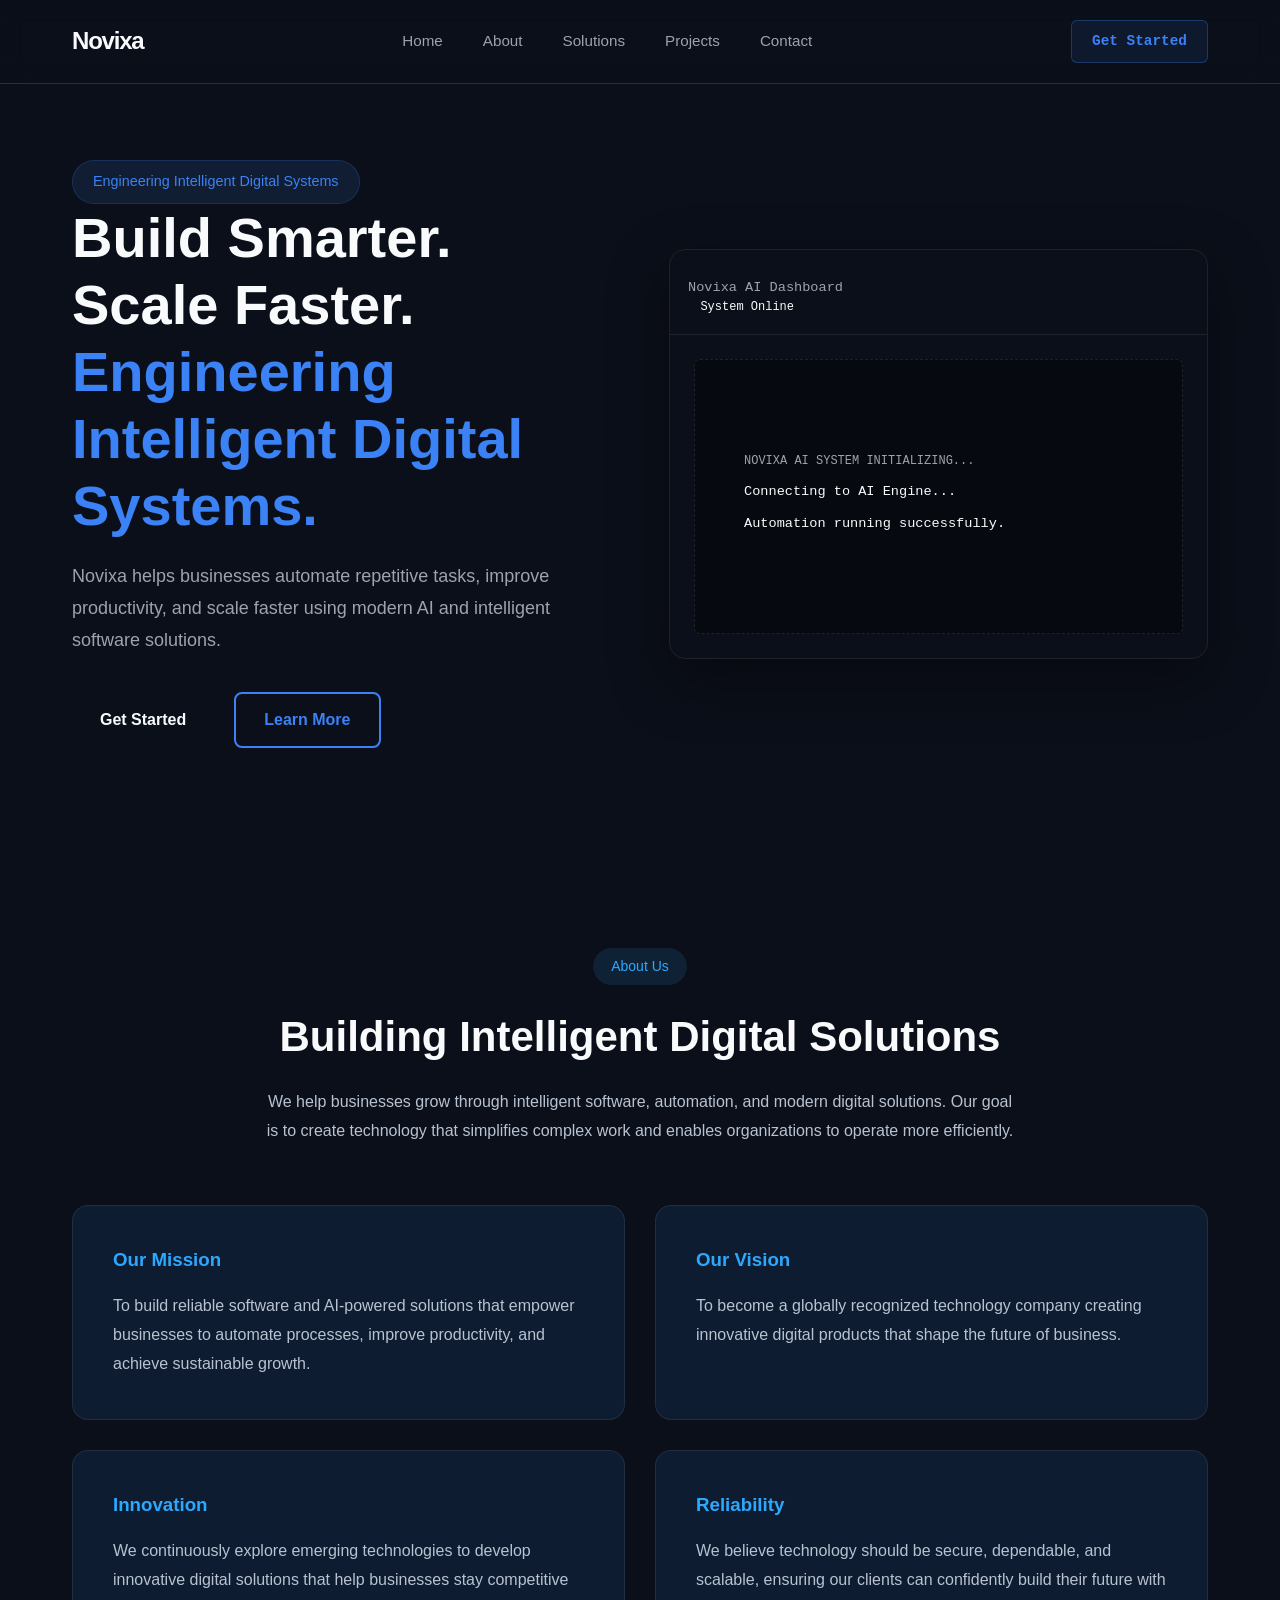
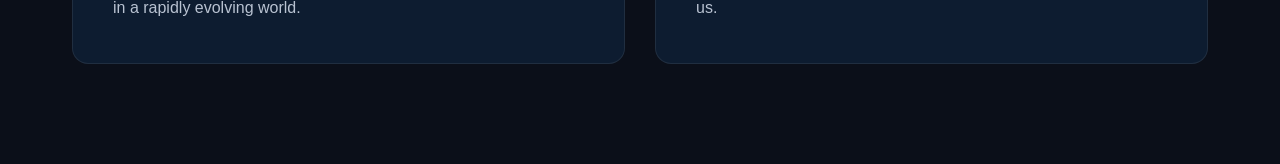
==== index.html @ 36a4cc33 "Add About section" ====
<!DOCTYPE html>
<html lang="en">

<head>
    <!-- Character Encoding -->
    <meta charset="UTF-8">

    <!-- Responsive Website -->
    <meta name="viewport" content="width=device-width, initial-scale=1.0">

    <!-- Website Title -->
    <title>Novixa | Engineering Intelligent Digital Systems</title>

    <!-- Main CSS -->
    <link rel="stylesheet" href="css/style.css">
</head>

<body>

    <!-- =========================
         HEADER
    ========================== -->

    <header class="navbar">

    <div class="container">

        <a href="index.html" class="logo">
        Novixa
        </a>


        <nav class="main-nav" aria-label="Main navigation">

            <ul class="nav-links">

                <li><a href="#">Home</a></li>
                <li><a href="#about">About</a></li>
                <li><a href="#solutions">Solutions</a></li>
                <li><a href="#projects">Projects</a></li>
                <li><a href="#contact">Contact</a></li>

            </ul>

        </nav>


        <a href="#" class="nav-button">
            Get Started
        </a>

    </div>

    </header>
    <!-- =========================
        MAIN HERO SECTION
    ========================== -->
    <main>
        <section class="hero-section">
            <div class="container hero-grid">
                
                <!-- Enterprise Value Proposition -->
                <div class="hero-content">
                    <div class="badge">Engineering Intelligent Digital Systems</div>
                    <h1 class="hero-title">
                    Build Smarter.
                    <br>Scale Faster.
                    <br>
                    <span class="highlight">Engineering Intelligent Digital Systems. </span>
                    </h1>
                    <p class="hero-subtitle">
                    Novixa helps businesses automate repetitive tasks, improve productivity, and scale faster using modern AI and intelligent software solutions.</p>
                    <div class="hero-actions">
                        <a href="#solutions" class="btn btn-primary">Get Started</a>
                        <a href="#about" class="btn btn-secondary">Learn More</a>
                    </div>
                </div>

                <!-- Proprietary Core Engine Asset Demo -->
                <div class="hero-demo-card">
                    <div class="card-header">
                        <div class="window-dots">
                            <span class="dot red"></span>
                            <span class="dot yellow"></span>
                            <span class="dot green"></span>
                        </div>
                        <div class="window-title">Novixa AI Dashboard</div>
                        <div class="status-indicator">
                            <span class="pulse-dot"></span> System Online
                        </div>
                    </div>
                    <div class="card-body">
                        <!-- High-converting production loop video/GIF container -->
                        <div class="video-container">
                            <div class="video-placeholder">
                                <div class="terminal-header">NOVIXA AI SYSTEM INITIALIZING...</div>
                                <code class="terminal-text">Connecting to AI Engine...</code>
                                <code class="terminal-text success">Automation running successfully.</code>
                            </div>
                        </div>
                    </div>
                </div>

            </div>
        </section>
        <!-- =========================
          ABOUT SECTION
         ========================= -->

<section class="about-section" id="about">

    <div class="container">

        <div class="section-heading">

            <span class="section-tag">
                About Us
            </span>

            <h2 class="section-title">
                Building Intelligent Digital Solutions
            </h2>

            <p class="section-description">
                We help businesses grow through intelligent software, automation,
                and modern digital solutions. Our goal is to create technology that
                simplifies complex work and enables organizations to operate more
                efficiently.
            </p>

        </div>

        <div class="about-grid">

            <article class="about-card">

                <h3>Our Mission</h3>

                <p>
                    To build reliable software and AI-powered solutions that
                    empower businesses to automate processes, improve productivity,
                    and achieve sustainable growth.
                </p>

            </article>

            <article class="about-card">

                <h3>Our Vision</h3>

                <p>
                    To become a globally recognized technology company creating
                    innovative digital products that shape the future of business.
                </p>

            </article>
            <article class="about-card">

    <h3>Innovation</h3>

    <p>
        We continuously explore emerging technologies to develop innovative
        digital solutions that help businesses stay competitive in a rapidly
        evolving world.
    </p>

</article>

<article class="about-card">

    <h3>Reliability</h3>

    <p>
        We believe technology should be secure, dependable, and scalable,
        ensuring our clients can confidently build their future with us.
    </p>

</article>

        </div>

    </div>

    </section>
    </main>
</body>


</html>
---- css/style.css ----
@import url('variables.css');

/* --- Reset & Global Defaults --- */
* {
    margin: 0;
    padding: 0;
    box-sizing: border-box;
}

body {
    background-color: var(--bg-dark);
    color: var(--text-main);
    font-family: var(--font-sans);
    line-height: 1.5;
    overflow-x: hidden;
}

a {
    text-decoration: none;
    color: inherit;
    transition: all 0.2s ease-in-out;
}

/* --- Shared Structure Container --- */
.container {
    max-width: 1200px;
    margin: 0 auto;
    padding: 0 2rem;
    width: 100%;
}

/* ==========================================
   NAVIGATION BAR STYLES
   ========================================== */
.navbar {
    position: fixed;
    top: 0;
    left: 0;
    width: 100%;
    z-index: 1000;
    background-color: rgba(11, 15, 25, 0.8);
    backdrop-filter: blur(12px);
    border-bottom: 1px solid var(--border-color);
}

/* Flex layout targeting your child container */
.navbar .container {
    padding: 1.25rem 2rem;
    display: flex;
    justify-content: space-between;
    align-items: center;
}

.logo {
    font-size: 1.5rem;
    font-weight: 700;
    letter-spacing: -0.05em;
    color: var(--text-main);
}

.main-nav {
    display: flex;
}

.nav-links {
    display: flex;
    list-style: none;
    gap: 2.5rem;
    align-items: center;
}

.nav-links a {
    font-size: 0.95rem;
    font-weight: 500;
    color: var(--text-muted);
}

.nav-links a:hover {
    color: var(--text-main);
}

.nav-button {
    background-color: rgba(59, 130, 246, 0.1);
    color: var(--accent-primary);
    border: 1px solid rgba(59, 130, 246, 0.3);
    padding: 0.6rem 1.25rem;
    border-radius: 6px;
    font-weight: 600;
    font-size: 0.9rem;
    font-family: var(--font-mono);
}

.nav-button:hover {
    background-color: var(--accent-primary);
    color: #ffffff;
    box-shadow: 0 0 20px var(--accent-glow);
}

/* ==========================================
   HERO LAYER SECTION STYLES
   ========================================== */
/* ==========================
   HERO SECTION
========================== */

.hero-section{
    padding:160px 0 100px;
}

.hero-grid{

    display:flex;

    align-items:center;

    justify-content:space-between;

    gap:60px;

}

/* ==========================
   HERO CONTENT
========================== */

.hero-content{

    flex:1;

}

.badge{

    display:inline-flex;
    align-items:center;

    background:rgba(59,130,246,.12);

    color:var(--accent-primary);

    border:1px solid rgba(59,130,246,.2);

    padding:10px 20px;

    border-radius:999px;

    font-size:.9rem;

    font-weight:500;

}
.hero-title{

    font-size:56px;

    line-height:1.2;

    margin-bottom:20px;

}

.hero-title span{

    color:var(--accent-primary);

}

.hero-subtitle{

    color:var(--text-muted);

    font-size:18px;

    line-height:1.8;

    margin-bottom:35px;

}
/* ==========================
   HERO BUTTONS
========================== */

.hero-actions{

    display:flex;

    gap:20px;

}

/* ========================================
   BUTTON COMPONENT
======================================== */

.btn{

    display:inline-flex;
    align-items:center;
    justify-content:center;

    padding:14px 28px;

    border:none;

    border-radius:var(--radius-sm);

    font-family:var(--font-sans);

    font-size:1rem;

    font-weight:600;

    cursor:pointer;

    transition:all .3s ease;

}

.btn-primary:hover{

    background:var(--accent-hover);

    transform:translateY(-2px);

    box-shadow:0 10px 25px rgba(59,130,246,.35);

}

.btn-primary:hover{

    background:var(--accent-primary-dark);

    box-shadow:
    0 0 25px rgba(45,168,255,0.5);

}

.btn-secondary{

    border:2px solid var(--accent-primary);

    color:var(--accent-primary);

}

.btn-secondary:hover{

    background:var(--accent-primary);

    color:var(--text-main);

}

/* ==========================
   HERO CARD
========================== */

.hero-demo-card{

    flex:1;

    background:var(--card-bg);

    border:1px solid rgba(255,255,255,0.08);

    border-radius:var(--radius-lg);

    overflow:hidden;

    box-shadow:
    0 20px 60px rgba(0,0,0,0.4);


}


.card-header{

    padding:18px;

    border-bottom:1px solid rgba(255,255,255,0.08);

}



.video-placeholder{

    background:var(--card-bg);

    border-radius:10px;

    padding:25px;

}

.terminal-text{

    display:block;

    margin-top:12px;

    color:var(--terminal-text);

}

.success{

    color:var(--success-color);

}





.window-dots {
    display: flex;
    gap: 0.4rem;
}

.dot {
    width: 10px;
    height: 10px;
    border-radius: 50%;
}
.dot.red { background: var(--red); }
.dot.yellow { background: var(--yellow); }
.dot.green { background: var(--green); }

.window-title {
    font-family: var(--font-mono);
    font-size: 0.85rem;
    color: var(--text-muted);
}

.status-indicator {
    font-family: var(--font-mono);
    font-size: 0.75rem;
    color: var(--success-color);
    display: flex;
    align-items: center;
    gap: 0.4rem;
}

.pulse-dot {
    width: 6px;
    height: 6px;
    background-color: var(--success-color);
    border-radius: 50%;
    box-shadow: 0 0 8px var(--success-color);
    animation: pulse 2s infinite;
}

@keyframes pulse {
    0% { transform: scale(0.95); box-shadow: 0 0 0 0 rgba(16, 185, 129, 0.7); }
    70% { transform: scale(1); box-shadow: 0 0 0 6px rgba(16, 185, 129, 0); }
    100% { transform: scale(0.95); box-shadow: 0 0 0 0 rgba(16, 185, 129, 0); }
}

.card-body {
    padding: 1.5rem;
}

.video-container {
    width: 100%;
    aspect-ratio: 16 / 9;
    background: rgba(0, 0, 0, 0.4);
    border-radius: 6px;
    border: 1px dashed rgba(255, 255, 255, 0.1);
    display: flex;
    flex-direction: column;
    justify-content: center;
    padding: 1.5rem;
}

.terminal-header {
    font-family: var(--font-mono);
    font-size: 0.75rem;
    color: var(--text-muted);
    margin-bottom: 0.75rem;
}

.terminal-text {
    display: block;
    font-family: var(--font-mono);
    font-size: 0.85rem;
    margin-bottom: 0.4rem;
}

.terminal-text.success {
    color: var(--success-color);
}

/* --- Responsive Layout Stack --- */
@media (max-width: 968px) {
    .hero-grid {
        grid-template-columns: 1fr;
        gap: 3rem;
        text-align: center;
    }
    .hero-subtitle {
        margin: 0 auto 2.5rem auto;
    }
    .hero-actions {
        justify-content: center;
    }
}
/* ==========================================
   ABOUT SECTION
========================================== */

.about-section {

    padding: 100px 0;

}

.section-heading {

    text-align: center;

    max-width:760px;

    margin: 0 auto 60px;

}

.section-tag {

    display: inline-block;

    padding: 8px 18px;

    background: rgba(45,168,255,.12);

    color: #2da8ff;

    border-radius: 30px;

    font-size: 14px;

    margin-bottom: 20px;

}

.section-title {

    font-size: 42px;

    margin-bottom: 20px;

}

.section-description {

    color: #b8c2d1;

    line-height: 1.8;

}
.about-grid {

    display: grid;

    grid-template-columns: repeat(2,1fr);

    gap: 30px;

}
.about-card {

    background: #0d1c30;

    border: 1px solid rgba(255,255,255,.08);

    border-radius: 16px;

    padding: 40px;

    transition:
    transform .3s ease,
    border-color .3s ease,
    box-shadow .3s ease;

}

.about-card:hover{

    transform:translateY(-8px);

    border-color:#2da8ff;

    box-shadow:0 15px 35px rgba(45,168,255,.15);

}

.about-card h3 {

    margin-bottom: 18px;

    color: #2da8ff;

}

.about-card p {

    color: #b8c2d1;

    line-height: 1.8;

}
/* ==========================================
   ABOUT SECTION RESPONSIVE
========================================== */

@media (max-width: 768px) {

    .about-grid{

        grid-template-columns:1fr;

    }

}
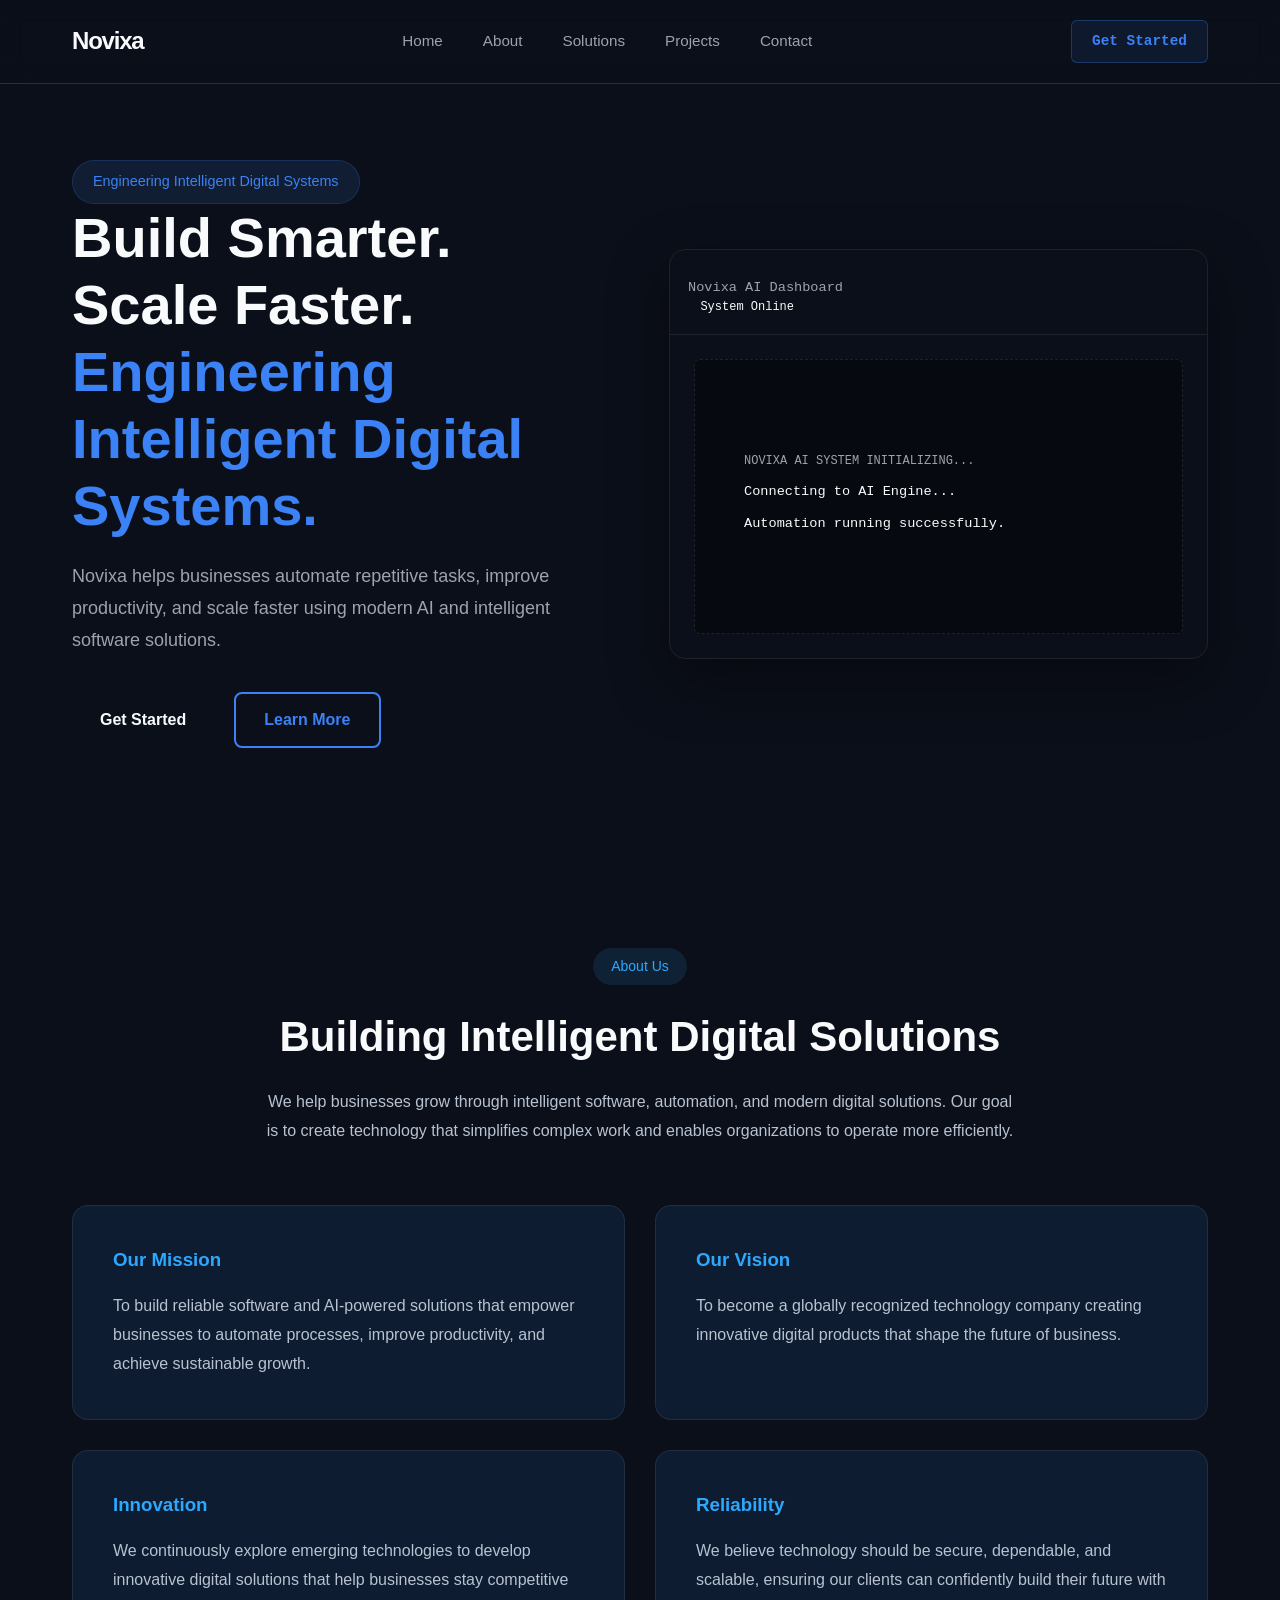
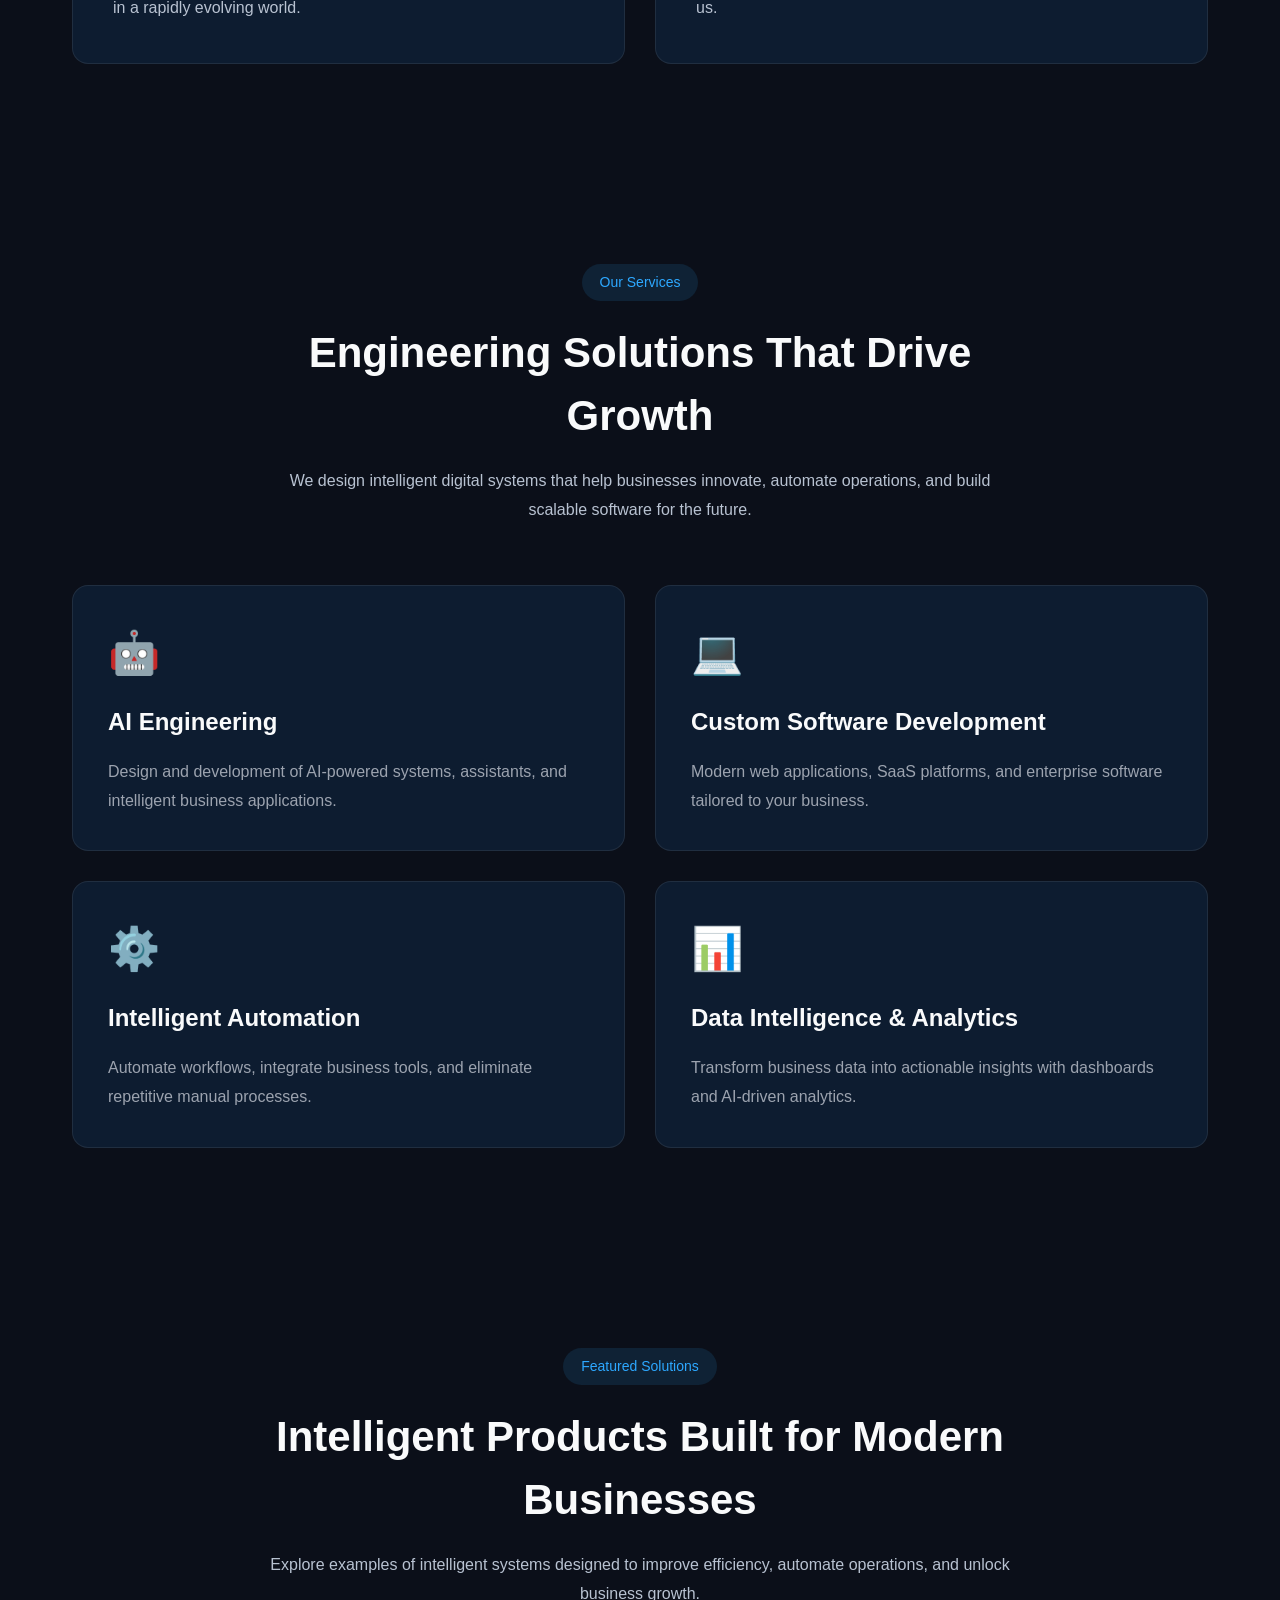
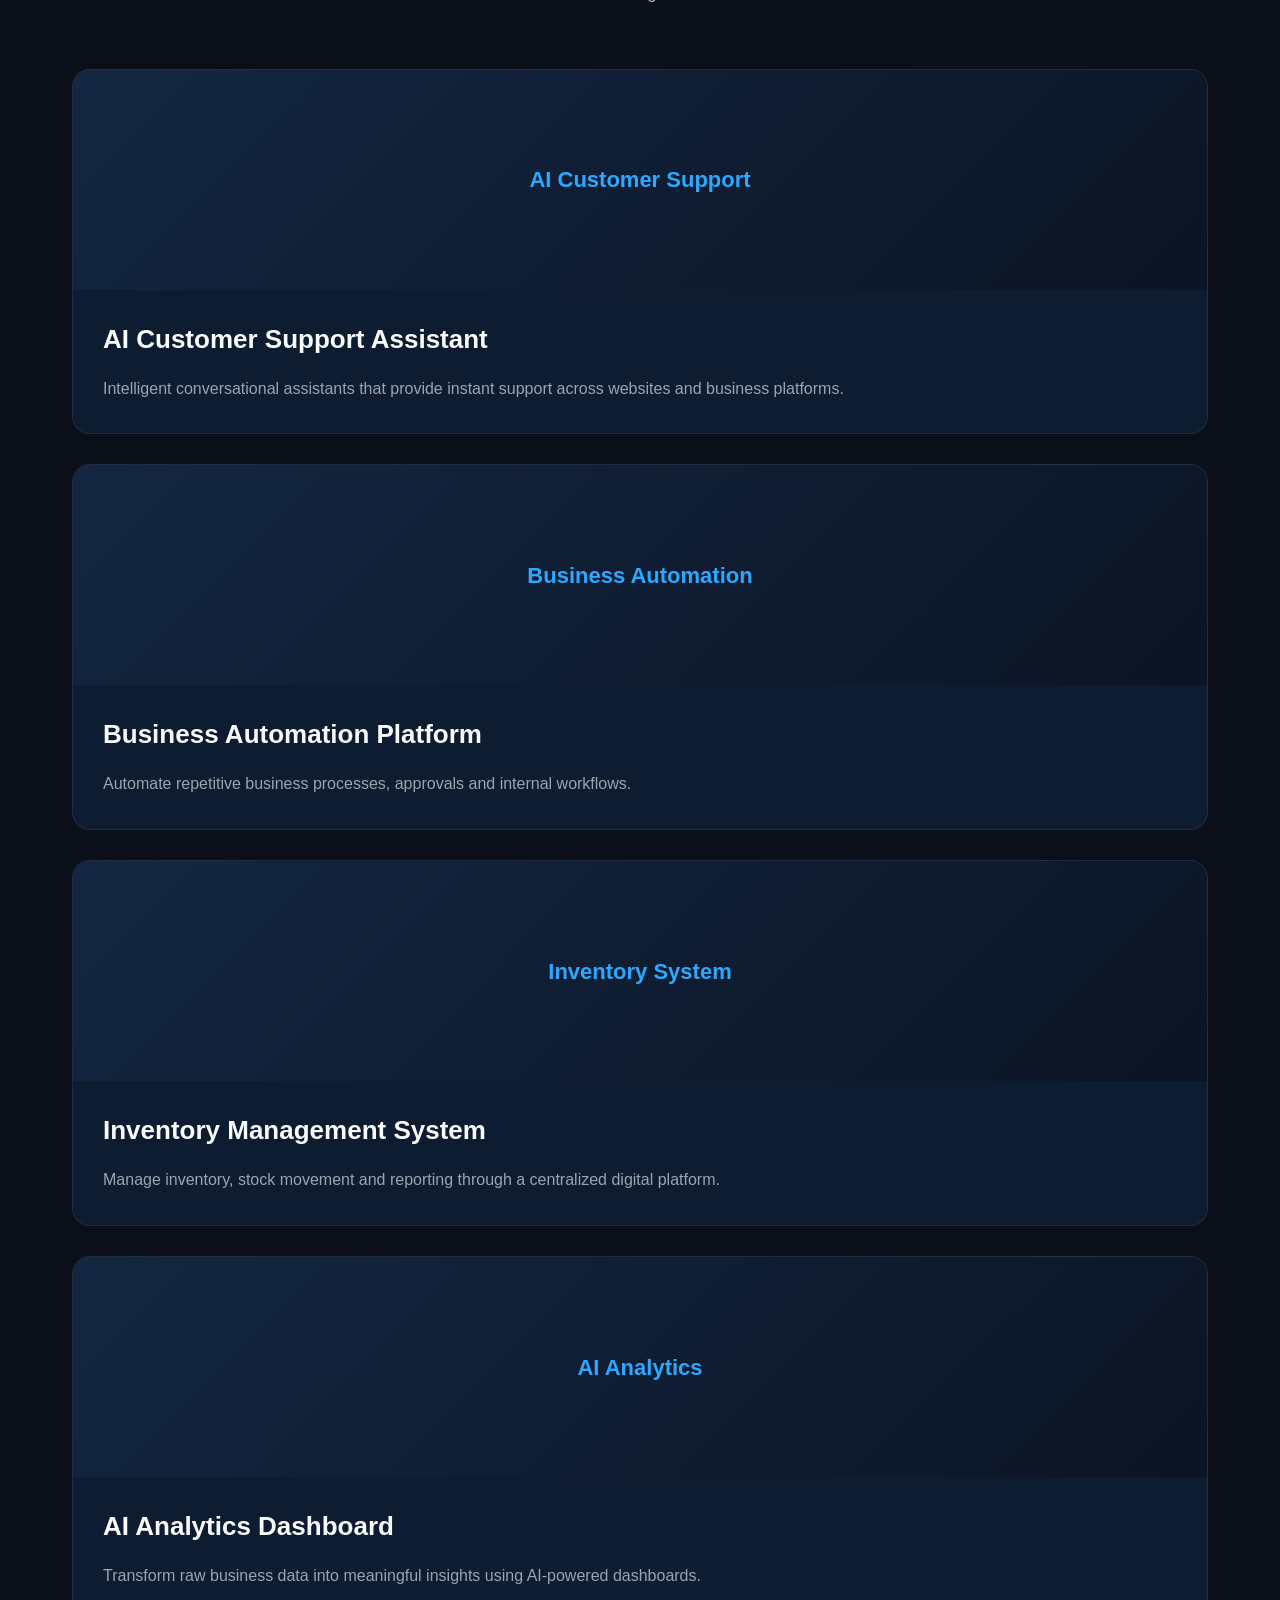
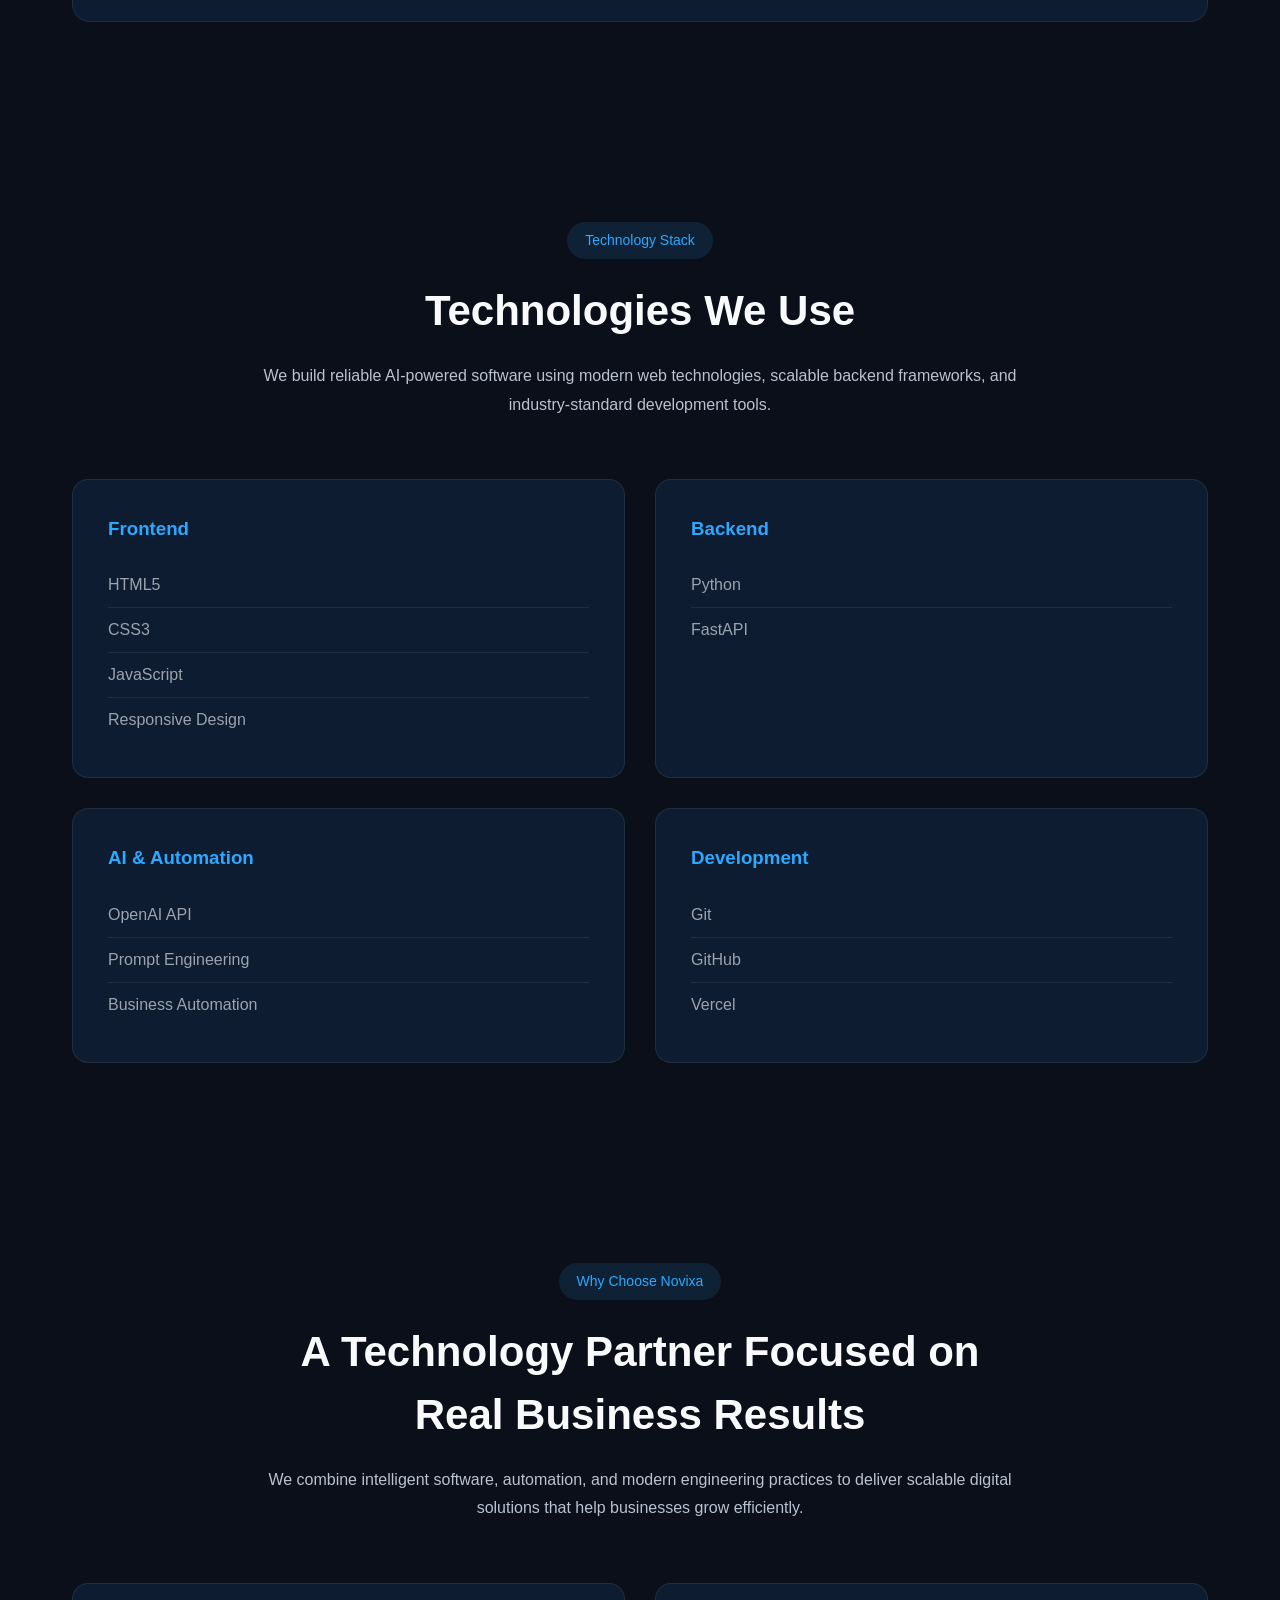
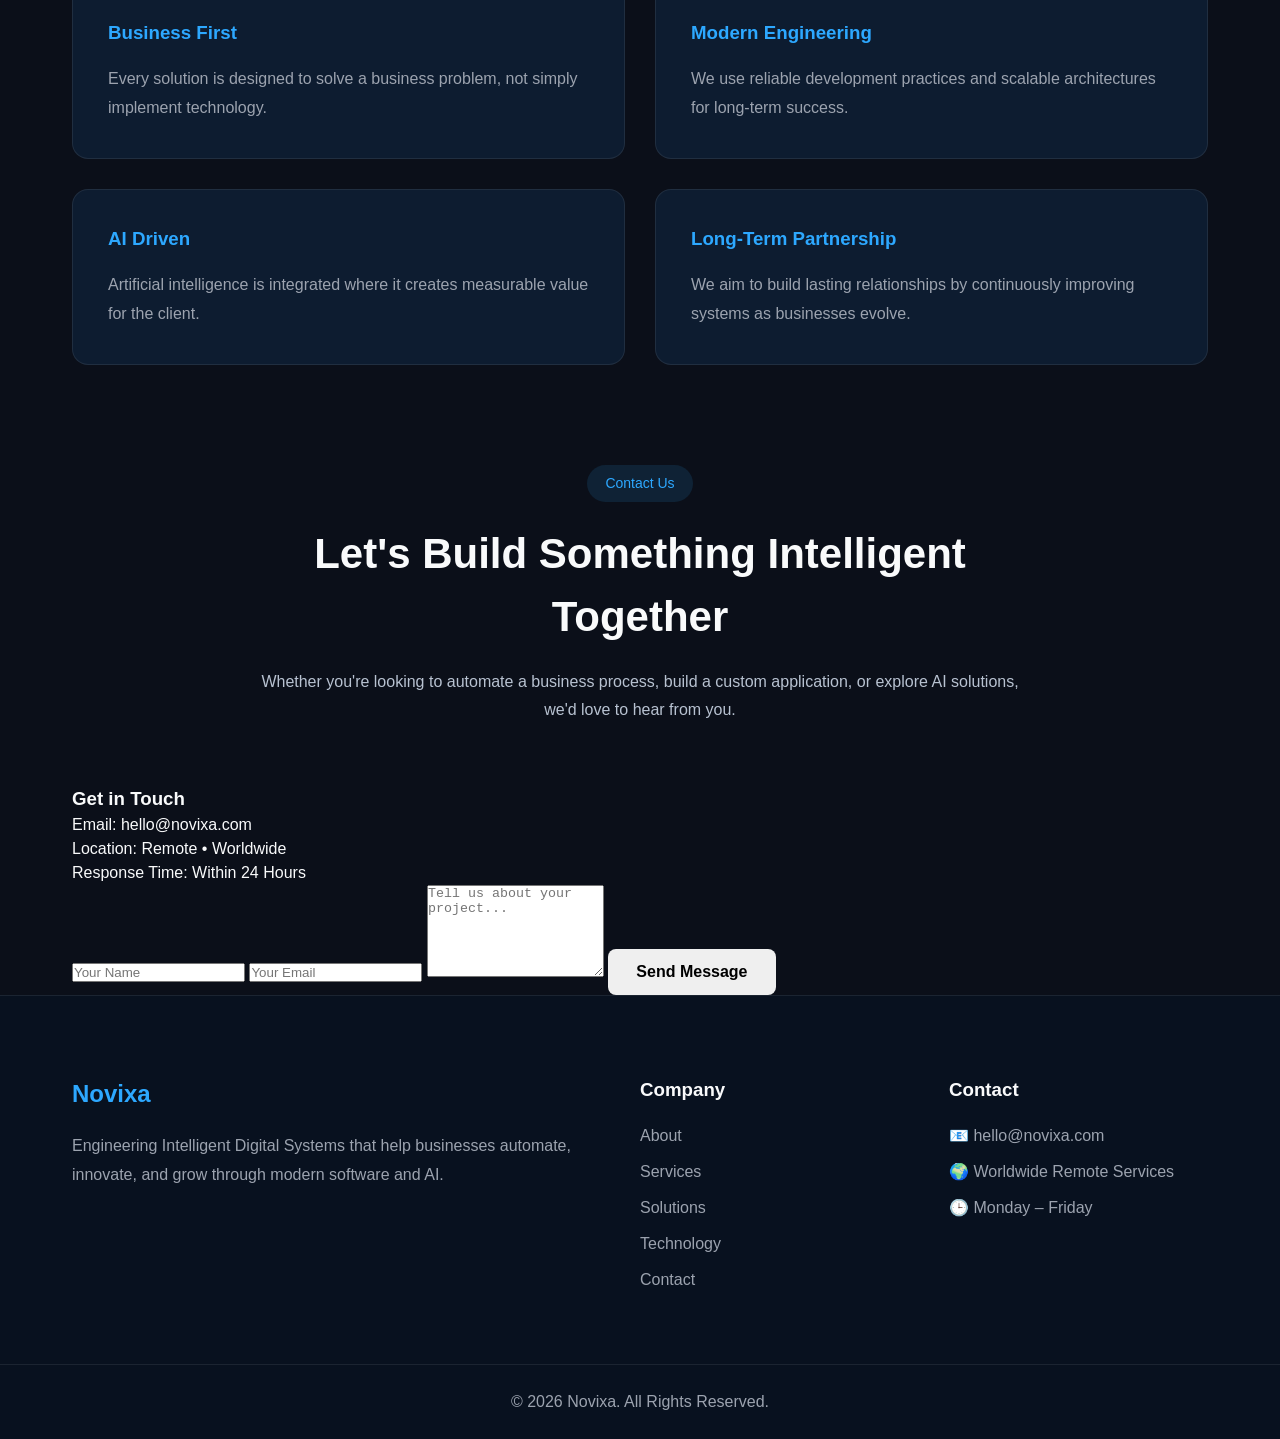
==== commit 5109fa90: "Complete professional homepage layout" ====
--- a/index.html
+++ b/index.html
@@ -34,7 +34,7 @@
 
             <ul class="nav-links">
 
-                <li><a href="#">Home</a></li>
+                <li><a href="#home">Home</a></li>
                 <li><a href="#about">About</a></li>
                 <li><a href="#solutions">Solutions</a></li>
                 <li><a href="#projects">Projects</a></li>
@@ -56,7 +56,7 @@
         MAIN HERO SECTION
     ========================== -->
     <main>
-        <section class="hero-section">
+        <section class="hero-section" id="home">
             <div class="container hero-grid">
                 
                 <!-- Enterprise Value Proposition -->
@@ -182,7 +182,501 @@
     </div>
 
     </section>
+    <!-- =========================
+     SERVICES SECTION
+========================= -->
+
+<section class="services-section" id="services">
+
+    <div class="container">
+
+        <div class="section-heading">
+
+            <span class="section-tag">
+                Our Services
+            </span>
+
+            <h2 class="section-title">
+                Engineering Solutions That Drive Growth
+            </h2>
+
+            <p class="section-description">
+                We design intelligent digital systems that help businesses innovate,
+                automate operations, and build scalable software for the future.
+            </p>
+
+        </div>
+
+        <div class="services-grid">
+
+            <article class="service-card">
+
+                <div class="service-icon">🤖</div>
+
+                <h3>AI Engineering</h3>
+
+                <p>
+                    Design and development of AI-powered systems, assistants,
+                    and intelligent business applications.
+                </p>
+
+            </article>
+
+            <article class="service-card">
+
+                <div class="service-icon">💻</div>
+
+                <h3>Custom Software Development</h3>
+
+                <p>
+                    Modern web applications, SaaS platforms,
+                    and enterprise software tailored to your business.
+                </p>
+
+            </article>
+
+            <article class="service-card">
+
+                <div class="service-icon">⚙️</div>
+
+                <h3>Intelligent Automation</h3>
+
+                <p>
+                    Automate workflows, integrate business tools,
+                    and eliminate repetitive manual processes.
+                </p>
+
+            </article>
+
+            <article class="service-card">
+
+                <div class="service-icon">📊</div>
+
+                <h3>Data Intelligence & Analytics</h3>
+
+                <p>
+                    Transform business data into actionable insights
+                    with dashboards and AI-driven analytics.
+                </p>
+
+            </article>
+
+        </div>
+
+    </div>
+
+</section>
+<!-- =========================
+     FEATURED SOLUTIONS
+========================= -->
+
+<section class="solutions-section" id="projects">
+
+    <div class="container">
+
+        <div class="section-heading">
+
+            <span class="section-tag">
+                Featured Solutions
+            </span>
+
+            <h2 class="section-title">
+                Intelligent Products Built for Modern Businesses
+            </h2>
+
+            <p class="section-description">
+                Explore examples of intelligent systems designed to improve
+                efficiency, automate operations, and unlock business growth.
+            </p>
+
+        </div>
+
+        <div class="solutions-grid">
+
+            <article class="solution-card">
+
+                <div class="solution-image">
+                    AI Customer Support
+                </div>
+
+                <div class="solution-content">
+
+                    <h3>AI Customer Support Assistant</h3>
+
+                    <p>
+                        Intelligent conversational assistants that provide
+                        instant support across websites and business platforms.
+                    </p>
+
+                </div>
+
+            </article>
+
+            <article class="solution-card">
+
+                <div class="solution-image">
+                    Business Automation
+                </div>
+
+                <div class="solution-content">
+
+                    <h3>Business Automation Platform</h3>
+
+                    <p>
+                        Automate repetitive business processes,
+                        approvals and internal workflows.
+                    </p>
+
+                </div>
+
+            </article>
+
+            <article class="solution-card">
+
+                <div class="solution-image">
+                    Inventory System
+                </div>
+
+                <div class="solution-content">
+
+                    <h3>Inventory Management System</h3>
+
+                    <p>
+                        Manage inventory, stock movement and reporting
+                        through a centralized digital platform.
+                    </p>
+
+                </div>
+
+            </article>
+
+            <article class="solution-card">
+
+                <div class="solution-image">
+                    AI Analytics
+                </div>
+
+                <div class="solution-content">
+
+                    <h3>AI Analytics Dashboard</h3>
+
+                    <p>
+                        Transform raw business data into meaningful
+                        insights using AI-powered dashboards.
+                    </p>
+
+                </div>
+
+            </article>
+
+        </div>
+
+    </div>
+
+</section>
+<!-- =========================
+     TECHNOLOGY STACK
+========================= -->
+
+<section class="tech-section" id="technology">
+
+    <div class="container">
+
+        <div class="section-heading">
+
+            <span class="section-tag">
+                Technology Stack
+            </span>
+
+            <h2 class="section-title">
+                Technologies We Use
+            </h2>
+
+            <p class="section-description">
+                We build reliable AI-powered software using modern web technologies,
+                scalable backend frameworks, and industry-standard development tools.
+            </p>
+
+        </div>
+
+        <div class="tech-grid">
+
+            <div class="tech-card">
+
+                <h3>Frontend</h3>
+
+                <ul>
+
+                    <li>HTML5</li>
+                    <li>CSS3</li>
+                    <li>JavaScript</li>
+                    <li>Responsive Design</li>
+
+                </ul>
+
+            </div>
+
+            <div class="tech-card">
+
+                <h3>Backend</h3>
+
+                <ul>
+
+                    <li>Python</li>
+                    <li>FastAPI</li>
+
+                </ul>
+
+            </div>
+
+            <div class="tech-card">
+
+                <h3>AI & Automation</h3>
+
+                <ul>
+
+                    <li>OpenAI API</li>
+                    <li>Prompt Engineering</li>
+                    <li>Business Automation</li>
+
+                </ul>
+
+            </div>
+
+            <div class="tech-card">
+
+                <h3>Development</h3>
+
+                <ul>
+
+                    <li>Git</li>
+                    <li>GitHub</li>
+                    <li>Vercel</li>
+
+                </ul>
+
+            </div>
+
+        </div>
+
+    </div>
+
+</section>
+<!-- =========================
+     WHY CHOOSE NOVIXA
+========================= -->
+
+<section class="why-section">
+
+    <div class="container">
+
+        <div class="section-heading">
+
+            <span class="section-tag">
+                Why Choose Novixa
+            </span>
+
+            <h2 class="section-title">
+                A Technology Partner Focused on Real Business Results
+            </h2>
+
+            <p class="section-description">
+                We combine intelligent software, automation, and modern engineering
+                practices to deliver scalable digital solutions that help businesses
+                grow efficiently.
+            </p>
+
+        </div>
+
+        <div class="why-grid">
+
+            <div class="why-card">
+
+                <h3>Business First</h3>
+
+                <p>
+                    Every solution is designed to solve a business problem,
+                    not simply implement technology.
+                </p>
+
+            </div>
+
+            <div class="why-card">
+
+                <h3>Modern Engineering</h3>
+
+                <p>
+                    We use reliable development practices and scalable
+                    architectures for long-term success.
+                </p>
+
+            </div>
+
+            <div class="why-card">
+
+                <h3>AI Driven</h3>
+
+                <p>
+                    Artificial intelligence is integrated where it creates
+                    measurable value for the client.
+                </p>
+
+            </div>
+
+            <div class="why-card">
+
+                <h3>Long-Term Partnership</h3>
+
+                <p>
+                    We aim to build lasting relationships by continuously
+                    improving systems as businesses evolve.
+                </p>
+
+            </div>
+
+        </div>
+
+    </div>
+
+</section>
+<!-- =========================
+     CONTACT SECTION
+========================= -->
+
+<section class="contact-section" id="contact">
+
+    <div class="container">
+
+        <div class="section-heading">
+
+            <span class="section-tag">
+                Contact Us
+            </span>
+
+            <h2 class="section-title">
+                Let's Build Something Intelligent Together
+            </h2>
+
+            <p class="section-description">
+                Whether you're looking to automate a business process, build a custom application, or explore AI solutions, we'd love to hear from you.
+            </p>
+
+        </div>
+
+        <div class="contact-grid">
+
+            <div class="contact-info">
+
+                <h3>Get in Touch</h3>
+
+                <p>Email: hello@novixa.com</p>
+
+                <p>Location: Remote • Worldwide</p>
+
+                <p>Response Time: Within 24 Hours</p>
+
+            </div>
+
+            <form class="contact-form">
+
+                <input
+                    type="text"
+                    placeholder="Your Name"
+                    required
+                >
+
+                <input
+                    type="email"
+                    placeholder="Your Email"
+                    required
+                >
+
+                <textarea
+                    rows="6"
+                    placeholder="Tell us about your project..."
+                    required
+                ></textarea>
+
+                <button
+                    type="submit"
+                    class="btn btn-primary"
+                >
+                    Send Message
+                </button>
+
+            </form>
+
+        </div>
+
+    </div>
+
+</section>
+
     </main>
+    <!-- =========================
+     FOOTER
+========================= -->
+
+<footer class="footer">
+
+    <div class="container footer-grid">
+
+        <div class="footer-brand">
+
+            <h2>Novixa</h2>
+
+            <p>
+                Engineering Intelligent Digital Systems that help businesses
+                automate, innovate, and grow through modern software and AI.
+            </p>
+
+        </div>
+
+        <div class="footer-links">
+
+            <h3>Company</h3>
+
+            <ul>
+
+                <li><a href="#about">About</a></li>
+
+                <li><a href="#services">Services</a></li>
+
+                <li><a href="#projects">Solutions</a></li>
+
+                <li><a href="#technology">Technology</a></li>
+
+                <li><a href="#contact">Contact</a></li>
+
+            </ul>
+
+        </div>
+
+        <div class="footer-contact">
+
+            <h3>Contact</h3>
+
+            <p>📧 hello@novixa.com</p>
+
+            <p>🌍 Worldwide Remote Services</p>
+
+            <p>🕒 Monday – Friday</p>
+
+        </div>
+
+    </div>
+
+    <div class="footer-bottom">
+
+        <p>
+
+            © 2026 Novixa. All Rights Reserved.
+
+        </p>
+
+    </div>
+
+</footer>
 </body>
 
 
--- a/css/style.css
+++ b/css/style.css
@@ -1,4 +1,10 @@
 @import url('variables.css');
+
+html{
+
+    scroll-behavior:smooth;
+
+}
 
 /* --- Reset & Global Defaults --- */
 * {
@@ -511,10 +517,415 @@
 
 }
 /* ==========================================
-   ABOUT SECTION RESPONSIVE
+   SERVICES SECTION
 ========================================== */
 
-@media (max-width: 768px) {
+.services-section{
+    padding:100px 0;
+}
+.services-grid{
+
+    display:grid;
+
+    grid-template-columns:repeat(2,1fr);
+
+    gap:30px;
+
+    margin-top:60px;
+
+}
+.service-card{
+
+    background:#0d1c30;
+
+    border:1px solid rgba(255,255,255,0.08);
+
+    border-radius:16px;
+
+    padding:35px;
+
+    transition:0.3s ease;
+
+}
+.service-card:hover{
+
+    transform:translateY(-10px);
+
+    border-color:#2da8ff;
+
+    box-shadow:0 15px 35px rgba(45,168,255,.15);
+
+}
+.service-icon{
+
+    font-size:42px;
+
+    margin-bottom:20px;
+
+}
+
+.service-card h3{
+
+    font-size:24px;
+
+    margin-bottom:18px;
+
+    color:var(--text-main);
+
+}
+.service-card p{
+
+    color:var(--text-muted);
+
+    line-height:1.8;
+
+}
+
+/* ==========================================
+   FEATURED SOLUTIONS
+========================================== */
+
+.solutions-section{
+
+    padding:100px 0;
+
+}
+.solutions-grid{
+
+    display:grid;
+
+    grid-template-columns:repeat(2,1fr);
+
+    gap:30px;
+
+    margin-top:60px;
+
+}
+.solution-card{
+
+    background:#0d1c30;
+
+    border:1px solid rgba(255,255,255,.08);
+
+    border-radius:18px;
+
+    overflow:hidden;
+
+    transition:
+        transform .3s ease,
+        box-shadow .3s ease,
+        border-color .3s ease;
+
+}
+.solution-card:hover{
+
+    transform:translateY(-8px);
+
+    border-color:#2da8ff;
+
+    box-shadow:0 15px 35px rgba(45,168,255,.18);
+
+}
+.solution-image{
+
+    height:220px;
+
+    display:flex;
+
+    align-items:center;
+
+    justify-content:center;
+
+    background:linear-gradient(
+        135deg,
+        #142742,
+        #0b1424
+    );
+
+    color:#2da8ff;
+
+    font-size:22px;
+
+    font-weight:600;
+
+}
+.solution-content{
+
+    padding:30px;
+
+}
+.solution-content h3{
+
+    font-size:26px;
+
+    margin-bottom:16px;
+
+}
+.solution-content p{
+
+    color:var(--text-muted);
+
+    line-height:1.8;
+
+}
+.solutions-grid{
+
+    grid-template-columns:1fr;
+
+}
+/* ==========================================
+   TECHNOLOGY STACK
+========================================== */
+
+.tech-section{
+
+    padding:100px 0;
+
+}
+
+.tech-grid{
+
+    display:grid;
+
+    grid-template-columns:repeat(2,1fr);
+
+    gap:30px;
+
+    margin-top:60px;
+
+}
+
+.tech-card{
+
+    background:#0d1c30;
+
+    border:1px solid rgba(255,255,255,.08);
+
+    border-radius:16px;
+
+    padding:35px;
+
+    transition:.3s ease;
+
+}
+
+.tech-card:hover{
+
+    transform:translateY(-8px);
+
+    border-color:#2da8ff;
+
+    box-shadow:0 15px 35px rgba(45,168,255,.15);
+
+}
+
+.tech-card h3{
+
+    color:#2da8ff;
+
+    margin-bottom:20px;
+
+}
+
+.tech-card ul{
+
+    list-style:none;
+
+    padding:0;
+
+}
+
+.tech-card li{
+
+    padding:10px 0;
+
+    border-bottom:1px solid rgba(255,255,255,.08);
+
+    color:var(--text-muted);
+
+}
+
+.tech-card li:last-child{
+
+    border-bottom:none;
+
+}
+/* ==========================================
+   WHY CHOOSE NOVIXA
+========================================== */
+
+.why-section{
+
+    padding:100px 0;
+
+}
+
+.why-grid{
+
+    display:grid;
+
+    grid-template-columns:repeat(2,1fr);
+
+    gap:30px;
+
+    margin-top:60px;
+
+}
+
+.why-card{
+
+    background:#0d1c30;
+
+    border:1px solid rgba(255,255,255,.08);
+
+    border-radius:16px;
+
+    padding:35px;
+
+    transition:.3s ease;
+
+}
+
+.why-card:hover{
+
+    transform:translateY(-8px);
+
+    border-color:#2da8ff;
+
+    box-shadow:0 15px 35px rgba(45,168,255,.15);
+
+}
+
+.why-card h3{
+
+    color:#2da8ff;
+
+    margin-bottom:18px;
+
+}
+
+.why-card p{
+
+    color:var(--text-muted);
+
+    line-height:1.8;
+
+}
+/* ==========================================
+   FOOTER
+========================================== */
+
+.footer{
+
+    background:#08111f;
+
+    border-top:1px solid rgba(255,255,255,.08);
+
+    padding-top:80px;
+
+}
+
+.footer-grid{
+
+    display:grid;
+
+    grid-template-columns:2fr 1fr 1fr;
+
+    gap:50px;
+
+    padding-bottom:60px;
+
+}
+
+.footer-brand h2{
+
+    color:#2da8ff;
+
+    margin-bottom:20px;
+
+}
+
+.footer-brand p{
+
+    color:var(--text-muted);
+
+    line-height:1.8;
+
+}
+
+.footer-links h3,
+.footer-contact h3{
+
+    margin-bottom:20px;
+
+    color:var(--text-main);
+
+}
+
+.footer-links ul{
+
+    list-style:none;
+
+    padding:0;
+
+}
+
+.footer-links li{
+
+    margin-bottom:12px;
+
+}
+
+.footer-links a{
+
+    color:var(--text-muted);
+
+    text-decoration:none;
+
+    transition:.3s;
+
+}
+
+.footer-links a:hover{
+
+    color:#2da8ff;
+
+}
+
+.footer-contact p{
+
+    color:var(--text-muted);
+
+    margin-bottom:12px;
+
+}
+
+.footer-bottom{
+
+    text-align:center;
+
+    padding:25px;
+
+    border-top:1px solid rgba(255,255,255,.08);
+
+    color:var(--text-muted);
+
+}
+@media (max-width:968px){
+
+    .hero-grid{
+
+        flex-direction:column;
+
+        text-align:center;
+
+    }
+
+    .hero-actions{
+
+        justify-content:center;
+
+    }
 
     .about-grid{
 
@@ -522,4 +933,33 @@
 
     }
 
-}+    .services-grid{
+
+        grid-template-columns:1fr;
+
+    }
+
+    .solutions-grid{
+
+        grid-template-columns:1fr;
+
+    }
+    .tech-grid{
+
+        grid-template-columns:1fr;
+
+    }
+    .why-grid{
+
+       grid-template-columns:1fr;
+
+    }
+    .footer-grid{
+
+    grid-template-columns:1fr;
+
+    text-align:center;
+
+    }
+
+}
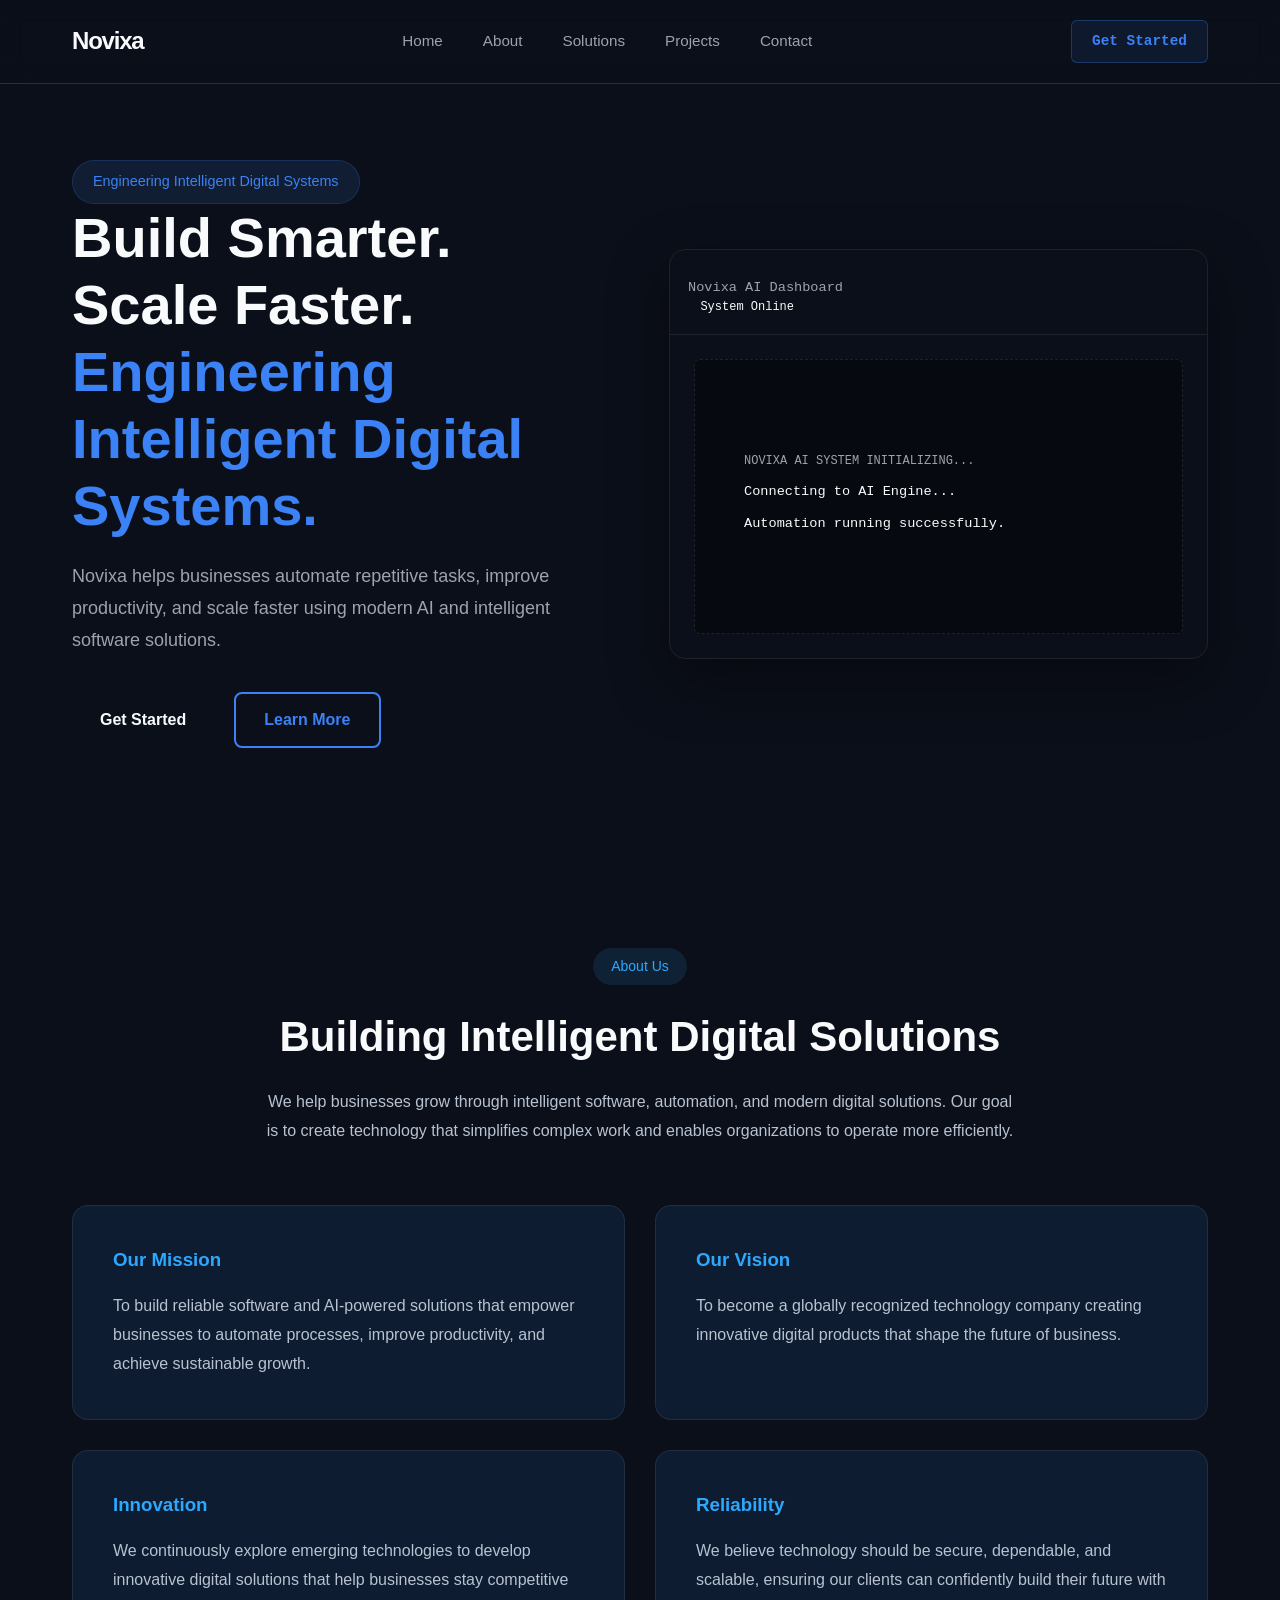
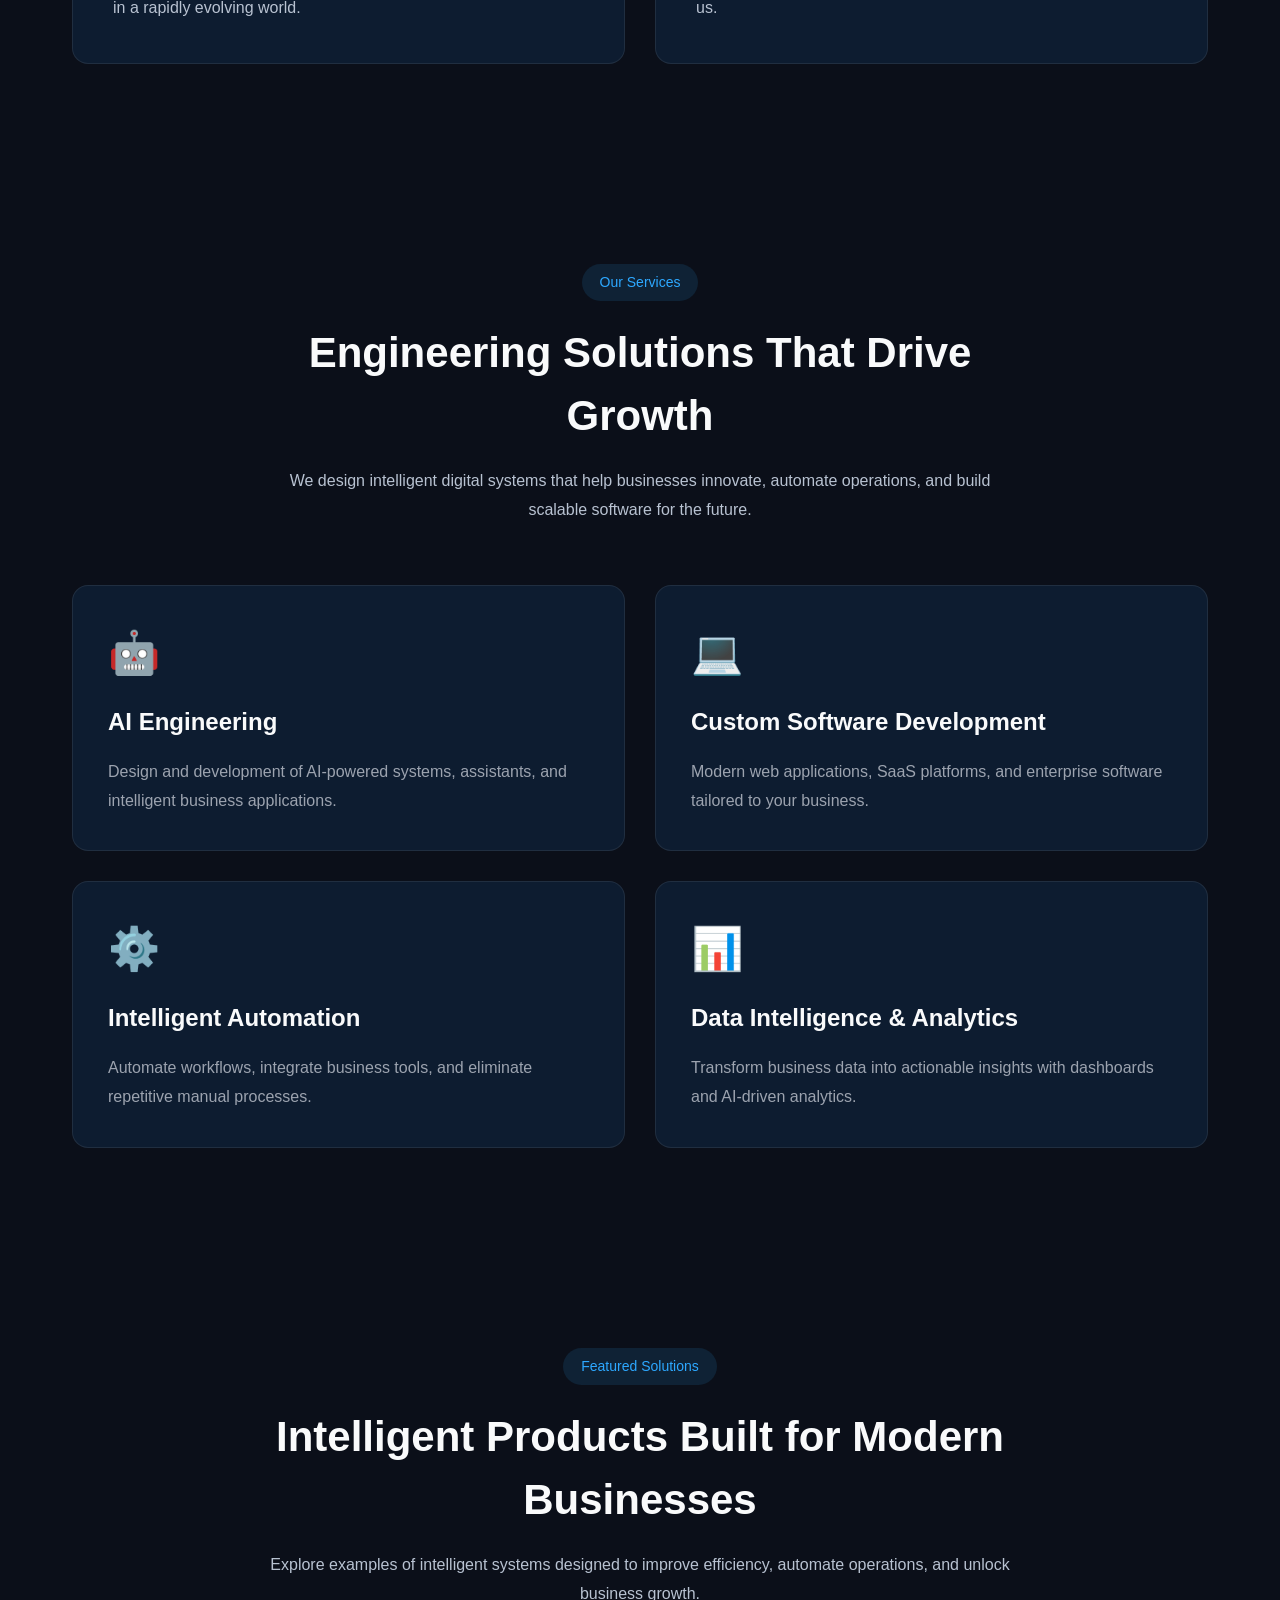
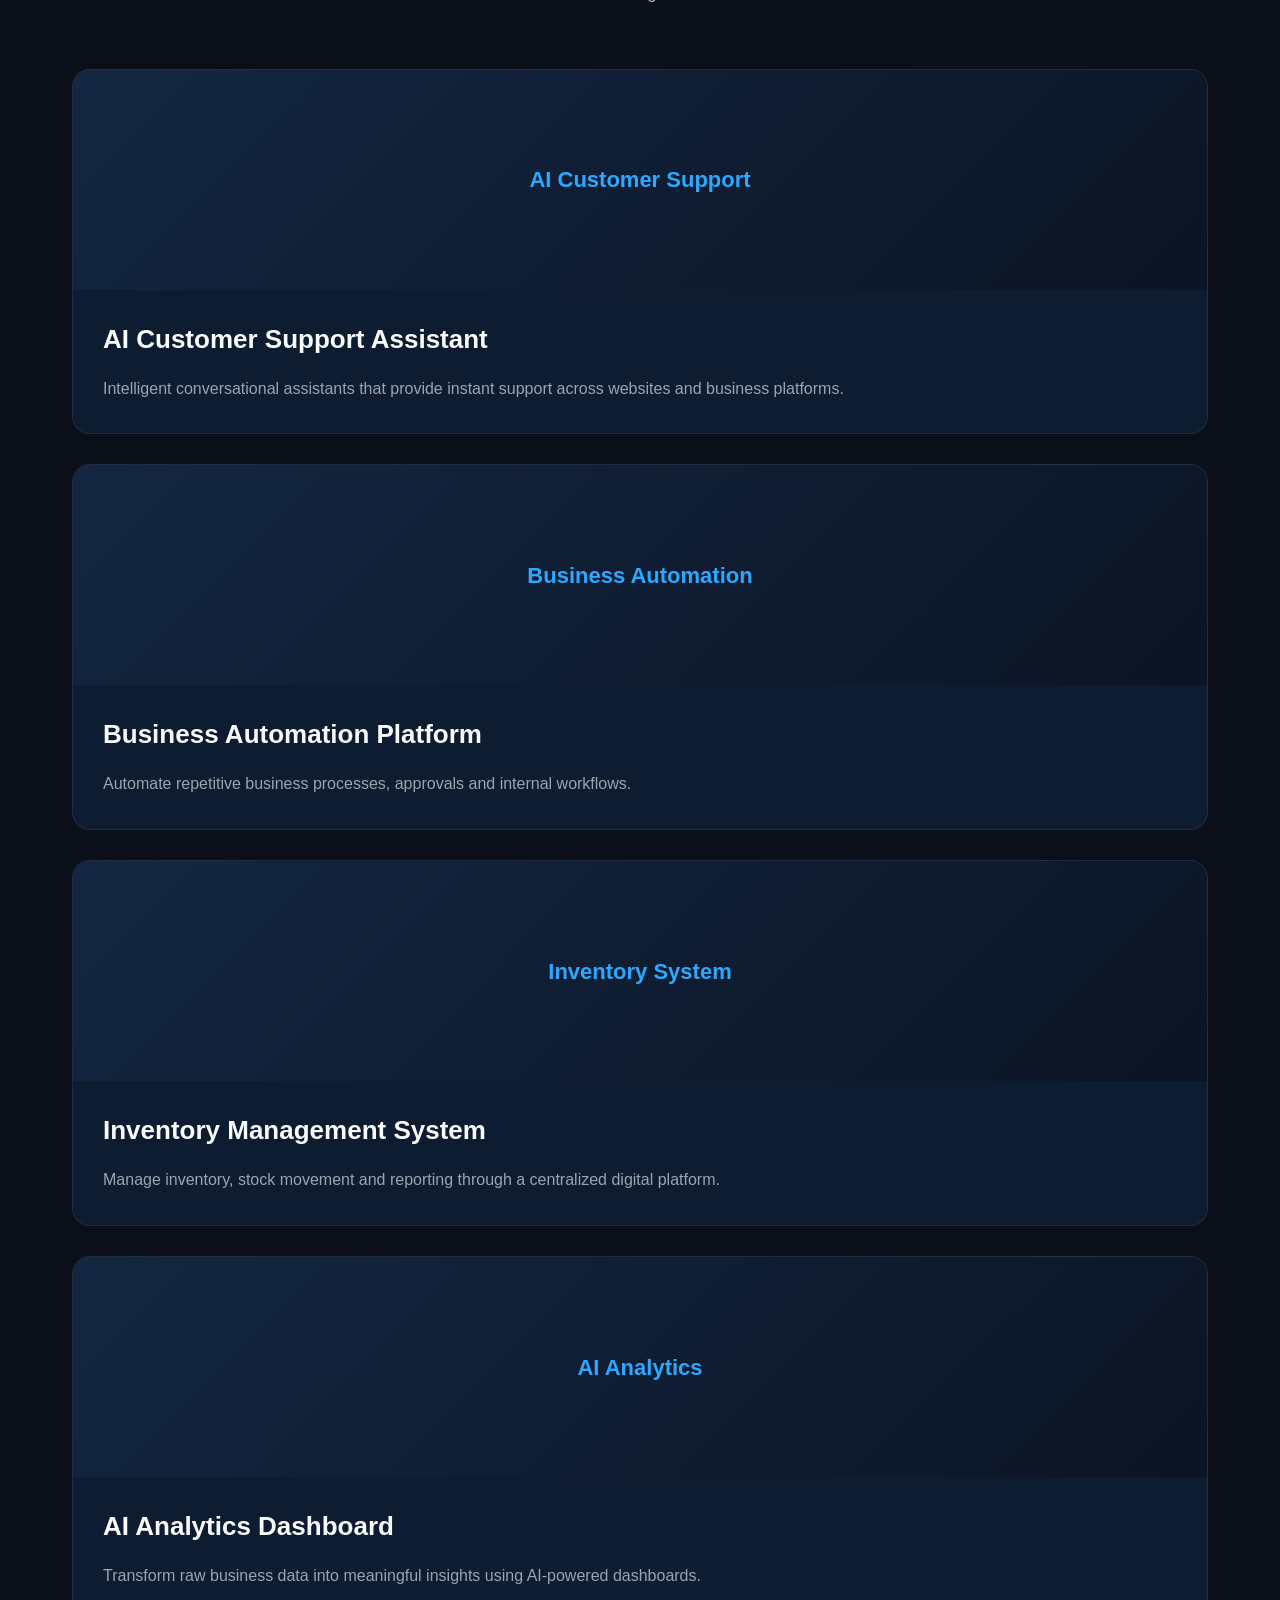
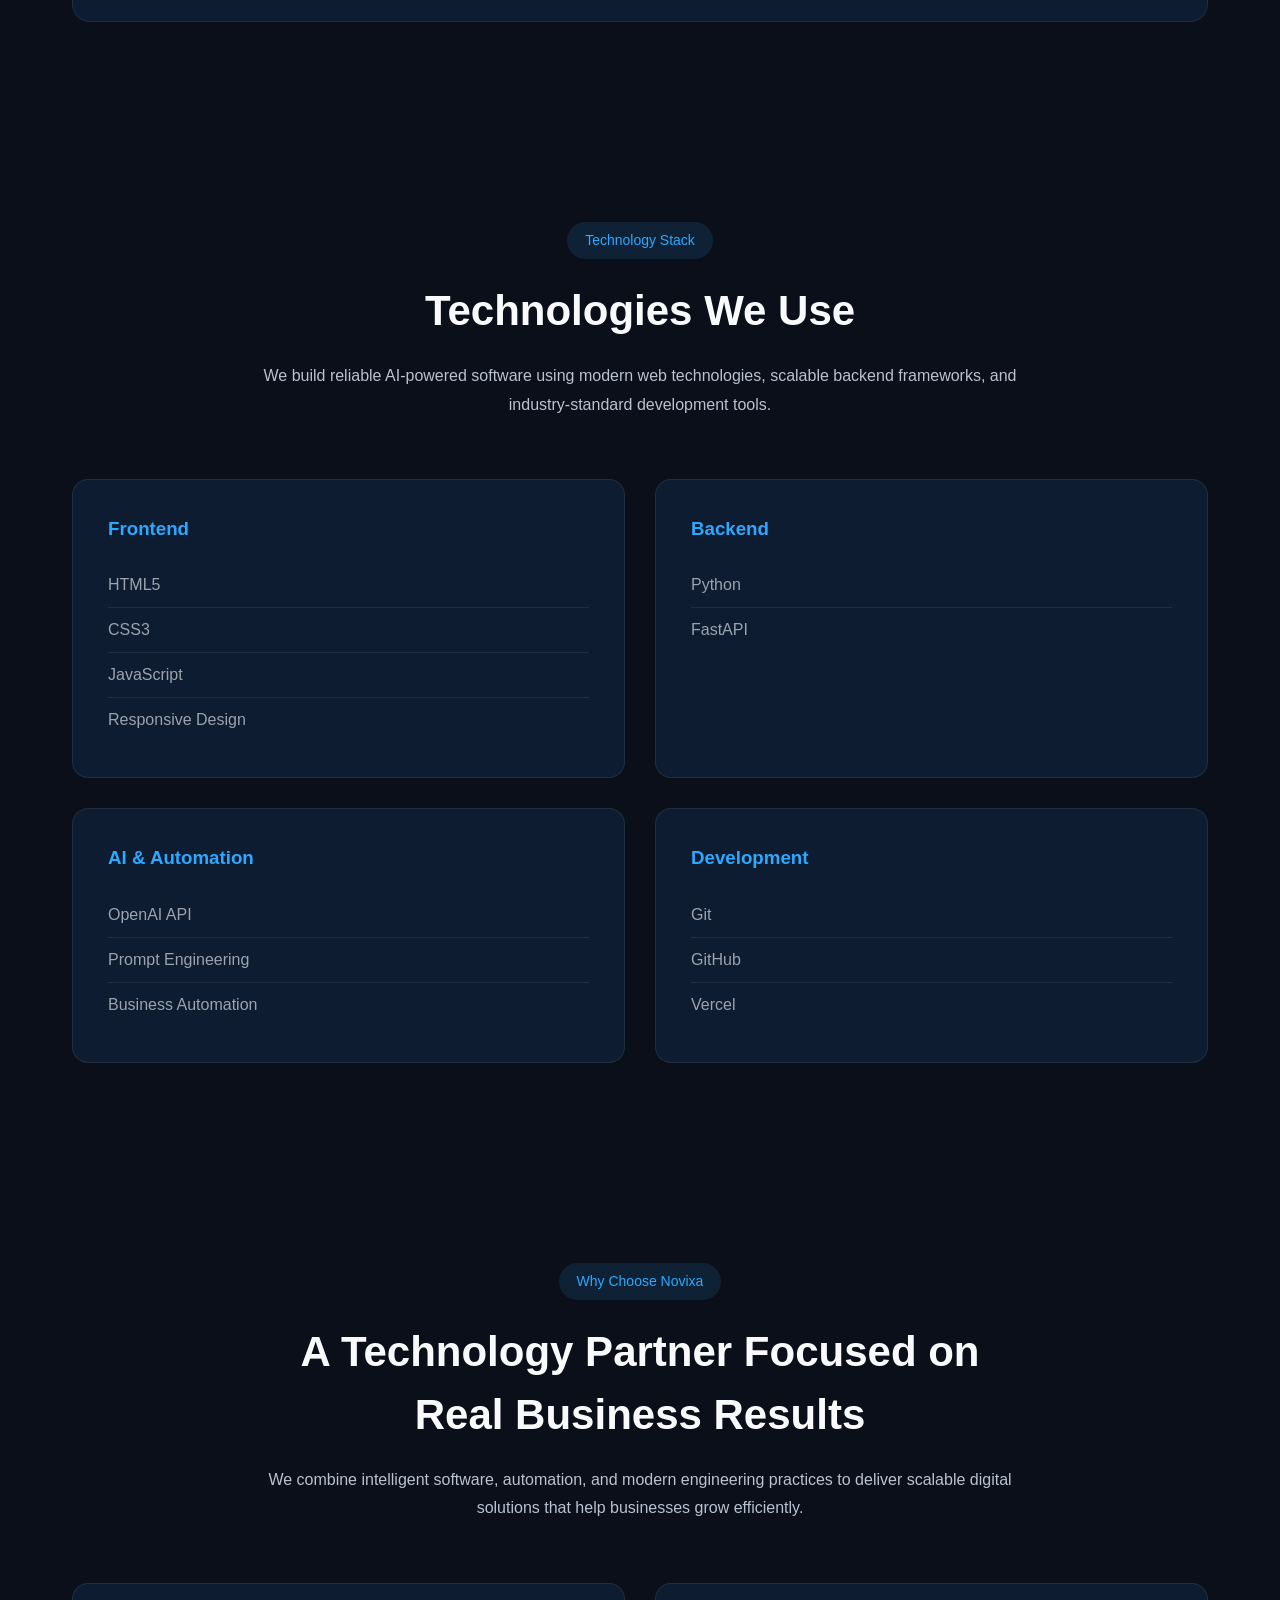
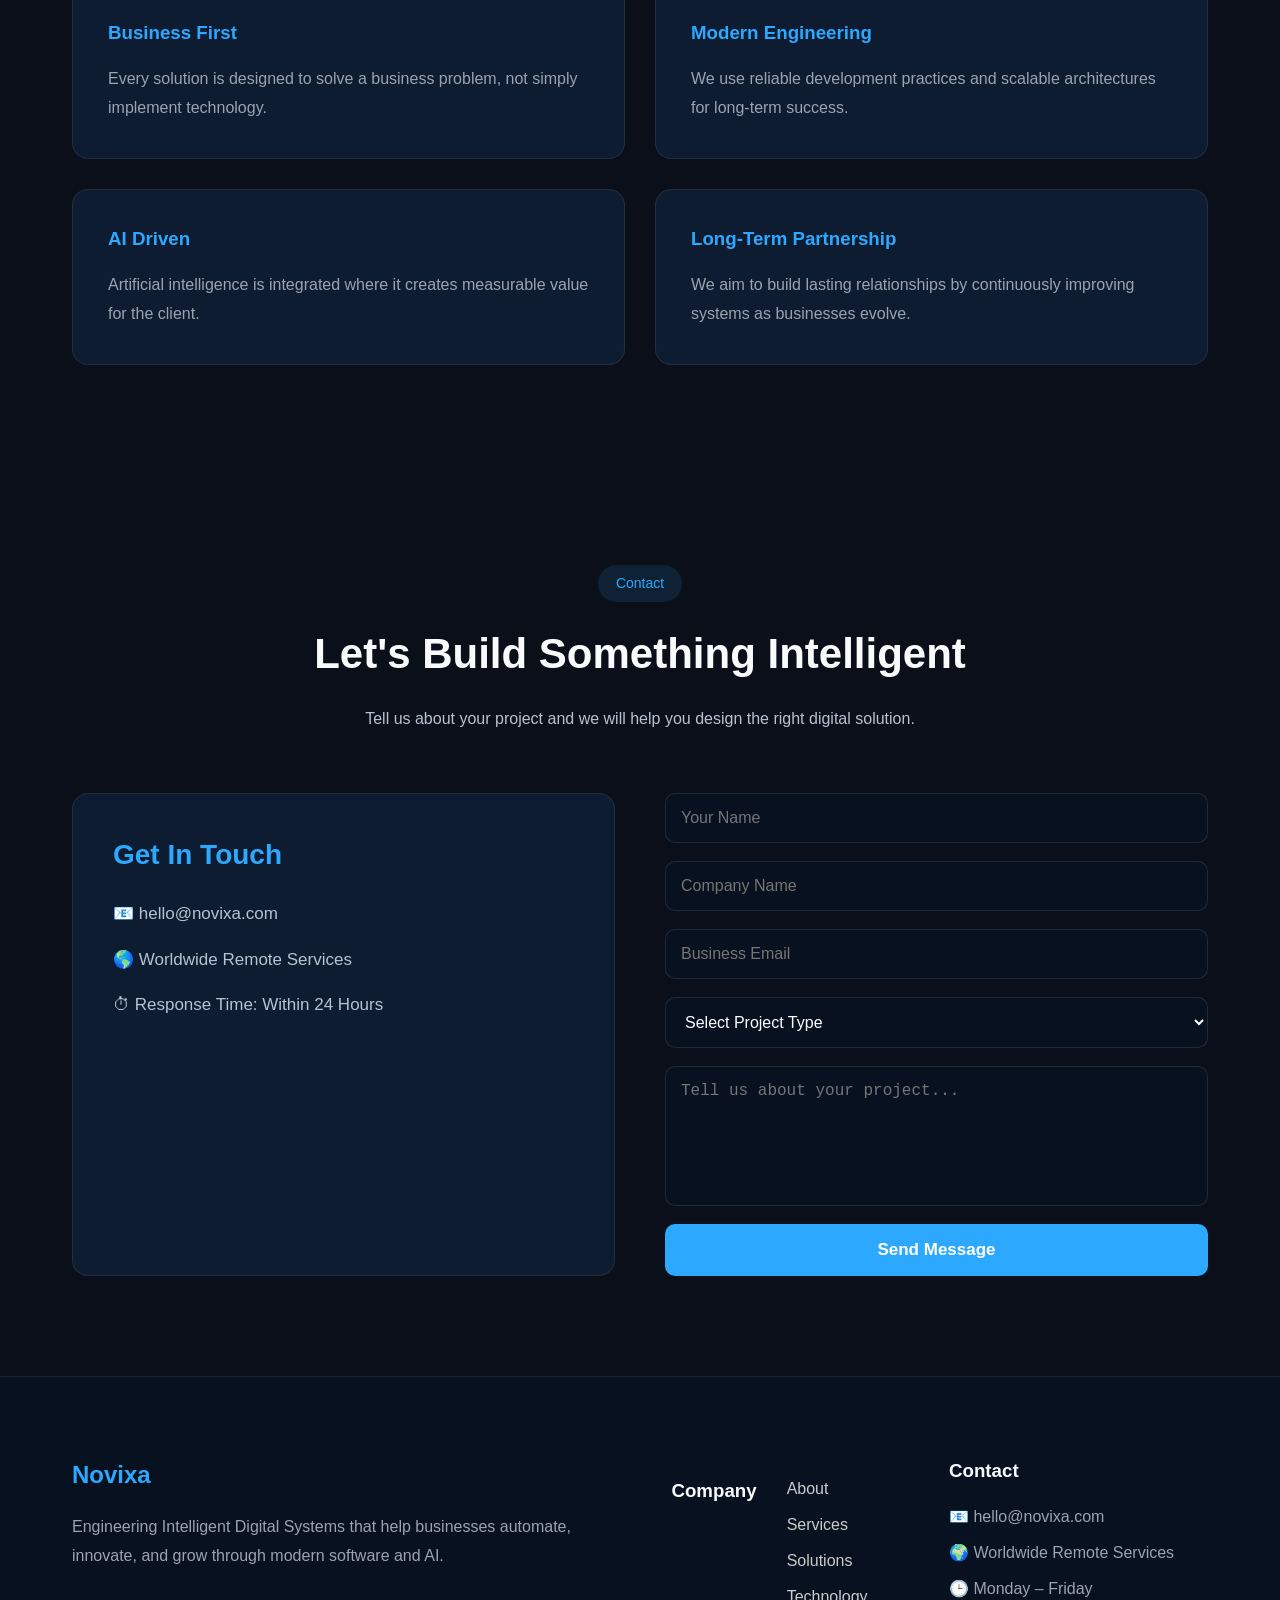
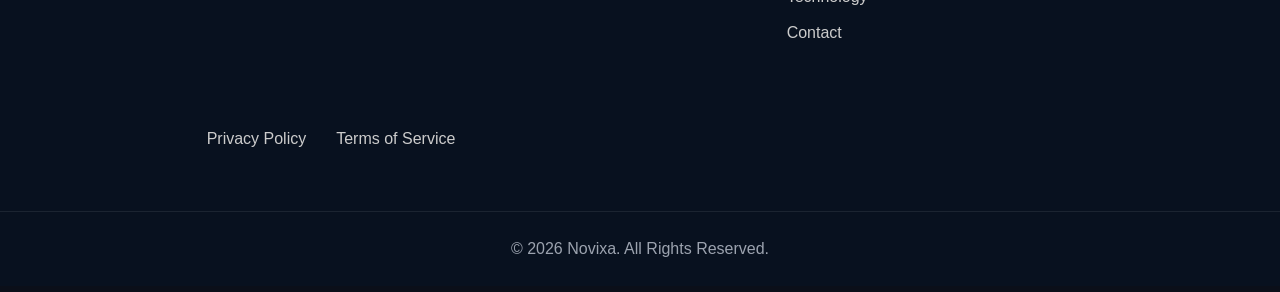
==== commit 89f7317d: "Complete Day 7 Morning - Website polish and legal pages" ====
--- a/index.html
+++ b/index.html
@@ -545,70 +545,135 @@
 
 <section class="contact-section" id="contact">
 
-    <div class="container">
-
-        <div class="section-heading">
-
-            <span class="section-tag">
-                Contact Us
-            </span>
-
-            <h2 class="section-title">
-                Let's Build Something Intelligent Together
-            </h2>
-
-            <p class="section-description">
-                Whether you're looking to automate a business process, build a custom application, or explore AI solutions, we'd love to hear from you.
-            </p>
-
-        </div>
-
-        <div class="contact-grid">
-
-            <div class="contact-info">
-
-                <h3>Get in Touch</h3>
-
-                <p>Email: hello@novixa.com</p>
-
-                <p>Location: Remote • Worldwide</p>
-
-                <p>Response Time: Within 24 Hours</p>
-
-            </div>
-
-            <form class="contact-form">
-
-                <input
-                    type="text"
-                    placeholder="Your Name"
-                    required
-                >
-
-                <input
-                    type="email"
-                    placeholder="Your Email"
-                    required
-                >
-
-                <textarea
-                    rows="6"
-                    placeholder="Tell us about your project..."
-                    required
-                ></textarea>
-
-                <button
-                    type="submit"
-                    class="btn btn-primary"
-                >
-                    Send Message
-                </button>
-
-            </form>
-
-        </div>
-
-    </div>
+<div class="container">
+
+<div class="section-heading">
+
+<span class="section-tag">
+Contact
+</span>
+
+<h2 class="section-title">
+Let's Build Something Intelligent
+</h2>
+
+<p class="section-description">
+Tell us about your project and we will help you design the right digital solution.
+</p>
+
+</div>
+
+
+<div class="contact-grid">
+
+
+<div class="contact-info">
+
+
+<h3>
+Get In Touch
+</h3>
+
+
+<p>
+📧 hello@novixa.com
+</p>
+
+
+<p>
+🌎 Worldwide Remote Services
+</p>
+
+
+<p>
+⏱ Response Time: Within 24 Hours
+</p>
+
+
+</div>
+
+
+
+<div class="contact-form-card">
+
+
+<form id="contact-form">
+
+
+<input 
+id="name"
+type="text"
+placeholder="Your Name"
+required
+>
+
+
+<input
+id="company"
+type="text"
+placeholder="Company Name"
+>
+
+
+<input
+id="email"
+type="email"
+placeholder="Business Email"
+required
+>
+
+
+<select id="project">
+
+<option>
+Select Project Type
+</option>
+
+<option>
+AI Engineering
+</option>
+
+<option>
+Business Automation
+</option>
+
+<option>
+Custom Software
+</option>
+
+<option>
+AI Consultation
+</option>
+
+</select>
+
+
+<textarea
+id="message"
+rows="6"
+placeholder="Tell us about your project..."
+required>
+</textarea>
+
+
+
+<button class="btn btn-primary">
+
+Send Message
+
+</button>
+
+
+</form>
+
+
+</div>
+
+
+</div>
+
+
+</div>
 
 </section>
 
@@ -663,6 +728,13 @@
             <p>🕒 Monday – Friday</p>
 
         </div>
+        <div class="footer-links">
+
+        <a href="privacy.html">Privacy Policy</a>
+
+        <a href="terms.html">Terms of Service</a>
+
+        </div>
 
     </div>
 
@@ -675,8 +747,13 @@
         </p>
 
     </div>
+    
 
 </footer>
+<script src="js/navigation.js"></script>
+<script src="js/animation.js"></script>
+<script src="js/app.js"></script>
+
 </body>
 
 
--- a/css/style.css
+++ b/css/style.css
@@ -963,3 +963,223 @@
     }
 
 }
+/* ================================
+CONTACT SECTION
+================================ */
+
+
+.contact-section{
+
+padding:100px 0;
+
+}
+
+
+.contact-grid{
+
+display:grid;
+
+grid-template-columns:1fr 1fr;
+
+gap:50px;
+
+margin-top:60px;
+
+}
+
+
+
+.contact-info{
+
+background:#0d1c30;
+
+padding:40px;
+
+border-radius:16px;
+
+border:1px solid rgba(255,255,255,.08);
+
+}
+
+
+
+.contact-info h3{
+
+font-size:28px;
+
+margin-bottom:25px;
+
+color:#2da8ff;
+
+}
+
+
+.contact-info p{
+
+color:#b8c2d1;
+
+margin-bottom:20px;
+
+font-size:17px;
+
+}
+
+
+
+
+.contact-form-card .btn-primary{
+
+background:#2da8ff;
+
+color:white;
+
+border:none;
+
+padding:16px;
+
+border-radius:10px;
+
+font-size:17px;
+
+cursor:pointer;
+
+}
+
+
+.contact-form-card .btn-primary:hover{
+
+background:#1688dd;
+
+}
+
+
+
+#contact-form{
+
+display:flex;
+
+flex-direction:column;
+
+gap:18px;
+
+}
+
+
+
+#contact-form input,
+#contact-form select,
+#contact-form textarea{
+
+
+background:#08111f;
+
+border:1px solid rgba(255,255,255,.1);
+
+padding:15px;
+
+border-radius:10px;
+
+color:white;
+
+font-size:16px;
+
+}
+
+
+
+#contact-form textarea{
+
+resize:none;
+
+}
+
+
+
+#contact-form input:focus,
+#contact-form select:focus,
+#contact-form textarea:focus{
+
+
+outline:none;
+
+border-color:#2da8ff;
+
+}
+
+
+
+
+
+
+@media(max-width:768px){
+
+
+.contact-grid{
+
+grid-template-columns:1fr;
+
+}
+
+
+}
+.legal-page{
+
+    padding:120px 10%;
+    min-height:100vh;
+
+}
+
+.legal-page h1{
+
+    font-size:3rem;
+    margin-bottom:30px;
+
+}
+
+.legal-page h2{
+
+    margin-top:35px;
+    margin-bottom:15px;
+
+}
+
+.legal-page p,
+.legal-page li{
+
+    line-height:1.8;
+    color:#cfcfcf;
+
+}
+
+.legal-page ul{
+
+    margin-left:20px;
+
+}
+.footer-links{
+
+    margin-top:20px;
+
+    display:flex;
+
+    justify-content:center;
+
+    gap:30px;
+
+}
+
+.footer-links a{
+
+    color:#cccccc;
+
+    text-decoration:none;
+
+    transition:0.3s;
+
+}
+
+.footer-links a:hover{
+
+    color:#00d4ff;
+
+}
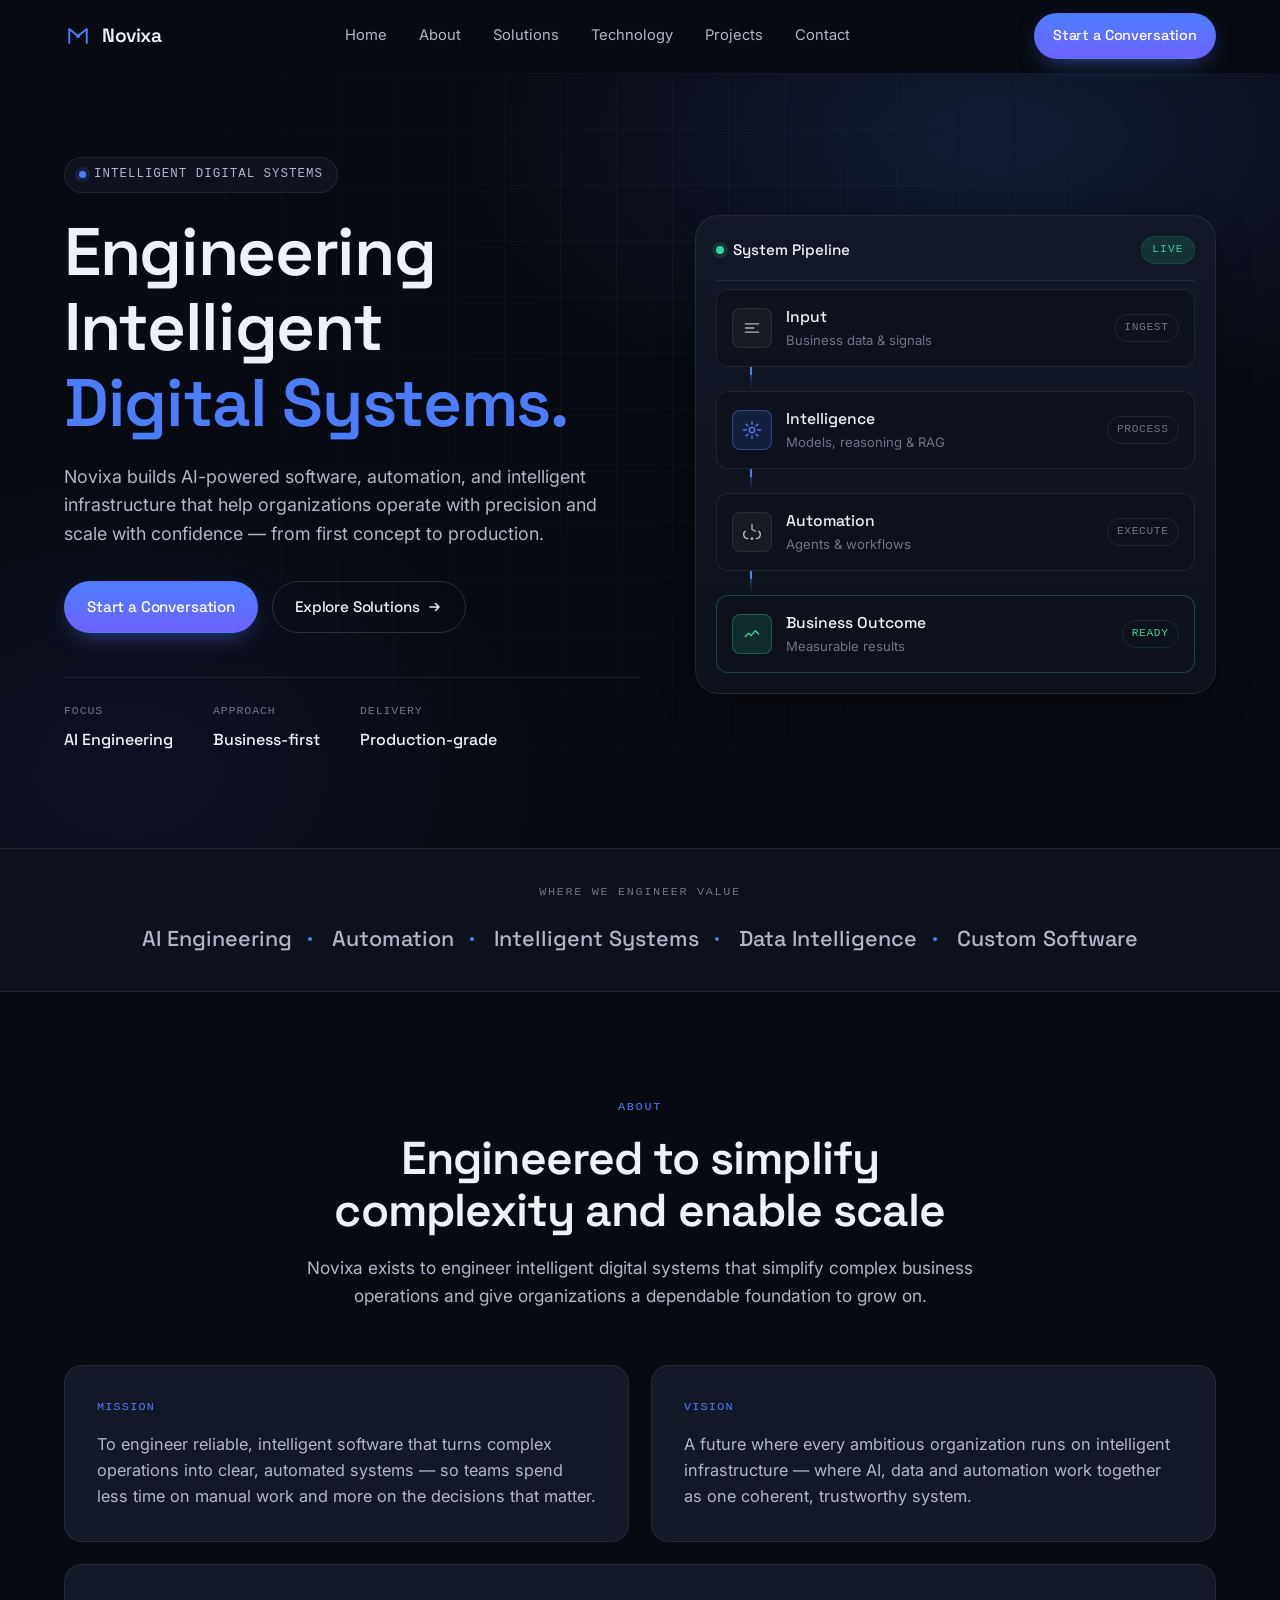
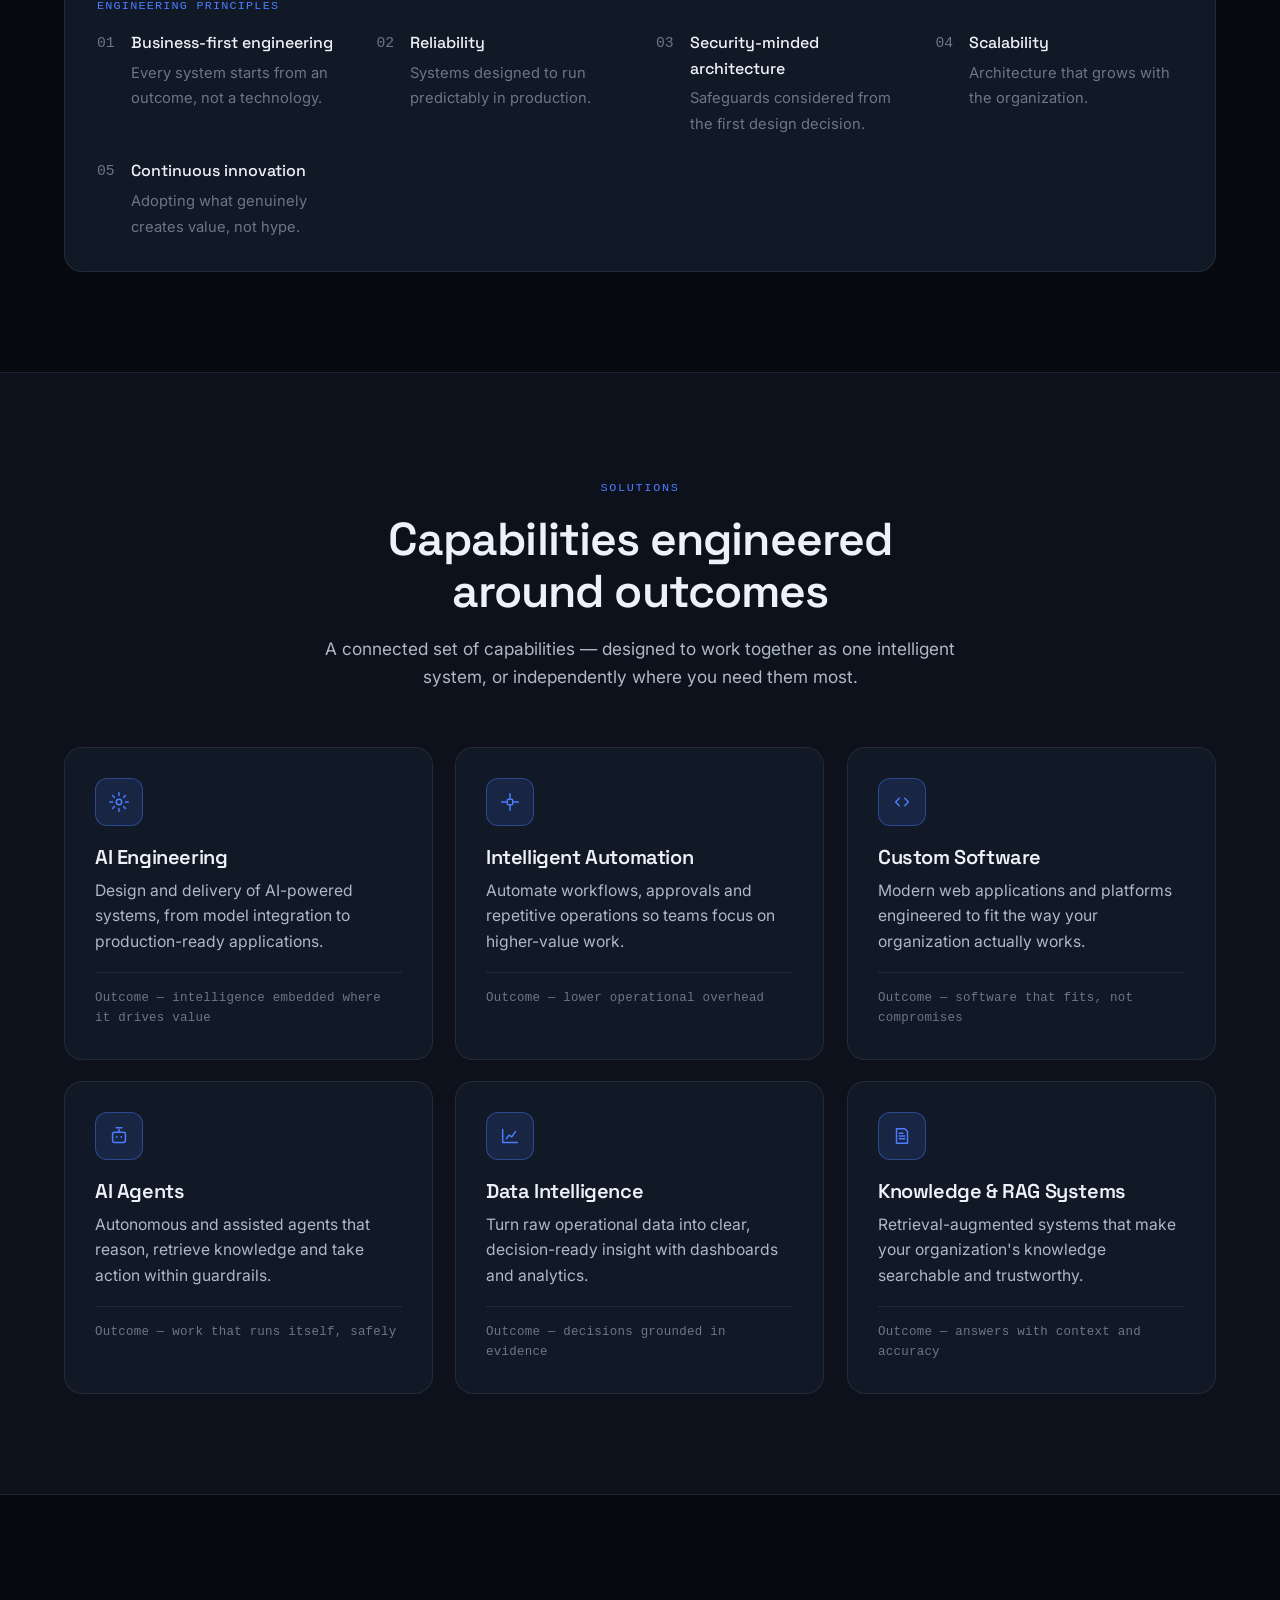
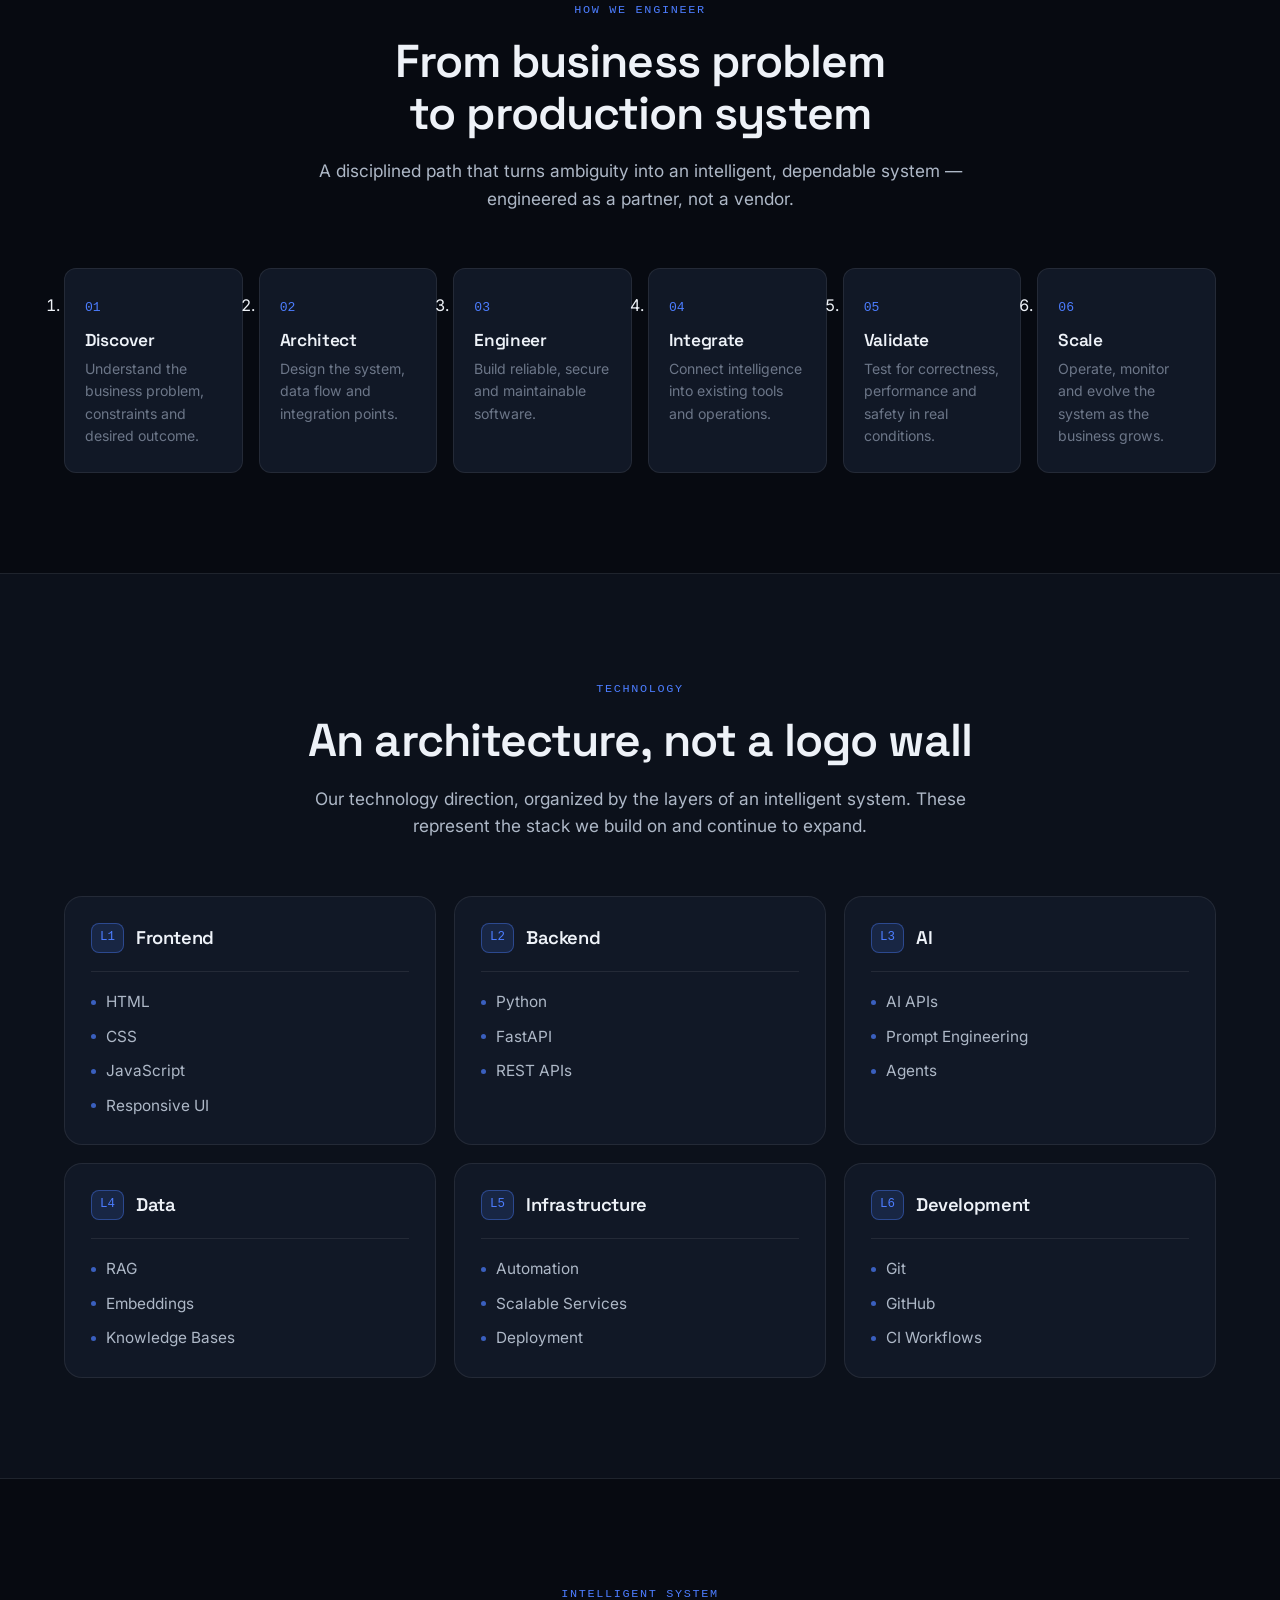
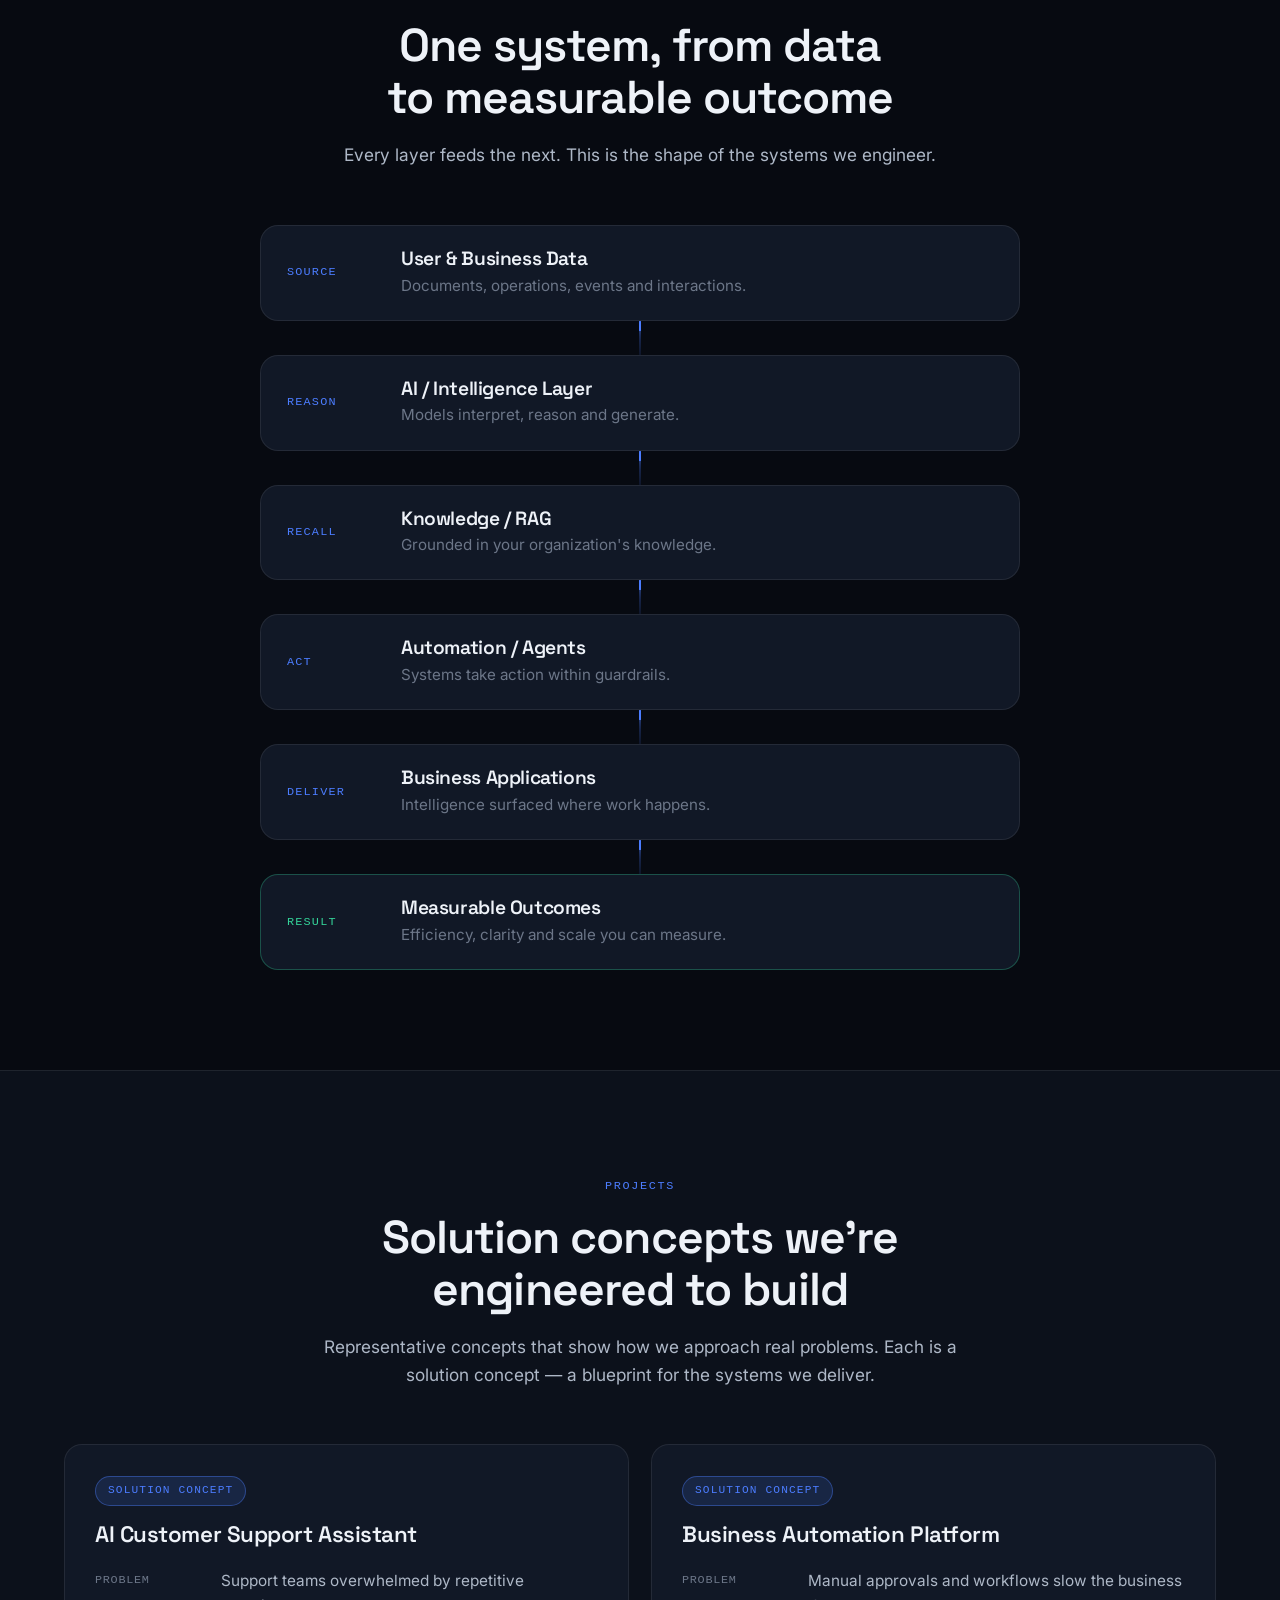
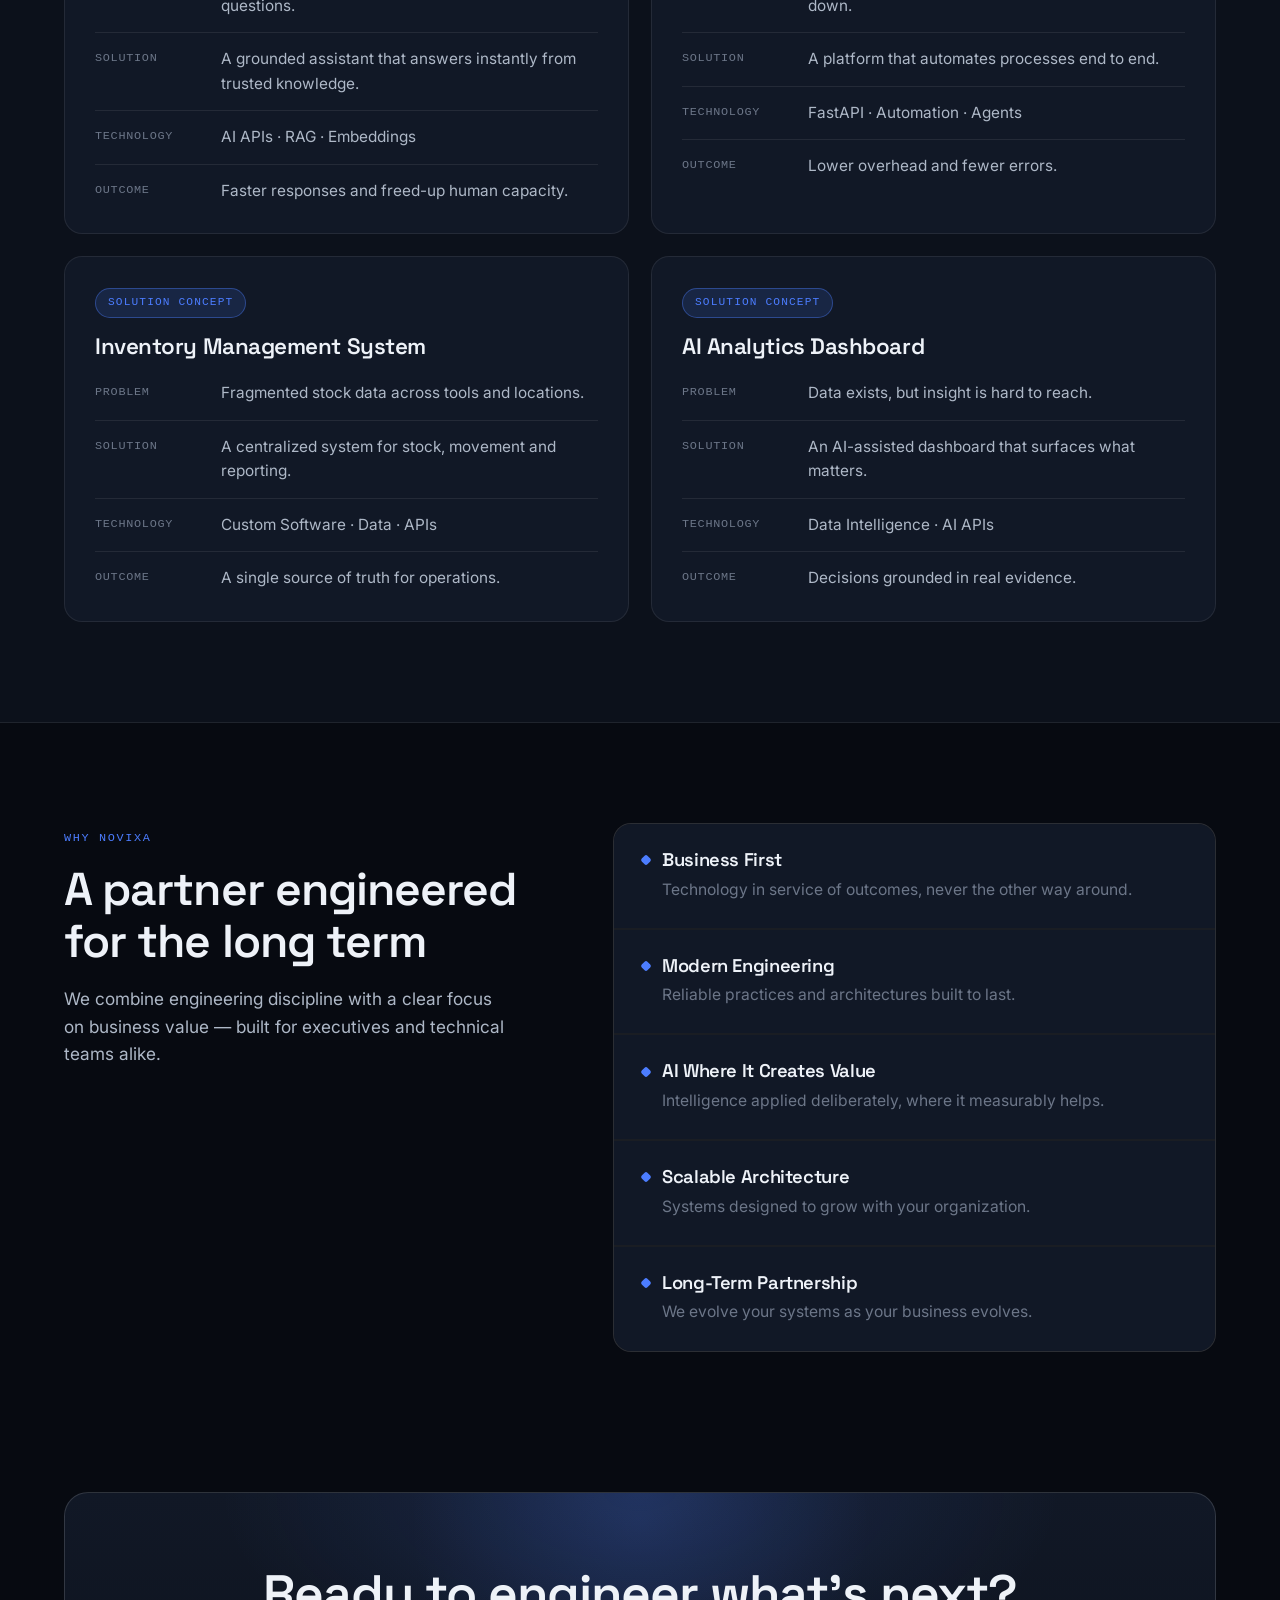
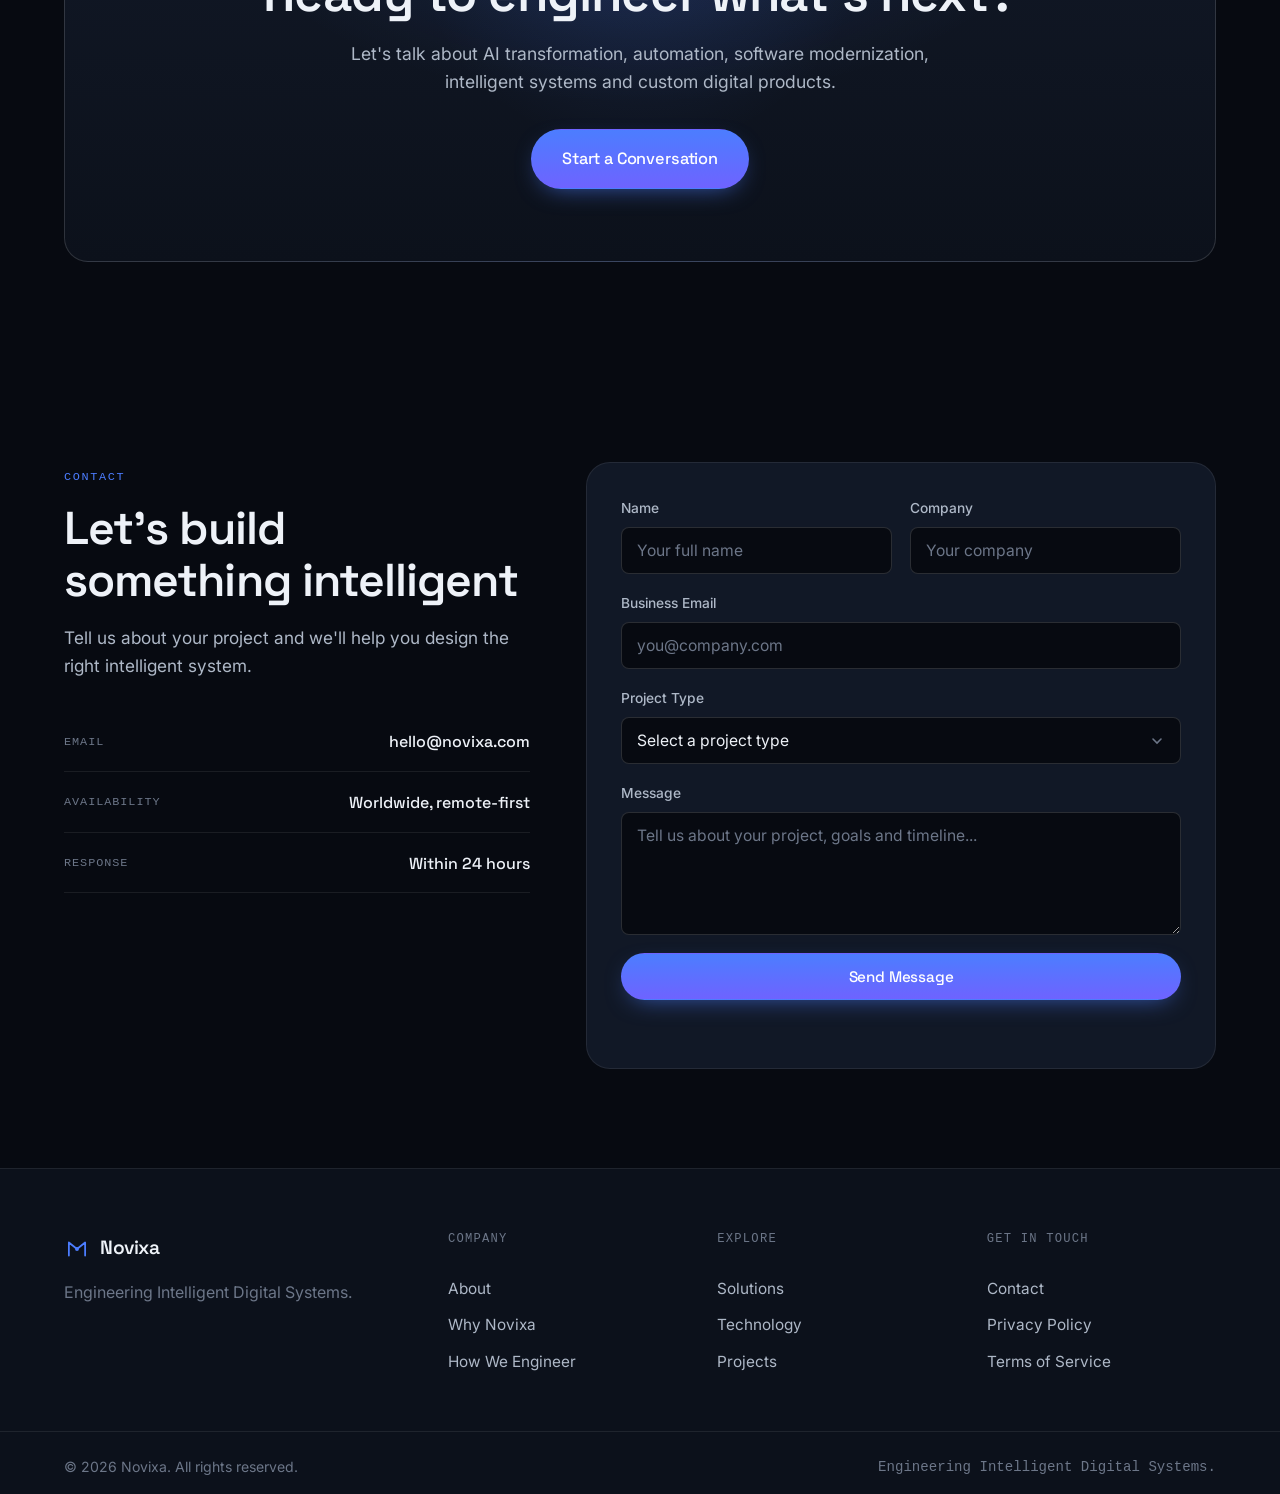
==== commit 59642d56: "refactor: update scroll reveal animations and reduce motion settings Co-authored-by: enviromation17-" ====
--- a/index.html
+++ b/index.html
@@ -2,759 +2,846 @@
 <html lang="en">
 
 <head>
-    <!-- Character Encoding -->
     <meta charset="UTF-8">
-
-    <!-- Responsive Website -->
     <meta name="viewport" content="width=device-width, initial-scale=1.0">
-
-    <!-- Website Title -->
+    <meta name="theme-color" content="#070A11">
+    <meta name="description"
+        content="Novixa engineers intelligent digital systems — AI engineering, automation, custom software, agents, data intelligence and RAG knowledge systems that help organizations operate and scale.">
+
     <title>Novixa | Engineering Intelligent Digital Systems</title>
 
-    <!-- Main CSS -->
+    <!-- Fonts -->
+    <link rel="preconnect" href="https://fonts.googleapis.com">
+    <link rel="preconnect" href="https://fonts.gstatic.com" crossorigin>
+    <link
+        href="https://fonts.googleapis.com/css2?family=Inter:wght@400;500;600&family=Space+Grotesk:wght@400;500;600;700&display=swap"
+        rel="stylesheet">
+
+    <!-- Styles -->
+    <link rel="stylesheet" href="css/variables.css">
     <link rel="stylesheet" href="css/style.css">
+    <link rel="stylesheet" href="css/animations.css">
+
+    <link rel="icon" href="favicon.ico">
 </head>
 
 <body>
 
-    <!-- =========================
-         HEADER
-    ========================== -->
-
-    <header class="navbar">
-
-    <div class="container">
-
-        <a href="index.html" class="logo">
-        Novixa
-        </a>
-
-
-        <nav class="main-nav" aria-label="Main navigation">
-
-            <ul class="nav-links">
-
-                <li><a href="#home">Home</a></li>
-                <li><a href="#about">About</a></li>
-                <li><a href="#solutions">Solutions</a></li>
-                <li><a href="#projects">Projects</a></li>
-                <li><a href="#contact">Contact</a></li>
-
-            </ul>
-
-        </nav>
-
-
-        <a href="#" class="nav-button">
-            Get Started
-        </a>
-
-    </div>
-
+    <a href="#main" class="skip-link">Skip to content</a>
+
+    <!-- ============================================================
+         HEADER / NAVIGATION
+         ============================================================ -->
+    <header class="site-header" id="site-header" data-nav>
+        <div class="container header-inner">
+
+            <a href="#home" class="brand" aria-label="Novixa home">
+                <span class="brand-mark" aria-hidden="true">
+                    <svg viewBox="0 0 32 32" width="28" height="28" fill="none">
+                        <path d="M6 24V8l10 8 10-8v16" stroke="currentColor" stroke-width="2.2"
+                            stroke-linecap="round" stroke-linejoin="round" />
+                        <circle cx="16" cy="16" r="2.4" fill="currentColor" />
+                    </svg>
+                </span>
+                <span class="brand-name">Novixa</span>
+            </a>
+
+            <nav class="primary-nav" aria-label="Primary">
+                <ul>
+                    <li><a href="#home">Home</a></li>
+                    <li><a href="#about">About</a></li>
+                    <li><a href="#solutions">Solutions</a></li>
+                    <li><a href="#technology">Technology</a></li>
+                    <li><a href="#projects">Projects</a></li>
+                    <li><a href="#contact">Contact</a></li>
+                </ul>
+            </nav>
+
+            <div class="header-actions">
+                <a href="#contact" class="btn btn-primary btn-sm">Start a Conversation</a>
+                <button class="nav-toggle" id="nav-toggle" aria-label="Open menu" aria-expanded="false"
+                    aria-controls="mobile-nav">
+                    <span></span><span></span><span></span>
+                </button>
+            </div>
+        </div>
+
+        <!-- Mobile drawer -->
+        <div class="mobile-nav" id="mobile-nav" aria-hidden="true">
+            <nav aria-label="Mobile">
+                <a href="#home">Home</a>
+                <a href="#about">About</a>
+                <a href="#solutions">Solutions</a>
+                <a href="#technology">Technology</a>
+                <a href="#projects">Projects</a>
+                <a href="#contact">Contact</a>
+                <a href="#contact" class="btn btn-primary">Start a Conversation</a>
+            </nav>
+        </div>
     </header>
-    <!-- =========================
-        MAIN HERO SECTION
-    ========================== -->
-    <main>
-        <section class="hero-section" id="home">
-            <div class="container hero-grid">
-                
-                <!-- Enterprise Value Proposition -->
-                <div class="hero-content">
-                    <div class="badge">Engineering Intelligent Digital Systems</div>
-                    <h1 class="hero-title">
-                    Build Smarter.
-                    <br>Scale Faster.
-                    <br>
-                    <span class="highlight">Engineering Intelligent Digital Systems. </span>
+
+    <main id="main">
+
+        <!-- ============================================================
+             HERO
+             ============================================================ -->
+        <section class="hero" id="home">
+            <div class="hero-bg" aria-hidden="true"></div>
+            <div class="container hero-inner">
+
+                <div class="hero-copy reveal">
+                    <span class="eyebrow">
+                        <span class="eyebrow-dot"></span> Intelligent Digital Systems
+                    </span>
+
+                    <h1 class="hero-title text-balance">
+                        Engineering Intelligent<br>
+                        <span class="accent-text">Digital Systems.</span>
                     </h1>
-                    <p class="hero-subtitle">
-                    Novixa helps businesses automate repetitive tasks, improve productivity, and scale faster using modern AI and intelligent software solutions.</p>
-                    <div class="hero-actions">
-                        <a href="#solutions" class="btn btn-primary">Get Started</a>
-                        <a href="#about" class="btn btn-secondary">Learn More</a>
-                    </div>
-                </div>
-
-                <!-- Proprietary Core Engine Asset Demo -->
-                <div class="hero-demo-card">
-                    <div class="card-header">
-                        <div class="window-dots">
-                            <span class="dot red"></span>
-                            <span class="dot yellow"></span>
-                            <span class="dot green"></span>
-                        </div>
-                        <div class="window-title">Novixa AI Dashboard</div>
-                        <div class="status-indicator">
-                            <span class="pulse-dot"></span> System Online
-                        </div>
-                    </div>
-                    <div class="card-body">
-                        <!-- High-converting production loop video/GIF container -->
-                        <div class="video-container">
-                            <div class="video-placeholder">
-                                <div class="terminal-header">NOVIXA AI SYSTEM INITIALIZING...</div>
-                                <code class="terminal-text">Connecting to AI Engine...</code>
-                                <code class="terminal-text success">Automation running successfully.</code>
-                            </div>
-                        </div>
-                    </div>
-                </div>
-
-            </div>
-        </section>
-        <!-- =========================
-          ABOUT SECTION
-         ========================= -->
-
-<section class="about-section" id="about">
-
-    <div class="container">
-
-        <div class="section-heading">
-
-            <span class="section-tag">
-                About Us
-            </span>
-
-            <h2 class="section-title">
-                Building Intelligent Digital Solutions
-            </h2>
-
-            <p class="section-description">
-                We help businesses grow through intelligent software, automation,
-                and modern digital solutions. Our goal is to create technology that
-                simplifies complex work and enables organizations to operate more
-                efficiently.
-            </p>
-
+
+                    <p class="hero-lead text-pretty">
+                        Novixa builds AI-powered software, automation, and intelligent
+                        infrastructure that help organizations operate with precision
+                        and scale with confidence — from first concept to production.
+                    </p>
+
+                    <div class="hero-cta">
+                        <a href="#contact" class="btn btn-primary">Start a Conversation</a>
+                        <a href="#solutions" class="btn btn-ghost">
+                            Explore Solutions
+                            <svg width="16" height="16" viewBox="0 0 16 16" fill="none" aria-hidden="true">
+                                <path d="M3 8h9m0 0-3.5-3.5M12 8l-3.5 3.5" stroke="currentColor"
+                                    stroke-width="1.5" stroke-linecap="round" stroke-linejoin="round" />
+                            </svg>
+                        </a>
+                    </div>
+
+                    <dl class="hero-meta">
+                        <div><dt>Focus</dt><dd>AI Engineering</dd></div>
+                        <div><dt>Approach</dt><dd>Business-first</dd></div>
+                        <div><dt>Delivery</dt><dd>Production-grade</dd></div>
+                    </dl>
+                </div>
+
+                <!-- System visualization -->
+                <div class="hero-panel reveal" aria-label="Intelligent system pipeline visualization">
+                    <div class="panel-topbar">
+                        <div class="panel-title">
+                            <span class="live-dot"></span>
+                            System Pipeline
+                        </div>
+                        <span class="panel-tag">live</span>
+                    </div>
+
+                    <div class="pipeline">
+                        <div class="pipeline-node" data-stage="1">
+                            <div class="node-icon">
+                                <svg viewBox="0 0 24 24" width="20" height="20" fill="none">
+                                    <path d="M4 7h16M4 12h10M4 17h16" stroke="currentColor" stroke-width="1.6"
+                                        stroke-linecap="round" />
+                                </svg>
+                            </div>
+                            <div class="node-body">
+                                <span class="node-label">Input</span>
+                                <span class="node-desc">Business data & signals</span>
+                            </div>
+                            <span class="node-metric">ingest</span>
+                        </div>
+
+                        <div class="pipeline-flow" aria-hidden="true"><span></span></div>
+
+                        <div class="pipeline-node" data-stage="2">
+                            <div class="node-icon accent">
+                                <svg viewBox="0 0 24 24" width="20" height="20" fill="none">
+                                    <circle cx="12" cy="12" r="3.2" stroke="currentColor" stroke-width="1.6" />
+                                    <path d="M12 2v3M12 19v3M2 12h3M19 12h3M5 5l2 2M17 17l2 2M19 5l-2 2M7 17l-2 2"
+                                        stroke="currentColor" stroke-width="1.6" stroke-linecap="round" />
+                                </svg>
+                            </div>
+                            <div class="node-body">
+                                <span class="node-label">Intelligence</span>
+                                <span class="node-desc">Models, reasoning & RAG</span>
+                            </div>
+                            <span class="node-metric">process</span>
+                        </div>
+
+                        <div class="pipeline-flow" aria-hidden="true"><span></span></div>
+
+                        <div class="pipeline-node" data-stage="3">
+                            <div class="node-icon">
+                                <svg viewBox="0 0 24 24" width="20" height="20" fill="none">
+                                    <path d="M12 3v6l4 2M7 20a5 5 0 0 1-3-9M17 20a5 5 0 0 0 3-9" stroke="currentColor"
+                                        stroke-width="1.6" stroke-linecap="round" stroke-linejoin="round" />
+                                    <circle cx="12" cy="20" r="1.6" fill="currentColor" />
+                                </svg>
+                            </div>
+                            <div class="node-body">
+                                <span class="node-label">Automation</span>
+                                <span class="node-desc">Agents & workflows</span>
+                            </div>
+                            <span class="node-metric">execute</span>
+                        </div>
+
+                        <div class="pipeline-flow" aria-hidden="true"><span></span></div>
+
+                        <div class="pipeline-node outcome" data-stage="4">
+                            <div class="node-icon success">
+                                <svg viewBox="0 0 24 24" width="20" height="20" fill="none">
+                                    <path d="M4 15l4-4 3 3 5-6 4 4" stroke="currentColor" stroke-width="1.6"
+                                        stroke-linecap="round" stroke-linejoin="round" />
+                                </svg>
+                            </div>
+                            <div class="node-body">
+                                <span class="node-label">Business Outcome</span>
+                                <span class="node-desc">Measurable results</span>
+                            </div>
+                            <span class="node-metric success-metric">ready</span>
+                        </div>
+                    </div>
+                </div>
+
+            </div>
+        </section>
+
+        <!-- ============================================================
+             TRUST / POSITIONING STRIP
+             ============================================================ -->
+        <section class="trust" aria-label="What we focus on">
+            <div class="container">
+                <p class="trust-label">Where we engineer value</p>
+                <ul class="trust-list">
+                    <li>AI Engineering</li>
+                    <li>Automation</li>
+                    <li>Intelligent Systems</li>
+                    <li>Data Intelligence</li>
+                    <li>Custom Software</li>
+                </ul>
+            </div>
+        </section>
+
+        <!-- ============================================================
+             ABOUT
+             ============================================================ -->
+        <section class="section" id="about">
+            <div class="container">
+                <div class="section-head reveal">
+                    <span class="section-tag">About</span>
+                    <h2 class="section-title text-balance">Engineered to simplify complexity and enable scale</h2>
+                    <p class="section-desc text-pretty">
+                        Novixa exists to engineer intelligent digital systems that simplify
+                        complex business operations and give organizations a dependable
+                        foundation to grow on.
+                    </p>
+                </div>
+
+                <div class="about-grid">
+                    <article class="about-card feature reveal">
+                        <span class="card-kicker">Mission</span>
+                        <p>
+                            To engineer reliable, intelligent software that turns complex
+                            operations into clear, automated systems — so teams spend less
+                            time on manual work and more on the decisions that matter.
+                        </p>
+                    </article>
+
+                    <article class="about-card feature reveal">
+                        <span class="card-kicker">Vision</span>
+                        <p>
+                            A future where every ambitious organization runs on intelligent
+                            infrastructure — where AI, data and automation work together as
+                            one coherent, trustworthy system.
+                        </p>
+                    </article>
+
+                    <div class="principles reveal">
+                        <span class="card-kicker">Engineering Principles</span>
+                        <ul class="principle-list">
+                            <li>
+                                <span class="principle-index">01</span>
+                                <div>
+                                    <strong>Business-first engineering</strong>
+                                    <span>Every system starts from an outcome, not a technology.</span>
+                                </div>
+                            </li>
+                            <li>
+                                <span class="principle-index">02</span>
+                                <div>
+                                    <strong>Reliability</strong>
+                                    <span>Systems designed to run predictably in production.</span>
+                                </div>
+                            </li>
+                            <li>
+                                <span class="principle-index">03</span>
+                                <div>
+                                    <strong>Security-minded architecture</strong>
+                                    <span>Safeguards considered from the first design decision.</span>
+                                </div>
+                            </li>
+                            <li>
+                                <span class="principle-index">04</span>
+                                <div>
+                                    <strong>Scalability</strong>
+                                    <span>Architecture that grows with the organization.</span>
+                                </div>
+                            </li>
+                            <li>
+                                <span class="principle-index">05</span>
+                                <div>
+                                    <strong>Continuous innovation</strong>
+                                    <span>Adopting what genuinely creates value, not hype.</span>
+                                </div>
+                            </li>
+                        </ul>
+                    </div>
+                </div>
+            </div>
+        </section>
+
+        <!-- ============================================================
+             SOLUTIONS
+             ============================================================ -->
+        <section class="section section-alt" id="solutions">
+            <div class="container">
+                <div class="section-head reveal">
+                    <span class="section-tag">Solutions</span>
+                    <h2 class="section-title text-balance">Capabilities engineered around outcomes</h2>
+                    <p class="section-desc text-pretty">
+                        A connected set of capabilities — designed to work together as one
+                        intelligent system, or independently where you need them most.
+                    </p>
+                </div>
+
+                <div class="solutions-grid">
+
+                    <article class="solution-card reveal">
+                        <div class="solution-icon">
+                            <svg viewBox="0 0 24 24" width="22" height="22" fill="none">
+                                <circle cx="12" cy="12" r="3" stroke="currentColor" stroke-width="1.6" />
+                                <path d="M12 2v3M12 19v3M2 12h3M19 12h3M5 5l2 2M17 17l2 2M19 5l-2 2M7 17l-2 2"
+                                    stroke="currentColor" stroke-width="1.6" stroke-linecap="round" />
+                            </svg>
+                        </div>
+                        <h3>AI Engineering</h3>
+                        <p>Design and delivery of AI-powered systems, from model integration to production-ready applications.</p>
+                        <span class="solution-outcome">Outcome — intelligence embedded where it drives value</span>
+                    </article>
+
+                    <article class="solution-card reveal">
+                        <div class="solution-icon">
+                            <svg viewBox="0 0 24 24" width="22" height="22" fill="none">
+                                <path d="M12 3v5M12 16v5M3 12h5M16 12h5" stroke="currentColor" stroke-width="1.6"
+                                    stroke-linecap="round" />
+                                <rect x="9" y="9" width="6" height="6" rx="1.4" stroke="currentColor"
+                                    stroke-width="1.6" />
+                            </svg>
+                        </div>
+                        <h3>Intelligent Automation</h3>
+                        <p>Automate workflows, approvals and repetitive operations so teams focus on higher-value work.</p>
+                        <span class="solution-outcome">Outcome — lower operational overhead</span>
+                    </article>
+
+                    <article class="solution-card reveal">
+                        <div class="solution-icon">
+                            <svg viewBox="0 0 24 24" width="22" height="22" fill="none">
+                                <path d="M9 8l-4 4 4 4M15 8l4 4-4 4" stroke="currentColor" stroke-width="1.6"
+                                    stroke-linecap="round" stroke-linejoin="round" />
+                            </svg>
+                        </div>
+                        <h3>Custom Software</h3>
+                        <p>Modern web applications and platforms engineered to fit the way your organization actually works.</p>
+                        <span class="solution-outcome">Outcome — software that fits, not compromises</span>
+                    </article>
+
+                    <article class="solution-card reveal">
+                        <div class="solution-icon">
+                            <svg viewBox="0 0 24 24" width="22" height="22" fill="none">
+                                <rect x="5" y="8" width="14" height="11" rx="2" stroke="currentColor"
+                                    stroke-width="1.6" />
+                                <path d="M12 8V5M9 3h6" stroke="currentColor" stroke-width="1.6"
+                                    stroke-linecap="round" />
+                                <circle cx="9.5" cy="13" r="1" fill="currentColor" />
+                                <circle cx="14.5" cy="13" r="1" fill="currentColor" />
+                            </svg>
+                        </div>
+                        <h3>AI Agents</h3>
+                        <p>Autonomous and assisted agents that reason, retrieve knowledge and take action within guardrails.</p>
+                        <span class="solution-outcome">Outcome — work that runs itself, safely</span>
+                    </article>
+
+                    <article class="solution-card reveal">
+                        <div class="solution-icon">
+                            <svg viewBox="0 0 24 24" width="22" height="22" fill="none">
+                                <path d="M4 19V5M4 19h16M8 15l3-4 3 2 4-6" stroke="currentColor" stroke-width="1.6"
+                                    stroke-linecap="round" stroke-linejoin="round" />
+                            </svg>
+                        </div>
+                        <h3>Data Intelligence</h3>
+                        <p>Turn raw operational data into clear, decision-ready insight with dashboards and analytics.</p>
+                        <span class="solution-outcome">Outcome — decisions grounded in evidence</span>
+                    </article>
+
+                    <article class="solution-card reveal">
+                        <div class="solution-icon">
+                            <svg viewBox="0 0 24 24" width="22" height="22" fill="none">
+                                <path d="M6 4h9l3 3v13H6z" stroke="currentColor" stroke-width="1.6"
+                                    stroke-linejoin="round" />
+                                <path d="M9 9h4M9 12h6M9 15h6" stroke="currentColor" stroke-width="1.6"
+                                    stroke-linecap="round" />
+                            </svg>
+                        </div>
+                        <h3>Knowledge &amp; RAG Systems</h3>
+                        <p>Retrieval-augmented systems that make your organization's knowledge searchable and trustworthy.</p>
+                        <span class="solution-outcome">Outcome — answers with context and accuracy</span>
+                    </article>
+
+                </div>
+            </div>
+        </section>
+
+        <!-- ============================================================
+             HOW WE ENGINEER
+             ============================================================ -->
+        <section class="section" id="process">
+            <div class="container">
+                <div class="section-head reveal">
+                    <span class="section-tag">How We Engineer</span>
+                    <h2 class="section-title text-balance">From business problem to production system</h2>
+                    <p class="section-desc text-pretty">
+                        A disciplined path that turns ambiguity into an intelligent,
+                        dependable system — engineered as a partner, not a vendor.
+                    </p>
+                </div>
+
+                <ol class="process-track reveal">
+                    <li class="process-step">
+                        <span class="step-num">01</span>
+                        <h3>Discover</h3>
+                        <p>Understand the business problem, constraints and desired outcome.</p>
+                    </li>
+                    <li class="process-step">
+                        <span class="step-num">02</span>
+                        <h3>Architect</h3>
+                        <p>Design the system, data flow and integration points.</p>
+                    </li>
+                    <li class="process-step">
+                        <span class="step-num">03</span>
+                        <h3>Engineer</h3>
+                        <p>Build reliable, secure and maintainable software.</p>
+                    </li>
+                    <li class="process-step">
+                        <span class="step-num">04</span>
+                        <h3>Integrate</h3>
+                        <p>Connect intelligence into existing tools and operations.</p>
+                    </li>
+                    <li class="process-step">
+                        <span class="step-num">05</span>
+                        <h3>Validate</h3>
+                        <p>Test for correctness, performance and safety in real conditions.</p>
+                    </li>
+                    <li class="process-step">
+                        <span class="step-num">06</span>
+                        <h3>Scale</h3>
+                        <p>Operate, monitor and evolve the system as the business grows.</p>
+                    </li>
+                </ol>
+            </div>
+        </section>
+
+        <!-- ============================================================
+             TECHNOLOGY
+             ============================================================ -->
+        <section class="section section-alt" id="technology">
+            <div class="container">
+                <div class="section-head reveal">
+                    <span class="section-tag">Technology</span>
+                    <h2 class="section-title text-balance">An architecture, not a logo wall</h2>
+                    <p class="section-desc text-pretty">
+                        Our technology direction, organized by the layers of an intelligent
+                        system. These represent the stack we build on and continue to expand.
+                    </p>
+                </div>
+
+                <div class="tech-grid">
+                    <article class="tech-layer reveal">
+                        <header><span class="layer-index">L1</span><h3>Frontend</h3></header>
+                        <ul>
+                            <li>HTML</li><li>CSS</li><li>JavaScript</li><li>Responsive UI</li>
+                        </ul>
+                    </article>
+                    <article class="tech-layer reveal">
+                        <header><span class="layer-index">L2</span><h3>Backend</h3></header>
+                        <ul>
+                            <li>Python</li><li>FastAPI</li><li>REST APIs</li>
+                        </ul>
+                    </article>
+                    <article class="tech-layer reveal">
+                        <header><span class="layer-index">L3</span><h3>AI</h3></header>
+                        <ul>
+                            <li>AI APIs</li><li>Prompt Engineering</li><li>Agents</li>
+                        </ul>
+                    </article>
+                    <article class="tech-layer reveal">
+                        <header><span class="layer-index">L4</span><h3>Data</h3></header>
+                        <ul>
+                            <li>RAG</li><li>Embeddings</li><li>Knowledge Bases</li>
+                        </ul>
+                    </article>
+                    <article class="tech-layer reveal">
+                        <header><span class="layer-index">L5</span><h3>Infrastructure</h3></header>
+                        <ul>
+                            <li>Automation</li><li>Scalable Services</li><li>Deployment</li>
+                        </ul>
+                    </article>
+                    <article class="tech-layer reveal">
+                        <header><span class="layer-index">L6</span><h3>Development</h3></header>
+                        <ul>
+                            <li>Git</li><li>GitHub</li><li>CI Workflows</li>
+                        </ul>
+                    </article>
+                </div>
+            </div>
+        </section>
+
+        <!-- ============================================================
+             INTELLIGENT SYSTEM VISUALIZATION (signature)
+             ============================================================ -->
+        <section class="section system-section" aria-label="How an intelligent system flows">
+            <div class="container">
+                <div class="section-head reveal">
+                    <span class="section-tag">Intelligent System</span>
+                    <h2 class="section-title text-balance">One system, from data to measurable outcome</h2>
+                    <p class="section-desc text-pretty">
+                        Every layer feeds the next. This is the shape of the systems we engineer.
+                    </p>
+                </div>
+
+                <div class="system-flow reveal">
+                    <div class="system-layer" data-layer="1">
+                        <div class="layer-tag">Source</div>
+                        <div class="layer-content">
+                            <h3>User &amp; Business Data</h3>
+                            <p>Documents, operations, events and interactions.</p>
+                        </div>
+                    </div>
+                    <div class="system-connector" aria-hidden="true"></div>
+
+                    <div class="system-layer" data-layer="2">
+                        <div class="layer-tag">Reason</div>
+                        <div class="layer-content">
+                            <h3>AI / Intelligence Layer</h3>
+                            <p>Models interpret, reason and generate.</p>
+                        </div>
+                    </div>
+                    <div class="system-connector" aria-hidden="true"></div>
+
+                    <div class="system-layer" data-layer="3">
+                        <div class="layer-tag">Recall</div>
+                        <div class="layer-content">
+                            <h3>Knowledge / RAG</h3>
+                            <p>Grounded in your organization's knowledge.</p>
+                        </div>
+                    </div>
+                    <div class="system-connector" aria-hidden="true"></div>
+
+                    <div class="system-layer" data-layer="4">
+                        <div class="layer-tag">Act</div>
+                        <div class="layer-content">
+                            <h3>Automation / Agents</h3>
+                            <p>Systems take action within guardrails.</p>
+                        </div>
+                    </div>
+                    <div class="system-connector" aria-hidden="true"></div>
+
+                    <div class="system-layer" data-layer="5">
+                        <div class="layer-tag">Deliver</div>
+                        <div class="layer-content">
+                            <h3>Business Applications</h3>
+                            <p>Intelligence surfaced where work happens.</p>
+                        </div>
+                    </div>
+                    <div class="system-connector" aria-hidden="true"></div>
+
+                    <div class="system-layer outcome-layer" data-layer="6">
+                        <div class="layer-tag">Result</div>
+                        <div class="layer-content">
+                            <h3>Measurable Outcomes</h3>
+                            <p>Efficiency, clarity and scale you can measure.</p>
+                        </div>
+                    </div>
+                </div>
+            </div>
+        </section>
+
+        <!-- ============================================================
+             PROJECTS / SOLUTION CONCEPTS
+             ============================================================ -->
+        <section class="section section-alt" id="projects">
+            <div class="container">
+                <div class="section-head reveal">
+                    <span class="section-tag">Projects</span>
+                    <h2 class="section-title text-balance">Solution concepts we're engineered to build</h2>
+                    <p class="section-desc text-pretty">
+                        Representative concepts that show how we approach real problems.
+                        Each is a solution concept — a blueprint for the systems we deliver.
+                    </p>
+                </div>
+
+                <div class="projects-grid">
+
+                    <article class="project-card reveal">
+                        <div class="project-head">
+                            <span class="project-label">Solution Concept</span>
+                            <h3>AI Customer Support Assistant</h3>
+                        </div>
+                        <dl class="project-detail">
+                            <div><dt>Problem</dt><dd>Support teams overwhelmed by repetitive questions.</dd></div>
+                            <div><dt>Solution</dt><dd>A grounded assistant that answers instantly from trusted knowledge.</dd></div>
+                            <div><dt>Technology</dt><dd>AI APIs · RAG · Embeddings</dd></div>
+                            <div><dt>Outcome</dt><dd>Faster responses and freed-up human capacity.</dd></div>
+                        </dl>
+                    </article>
+
+                    <article class="project-card reveal">
+                        <div class="project-head">
+                            <span class="project-label">Solution Concept</span>
+                            <h3>Business Automation Platform</h3>
+                        </div>
+                        <dl class="project-detail">
+                            <div><dt>Problem</dt><dd>Manual approvals and workflows slow the business down.</dd></div>
+                            <div><dt>Solution</dt><dd>A platform that automates processes end to end.</dd></div>
+                            <div><dt>Technology</dt><dd>FastAPI · Automation · Agents</dd></div>
+                            <div><dt>Outcome</dt><dd>Lower overhead and fewer errors.</dd></div>
+                        </dl>
+                    </article>
+
+                    <article class="project-card reveal">
+                        <div class="project-head">
+                            <span class="project-label">Solution Concept</span>
+                            <h3>Inventory Management System</h3>
+                        </div>
+                        <dl class="project-detail">
+                            <div><dt>Problem</dt><dd>Fragmented stock data across tools and locations.</dd></div>
+                            <div><dt>Solution</dt><dd>A centralized system for stock, movement and reporting.</dd></div>
+                            <div><dt>Technology</dt><dd>Custom Software · Data · APIs</dd></div>
+                            <div><dt>Outcome</dt><dd>A single source of truth for operations.</dd></div>
+                        </dl>
+                    </article>
+
+                    <article class="project-card reveal">
+                        <div class="project-head">
+                            <span class="project-label">Solution Concept</span>
+                            <h3>AI Analytics Dashboard</h3>
+                        </div>
+                        <dl class="project-detail">
+                            <div><dt>Problem</dt><dd>Data exists, but insight is hard to reach.</dd></div>
+                            <div><dt>Solution</dt><dd>An AI-assisted dashboard that surfaces what matters.</dd></div>
+                            <div><dt>Technology</dt><dd>Data Intelligence · AI APIs</dd></div>
+                            <div><dt>Outcome</dt><dd>Decisions grounded in real evidence.</dd></div>
+                        </dl>
+                    </article>
+
+                </div>
+            </div>
+        </section>
+
+        <!-- ============================================================
+             WHY NOVIXA
+             ============================================================ -->
+        <section class="section" id="why">
+            <div class="container">
+                <div class="why-layout">
+                    <div class="section-head align-left reveal">
+                        <span class="section-tag">Why Novixa</span>
+                        <h2 class="section-title text-balance">A partner engineered for the long term</h2>
+                        <p class="section-desc text-pretty">
+                            We combine engineering discipline with a clear focus on business
+                            value — built for executives and technical teams alike.
+                        </p>
+                    </div>
+
+                    <ul class="why-list reveal">
+                        <li>
+                            <h3>Business First</h3>
+                            <p>Technology in service of outcomes, never the other way around.</p>
+                        </li>
+                        <li>
+                            <h3>Modern Engineering</h3>
+                            <p>Reliable practices and architectures built to last.</p>
+                        </li>
+                        <li>
+                            <h3>AI Where It Creates Value</h3>
+                            <p>Intelligence applied deliberately, where it measurably helps.</p>
+                        </li>
+                        <li>
+                            <h3>Scalable Architecture</h3>
+                            <p>Systems designed to grow with your organization.</p>
+                        </li>
+                        <li>
+                            <h3>Long-Term Partnership</h3>
+                            <p>We evolve your systems as your business evolves.</p>
+                        </li>
+                    </ul>
+                </div>
+            </div>
+        </section>
+
+        <!-- ============================================================
+             CTA
+             ============================================================ -->
+        <section class="cta-section">
+            <div class="container">
+                <div class="cta-card reveal">
+                    <div class="cta-glow" aria-hidden="true"></div>
+                    <h2 class="text-balance">Ready to engineer what&apos;s next?</h2>
+                    <p class="text-pretty">
+                        Let&apos;s talk about AI transformation, automation, software
+                        modernization, intelligent systems and custom digital products.
+                    </p>
+                    <a href="#contact" class="btn btn-primary btn-lg">Start a Conversation</a>
+                </div>
+            </div>
+        </section>
+
+        <!-- ============================================================
+             CONTACT
+             ============================================================ -->
+        <section class="section" id="contact">
+            <div class="container">
+                <div class="contact-layout">
+
+                    <div class="contact-intro reveal">
+                        <span class="section-tag">Contact</span>
+                        <h2 class="section-title align-left text-balance">Let&apos;s build something intelligent</h2>
+                        <p class="section-desc align-left text-pretty">
+                            Tell us about your project and we&apos;ll help you design the
+                            right intelligent system.
+                        </p>
+
+                        <ul class="contact-points">
+                            <li>
+                                <span class="contact-point-label">Email</span>
+                                <span class="contact-point-value">hello@novixa.com</span>
+                            </li>
+                            <li>
+                                <span class="contact-point-label">Availability</span>
+                                <span class="contact-point-value">Worldwide, remote-first</span>
+                            </li>
+                            <li>
+                                <span class="contact-point-label">Response</span>
+                                <span class="contact-point-value">Within 24 hours</span>
+                            </li>
+                        </ul>
+                    </div>
+
+                    <div class="contact-card reveal">
+                        <form id="contact-form" novalidate>
+                            <div class="field-row">
+                                <div class="field">
+                                    <label for="name">Name</label>
+                                    <input id="name" name="name" type="text" autocomplete="name"
+                                        placeholder="Your full name" required minlength="2">
+                                </div>
+                                <div class="field">
+                                    <label for="company">Company</label>
+                                    <input id="company" name="company" type="text" autocomplete="organization"
+                                        placeholder="Your company" required minlength="2">
+                                </div>
+                            </div>
+
+                            <div class="field">
+                                <label for="email">Business Email</label>
+                                <input id="email" name="email" type="email" autocomplete="email"
+                                    placeholder="you@company.com" required>
+                            </div>
+
+                            <div class="field">
+                                <label for="project">Project Type</label>
+                                <select id="project" name="project" required>
+                                    <option value="" disabled selected>Select a project type</option>
+                                    <option>AI Engineering</option>
+                                    <option>AI Agents</option>
+                                    <option>Business Automation</option>
+                                    <option>Custom Software</option>
+                                    <option>Data Intelligence</option>
+                                    <option>RAG / Knowledge Systems</option>
+                                    <option>AI Consultation</option>
+                                    <option>Other</option>
+                                </select>
+                            </div>
+
+                            <div class="field">
+                                <label for="message">Message</label>
+                                <textarea id="message" name="message" rows="5"
+                                    placeholder="Tell us about your project, goals and timeline..." required
+                                    minlength="10"></textarea>
+                            </div>
+
+                            <button type="submit" class="btn btn-primary btn-block" id="contact-submit">
+                                Send Message
+                            </button>
+
+                            <p class="form-status" id="form-status" role="status" aria-live="polite"></p>
+                        </form>
+                    </div>
+
+                </div>
+            </div>
+        </section>
+
+    </main>
+
+    <!-- ============================================================
+         FOOTER
+         ============================================================ -->
+    <footer class="site-footer">
+        <div class="container footer-grid">
+            <div class="footer-brand">
+                <a href="#home" class="brand">
+                    <span class="brand-mark" aria-hidden="true">
+                        <svg viewBox="0 0 32 32" width="26" height="26" fill="none">
+                            <path d="M6 24V8l10 8 10-8v16" stroke="currentColor" stroke-width="2.2"
+                                stroke-linecap="round" stroke-linejoin="round" />
+                            <circle cx="16" cy="16" r="2.4" fill="currentColor" />
+                        </svg>
+                    </span>
+                    <span class="brand-name">Novixa</span>
+                </a>
+                <p>Engineering Intelligent Digital Systems.</p>
+            </div>
+
+            <nav class="footer-col" aria-label="Company">
+                <h3>Company</h3>
+                <a href="#about">About</a>
+                <a href="#why">Why Novixa</a>
+                <a href="#process">How We Engineer</a>
+            </nav>
+
+            <nav class="footer-col" aria-label="Explore">
+                <h3>Explore</h3>
+                <a href="#solutions">Solutions</a>
+                <a href="#technology">Technology</a>
+                <a href="#projects">Projects</a>
+            </nav>
+
+            <nav class="footer-col" aria-label="Get in touch">
+                <h3>Get in touch</h3>
+                <a href="#contact">Contact</a>
+                <a href="privacy.html">Privacy Policy</a>
+                <a href="terms.html">Terms of Service</a>
+            </nav>
         </div>
 
-        <div class="about-grid">
-
-            <article class="about-card">
-
-                <h3>Our Mission</h3>
-
-                <p>
-                    To build reliable software and AI-powered solutions that
-                    empower businesses to automate processes, improve productivity,
-                    and achieve sustainable growth.
-                </p>
-
-            </article>
-
-            <article class="about-card">
-
-                <h3>Our Vision</h3>
-
-                <p>
-                    To become a globally recognized technology company creating
-                    innovative digital products that shape the future of business.
-                </p>
-
-            </article>
-            <article class="about-card">
-
-    <h3>Innovation</h3>
-
-    <p>
-        We continuously explore emerging technologies to develop innovative
-        digital solutions that help businesses stay competitive in a rapidly
-        evolving world.
-    </p>
-
-</article>
-
-<article class="about-card">
-
-    <h3>Reliability</h3>
-
-    <p>
-        We believe technology should be secure, dependable, and scalable,
-        ensuring our clients can confidently build their future with us.
-    </p>
-
-</article>
-
+        <div class="footer-bottom">
+            <div class="container">
+                <p>&copy; <span id="year">2026</span> Novixa. All rights reserved.</p>
+                <p class="footer-note">Engineering Intelligent Digital Systems.</p>
+            </div>
         </div>
-
-    </div>
-
-    </section>
-    <!-- =========================
-     SERVICES SECTION
-========================= -->
-
-<section class="services-section" id="services">
-
-    <div class="container">
-
-        <div class="section-heading">
-
-            <span class="section-tag">
-                Our Services
-            </span>
-
-            <h2 class="section-title">
-                Engineering Solutions That Drive Growth
-            </h2>
-
-            <p class="section-description">
-                We design intelligent digital systems that help businesses innovate,
-                automate operations, and build scalable software for the future.
-            </p>
-
-        </div>
-
-        <div class="services-grid">
-
-            <article class="service-card">
-
-                <div class="service-icon">🤖</div>
-
-                <h3>AI Engineering</h3>
-
-                <p>
-                    Design and development of AI-powered systems, assistants,
-                    and intelligent business applications.
-                </p>
-
-            </article>
-
-            <article class="service-card">
-
-                <div class="service-icon">💻</div>
-
-                <h3>Custom Software Development</h3>
-
-                <p>
-                    Modern web applications, SaaS platforms,
-                    and enterprise software tailored to your business.
-                </p>
-
-            </article>
-
-            <article class="service-card">
-
-                <div class="service-icon">⚙️</div>
-
-                <h3>Intelligent Automation</h3>
-
-                <p>
-                    Automate workflows, integrate business tools,
-                    and eliminate repetitive manual processes.
-                </p>
-
-            </article>
-
-            <article class="service-card">
-
-                <div class="service-icon">📊</div>
-
-                <h3>Data Intelligence & Analytics</h3>
-
-                <p>
-                    Transform business data into actionable insights
-                    with dashboards and AI-driven analytics.
-                </p>
-
-            </article>
-
-        </div>
-
-    </div>
-
-</section>
-<!-- =========================
-     FEATURED SOLUTIONS
-========================= -->
-
-<section class="solutions-section" id="projects">
-
-    <div class="container">
-
-        <div class="section-heading">
-
-            <span class="section-tag">
-                Featured Solutions
-            </span>
-
-            <h2 class="section-title">
-                Intelligent Products Built for Modern Businesses
-            </h2>
-
-            <p class="section-description">
-                Explore examples of intelligent systems designed to improve
-                efficiency, automate operations, and unlock business growth.
-            </p>
-
-        </div>
-
-        <div class="solutions-grid">
-
-            <article class="solution-card">
-
-                <div class="solution-image">
-                    AI Customer Support
-                </div>
-
-                <div class="solution-content">
-
-                    <h3>AI Customer Support Assistant</h3>
-
-                    <p>
-                        Intelligent conversational assistants that provide
-                        instant support across websites and business platforms.
-                    </p>
-
-                </div>
-
-            </article>
-
-            <article class="solution-card">
-
-                <div class="solution-image">
-                    Business Automation
-                </div>
-
-                <div class="solution-content">
-
-                    <h3>Business Automation Platform</h3>
-
-                    <p>
-                        Automate repetitive business processes,
-                        approvals and internal workflows.
-                    </p>
-
-                </div>
-
-            </article>
-
-            <article class="solution-card">
-
-                <div class="solution-image">
-                    Inventory System
-                </div>
-
-                <div class="solution-content">
-
-                    <h3>Inventory Management System</h3>
-
-                    <p>
-                        Manage inventory, stock movement and reporting
-                        through a centralized digital platform.
-                    </p>
-
-                </div>
-
-            </article>
-
-            <article class="solution-card">
-
-                <div class="solution-image">
-                    AI Analytics
-                </div>
-
-                <div class="solution-content">
-
-                    <h3>AI Analytics Dashboard</h3>
-
-                    <p>
-                        Transform raw business data into meaningful
-                        insights using AI-powered dashboards.
-                    </p>
-
-                </div>
-
-            </article>
-
-        </div>
-
-    </div>
-
-</section>
-<!-- =========================
-     TECHNOLOGY STACK
-========================= -->
-
-<section class="tech-section" id="technology">
-
-    <div class="container">
-
-        <div class="section-heading">
-
-            <span class="section-tag">
-                Technology Stack
-            </span>
-
-            <h2 class="section-title">
-                Technologies We Use
-            </h2>
-
-            <p class="section-description">
-                We build reliable AI-powered software using modern web technologies,
-                scalable backend frameworks, and industry-standard development tools.
-            </p>
-
-        </div>
-
-        <div class="tech-grid">
-
-            <div class="tech-card">
-
-                <h3>Frontend</h3>
-
-                <ul>
-
-                    <li>HTML5</li>
-                    <li>CSS3</li>
-                    <li>JavaScript</li>
-                    <li>Responsive Design</li>
-
-                </ul>
-
-            </div>
-
-            <div class="tech-card">
-
-                <h3>Backend</h3>
-
-                <ul>
-
-                    <li>Python</li>
-                    <li>FastAPI</li>
-
-                </ul>
-
-            </div>
-
-            <div class="tech-card">
-
-                <h3>AI & Automation</h3>
-
-                <ul>
-
-                    <li>OpenAI API</li>
-                    <li>Prompt Engineering</li>
-                    <li>Business Automation</li>
-
-                </ul>
-
-            </div>
-
-            <div class="tech-card">
-
-                <h3>Development</h3>
-
-                <ul>
-
-                    <li>Git</li>
-                    <li>GitHub</li>
-                    <li>Vercel</li>
-
-                </ul>
-
-            </div>
-
-        </div>
-
-    </div>
-
-</section>
-<!-- =========================
-     WHY CHOOSE NOVIXA
-========================= -->
-
-<section class="why-section">
-
-    <div class="container">
-
-        <div class="section-heading">
-
-            <span class="section-tag">
-                Why Choose Novixa
-            </span>
-
-            <h2 class="section-title">
-                A Technology Partner Focused on Real Business Results
-            </h2>
-
-            <p class="section-description">
-                We combine intelligent software, automation, and modern engineering
-                practices to deliver scalable digital solutions that help businesses
-                grow efficiently.
-            </p>
-
-        </div>
-
-        <div class="why-grid">
-
-            <div class="why-card">
-
-                <h3>Business First</h3>
-
-                <p>
-                    Every solution is designed to solve a business problem,
-                    not simply implement technology.
-                </p>
-
-            </div>
-
-            <div class="why-card">
-
-                <h3>Modern Engineering</h3>
-
-                <p>
-                    We use reliable development practices and scalable
-                    architectures for long-term success.
-                </p>
-
-            </div>
-
-            <div class="why-card">
-
-                <h3>AI Driven</h3>
-
-                <p>
-                    Artificial intelligence is integrated where it creates
-                    measurable value for the client.
-                </p>
-
-            </div>
-
-            <div class="why-card">
-
-                <h3>Long-Term Partnership</h3>
-
-                <p>
-                    We aim to build lasting relationships by continuously
-                    improving systems as businesses evolve.
-                </p>
-
-            </div>
-
-        </div>
-
-    </div>
-
-</section>
-<!-- =========================
-     CONTACT SECTION
-========================= -->
-
-<section class="contact-section" id="contact">
-
-<div class="container">
-
-<div class="section-heading">
-
-<span class="section-tag">
-Contact
-</span>
-
-<h2 class="section-title">
-Let's Build Something Intelligent
-</h2>
-
-<p class="section-description">
-Tell us about your project and we will help you design the right digital solution.
-</p>
-
-</div>
-
-
-<div class="contact-grid">
-
-
-<div class="contact-info">
-
-
-<h3>
-Get In Touch
-</h3>
-
-
-<p>
-📧 hello@novixa.com
-</p>
-
-
-<p>
-🌎 Worldwide Remote Services
-</p>
-
-
-<p>
-⏱ Response Time: Within 24 Hours
-</p>
-
-
-</div>
-
-
-
-<div class="contact-form-card">
-
-
-<form id="contact-form">
-
-
-<input 
-id="name"
-type="text"
-placeholder="Your Name"
-required
->
-
-
-<input
-id="company"
-type="text"
-placeholder="Company Name"
->
-
-
-<input
-id="email"
-type="email"
-placeholder="Business Email"
-required
->
-
-
-<select id="project">
-
-<option>
-Select Project Type
-</option>
-
-<option>
-AI Engineering
-</option>
-
-<option>
-Business Automation
-</option>
-
-<option>
-Custom Software
-</option>
-
-<option>
-AI Consultation
-</option>
-
-</select>
-
-
-<textarea
-id="message"
-rows="6"
-placeholder="Tell us about your project..."
-required>
-</textarea>
-
-
-
-<button class="btn btn-primary">
-
-Send Message
-
-</button>
-
-
-</form>
-
-
-</div>
-
-
-</div>
-
-
-</div>
-
-</section>
-
-    </main>
-    <!-- =========================
-     FOOTER
-========================= -->
-
-<footer class="footer">
-
-    <div class="container footer-grid">
-
-        <div class="footer-brand">
-
-            <h2>Novixa</h2>
-
-            <p>
-                Engineering Intelligent Digital Systems that help businesses
-                automate, innovate, and grow through modern software and AI.
-            </p>
-
-        </div>
-
-        <div class="footer-links">
-
-            <h3>Company</h3>
-
-            <ul>
-
-                <li><a href="#about">About</a></li>
-
-                <li><a href="#services">Services</a></li>
-
-                <li><a href="#projects">Solutions</a></li>
-
-                <li><a href="#technology">Technology</a></li>
-
-                <li><a href="#contact">Contact</a></li>
-
-            </ul>
-
-        </div>
-
-        <div class="footer-contact">
-
-            <h3>Contact</h3>
-
-            <p>📧 hello@novixa.com</p>
-
-            <p>🌍 Worldwide Remote Services</p>
-
-            <p>🕒 Monday – Friday</p>
-
-        </div>
-        <div class="footer-links">
-
-        <a href="privacy.html">Privacy Policy</a>
-
-        <a href="terms.html">Terms of Service</a>
-
-        </div>
-
-    </div>
-
-    <div class="footer-bottom">
-
-        <p>
-
-            © 2026 Novixa. All Rights Reserved.
-
-        </p>
-
-    </div>
-    
-
-</footer>
-<script src="js/navigation.js"></script>
-<script src="js/animation.js"></script>
-<script src="js/app.js"></script>
-
+    </footer>
+
+    <script src="js/navigation.js"></script>
+    <script src="js/animation.js"></script>
+    <script src="js/app.js"></script>
 </body>
 
-
-</html>+</html>
--- a/css/variables.css
+++ b/css/variables.css
@@ -0,0 +1,61 @@
+/* ============================================================
+   NOVIXA DESIGN SYSTEM — DESIGN TOKENS
+   Enterprise dark interface. Restrained blue/indigo accents.
+   Rename-friendly: brand name lives in markup, not tokens.
+   ============================================================ */
+
+:root {
+    /* ---- Surfaces (deep, engineered dark) ---- */
+    --bg: #070A11;
+    --bg-elev-1: #0C111B;
+    --bg-elev-2: #111826;
+    --bg-elev-3: #161F30;
+
+    /* Glass / hairline */
+    --surface-glass: rgba(20, 27, 42, 0.55);
+    --border: rgba(255, 255, 255, 0.08);
+    --border-strong: rgba(255, 255, 255, 0.14);
+    --grid-line: rgba(255, 255, 255, 0.035);
+
+    /* ---- Text ---- */
+    --text: #EEF2F8;
+    --text-secondary: #AEB8C7;
+    --text-muted: #6C7688;
+
+    /* ---- Accent (single restrained blue → indigo) ---- */
+    --accent: #4C7DFF;
+    --accent-strong: #6E63FF;
+    --accent-soft: rgba(76, 125, 255, 0.14);
+    --accent-line: rgba(76, 125, 255, 0.4);
+
+    /* ---- Signal ---- */
+    --success: #34D399;
+    --success-soft: rgba(52, 211, 153, 0.14);
+
+    /* ---- Typography ---- */
+    --font-display: "Space Grotesk", "Inter", system-ui, sans-serif;
+    --font-sans: "Inter", system-ui, -apple-system, sans-serif;
+    --font-mono: ui-monospace, "SF Mono", "JetBrains Mono", Menlo, monospace;
+
+    /* ---- Radius ---- */
+    --radius-sm: 8px;
+    --radius-md: 12px;
+    --radius-lg: 18px;
+    --radius-xl: 24px;
+    --radius-pill: 999px;
+
+    /* ---- Layout ---- */
+    --container: 1200px;
+    --gutter: 24px;
+
+    /* ---- Elevation ---- */
+    --shadow-sm: 0 1px 2px rgba(0, 0, 0, 0.4);
+    --shadow-md: 0 12px 40px -12px rgba(0, 0, 0, 0.6);
+    --shadow-accent: 0 20px 60px -20px rgba(76, 125, 255, 0.45);
+
+    /* ---- Motion ---- */
+    --ease: cubic-bezier(0.22, 1, 0.36, 1);
+    --dur-fast: 160ms;
+    --dur: 320ms;
+    --dur-slow: 560ms;
+}
--- a/css/style.css
+++ b/css/style.css
@@ -1,1185 +1,1098 @@
-@import url('variables.css');
-
-html{
-
-    scroll-behavior:smooth;
-
-}
-
-/* --- Reset & Global Defaults --- */
-* {
+/* ============================================================
+   NOVIXA — CORE STYLES
+   ============================================================ */
+
+*,
+*::before,
+*::after {
+    box-sizing: border-box;
     margin: 0;
     padding: 0;
-    box-sizing: border-box;
+}
+
+html {
+    scroll-behavior: smooth;
+    -webkit-text-size-adjust: 100%;
 }
 
 body {
-    background-color: var(--bg-dark);
-    color: var(--text-main);
+    background-color: var(--bg);
+    color: var(--text);
     font-family: var(--font-sans);
-    line-height: 1.5;
+    font-size: 16px;
+    line-height: 1.6;
+    -webkit-font-smoothing: antialiased;
+    text-rendering: optimizeLegibility;
     overflow-x: hidden;
 }
 
-a {
-    text-decoration: none;
-    color: inherit;
-    transition: all 0.2s ease-in-out;
-}
-
-/* --- Shared Structure Container --- */
+img { max-width: 100%; display: block; }
+ul { list-style: none; }
+a { color: inherit; text-decoration: none; }
+
+h1, h2, h3, h4 {
+    font-family: var(--font-display);
+    font-weight: 600;
+    line-height: 1.12;
+    letter-spacing: -0.02em;
+}
+
+::selection {
+    background: var(--accent-soft);
+    color: var(--text);
+}
+
 .container {
-    max-width: 1200px;
-    margin: 0 auto;
-    padding: 0 2rem;
     width: 100%;
-}
-
-/* ==========================================
-   NAVIGATION BAR STYLES
-   ========================================== */
-.navbar {
-    position: fixed;
+    max-width: var(--container);
+    margin-inline: auto;
+    padding-inline: var(--gutter);
+}
+
+.text-balance { text-wrap: balance; }
+.text-pretty { text-wrap: pretty; }
+.accent-text { color: var(--accent); }
+
+.skip-link {
+    position: absolute;
+    left: 12px;
+    top: -60px;
+    z-index: 200;
+    background: var(--accent);
+    color: #fff;
+    padding: 10px 16px;
+    border-radius: var(--radius-sm);
+    transition: top var(--dur-fast) var(--ease);
+}
+.skip-link:focus { top: 12px; }
+
+/* Global focus visibility */
+a:focus-visible,
+button:focus-visible,
+input:focus-visible,
+select:focus-visible,
+textarea:focus-visible {
+    outline: 2px solid var(--accent);
+    outline-offset: 3px;
+    border-radius: 4px;
+}
+
+/* ============================================================
+   BUTTONS
+   ============================================================ */
+.btn {
+    display: inline-flex;
+    align-items: center;
+    justify-content: center;
+    gap: 8px;
+    font-family: var(--font-display);
+    font-weight: 500;
+    font-size: 0.95rem;
+    letter-spacing: -0.01em;
+    padding: 13px 22px;
+    border-radius: var(--radius-pill);
+    border: 1px solid transparent;
+    cursor: pointer;
+    transition: transform var(--dur-fast) var(--ease),
+        background var(--dur-fast) var(--ease),
+        border-color var(--dur-fast) var(--ease),
+        box-shadow var(--dur) var(--ease);
+    white-space: nowrap;
+}
+.btn:active { transform: translateY(1px); }
+
+.btn-primary {
+    background: linear-gradient(180deg, var(--accent) 0%, var(--accent-strong) 100%);
+    color: #fff;
+    box-shadow: 0 8px 24px -10px rgba(76, 125, 255, 0.7);
+}
+.btn-primary:hover {
+    box-shadow: var(--shadow-accent);
+    transform: translateY(-1px);
+}
+.btn-primary:disabled { opacity: 0.6; cursor: not-allowed; transform: none; }
+
+.btn-ghost {
+    background: transparent;
+    color: var(--text);
+    border-color: var(--border-strong);
+}
+.btn-ghost:hover {
+    border-color: var(--accent-line);
+    background: var(--accent-soft);
+}
+.btn-ghost svg { transition: transform var(--dur) var(--ease); }
+.btn-ghost:hover svg { transform: translateX(3px); }
+
+.btn-sm { padding: 10px 18px; font-size: 0.9rem; }
+.btn-lg { padding: 16px 30px; font-size: 1.02rem; }
+.btn-block { width: 100%; }
+
+/* ============================================================
+   HEADER / NAV
+   ============================================================ */
+.site-header {
+    position: sticky;
     top: 0;
-    left: 0;
-    width: 100%;
-    z-index: 1000;
-    background-color: rgba(11, 15, 25, 0.8);
-    backdrop-filter: blur(12px);
-    border-bottom: 1px solid var(--border-color);
-}
-
-/* Flex layout targeting your child container */
-.navbar .container {
-    padding: 1.25rem 2rem;
-    display: flex;
+    z-index: 100;
+    border-bottom: 1px solid transparent;
+    transition: background var(--dur) var(--ease),
+        border-color var(--dur) var(--ease),
+        backdrop-filter var(--dur) var(--ease);
+}
+.site-header.is-scrolled {
+    background: rgba(7, 10, 17, 0.72);
+    backdrop-filter: blur(16px) saturate(140%);
+    -webkit-backdrop-filter: blur(16px) saturate(140%);
+    border-bottom-color: var(--border);
+}
+
+.header-inner {
+    display: flex;
+    align-items: center;
     justify-content: space-between;
-    align-items: center;
-}
-
-.logo {
-    font-size: 1.5rem;
-    font-weight: 700;
-    letter-spacing: -0.05em;
-    color: var(--text-main);
-}
-
-.main-nav {
-    display: flex;
-}
-
-.nav-links {
-    display: flex;
-    list-style: none;
-    gap: 2.5rem;
-    align-items: center;
-}
-
-.nav-links a {
-    font-size: 0.95rem;
-    font-weight: 500;
-    color: var(--text-muted);
-}
-
-.nav-links a:hover {
-    color: var(--text-main);
-}
-
-.nav-button {
-    background-color: rgba(59, 130, 246, 0.1);
-    color: var(--accent-primary);
-    border: 1px solid rgba(59, 130, 246, 0.3);
-    padding: 0.6rem 1.25rem;
-    border-radius: 6px;
+    height: 72px;
+    gap: 24px;
+}
+
+.brand {
+    display: inline-flex;
+    align-items: center;
+    gap: 10px;
+    font-family: var(--font-display);
     font-weight: 600;
-    font-size: 0.9rem;
-    font-family: var(--font-mono);
-}
-
-.nav-button:hover {
-    background-color: var(--accent-primary);
-    color: #ffffff;
-    box-shadow: 0 0 20px var(--accent-glow);
-}
-
-/* ==========================================
-   HERO LAYER SECTION STYLES
-   ========================================== */
-/* ==========================
-   HERO SECTION
-========================== */
-
-.hero-section{
-    padding:160px 0 100px;
-}
-
-.hero-grid{
-
-    display:flex;
-
-    align-items:center;
-
-    justify-content:space-between;
-
-    gap:60px;
-
-}
-
-/* ==========================
-   HERO CONTENT
-========================== */
-
-.hero-content{
-
-    flex:1;
-
-}
-
-.badge{
-
-    display:inline-flex;
-    align-items:center;
-
-    background:rgba(59,130,246,.12);
-
-    color:var(--accent-primary);
-
-    border:1px solid rgba(59,130,246,.2);
-
-    padding:10px 20px;
-
-    border-radius:999px;
-
-    font-size:.9rem;
-
-    font-weight:500;
-
-}
-.hero-title{
-
-    font-size:56px;
-
-    line-height:1.2;
-
-    margin-bottom:20px;
-
-}
-
-.hero-title span{
-
-    color:var(--accent-primary);
-
-}
-
-.hero-subtitle{
-
-    color:var(--text-muted);
-
-    font-size:18px;
-
-    line-height:1.8;
-
-    margin-bottom:35px;
-
-}
-/* ==========================
-   HERO BUTTONS
-========================== */
-
-.hero-actions{
-
-    display:flex;
-
-    gap:20px;
-
-}
-
-/* ========================================
-   BUTTON COMPONENT
-======================================== */
-
-.btn{
-
-    display:inline-flex;
-    align-items:center;
-    justify-content:center;
-
-    padding:14px 28px;
-
-    border:none;
-
-    border-radius:var(--radius-sm);
-
-    font-family:var(--font-sans);
-
-    font-size:1rem;
-
-    font-weight:600;
-
-    cursor:pointer;
-
-    transition:all .3s ease;
-
-}
-
-.btn-primary:hover{
-
-    background:var(--accent-hover);
-
-    transform:translateY(-2px);
-
-    box-shadow:0 10px 25px rgba(59,130,246,.35);
-
-}
-
-.btn-primary:hover{
-
-    background:var(--accent-primary-dark);
-
-    box-shadow:
-    0 0 25px rgba(45,168,255,0.5);
-
-}
-
-.btn-secondary{
-
-    border:2px solid var(--accent-primary);
-
-    color:var(--accent-primary);
-
-}
-
-.btn-secondary:hover{
-
-    background:var(--accent-primary);
-
-    color:var(--text-main);
-
-}
-
-/* ==========================
-   HERO CARD
-========================== */
-
-.hero-demo-card{
-
-    flex:1;
-
-    background:var(--card-bg);
-
-    border:1px solid rgba(255,255,255,0.08);
-
-    border-radius:var(--radius-lg);
-
-    overflow:hidden;
-
-    box-shadow:
-    0 20px 60px rgba(0,0,0,0.4);
-
-
-}
-
-
-.card-header{
-
-    padding:18px;
-
-    border-bottom:1px solid rgba(255,255,255,0.08);
-
-}
-
-
-
-.video-placeholder{
-
-    background:var(--card-bg);
-
-    border-radius:10px;
-
-    padding:25px;
-
-}
-
-.terminal-text{
-
-    display:block;
-
-    margin-top:12px;
-
-    color:var(--terminal-text);
-
-}
-
-.success{
-
-    color:var(--success-color);
-
-}
-
-
-
-
-
-.window-dots {
-    display: flex;
-    gap: 0.4rem;
-}
-
-.dot {
-    width: 10px;
-    height: 10px;
-    border-radius: 50%;
-}
-.dot.red { background: var(--red); }
-.dot.yellow { background: var(--yellow); }
-.dot.green { background: var(--green); }
-
-.window-title {
-    font-family: var(--font-mono);
-    font-size: 0.85rem;
-    color: var(--text-muted);
-}
-
-.status-indicator {
-    font-family: var(--font-mono);
-    font-size: 0.75rem;
-    color: var(--success-color);
-    display: flex;
-    align-items: center;
-    gap: 0.4rem;
-}
-
-.pulse-dot {
-    width: 6px;
-    height: 6px;
-    background-color: var(--success-color);
-    border-radius: 50%;
-    box-shadow: 0 0 8px var(--success-color);
-    animation: pulse 2s infinite;
-}
-
-@keyframes pulse {
-    0% { transform: scale(0.95); box-shadow: 0 0 0 0 rgba(16, 185, 129, 0.7); }
-    70% { transform: scale(1); box-shadow: 0 0 0 6px rgba(16, 185, 129, 0); }
-    100% { transform: scale(0.95); box-shadow: 0 0 0 0 rgba(16, 185, 129, 0); }
-}
-
-.card-body {
-    padding: 1.5rem;
-}
-
-.video-container {
-    width: 100%;
-    aspect-ratio: 16 / 9;
-    background: rgba(0, 0, 0, 0.4);
-    border-radius: 6px;
-    border: 1px dashed rgba(255, 255, 255, 0.1);
-    display: flex;
+    font-size: 1.2rem;
+    letter-spacing: -0.02em;
+}
+.brand-mark {
+    display: grid;
+    place-items: center;
+    color: var(--accent);
+}
+.brand-name { color: var(--text); }
+
+.primary-nav ul {
+    display: flex;
+    align-items: center;
+    gap: 4px;
+}
+.primary-nav a {
+    display: inline-block;
+    padding: 8px 14px;
+    font-size: 0.92rem;
+    color: var(--text-secondary);
+    border-radius: var(--radius-sm);
+    transition: color var(--dur-fast) var(--ease),
+        background var(--dur-fast) var(--ease);
+}
+.primary-nav a:hover { color: var(--text); background: rgba(255, 255, 255, 0.04); }
+
+.header-actions {
+    display: flex;
+    align-items: center;
+    gap: 12px;
+}
+
+.nav-toggle {
+    display: none;
     flex-direction: column;
     justify-content: center;
-    padding: 1.5rem;
-}
-
-.terminal-header {
-    font-family: var(--font-mono);
-    font-size: 0.75rem;
+    gap: 5px;
+    width: 42px;
+    height: 42px;
+    background: transparent;
+    border: 1px solid var(--border-strong);
+    border-radius: var(--radius-sm);
+    cursor: pointer;
+}
+.nav-toggle span {
+    display: block;
+    width: 18px;
+    height: 1.6px;
+    margin-inline: auto;
+    background: var(--text);
+    transition: transform var(--dur) var(--ease), opacity var(--dur-fast) var(--ease);
+}
+.nav-toggle[aria-expanded="true"] span:nth-child(1) { transform: translateY(6.6px) rotate(45deg); }
+.nav-toggle[aria-expanded="true"] span:nth-child(2) { opacity: 0; }
+.nav-toggle[aria-expanded="true"] span:nth-child(3) { transform: translateY(-6.6px) rotate(-45deg); }
+
+/* Mobile drawer */
+.mobile-nav {
+    display: none;
+    overflow: hidden;
+    max-height: 0;
+    background: rgba(9, 13, 21, 0.96);
+    backdrop-filter: blur(16px);
+    -webkit-backdrop-filter: blur(16px);
+    border-bottom: 1px solid var(--border);
+    transition: max-height var(--dur-slow) var(--ease);
+}
+.mobile-nav.is-open { max-height: 460px; }
+.mobile-nav nav {
+    display: flex;
+    flex-direction: column;
+    gap: 4px;
+    padding: 16px var(--gutter) 26px;
+}
+.mobile-nav a {
+    padding: 13px 12px;
+    font-size: 1.02rem;
+    color: var(--text-secondary);
+    border-radius: var(--radius-sm);
+    border-bottom: 1px solid var(--border);
+}
+.mobile-nav a:last-of-type { border-bottom: none; }
+.mobile-nav a.btn { justify-content: center; margin-top: 10px; color: #fff; }
+
+/* ============================================================
+   HERO
+   ============================================================ */
+.hero {
+    position: relative;
+    padding: 84px 0 96px;
+    overflow: hidden;
+}
+.hero-bg {
+    position: absolute;
+    inset: 0;
+    z-index: 0;
+    background:
+        radial-gradient(900px 480px at 78% 8%, rgba(76, 125, 255, 0.14), transparent 60%),
+        radial-gradient(700px 500px at 10% 90%, rgba(110, 99, 255, 0.08), transparent 60%);
+}
+.hero-bg::after {
+    content: "";
+    position: absolute;
+    inset: 0;
+    background-image:
+        linear-gradient(var(--grid-line) 1px, transparent 1px),
+        linear-gradient(90deg, var(--grid-line) 1px, transparent 1px);
+    background-size: 56px 56px;
+    mask-image: radial-gradient(circle at 50% 30%, #000 0%, transparent 75%);
+    -webkit-mask-image: radial-gradient(circle at 50% 30%, #000 0%, transparent 75%);
+}
+
+.hero-inner {
+    position: relative;
+    z-index: 1;
+    display: grid;
+    grid-template-columns: 1.05fr 0.95fr;
+    gap: 56px;
+    align-items: center;
+}
+
+.eyebrow {
+    display: inline-flex;
+    align-items: center;
+    gap: 8px;
+    font-family: var(--font-mono);
+    font-size: 0.78rem;
+    letter-spacing: 0.08em;
+    text-transform: uppercase;
+    color: var(--text-secondary);
+    padding: 7px 14px;
+    border: 1px solid var(--border);
+    border-radius: var(--radius-pill);
+    background: var(--surface-glass);
+}
+.eyebrow-dot {
+    width: 7px;
+    height: 7px;
+    border-radius: 50%;
+    background: var(--accent);
+    box-shadow: 0 0 0 4px var(--accent-soft);
+}
+
+.hero-title {
+    margin-top: 22px;
+    font-size: clamp(2.6rem, 5.4vw, 4.2rem);
+    font-weight: 600;
+}
+.hero-lead {
+    margin-top: 22px;
+    max-width: 34rem;
+    font-size: 1.12rem;
+    color: var(--text-secondary);
+}
+.hero-cta {
+    margin-top: 32px;
+    display: flex;
+    flex-wrap: wrap;
+    gap: 14px;
+}
+.hero-meta {
+    margin-top: 44px;
+    display: flex;
+    gap: 40px;
+    flex-wrap: wrap;
+    border-top: 1px solid var(--border);
+    padding-top: 24px;
+}
+.hero-meta dt {
+    font-family: var(--font-mono);
+    font-size: 0.72rem;
+    letter-spacing: 0.08em;
+    text-transform: uppercase;
     color: var(--text-muted);
-    margin-bottom: 0.75rem;
-}
-
-.terminal-text {
+}
+.hero-meta dd {
+    margin-top: 6px;
+    font-family: var(--font-display);
+    font-weight: 500;
+    color: var(--text);
+}
+
+/* Hero pipeline panel */
+.hero-panel {
+    background: linear-gradient(180deg, var(--bg-elev-2), var(--bg-elev-1));
+    border: 1px solid var(--border);
+    border-radius: var(--radius-xl);
+    padding: 20px;
+    box-shadow: var(--shadow-md);
+}
+.panel-topbar {
+    display: flex;
+    align-items: center;
+    justify-content: space-between;
+    padding-bottom: 16px;
+    border-bottom: 1px solid var(--border);
+}
+.panel-title {
+    display: inline-flex;
+    align-items: center;
+    gap: 9px;
+    font-family: var(--font-display);
+    font-weight: 500;
+    font-size: 0.95rem;
+}
+.live-dot {
+    width: 8px;
+    height: 8px;
+    border-radius: 50%;
+    background: var(--success);
+    box-shadow: 0 0 0 4px var(--success-soft);
+    animation: live-pulse 2.4s ease-in-out infinite;
+}
+.panel-tag {
+    font-family: var(--font-mono);
+    font-size: 0.7rem;
+    letter-spacing: 0.1em;
+    text-transform: uppercase;
+    color: var(--success);
+    padding: 4px 10px;
+    border: 1px solid var(--success-soft);
+    border-radius: var(--radius-pill);
+    background: var(--success-soft);
+}
+
+.pipeline { padding-top: 8px; }
+.pipeline-node {
+    display: flex;
+    align-items: center;
+    gap: 14px;
+    padding: 15px;
+    background: var(--bg-elev-1);
+    border: 1px solid var(--border);
+    border-radius: var(--radius-md);
+    transition: border-color var(--dur) var(--ease), transform var(--dur) var(--ease);
+}
+.pipeline-node:hover { border-color: var(--accent-line); transform: translateX(4px); }
+.pipeline-node.outcome { border-color: rgba(52, 211, 153, 0.28); }
+
+.node-icon {
+    display: grid;
+    place-items: center;
+    width: 40px;
+    height: 40px;
+    flex-shrink: 0;
+    border-radius: var(--radius-sm);
+    background: rgba(255, 255, 255, 0.04);
+    border: 1px solid var(--border);
+    color: var(--text-secondary);
+}
+.node-icon.accent { color: var(--accent); border-color: var(--accent-line); background: var(--accent-soft); }
+.node-icon.success { color: var(--success); border-color: rgba(52, 211, 153, 0.3); background: var(--success-soft); }
+
+.node-body { display: flex; flex-direction: column; flex: 1; }
+.node-label { font-family: var(--font-display); font-weight: 500; font-size: 0.98rem; }
+.node-desc { font-size: 0.82rem; color: var(--text-muted); }
+.node-metric {
+    font-family: var(--font-mono);
+    font-size: 0.7rem;
+    letter-spacing: 0.06em;
+    text-transform: uppercase;
+    color: var(--text-muted);
+    padding: 4px 9px;
+    border: 1px solid var(--border);
+    border-radius: var(--radius-pill);
+}
+.node-metric.success-metric { color: var(--success); border-color: var(--success-soft); }
+
+.pipeline-flow {
+    height: 24px;
+    margin-left: 34px;
+    position: relative;
+}
+.pipeline-flow span {
+    position: absolute;
+    left: 0;
+    top: 0;
+    bottom: 0;
+    width: 2px;
+    background: linear-gradient(180deg, var(--accent-line), transparent);
+    overflow: hidden;
+}
+.pipeline-flow span::after {
+    content: "";
+    position: absolute;
+    left: -1px;
+    width: 4px;
+    height: 8px;
+    border-radius: 4px;
+    background: var(--accent);
+    box-shadow: 0 0 8px var(--accent);
+    animation: flow-down 2.2s linear infinite;
+}
+
+/* ============================================================
+   TRUST STRIP
+   ============================================================ */
+.trust {
+    border-top: 1px solid var(--border);
+    border-bottom: 1px solid var(--border);
+    padding: 34px 0;
+    background: var(--bg-elev-1);
+}
+.trust-label {
+    text-align: center;
+    font-family: var(--font-mono);
+    font-size: 0.74rem;
+    letter-spacing: 0.14em;
+    text-transform: uppercase;
+    color: var(--text-muted);
+    margin-bottom: 20px;
+}
+.trust-list {
+    display: flex;
+    flex-wrap: wrap;
+    justify-content: center;
+    align-items: center;
+    gap: 14px 40px;
+}
+.trust-list li {
+    font-family: var(--font-display);
+    font-weight: 500;
+    font-size: clamp(1rem, 2vw, 1.35rem);
+    color: var(--text-secondary);
+    position: relative;
+    transition: color var(--dur) var(--ease);
+}
+.trust-list li:hover { color: var(--text); }
+.trust-list li:not(:last-child)::after {
+    content: "";
+    position: absolute;
+    right: -20px;
+    top: 50%;
+    width: 4px;
+    height: 4px;
+    border-radius: 50%;
+    background: var(--accent);
+    transform: translateY(-50%);
+}
+
+/* ============================================================
+   SECTION SCAFFOLD
+   ============================================================ */
+.section { padding: 100px 0; }
+.section-alt { background: var(--bg-elev-1); border-block: 1px solid var(--border); }
+
+.section-head {
+    max-width: 680px;
+    margin: 0 auto 56px;
+    text-align: center;
+}
+.section-head.align-left { margin-inline: 0; text-align: left; }
+.section-tag {
+    display: inline-block;
+    font-family: var(--font-mono);
+    font-size: 0.74rem;
+    letter-spacing: 0.14em;
+    text-transform: uppercase;
+    color: var(--accent);
+    margin-bottom: 16px;
+}
+.section-title {
+    font-size: clamp(1.9rem, 3.6vw, 2.9rem);
+    font-weight: 600;
+}
+.section-title.align-left { text-align: left; }
+.section-desc {
+    margin-top: 18px;
+    font-size: 1.08rem;
+    color: var(--text-secondary);
+}
+.section-desc.align-left { text-align: left; }
+
+.card-kicker {
     display: block;
     font-family: var(--font-mono);
+    font-size: 0.74rem;
+    letter-spacing: 0.1em;
+    text-transform: uppercase;
+    color: var(--accent);
+    margin-bottom: 14px;
+}
+
+/* ============================================================
+   ABOUT
+   ============================================================ */
+.about-grid {
+    display: grid;
+    grid-template-columns: repeat(2, 1fr);
+    gap: 22px;
+}
+.about-card {
+    background: var(--bg-elev-2);
+    border: 1px solid var(--border);
+    border-radius: var(--radius-lg);
+    padding: 32px;
+    transition: border-color var(--dur) var(--ease), transform var(--dur) var(--ease);
+}
+.about-card:hover { border-color: var(--border-strong); transform: translateY(-3px); }
+.about-card p { color: var(--text-secondary); font-size: 1.02rem; }
+.principles {
+    grid-column: span 2;
+    background: var(--bg-elev-2);
+    border: 1px solid var(--border);
+    border-radius: var(--radius-lg);
+    padding: 32px;
+}
+.principle-list {
+    display: grid;
+    grid-template-columns: repeat(auto-fit, minmax(240px, 1fr));
+    gap: 22px 32px;
+    margin-top: 6px;
+}
+.principle-list li { display: flex; gap: 16px; }
+.principle-index {
+    font-family: var(--font-mono);
     font-size: 0.85rem;
-    margin-bottom: 0.4rem;
-}
-
-.terminal-text.success {
-    color: var(--success-color);
-}
-
-/* --- Responsive Layout Stack --- */
-@media (max-width: 968px) {
-    .hero-grid {
-        grid-template-columns: 1fr;
-        gap: 3rem;
-        text-align: center;
-    }
-    .hero-subtitle {
-        margin: 0 auto 2.5rem auto;
-    }
-    .hero-actions {
-        justify-content: center;
-    }
-}
-/* ==========================================
-   ABOUT SECTION
-========================================== */
-
-.about-section {
-
-    padding: 100px 0;
-
-}
-
-.section-heading {
-
+    color: var(--accent);
+    padding-top: 2px;
+}
+.principle-list strong {
+    display: block;
+    font-family: var(--font-display);
+    font-weight: 500;
+    margin-bottom: 4px;
+}
+.principle-list span { color: var(--text-muted); font-size: 0.92rem; }
+
+/* ============================================================
+   SOLUTIONS
+   ============================================================ */
+.solutions-grid {
+    display: grid;
+    grid-template-columns: repeat(3, 1fr);
+    gap: 22px;
+}
+.solution-card {
+    position: relative;
+    background: var(--bg-elev-2);
+    border: 1px solid var(--border);
+    border-radius: var(--radius-lg);
+    padding: 30px;
+    overflow: hidden;
+    transition: border-color var(--dur) var(--ease), transform var(--dur) var(--ease);
+}
+.solution-card::before {
+    content: "";
+    position: absolute;
+    inset: 0 0 auto 0;
+    height: 1px;
+    background: linear-gradient(90deg, transparent, var(--accent-line), transparent);
+    opacity: 0;
+    transition: opacity var(--dur) var(--ease);
+}
+.solution-card:hover { border-color: var(--accent-line); transform: translateY(-4px); }
+.solution-card:hover::before { opacity: 1; }
+.solution-icon {
+    display: grid;
+    place-items: center;
+    width: 48px;
+    height: 48px;
+    border-radius: var(--radius-md);
+    background: var(--accent-soft);
+    border: 1px solid var(--accent-line);
+    color: var(--accent);
+    margin-bottom: 20px;
+}
+.solution-card h3 { font-size: 1.25rem; font-weight: 600; margin-bottom: 10px; }
+.solution-card p { color: var(--text-secondary); font-size: 0.98rem; }
+.solution-outcome {
+    display: block;
+    margin-top: 18px;
+    padding-top: 16px;
+    border-top: 1px solid var(--border);
+    font-family: var(--font-mono);
+    font-size: 0.78rem;
+    letter-spacing: 0.02em;
+    color: var(--text-muted);
+}
+
+/* ============================================================
+   PROCESS
+   ============================================================ */
+.process-track {
+    display: grid;
+    grid-template-columns: repeat(6, 1fr);
+    gap: 16px;
+}
+.process-step {
+    position: relative;
+    padding: 24px 20px;
+    background: var(--bg-elev-2);
+    border: 1px solid var(--border);
+    border-radius: var(--radius-md);
+    transition: border-color var(--dur) var(--ease), transform var(--dur) var(--ease);
+}
+.process-step:hover { border-color: var(--accent-line); transform: translateY(-3px); }
+.step-num {
+    font-family: var(--font-mono);
+    font-size: 0.82rem;
+    color: var(--accent);
+}
+.process-step h3 { font-size: 1.08rem; margin: 12px 0 8px; }
+.process-step p { font-size: 0.88rem; color: var(--text-muted); }
+
+/* ============================================================
+   TECHNOLOGY
+   ============================================================ */
+.tech-grid {
+    display: grid;
+    grid-template-columns: repeat(3, 1fr);
+    gap: 18px;
+}
+.tech-layer {
+    background: var(--bg-elev-2);
+    border: 1px solid var(--border);
+    border-radius: var(--radius-lg);
+    padding: 26px;
+    transition: border-color var(--dur) var(--ease);
+}
+.tech-layer:hover { border-color: var(--border-strong); }
+.tech-layer header {
+    display: flex;
+    align-items: center;
+    gap: 12px;
+    padding-bottom: 18px;
+    margin-bottom: 18px;
+    border-bottom: 1px solid var(--border);
+}
+.layer-index {
+    font-family: var(--font-mono);
+    font-size: 0.78rem;
+    color: var(--accent);
+    padding: 4px 8px;
+    border: 1px solid var(--accent-line);
+    border-radius: var(--radius-sm);
+    background: var(--accent-soft);
+}
+.tech-layer h3 { font-size: 1.15rem; }
+.tech-layer ul { display: flex; flex-direction: column; gap: 10px; }
+.tech-layer li {
+    display: flex;
+    align-items: center;
+    gap: 10px;
+    font-size: 0.96rem;
+    color: var(--text-secondary);
+}
+.tech-layer li::before {
+    content: "";
+    width: 5px;
+    height: 5px;
+    border-radius: 50%;
+    background: var(--accent);
+    opacity: 0.7;
+}
+
+/* ============================================================
+   SYSTEM VISUALIZATION (signature)
+   ============================================================ */
+.system-section { position: relative; }
+.system-flow {
+    max-width: 760px;
+    margin: 0 auto;
+    display: flex;
+    flex-direction: column;
+    align-items: center;
+}
+.system-layer {
+    width: 100%;
+    display: flex;
+    align-items: center;
+    gap: 22px;
+    padding: 22px 26px;
+    background: var(--bg-elev-2);
+    border: 1px solid var(--border);
+    border-radius: var(--radius-lg);
+    transition: border-color var(--dur) var(--ease), transform var(--dur) var(--ease), box-shadow var(--dur) var(--ease);
+}
+.system-layer:hover {
+    border-color: var(--accent-line);
+    transform: scale(1.015);
+    box-shadow: var(--shadow-md);
+}
+.system-layer.outcome-layer { border-color: rgba(52, 211, 153, 0.3); }
+.layer-tag {
+    flex-shrink: 0;
+    width: 92px;
+    font-family: var(--font-mono);
+    font-size: 0.74rem;
+    letter-spacing: 0.1em;
+    text-transform: uppercase;
+    color: var(--accent);
+}
+.outcome-layer .layer-tag { color: var(--success); }
+.layer-content h3 { font-size: 1.2rem; margin-bottom: 4px; }
+.layer-content p { font-size: 0.95rem; color: var(--text-muted); }
+
+.system-connector {
+    width: 2px;
+    height: 34px;
+    background: linear-gradient(180deg, var(--accent-line), rgba(76, 125, 255, 0.1));
+    position: relative;
+    overflow: hidden;
+}
+.system-connector::after {
+    content: "";
+    position: absolute;
+    left: -1px;
+    width: 4px;
+    height: 10px;
+    border-radius: 4px;
+    background: var(--accent);
+    box-shadow: 0 0 10px var(--accent);
+    animation: flow-down 2.6s linear infinite;
+}
+
+/* ============================================================
+   PROJECTS
+   ============================================================ */
+.projects-grid {
+    display: grid;
+    grid-template-columns: repeat(2, 1fr);
+    gap: 22px;
+}
+.project-card {
+    background: var(--bg-elev-2);
+    border: 1px solid var(--border);
+    border-radius: var(--radius-lg);
+    padding: 30px;
+    transition: border-color var(--dur) var(--ease), transform var(--dur) var(--ease);
+}
+.project-card:hover { border-color: var(--accent-line); transform: translateY(-3px); }
+.project-head { margin-bottom: 22px; }
+.project-label {
+    display: inline-block;
+    font-family: var(--font-mono);
+    font-size: 0.7rem;
+    letter-spacing: 0.1em;
+    text-transform: uppercase;
+    color: var(--accent);
+    padding: 5px 12px;
+    border: 1px solid var(--accent-line);
+    border-radius: var(--radius-pill);
+    background: var(--accent-soft);
+    margin-bottom: 16px;
+}
+.project-head h3 { font-size: 1.4rem; }
+.project-detail { display: grid; gap: 14px; }
+.project-detail > div {
+    display: grid;
+    grid-template-columns: 110px 1fr;
+    gap: 16px;
+    padding-bottom: 14px;
+    border-bottom: 1px solid var(--border);
+}
+.project-detail > div:last-child { border-bottom: none; padding-bottom: 0; }
+.project-detail dt {
+    font-family: var(--font-mono);
+    font-size: 0.74rem;
+    letter-spacing: 0.06em;
+    text-transform: uppercase;
+    color: var(--text-muted);
+    padding-top: 2px;
+}
+.project-detail dd { color: var(--text-secondary); font-size: 0.96rem; }
+
+/* ============================================================
+   WHY NOVIXA
+   ============================================================ */
+.why-layout {
+    display: grid;
+    grid-template-columns: 0.9fr 1.1fr;
+    gap: 56px;
+    align-items: start;
+}
+.why-list {
+    display: grid;
+    gap: 2px;
+    border: 1px solid var(--border);
+    border-radius: var(--radius-lg);
+    overflow: hidden;
+    background: var(--border);
+}
+.why-list li {
+    padding: 26px 28px;
+    background: var(--bg-elev-2);
+    transition: background var(--dur) var(--ease);
+}
+.why-list li:hover { background: var(--bg-elev-3); }
+.why-list h3 {
+    font-size: 1.15rem;
+    margin-bottom: 6px;
+    display: flex;
+    align-items: center;
+    gap: 12px;
+}
+.why-list h3::before {
+    content: "";
+    width: 8px;
+    height: 8px;
+    border-radius: 2px;
+    background: var(--accent);
+    transform: rotate(45deg);
+    flex-shrink: 0;
+}
+.why-list p { color: var(--text-muted); font-size: 0.98rem; padding-left: 20px; }
+
+/* ============================================================
+   CTA
+   ============================================================ */
+.cta-section { padding: 40px 0 100px; }
+.cta-card {
+    position: relative;
+    overflow: hidden;
     text-align: center;
-
-    max-width:760px;
-
-    margin: 0 auto 60px;
-
-}
-
-.section-tag {
-
-    display: inline-block;
-
-    padding: 8px 18px;
-
-    background: rgba(45,168,255,.12);
-
-    color: #2da8ff;
-
-    border-radius: 30px;
-
-    font-size: 14px;
-
-    margin-bottom: 20px;
-
-}
-
-.section-title {
-
-    font-size: 42px;
-
-    margin-bottom: 20px;
-
-}
-
-.section-description {
-
-    color: #b8c2d1;
-
-    line-height: 1.8;
-
-}
-.about-grid {
-
-    display: grid;
-
-    grid-template-columns: repeat(2,1fr);
-
-    gap: 30px;
-
-}
-.about-card {
-
-    background: #0d1c30;
-
-    border: 1px solid rgba(255,255,255,.08);
-
-    border-radius: 16px;
-
-    padding: 40px;
-
-    transition:
-    transform .3s ease,
-    border-color .3s ease,
-    box-shadow .3s ease;
-
-}
-
-.about-card:hover{
-
-    transform:translateY(-8px);
-
-    border-color:#2da8ff;
-
-    box-shadow:0 15px 35px rgba(45,168,255,.15);
-
-}
-
-.about-card h3 {
-
+    padding: 72px 32px;
+    border: 1px solid var(--border-strong);
+    border-radius: var(--radius-xl);
+    background:
+        radial-gradient(600px 300px at 50% 0%, rgba(76, 125, 255, 0.16), transparent 70%),
+        linear-gradient(180deg, var(--bg-elev-2), var(--bg-elev-1));
+}
+.cta-glow {
+    position: absolute;
+    left: 50%;
+    top: -60%;
+    width: 500px;
+    height: 500px;
+    transform: translateX(-50%);
+    background: radial-gradient(circle, var(--accent-soft), transparent 65%);
+    pointer-events: none;
+}
+.cta-card h2 {
+    position: relative;
+    font-size: clamp(2rem, 4.4vw, 3.2rem);
+}
+.cta-card p {
+    position: relative;
+    max-width: 40rem;
+    margin: 18px auto 32px;
+    color: var(--text-secondary);
+    font-size: 1.1rem;
+}
+.cta-card .btn { position: relative; }
+
+/* ============================================================
+   CONTACT
+   ============================================================ */
+.contact-layout {
+    display: grid;
+    grid-template-columns: 0.85fr 1.15fr;
+    gap: 56px;
+    align-items: start;
+}
+.contact-points { margin-top: 34px; display: grid; gap: 2px; }
+.contact-points li {
+    display: flex;
+    justify-content: space-between;
+    align-items: center;
+    gap: 16px;
+    padding: 16px 0;
+    border-bottom: 1px solid var(--border);
+}
+.contact-point-label {
+    font-family: var(--font-mono);
+    font-size: 0.74rem;
+    letter-spacing: 0.08em;
+    text-transform: uppercase;
+    color: var(--text-muted);
+}
+.contact-point-value { color: var(--text); font-family: var(--font-display); font-weight: 500; }
+
+.contact-card {
+    background: var(--bg-elev-2);
+    border: 1px solid var(--border);
+    border-radius: var(--radius-xl);
+    padding: 34px;
+}
+.field-row {
+    display: grid;
+    grid-template-columns: 1fr 1fr;
+    gap: 18px;
+}
+.field { margin-bottom: 18px; display: flex; flex-direction: column; }
+.field label {
+    font-size: 0.86rem;
+    font-weight: 500;
+    color: var(--text-secondary);
+    margin-bottom: 8px;
+}
+.field input,
+.field select,
+.field textarea {
+    width: 100%;
+    font-family: var(--font-sans);
+    font-size: 0.98rem;
+    color: var(--text);
+    background: var(--bg);
+    border: 1px solid var(--border-strong);
+    border-radius: var(--radius-sm);
+    padding: 13px 15px;
+    transition: border-color var(--dur-fast) var(--ease), box-shadow var(--dur-fast) var(--ease);
+}
+.field textarea { resize: vertical; min-height: 120px; }
+.field input::placeholder,
+.field textarea::placeholder { color: var(--text-muted); }
+.field select { cursor: pointer; appearance: none;
+    background-image: url("data:image/svg+xml,%3Csvg xmlns='http://www.w3.org/2000/svg' width='16' height='16' fill='none' stroke='%236C7688' stroke-width='1.6' stroke-linecap='round'%3E%3Cpath d='M4 6l4 4 4-4'/%3E%3C/svg%3E");
+    background-repeat: no-repeat;
+    background-position: right 15px center;
+    padding-right: 40px;
+}
+.field input:focus,
+.field select:focus,
+.field textarea:focus {
+    outline: none;
+    border-color: var(--accent);
+    box-shadow: 0 0 0 3px var(--accent-soft);
+}
+.field input[aria-invalid="true"],
+.field select[aria-invalid="true"],
+.field textarea[aria-invalid="true"] {
+    border-color: #f87171;
+    box-shadow: 0 0 0 3px rgba(248, 113, 113, 0.12);
+}
+
+.form-status {
+    margin-top: 16px;
+    font-size: 0.92rem;
+    min-height: 1.2em;
+    text-align: center;
+}
+.form-status.is-success { color: var(--success); }
+.form-status.is-error { color: #f87171; }
+
+/* ============================================================
+   FOOTER
+   ============================================================ */
+.site-footer {
+    border-top: 1px solid var(--border);
+    background: var(--bg-elev-1);
+    padding-top: 64px;
+}
+.footer-grid {
+    display: grid;
+    grid-template-columns: 1.5fr repeat(3, 1fr);
+    gap: 40px;
+    padding-bottom: 56px;
+}
+.footer-brand .brand { margin-bottom: 16px; }
+.footer-brand p { color: var(--text-muted); max-width: 20rem; }
+.footer-col h3 {
+    font-family: var(--font-mono);
+    font-size: 0.76rem;
+    letter-spacing: 0.1em;
+    text-transform: uppercase;
+    color: var(--text-muted);
+    font-weight: 500;
     margin-bottom: 18px;
-
-    color: #2da8ff;
-
-}
-
-.about-card p {
-
-    color: #b8c2d1;
-
-    line-height: 1.8;
-
-}
-/* ==========================================
-   SERVICES SECTION
-========================================== */
-
-.services-section{
-    padding:100px 0;
-}
-.services-grid{
-
-    display:grid;
-
-    grid-template-columns:repeat(2,1fr);
-
-    gap:30px;
-
-    margin-top:60px;
-
-}
-.service-card{
-
-    background:#0d1c30;
-
-    border:1px solid rgba(255,255,255,0.08);
-
-    border-radius:16px;
-
-    padding:35px;
-
-    transition:0.3s ease;
-
-}
-.service-card:hover{
-
-    transform:translateY(-10px);
-
-    border-color:#2da8ff;
-
-    box-shadow:0 15px 35px rgba(45,168,255,.15);
-
-}
-.service-icon{
-
-    font-size:42px;
-
-    margin-bottom:20px;
-
-}
-
-.service-card h3{
-
-    font-size:24px;
-
-    margin-bottom:18px;
-
-    color:var(--text-main);
-
-}
-.service-card p{
-
-    color:var(--text-muted);
-
-    line-height:1.8;
-
-}
-
-/* ==========================================
-   FEATURED SOLUTIONS
-========================================== */
-
-.solutions-section{
-
-    padding:100px 0;
-
-}
-.solutions-grid{
-
-    display:grid;
-
-    grid-template-columns:repeat(2,1fr);
-
-    gap:30px;
-
-    margin-top:60px;
-
-}
-.solution-card{
-
-    background:#0d1c30;
-
-    border:1px solid rgba(255,255,255,.08);
-
-    border-radius:18px;
-
-    overflow:hidden;
-
-    transition:
-        transform .3s ease,
-        box-shadow .3s ease,
-        border-color .3s ease;
-
-}
-.solution-card:hover{
-
-    transform:translateY(-8px);
-
-    border-color:#2da8ff;
-
-    box-shadow:0 15px 35px rgba(45,168,255,.18);
-
-}
-.solution-image{
-
-    height:220px;
-
-    display:flex;
-
-    align-items:center;
-
-    justify-content:center;
-
-    background:linear-gradient(
-        135deg,
-        #142742,
-        #0b1424
-    );
-
-    color:#2da8ff;
-
-    font-size:22px;
-
-    font-weight:600;
-
-}
-.solution-content{
-
-    padding:30px;
-
-}
-.solution-content h3{
-
-    font-size:26px;
-
-    margin-bottom:16px;
-
-}
-.solution-content p{
-
-    color:var(--text-muted);
-
-    line-height:1.8;
-
-}
-.solutions-grid{
-
-    grid-template-columns:1fr;
-
-}
-/* ==========================================
-   TECHNOLOGY STACK
-========================================== */
-
-.tech-section{
-
-    padding:100px 0;
-
-}
-
-.tech-grid{
-
-    display:grid;
-
-    grid-template-columns:repeat(2,1fr);
-
-    gap:30px;
-
-    margin-top:60px;
-
-}
-
-.tech-card{
-
-    background:#0d1c30;
-
-    border:1px solid rgba(255,255,255,.08);
-
-    border-radius:16px;
-
-    padding:35px;
-
-    transition:.3s ease;
-
-}
-
-.tech-card:hover{
-
-    transform:translateY(-8px);
-
-    border-color:#2da8ff;
-
-    box-shadow:0 15px 35px rgba(45,168,255,.15);
-
-}
-
-.tech-card h3{
-
-    color:#2da8ff;
-
-    margin-bottom:20px;
-
-}
-
-.tech-card ul{
-
-    list-style:none;
-
-    padding:0;
-
-}
-
-.tech-card li{
-
-    padding:10px 0;
-
-    border-bottom:1px solid rgba(255,255,255,.08);
-
-    color:var(--text-muted);
-
-}
-
-.tech-card li:last-child{
-
-    border-bottom:none;
-
-}
-/* ==========================================
-   WHY CHOOSE NOVIXA
-========================================== */
-
-.why-section{
-
-    padding:100px 0;
-
-}
-
-.why-grid{
-
-    display:grid;
-
-    grid-template-columns:repeat(2,1fr);
-
-    gap:30px;
-
-    margin-top:60px;
-
-}
-
-.why-card{
-
-    background:#0d1c30;
-
-    border:1px solid rgba(255,255,255,.08);
-
-    border-radius:16px;
-
-    padding:35px;
-
-    transition:.3s ease;
-
-}
-
-.why-card:hover{
-
-    transform:translateY(-8px);
-
-    border-color:#2da8ff;
-
-    box-shadow:0 15px 35px rgba(45,168,255,.15);
-
-}
-
-.why-card h3{
-
-    color:#2da8ff;
-
-    margin-bottom:18px;
-
-}
-
-.why-card p{
-
-    color:var(--text-muted);
-
-    line-height:1.8;
-
-}
-/* ==========================================
-   FOOTER
-========================================== */
-
-.footer{
-
-    background:#08111f;
-
-    border-top:1px solid rgba(255,255,255,.08);
-
-    padding-top:80px;
-
-}
-
-.footer-grid{
-
-    display:grid;
-
-    grid-template-columns:2fr 1fr 1fr;
-
-    gap:50px;
-
-    padding-bottom:60px;
-
-}
-
-.footer-brand h2{
-
-    color:#2da8ff;
-
-    margin-bottom:20px;
-
-}
-
-.footer-brand p{
-
-    color:var(--text-muted);
-
-    line-height:1.8;
-
-}
-
-.footer-links h3,
-.footer-contact h3{
-
-    margin-bottom:20px;
-
-    color:var(--text-main);
-
-}
-
-.footer-links ul{
-
-    list-style:none;
-
-    padding:0;
-
-}
-
-.footer-links li{
-
-    margin-bottom:12px;
-
-}
-
-.footer-links a{
-
-    color:var(--text-muted);
-
-    text-decoration:none;
-
-    transition:.3s;
-
-}
-
-.footer-links a:hover{
-
-    color:#2da8ff;
-
-}
-
-.footer-contact p{
-
-    color:var(--text-muted);
-
-    margin-bottom:12px;
-
-}
-
-.footer-bottom{
-
-    text-align:center;
-
-    padding:25px;
-
-    border-top:1px solid rgba(255,255,255,.08);
-
-    color:var(--text-muted);
-
-}
-@media (max-width:968px){
-
-    .hero-grid{
-
-        flex-direction:column;
-
-        text-align:center;
-
-    }
-
-    .hero-actions{
-
-        justify-content:center;
-
-    }
-
-    .about-grid{
-
-        grid-template-columns:1fr;
-
-    }
-
-    .services-grid{
-
-        grid-template-columns:1fr;
-
-    }
-
-    .solutions-grid{
-
-        grid-template-columns:1fr;
-
-    }
-    .tech-grid{
-
-        grid-template-columns:1fr;
-
-    }
-    .why-grid{
-
-       grid-template-columns:1fr;
-
-    }
-    .footer-grid{
-
-    grid-template-columns:1fr;
-
-    text-align:center;
-
-    }
-
-}
-/* ================================
-CONTACT SECTION
-================================ */
-
-
-.contact-section{
-
-padding:100px 0;
-
-}
-
-
-.contact-grid{
-
-display:grid;
-
-grid-template-columns:1fr 1fr;
-
-gap:50px;
-
-margin-top:60px;
-
-}
-
-
-
-.contact-info{
-
-background:#0d1c30;
-
-padding:40px;
-
-border-radius:16px;
-
-border:1px solid rgba(255,255,255,.08);
-
-}
-
-
-
-.contact-info h3{
-
-font-size:28px;
-
-margin-bottom:25px;
-
-color:#2da8ff;
-
-}
-
-
-.contact-info p{
-
-color:#b8c2d1;
-
-margin-bottom:20px;
-
-font-size:17px;
-
-}
-
-
-
-
-.contact-form-card .btn-primary{
-
-background:#2da8ff;
-
-color:white;
-
-border:none;
-
-padding:16px;
-
-border-radius:10px;
-
-font-size:17px;
-
-cursor:pointer;
-
-}
-
-
-.contact-form-card .btn-primary:hover{
-
-background:#1688dd;
-
-}
-
-
-
-#contact-form{
-
-display:flex;
-
-flex-direction:column;
-
-gap:18px;
-
-}
-
-
-
-#contact-form input,
-#contact-form select,
-#contact-form textarea{
-
-
-background:#08111f;
-
-border:1px solid rgba(255,255,255,.1);
-
-padding:15px;
-
-border-radius:10px;
-
-color:white;
-
-font-size:16px;
-
-}
-
-
-
-#contact-form textarea{
-
-resize:none;
-
-}
-
-
-
-#contact-form input:focus,
-#contact-form select:focus,
-#contact-form textarea:focus{
-
-
-outline:none;
-
-border-color:#2da8ff;
-
-}
-
-
-
-
-
-
-@media(max-width:768px){
-
-
-.contact-grid{
-
-grid-template-columns:1fr;
-
-}
-
-
-}
-.legal-page{
-
-    padding:120px 10%;
-    min-height:100vh;
-
-}
-
-.legal-page h1{
-
-    font-size:3rem;
-    margin-bottom:30px;
-
-}
-
-.legal-page h2{
-
-    margin-top:35px;
-    margin-bottom:15px;
-
-}
-
+}
+.footer-col { display: flex; flex-direction: column; gap: 12px; }
+.footer-col a {
+    color: var(--text-secondary);
+    font-size: 0.96rem;
+    width: fit-content;
+    transition: color var(--dur-fast) var(--ease);
+}
+.footer-col a:hover { color: var(--accent); }
+.footer-bottom { border-top: 1px solid var(--border); padding: 24px 0; }
+.footer-bottom .container {
+    display: flex;
+    justify-content: space-between;
+    align-items: center;
+    flex-wrap: wrap;
+    gap: 10px;
+}
+.footer-bottom p { color: var(--text-muted); font-size: 0.88rem; }
+.footer-note { font-family: var(--font-mono); }
+
+/* ============================================================
+   LEGAL PAGES (privacy.html / terms.html)
+   ============================================================ */
+.legal-page {
+    max-width: 820px;
+    margin-inline: auto;
+    padding: 120px var(--gutter) 96px;
+    min-height: 100vh;
+}
+.legal-page h1 { font-size: clamp(2.2rem, 5vw, 3rem); margin-bottom: 28px; }
+.legal-page h2 { margin-top: 36px; margin-bottom: 14px; font-size: 1.35rem; }
 .legal-page p,
-.legal-page li{
-
-    line-height:1.8;
-    color:#cfcfcf;
-
-}
-
-.legal-page ul{
-
-    margin-left:20px;
-
-}
-.footer-links{
-
-    margin-top:20px;
-
-    display:flex;
-
-    justify-content:center;
-
-    gap:30px;
-
-}
-
-.footer-links a{
-
-    color:#cccccc;
-
-    text-decoration:none;
-
-    transition:0.3s;
-
-}
-
-.footer-links a:hover{
-
-    color:#00d4ff;
-
-}+.legal-page li { line-height: 1.8; color: var(--text-secondary); }
+.legal-page ul { margin-left: 22px; margin-top: 10px; list-style: disc; }
+.legal-page a { color: var(--accent); }
+
+/* ============================================================
+   RESPONSIVE
+   ============================================================ */
+@media (max-width: 1024px) {
+    .hero-inner { grid-template-columns: 1fr; gap: 48px; }
+    .hero-panel { max-width: 560px; }
+    .solutions-grid, .tech-grid { grid-template-columns: repeat(2, 1fr); }
+    .process-track { grid-template-columns: repeat(3, 1fr); }
+    .why-layout { grid-template-columns: 1fr; gap: 36px; }
+}
+
+@media (max-width: 860px) {
+    .primary-nav { display: none; }
+    .header-actions .btn { display: none; }
+    .nav-toggle { display: flex; }
+    .mobile-nav { display: block; }
+    .contact-layout { grid-template-columns: 1fr; gap: 40px; }
+    .footer-grid { grid-template-columns: 1fr 1fr; gap: 32px; }
+    .footer-brand { grid-column: span 2; }
+}
+
+@media (max-width: 640px) {
+    .section { padding: 72px 0; }
+    .hero { padding: 56px 0 72px; }
+    .about-grid { grid-template-columns: 1fr; }
+    .principles { grid-column: span 1; }
+    .solutions-grid, .tech-grid, .projects-grid { grid-template-columns: 1fr; }
+    .process-track { grid-template-columns: 1fr 1fr; }
+    .field-row { grid-template-columns: 1fr; gap: 0; }
+    .hero-meta { gap: 24px; }
+    .cta-card { padding: 48px 22px; }
+    .footer-grid { grid-template-columns: 1fr; }
+    .footer-brand { grid-column: span 1; }
+    .system-layer { flex-direction: column; align-items: flex-start; gap: 10px; text-align: left; }
+    .layer-tag { width: auto; }
+}
+
+@media (max-width: 400px) {
+    .process-track { grid-template-columns: 1fr; }
+}
--- a/css/animations.css
+++ b/css/animations.css
@@ -0,0 +1,58 @@
+/* ============================================================
+   NOVIXA — MOTION SYSTEM
+   Subtle, purposeful, performant. Respects reduced-motion.
+   ============================================================ */
+
+/* ---- Scroll reveal ---- */
+.reveal {
+    opacity: 0;
+    transform: translateY(22px);
+    transition:
+        opacity var(--dur-slow) var(--ease),
+        transform var(--dur-slow) var(--ease);
+    will-change: opacity, transform;
+}
+.reveal.is-visible {
+    opacity: 1;
+    transform: none;
+}
+
+/* Staggered children */
+.reveal.stagger-1 { transition-delay: 60ms; }
+.reveal.stagger-2 { transition-delay: 120ms; }
+.reveal.stagger-3 { transition-delay: 180ms; }
+.reveal.stagger-4 { transition-delay: 240ms; }
+
+/* ---- Keyframes ---- */
+@keyframes live-pulse {
+    0%, 100% { box-shadow: 0 0 0 4px var(--success-soft); }
+    50% { box-shadow: 0 0 0 7px rgba(52, 211, 153, 0.05); }
+}
+
+@keyframes flow-down {
+    0% { top: -10px; opacity: 0; }
+    20% { opacity: 1; }
+    80% { opacity: 1; }
+    100% { top: 100%; opacity: 0; }
+}
+
+/* ============================================================
+   REDUCED MOTION
+   ============================================================ */
+@media (prefers-reduced-motion: reduce) {
+    * {
+        animation-duration: 0.001ms !important;
+        animation-iteration-count: 1 !important;
+        transition-duration: 0.001ms !important;
+        scroll-behavior: auto !important;
+    }
+    .reveal {
+        opacity: 1;
+        transform: none;
+    }
+    .pipeline-flow span::after,
+    .system-connector::after,
+    .live-dot {
+        animation: none !important;
+    }
+}
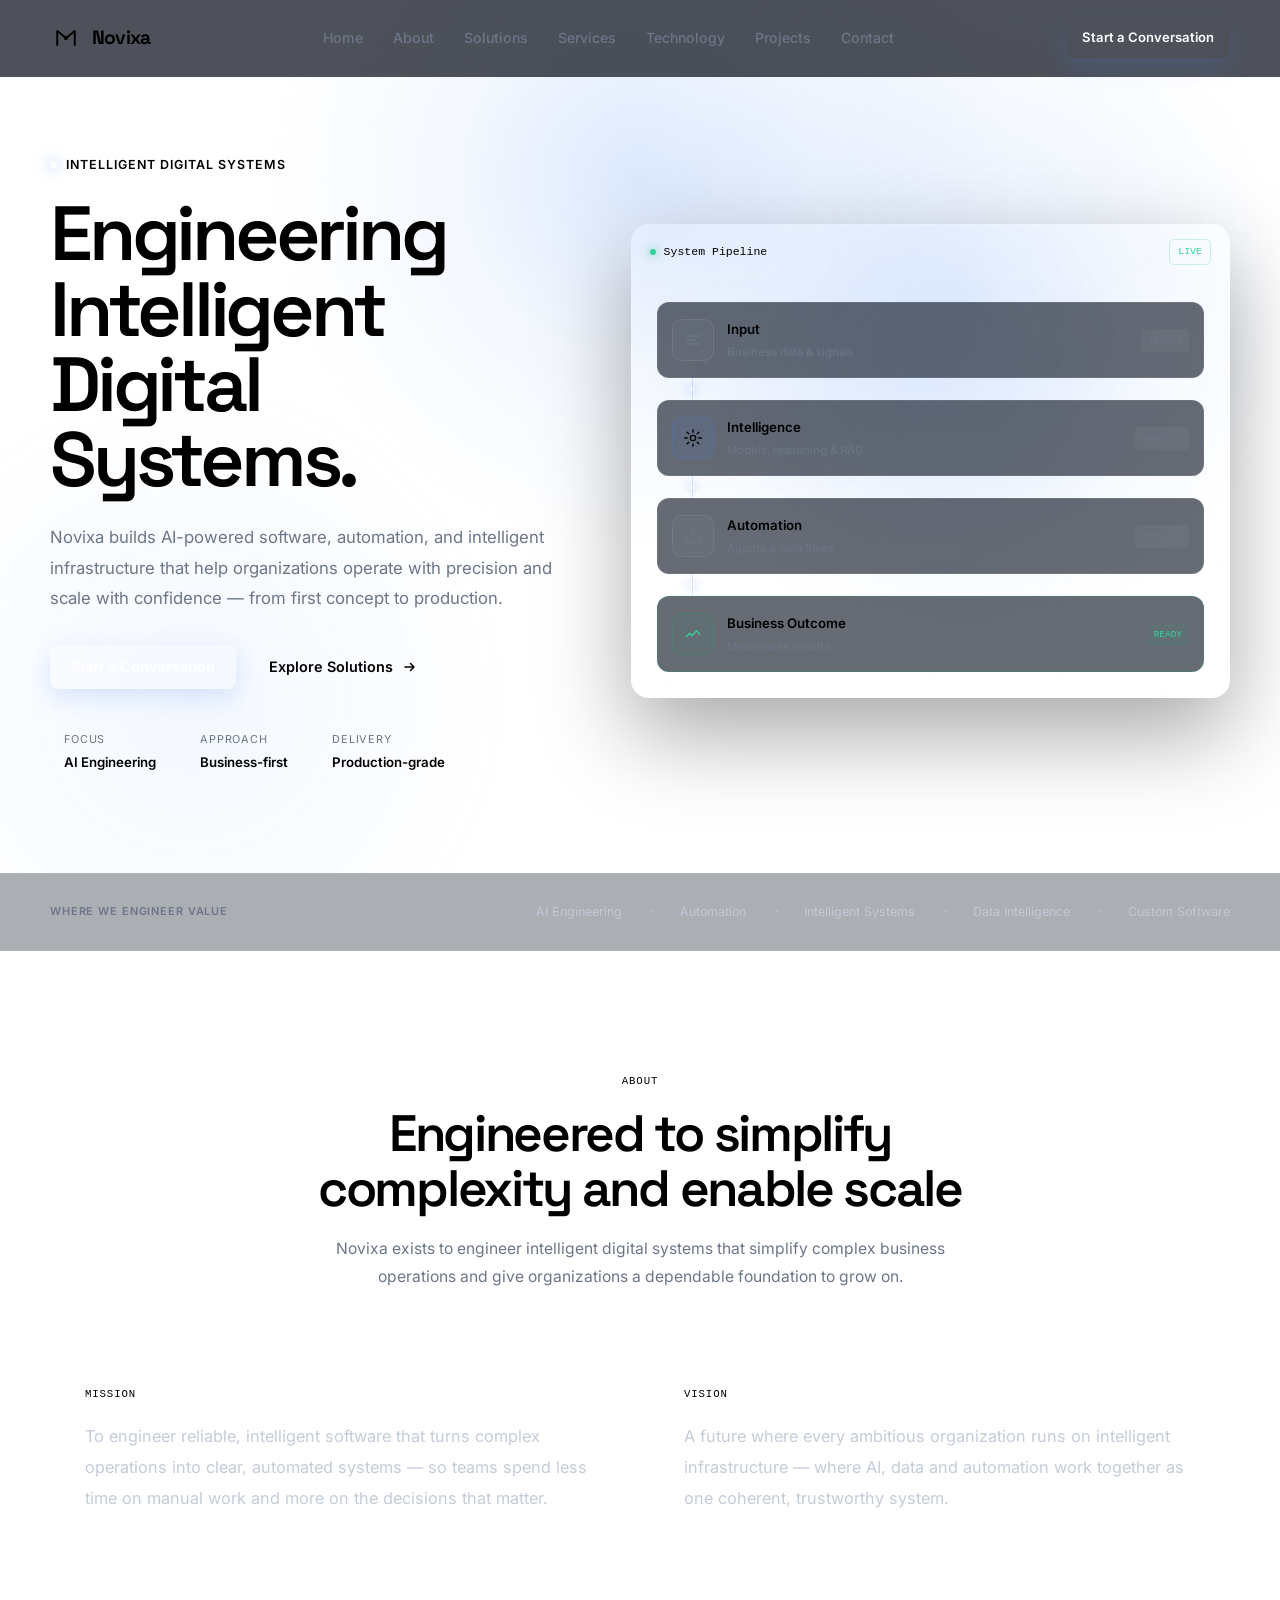
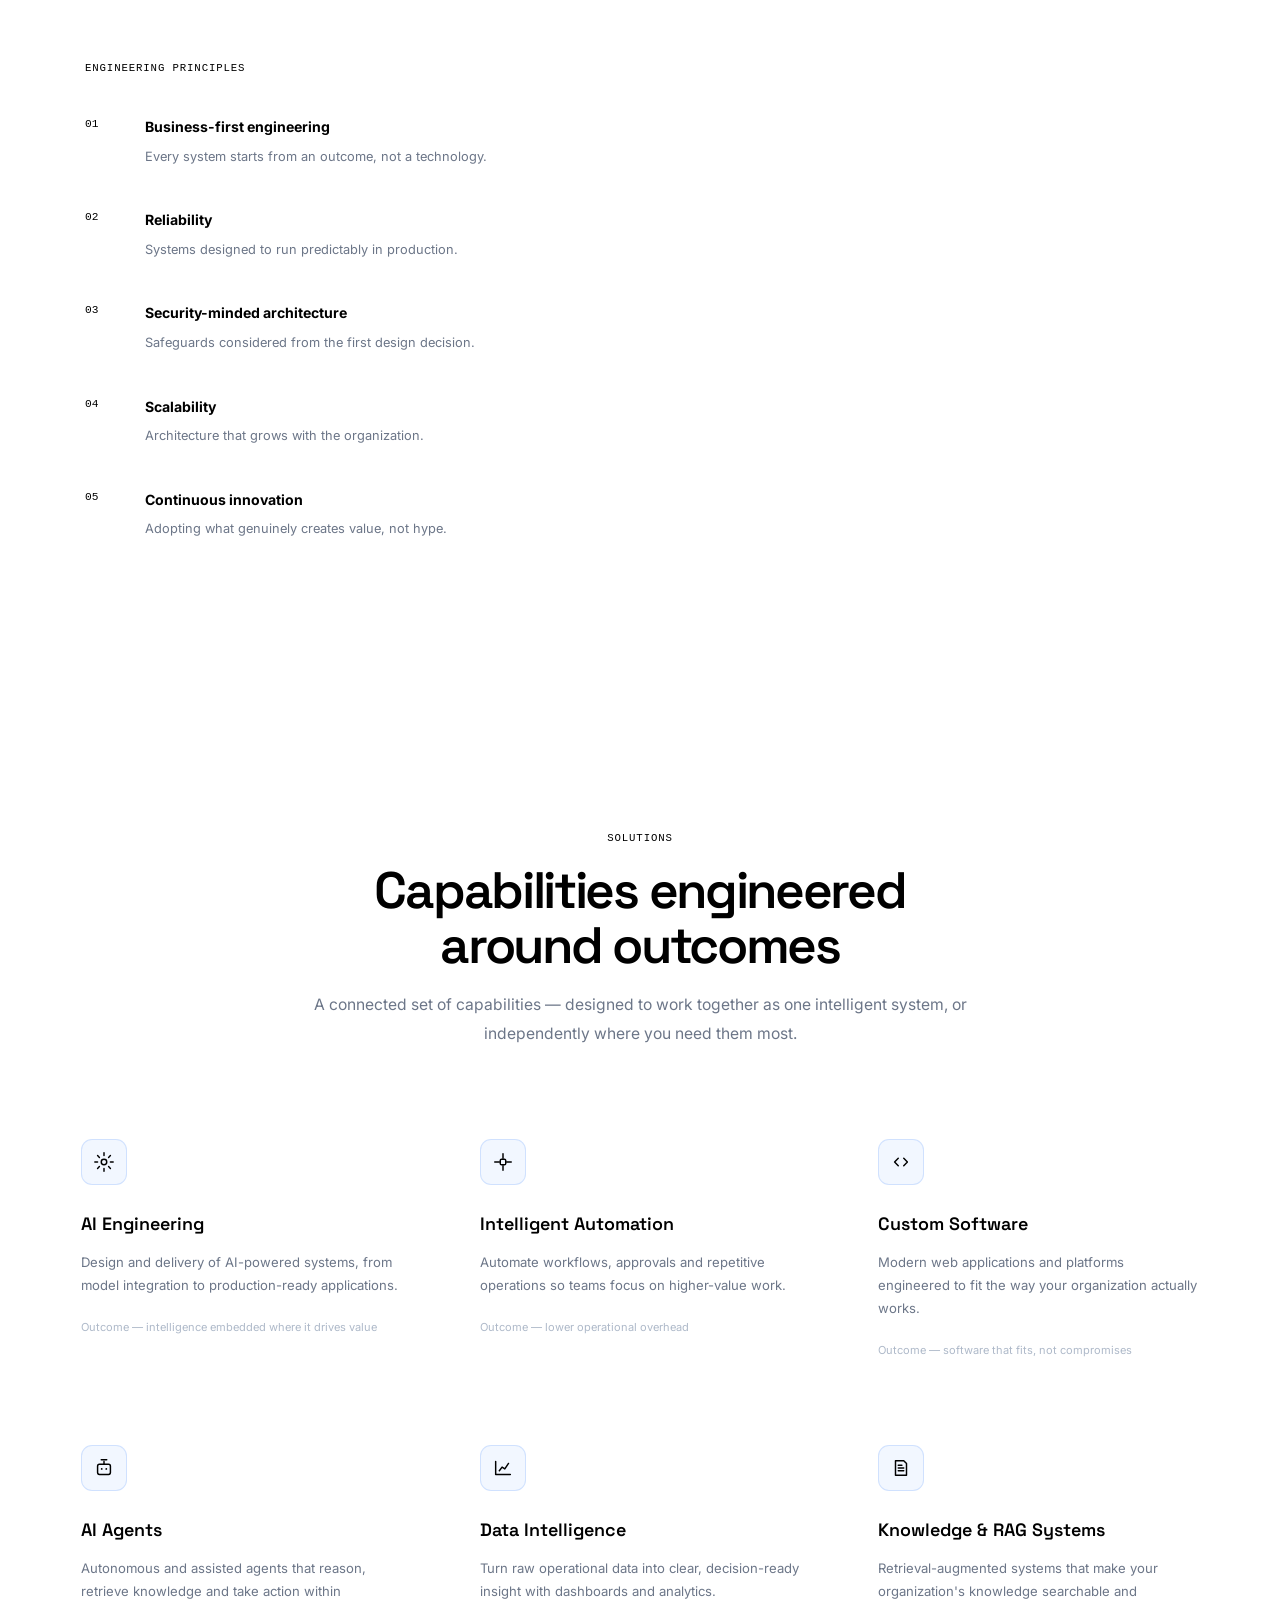
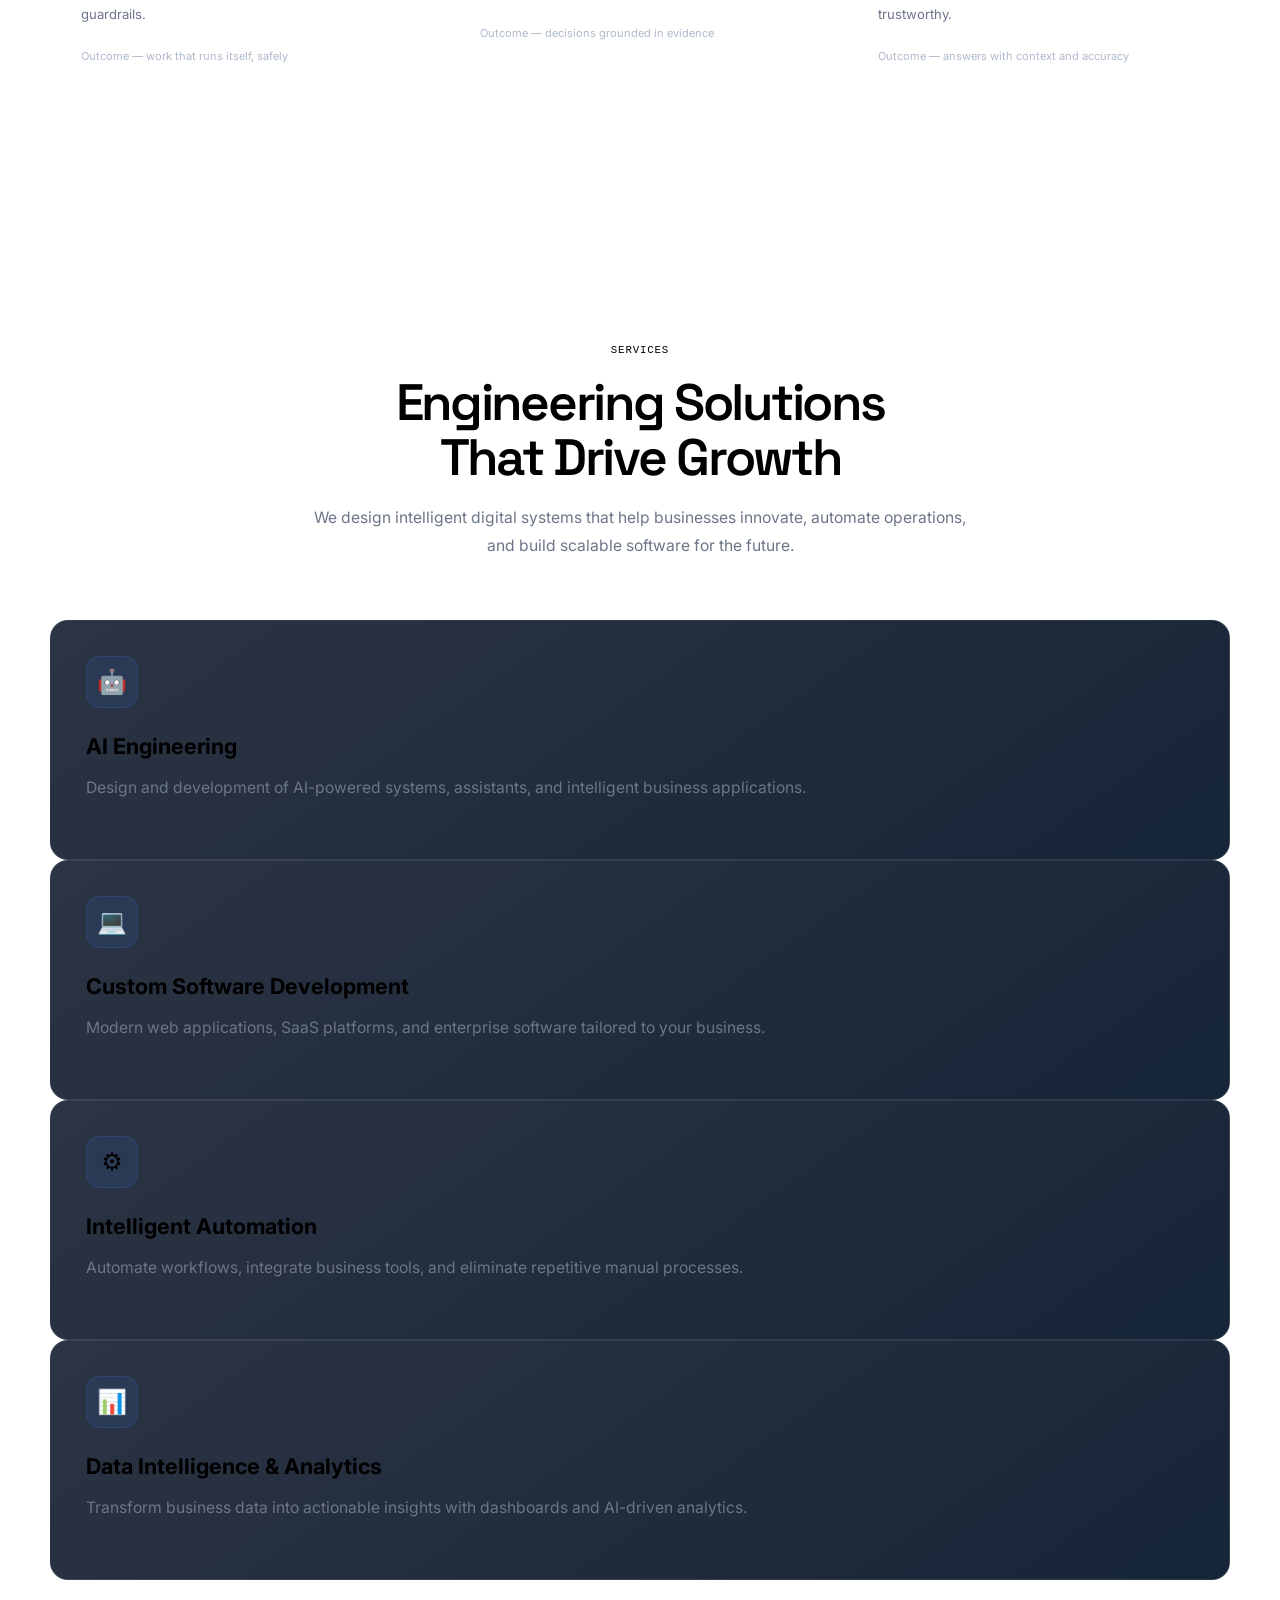
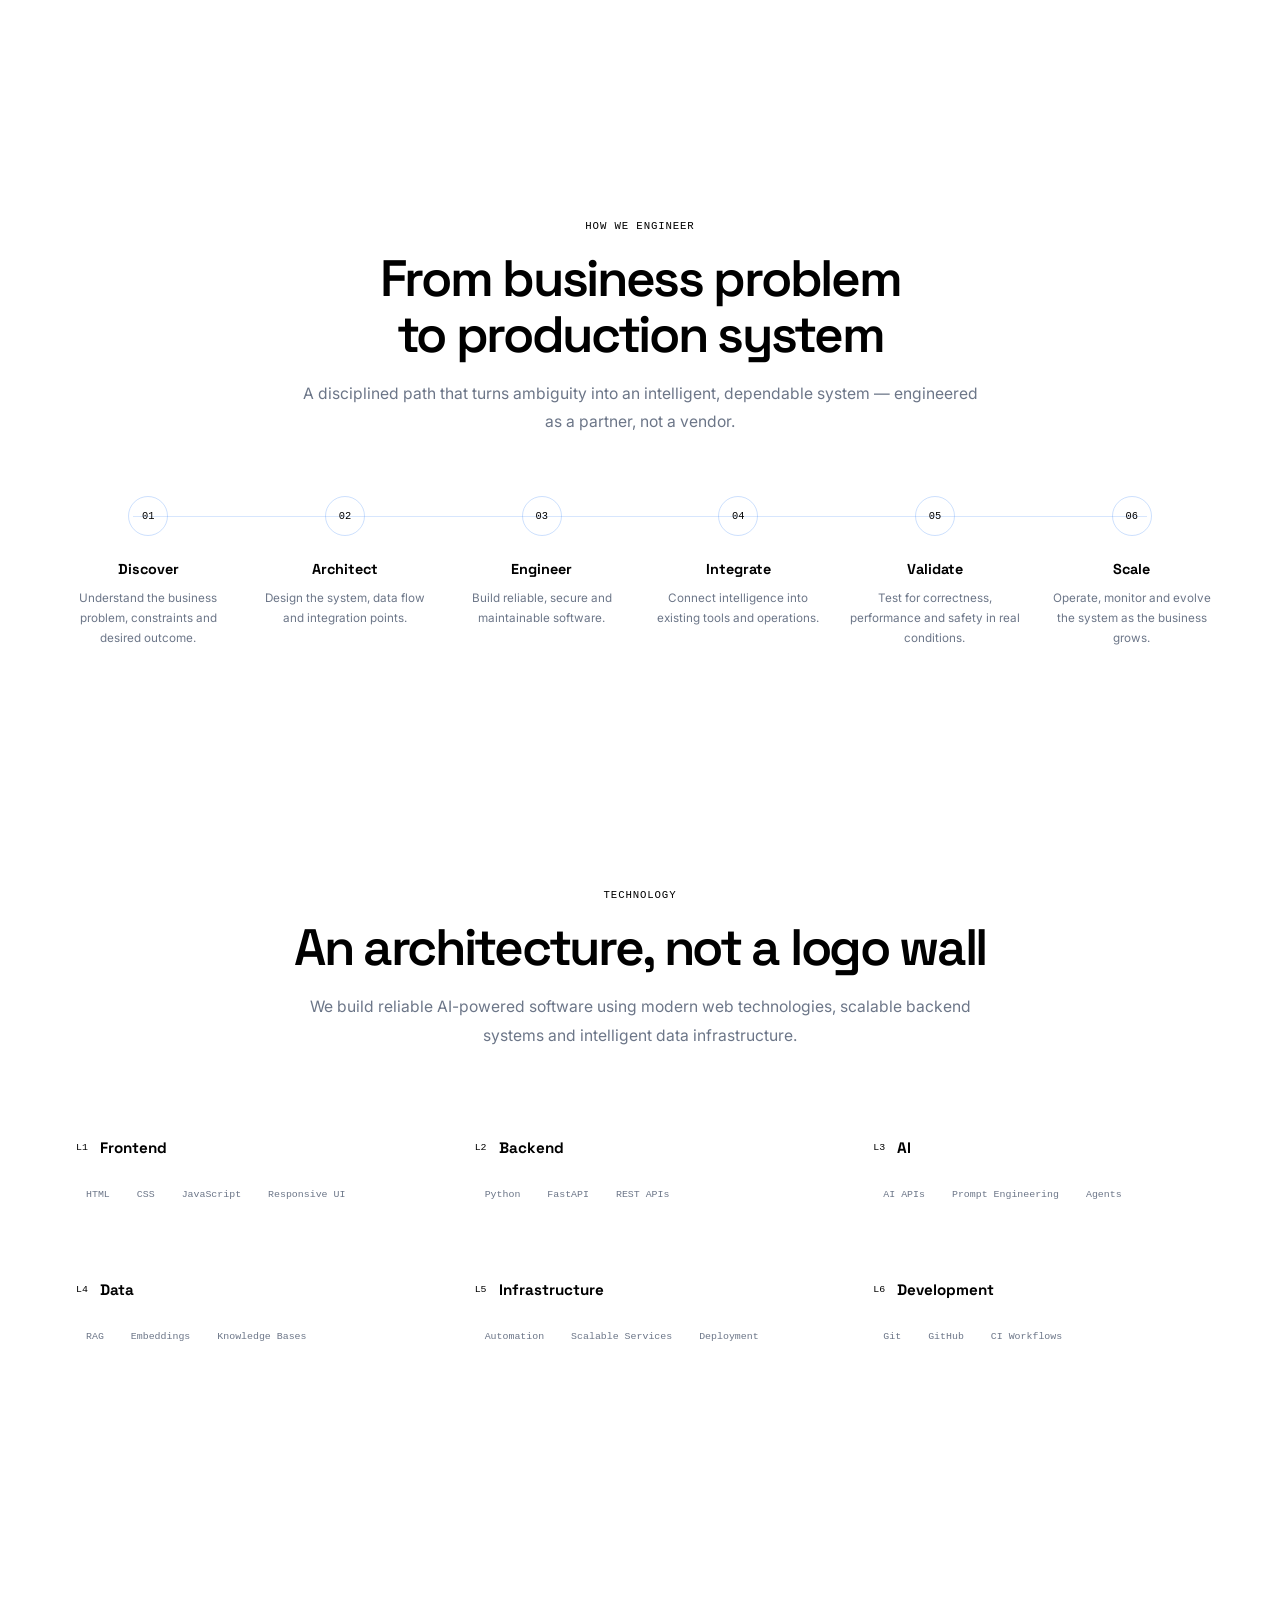
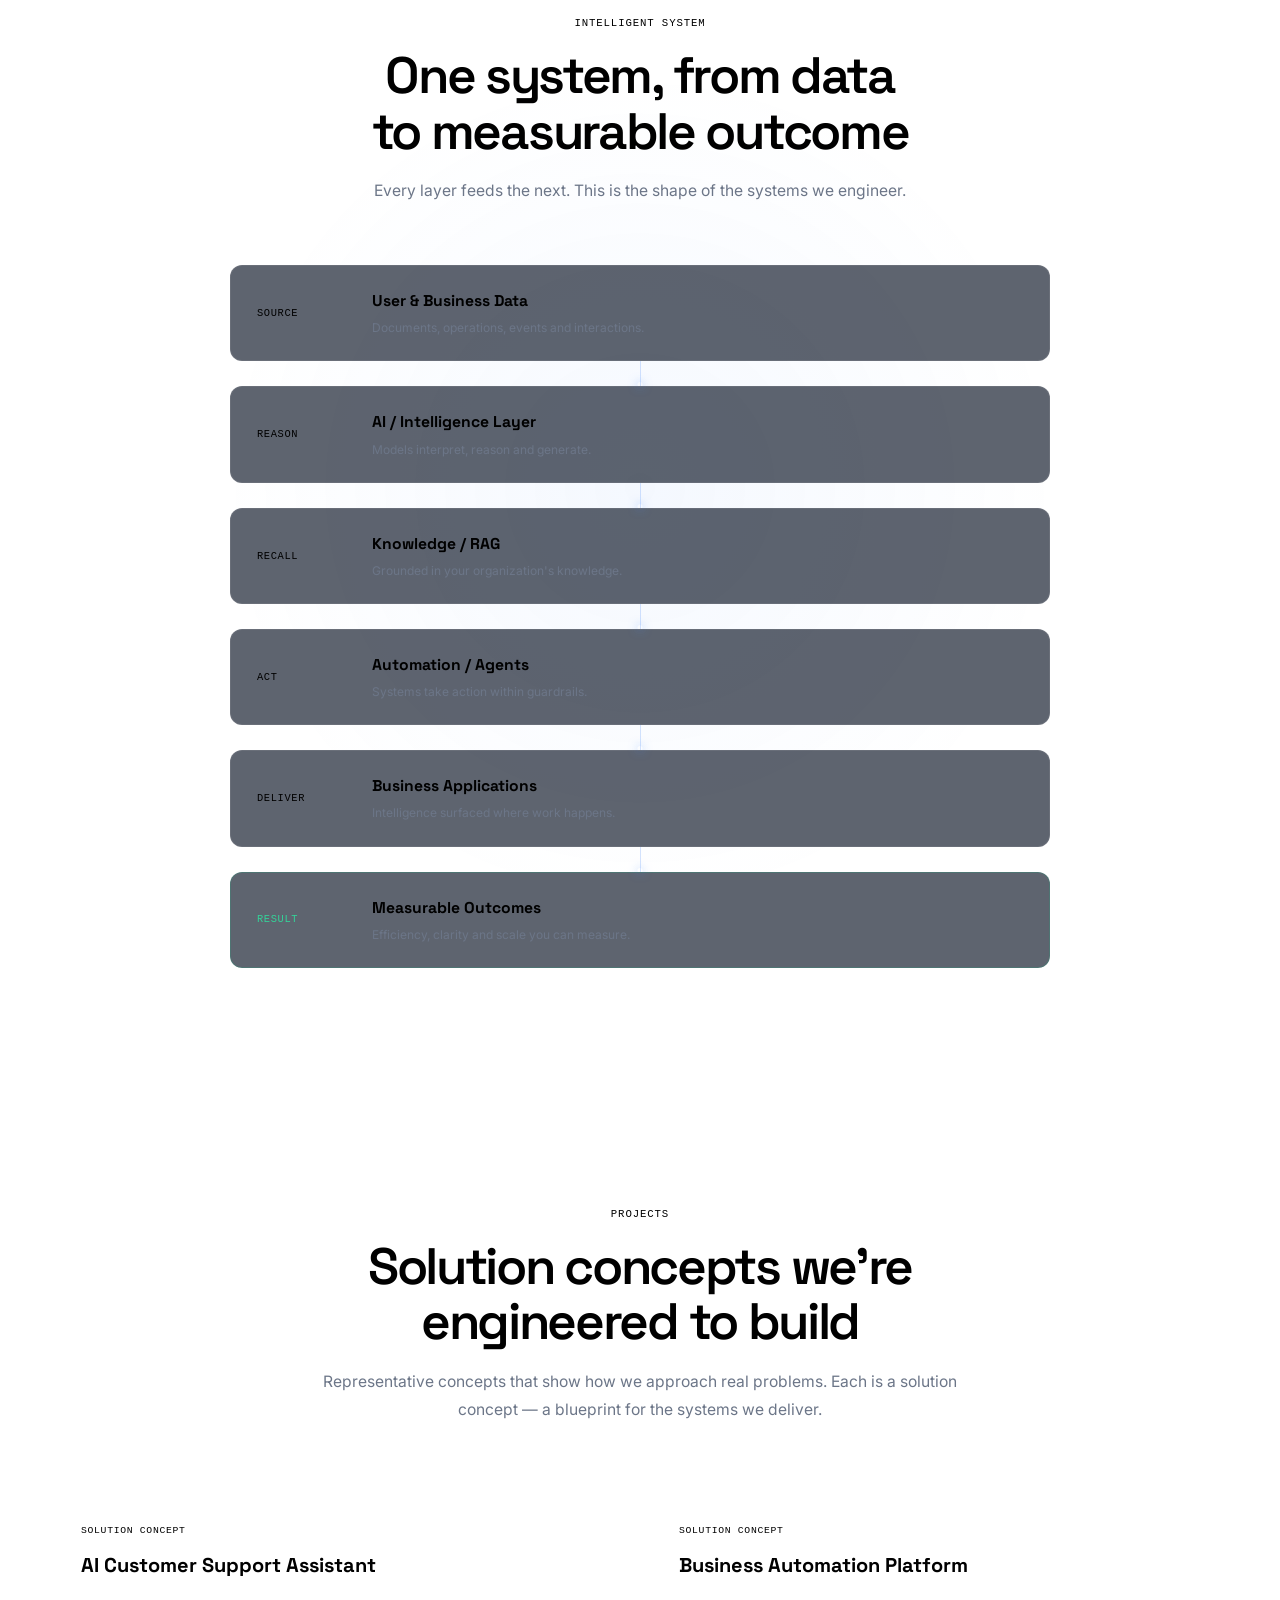
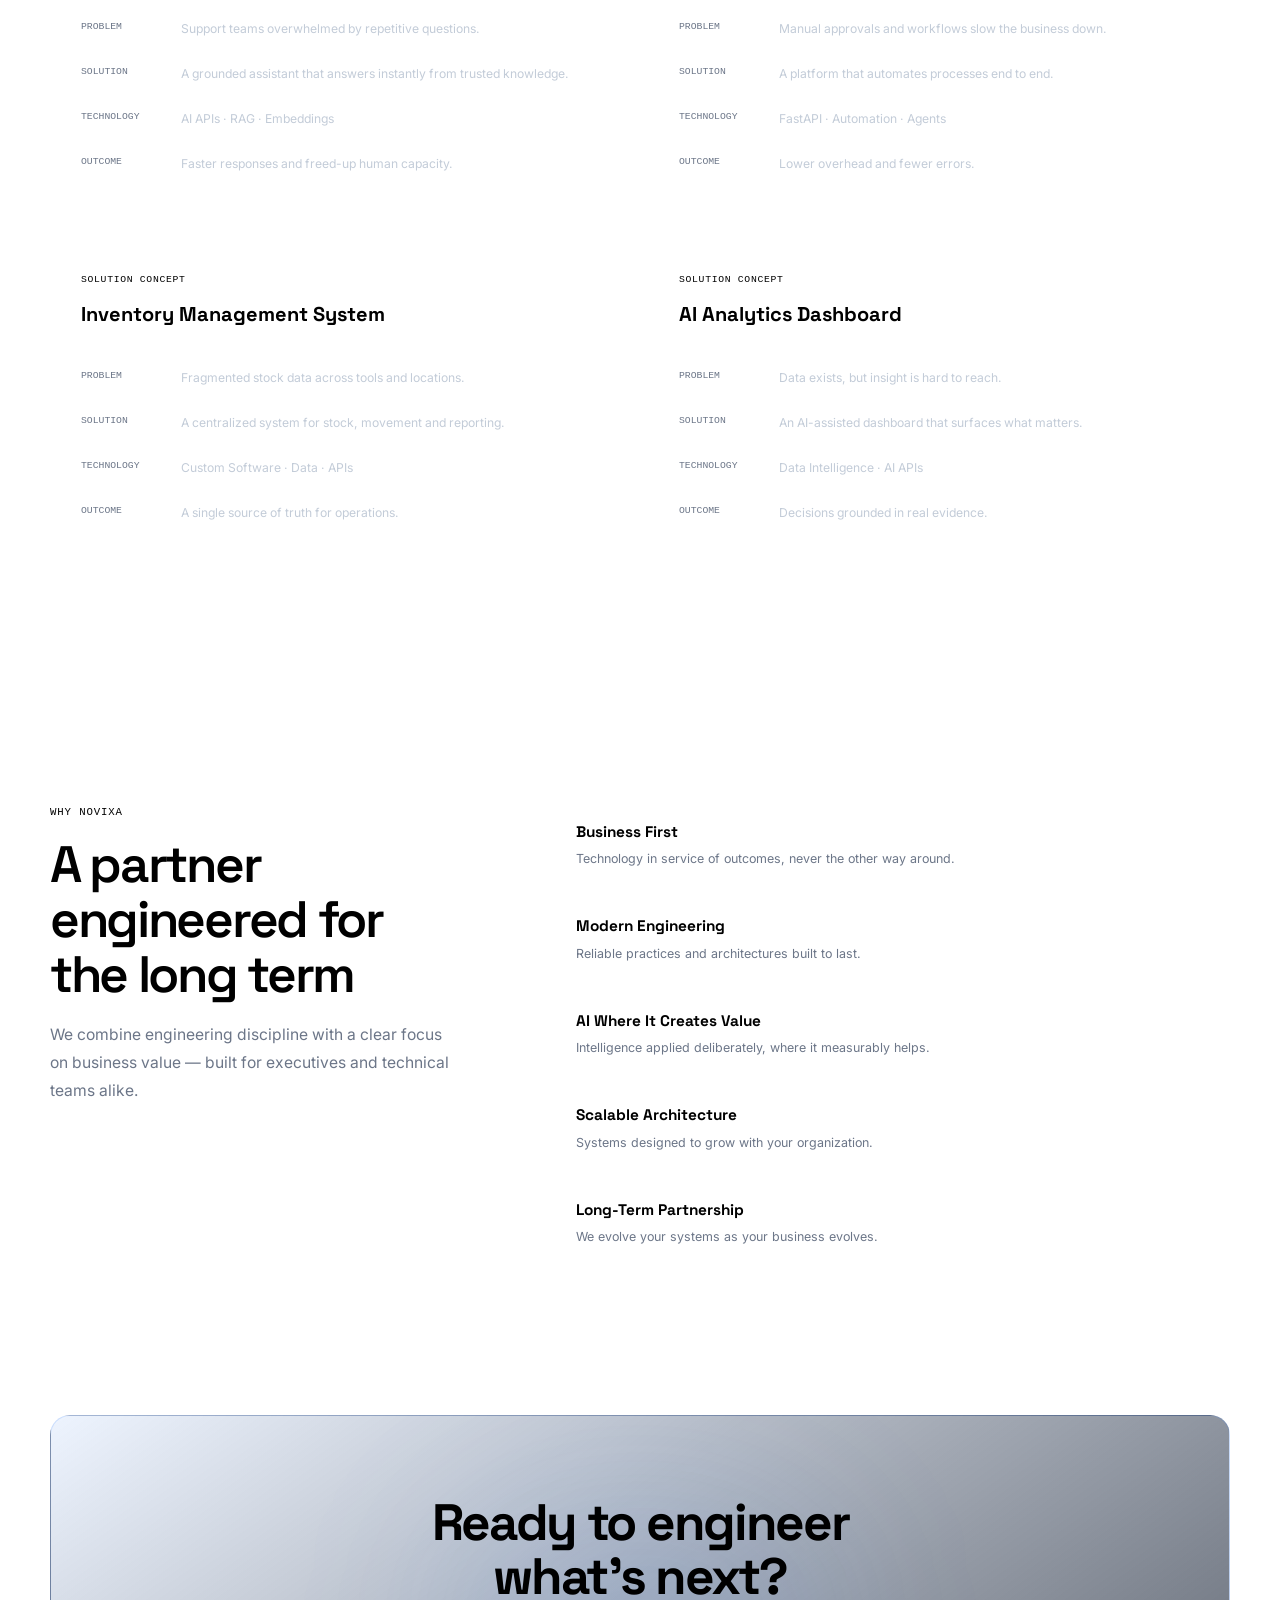
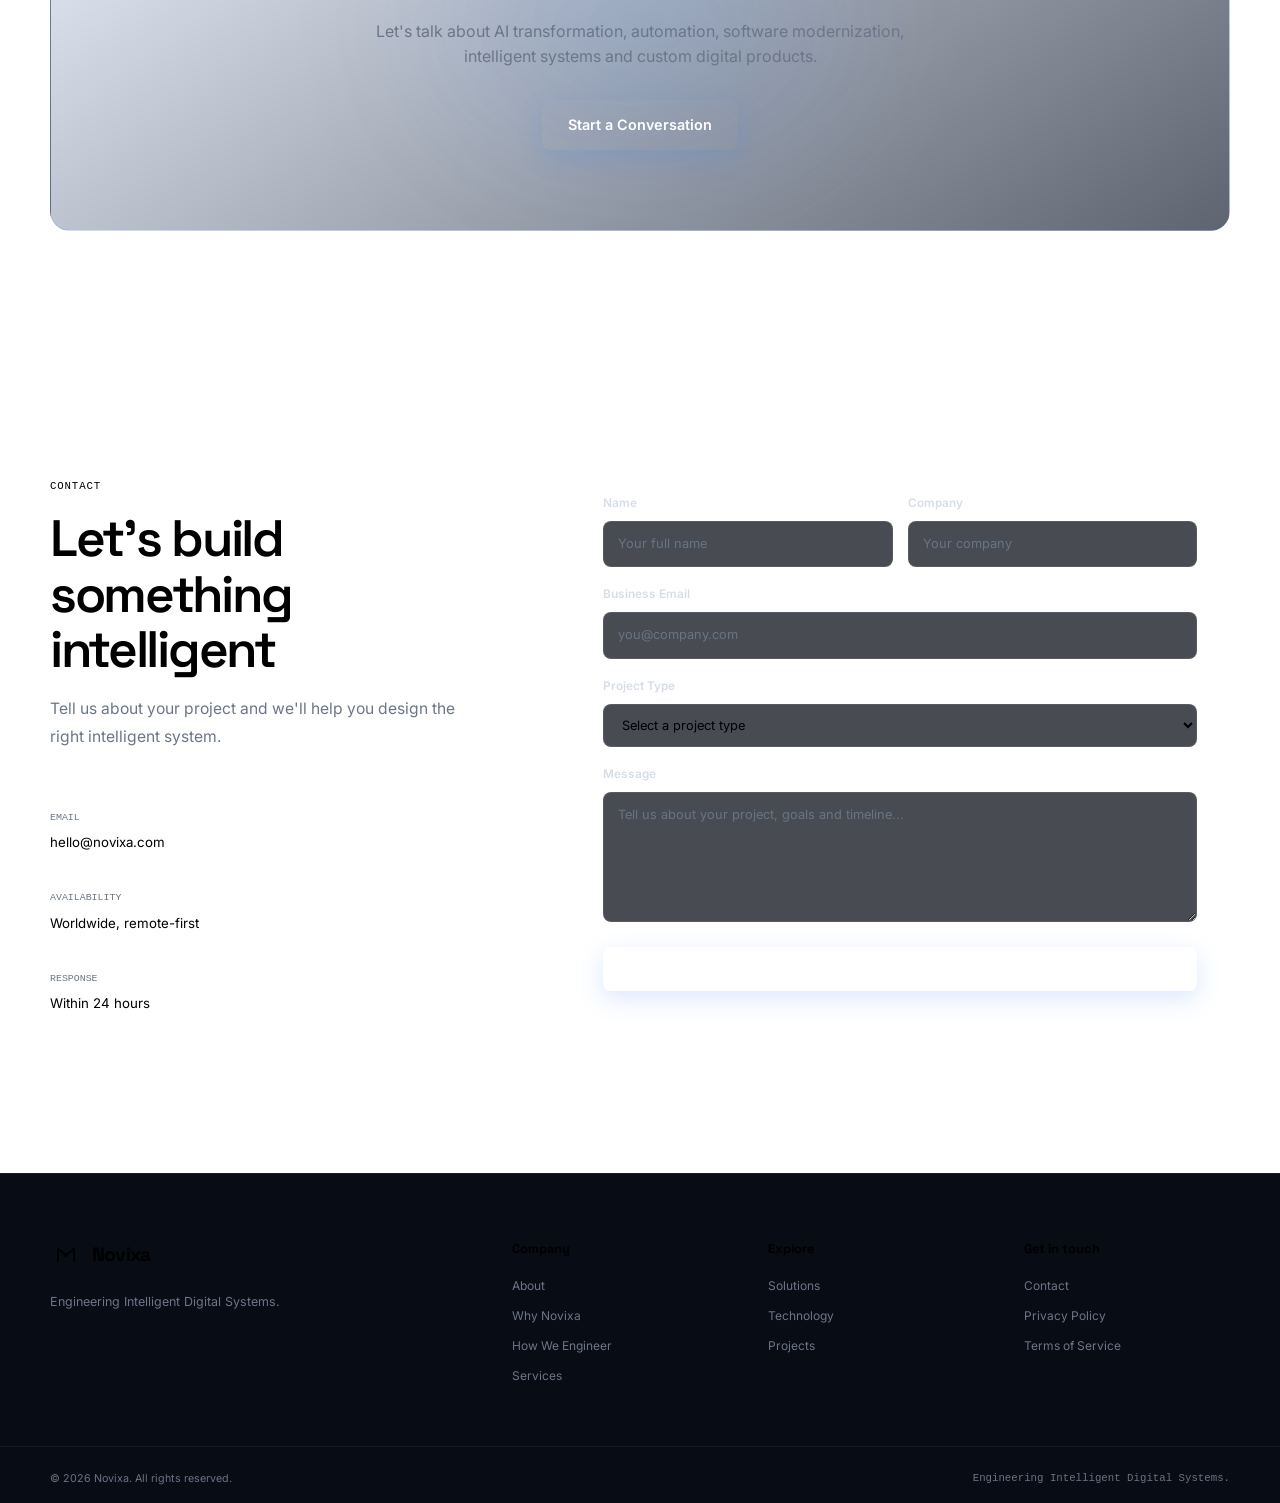
==== commit aa8b1319: "feat: complete admin dashboard and lead management" ====
--- a/index.html
+++ b/index.html
@@ -4,20 +4,32 @@
 <head>
     <meta charset="UTF-8">
     <meta name="viewport" content="width=device-width, initial-scale=1.0">
+
     <meta name="theme-color" content="#070A11">
-    <meta name="description"
-        content="Novixa engineers intelligent digital systems — AI engineering, automation, custom software, agents, data intelligence and RAG knowledge systems that help organizations operate and scale.">
+
+    <meta
+        name="description"
+        content="Novixa engineers intelligent digital systems — AI engineering, automation, custom software, AI agents, data intelligence and knowledge systems that help organizations operate and scale."
+    >
 
     <title>Novixa | Engineering Intelligent Digital Systems</title>
 
-    <!-- Fonts -->
+    <!-- ============================================================
+         FONTS
+         ============================================================ -->
+
     <link rel="preconnect" href="https://fonts.googleapis.com">
     <link rel="preconnect" href="https://fonts.gstatic.com" crossorigin>
+
     <link
         href="https://fonts.googleapis.com/css2?family=Inter:wght@400;500;600&family=Space+Grotesk:wght@400;500;600;700&display=swap"
-        rel="stylesheet">
-
-    <!-- Styles -->
+        rel="stylesheet"
+    >
+
+    <!-- ============================================================
+         STYLES
+         ============================================================ -->
+
     <link rel="stylesheet" href="css/variables.css">
     <link rel="stylesheet" href="css/style.css">
     <link rel="stylesheet" href="css/animations.css">
@@ -25,823 +37,2922 @@
     <link rel="icon" href="favicon.ico">
 </head>
 
+
 <body>
 
-    <a href="#main" class="skip-link">Skip to content</a>
+    <!-- ============================================================
+         ACCESSIBILITY
+         ============================================================ -->
+
+    <a href="#main" class="skip-link">
+        Skip to content
+    </a>
+
 
     <!-- ============================================================
          HEADER / NAVIGATION
          ============================================================ -->
-    <header class="site-header" id="site-header" data-nav>
+
+    <header
+        class="site-header"
+        id="site-header"
+        data-nav
+    >
+
         <div class="container header-inner">
 
-            <a href="#home" class="brand" aria-label="Novixa home">
-                <span class="brand-mark" aria-hidden="true">
-                    <svg viewBox="0 0 32 32" width="28" height="28" fill="none">
-                        <path d="M6 24V8l10 8 10-8v16" stroke="currentColor" stroke-width="2.2"
-                            stroke-linecap="round" stroke-linejoin="round" />
-                        <circle cx="16" cy="16" r="2.4" fill="currentColor" />
+            <!-- Brand -->
+
+            <a
+                href="#home"
+                class="brand"
+                aria-label="Novixa home"
+            >
+
+                <span
+                    class="brand-mark"
+                    aria-hidden="true"
+                >
+
+                    <svg
+                        viewBox="0 0 32 32"
+                        width="28"
+                        height="28"
+                        fill="none"
+                    >
+
+                        <path
+                            d="M6 24V8l10 8 10-8v16"
+                            stroke="currentColor"
+                            stroke-width="2.2"
+                            stroke-linecap="round"
+                            stroke-linejoin="round"
+                        />
+
+                        <circle
+                            cx="16"
+                            cy="16"
+                            r="2.4"
+                            fill="currentColor"
+                        />
+
                     </svg>
+
                 </span>
-                <span class="brand-name">Novixa</span>
+
+                <span class="brand-name">
+                    Novixa
+                </span>
+
             </a>
 
-            <nav class="primary-nav" aria-label="Primary">
+
+            <!-- Desktop Navigation -->
+
+            <nav
+                class="primary-nav"
+                aria-label="Primary"
+            >
+
                 <ul>
-                    <li><a href="#home">Home</a></li>
-                    <li><a href="#about">About</a></li>
-                    <li><a href="#solutions">Solutions</a></li>
-                    <li><a href="#technology">Technology</a></li>
-                    <li><a href="#projects">Projects</a></li>
-                    <li><a href="#contact">Contact</a></li>
+
+                    <li>
+                        <a href="#home">
+                            Home
+                        </a>
+                    </li>
+
+                    <li>
+                        <a href="#about">
+                            About
+                        </a>
+                    </li>
+
+                    <li>
+                        <a href="#solutions">
+                            Solutions
+                        </a>
+                    </li>
+
+                    <li>
+                        <a href="#services">
+                            Services
+                        </a>
+                    </li>
+
+                    <li>
+                        <a href="#technology">
+                            Technology
+                        </a>
+                    </li>
+
+                    <li>
+                        <a href="#projects">
+                            Projects
+                        </a>
+                    </li>
+
+                    <li>
+                        <a href="#contact">
+                            Contact
+                        </a>
+                    </li>
+
                 </ul>
+
             </nav>
 
+
+            <!-- Header Actions -->
+
             <div class="header-actions">
-                <a href="#contact" class="btn btn-primary btn-sm">Start a Conversation</a>
-                <button class="nav-toggle" id="nav-toggle" aria-label="Open menu" aria-expanded="false"
-                    aria-controls="mobile-nav">
-                    <span></span><span></span><span></span>
+
+                <a
+                    href="#contact"
+                    class="btn btn-primary btn-sm"
+                >
+                    Start a Conversation
+                </a>
+
+
+                <button
+                    class="nav-toggle"
+                    id="nav-toggle"
+                    aria-label="Open menu"
+                    aria-expanded="false"
+                    aria-controls="mobile-nav"
+                    type="button"
+                >
+
+                    <span></span>
+                    <span></span>
+                    <span></span>
+
                 </button>
+
             </div>
+
         </div>
 
-        <!-- Mobile drawer -->
-        <div class="mobile-nav" id="mobile-nav" aria-hidden="true">
+
+        <!-- ========================================================
+             MOBILE NAVIGATION
+             ======================================================== -->
+
+        <div
+            class="mobile-nav"
+            id="mobile-nav"
+            aria-hidden="true"
+        >
+
             <nav aria-label="Mobile">
-                <a href="#home">Home</a>
-                <a href="#about">About</a>
-                <a href="#solutions">Solutions</a>
-                <a href="#technology">Technology</a>
-                <a href="#projects">Projects</a>
-                <a href="#contact">Contact</a>
-                <a href="#contact" class="btn btn-primary">Start a Conversation</a>
+
+                <a href="#home">
+                    Home
+                </a>
+
+                <a href="#about">
+                    About
+                </a>
+
+                <a href="#solutions">
+                    Solutions
+                </a>
+
+                <a href="#services">
+                    Services
+                </a>
+
+                <a href="#technology">
+                    Technology
+                </a>
+
+                <a href="#projects">
+                    Projects
+                </a>
+
+                <a href="#contact">
+                    Contact
+                </a>
+
+                <a
+                    href="#contact"
+                    class="btn btn-primary"
+                >
+                    Start a Conversation
+                </a>
+
             </nav>
+
         </div>
+
     </header>
 
+
+
+    <!-- ============================================================
+         MAIN
+         ============================================================ -->
+
     <main id="main">
 
-        <!-- ============================================================
+
+        <!-- ========================================================
              HERO
-             ============================================================ -->
-        <section class="hero" id="home">
-            <div class="hero-bg" aria-hidden="true"></div>
+             ======================================================== -->
+
+        <section
+            class="hero"
+            id="home"
+        >
+
+            <div
+                class="hero-bg"
+                aria-hidden="true"
+            ></div>
+
+
             <div class="container hero-inner">
 
+
+                <!-- HERO COPY -->
+
                 <div class="hero-copy reveal">
+
                     <span class="eyebrow">
-                        <span class="eyebrow-dot"></span> Intelligent Digital Systems
+
+                        <span
+                            class="eyebrow-dot"
+                            aria-hidden="true"
+                        ></span>
+
+                        Intelligent Digital Systems
+
                     </span>
 
+
                     <h1 class="hero-title text-balance">
+
                         Engineering Intelligent<br>
-                        <span class="accent-text">Digital Systems.</span>
+
+                        <span class="accent-text">
+                            Digital Systems.
+                        </span>
+
                     </h1>
 
+
                     <p class="hero-lead text-pretty">
-                        Novixa builds AI-powered software, automation, and intelligent
-                        infrastructure that help organizations operate with precision
-                        and scale with confidence — from first concept to production.
+
+                        Novixa builds AI-powered software, automation,
+                        and intelligent infrastructure that help
+                        organizations operate with precision and scale
+                        with confidence — from first concept to production.
+
                     </p>
 
+
                     <div class="hero-cta">
-                        <a href="#contact" class="btn btn-primary">Start a Conversation</a>
-                        <a href="#solutions" class="btn btn-ghost">
+
+                        <a
+                            href="#contact"
+                            class="btn btn-primary"
+                        >
+                            Start a Conversation
+                        </a>
+
+
+                        <a
+                            href="#solutions"
+                            class="btn btn-ghost"
+                        >
+
                             Explore Solutions
-                            <svg width="16" height="16" viewBox="0 0 16 16" fill="none" aria-hidden="true">
-                                <path d="M3 8h9m0 0-3.5-3.5M12 8l-3.5 3.5" stroke="currentColor"
-                                    stroke-width="1.5" stroke-linecap="round" stroke-linejoin="round" />
+
+                            <svg
+                                width="16"
+                                height="16"
+                                viewBox="0 0 16 16"
+                                fill="none"
+                                aria-hidden="true"
+                            >
+
+                                <path
+                                    d="M3 8h9m0 0-3.5-3.5M12 8l-3.5 3.5"
+                                    stroke="currentColor"
+                                    stroke-width="1.5"
+                                    stroke-linecap="round"
+                                    stroke-linejoin="round"
+                                />
+
                             </svg>
+
                         </a>
+
                     </div>
 
+
+                    <!-- HERO META -->
+
                     <dl class="hero-meta">
-                        <div><dt>Focus</dt><dd>AI Engineering</dd></div>
-                        <div><dt>Approach</dt><dd>Business-first</dd></div>
-                        <div><dt>Delivery</dt><dd>Production-grade</dd></div>
+
+                        <div>
+
+                            <dt>
+                                Focus
+                            </dt>
+
+                            <dd>
+                                AI Engineering
+                            </dd>
+
+                        </div>
+
+
+                        <div>
+
+                            <dt>
+                                Approach
+                            </dt>
+
+                            <dd>
+                                Business-first
+                            </dd>
+
+                        </div>
+
+
+                        <div>
+
+                            <dt>
+                                Delivery
+                            </dt>
+
+                            <dd>
+                                Production-grade
+                            </dd>
+
+                        </div>
+
                     </dl>
+
                 </div>
 
-                <!-- System visualization -->
-                <div class="hero-panel reveal" aria-label="Intelligent system pipeline visualization">
+
+
+                <!-- =================================================
+                     HERO SYSTEM PIPELINE
+                     ================================================= -->
+
+                <div
+                    class="hero-panel reveal"
+                    aria-label="Intelligent system pipeline visualization"
+                >
+
                     <div class="panel-topbar">
+
                         <div class="panel-title">
+
                             <span class="live-dot"></span>
+
                             System Pipeline
-                        </div>
-                        <span class="panel-tag">live</span>
+
+                        </div>
+
+                        <span class="panel-tag">
+                            live
+                        </span>
+
                     </div>
 
+
                     <div class="pipeline">
-                        <div class="pipeline-node" data-stage="1">
+
+
+                        <!-- INPUT -->
+
+                        <div
+                            class="pipeline-node"
+                            data-stage="1"
+                        >
+
                             <div class="node-icon">
-                                <svg viewBox="0 0 24 24" width="20" height="20" fill="none">
-                                    <path d="M4 7h16M4 12h10M4 17h16" stroke="currentColor" stroke-width="1.6"
-                                        stroke-linecap="round" />
+
+                                <svg
+                                    viewBox="0 0 24 24"
+                                    width="20"
+                                    height="20"
+                                    fill="none"
+                                >
+
+                                    <path
+                                        d="M4 7h16M4 12h10M4 17h16"
+                                        stroke="currentColor"
+                                        stroke-width="1.6"
+                                        stroke-linecap="round"
+                                    />
+
                                 </svg>
+
                             </div>
+
+
                             <div class="node-body">
-                                <span class="node-label">Input</span>
-                                <span class="node-desc">Business data & signals</span>
+
+                                <span class="node-label">
+                                    Input
+                                </span>
+
+                                <span class="node-desc">
+                                    Business data & signals
+                                </span>
+
                             </div>
-                            <span class="node-metric">ingest</span>
-                        </div>
-
-                        <div class="pipeline-flow" aria-hidden="true"><span></span></div>
-
-                        <div class="pipeline-node" data-stage="2">
+
+
+                            <span class="node-metric">
+                                ingest
+                            </span>
+
+                        </div>
+
+
+                        <div
+                            class="pipeline-flow"
+                            aria-hidden="true"
+                        >
+                            <span></span>
+                        </div>
+
+
+                        <!-- INTELLIGENCE -->
+
+                        <div
+                            class="pipeline-node"
+                            data-stage="2"
+                        >
+
                             <div class="node-icon accent">
-                                <svg viewBox="0 0 24 24" width="20" height="20" fill="none">
-                                    <circle cx="12" cy="12" r="3.2" stroke="currentColor" stroke-width="1.6" />
-                                    <path d="M12 2v3M12 19v3M2 12h3M19 12h3M5 5l2 2M17 17l2 2M19 5l-2 2M7 17l-2 2"
-                                        stroke="currentColor" stroke-width="1.6" stroke-linecap="round" />
+
+                                <svg
+                                    viewBox="0 0 24 24"
+                                    width="20"
+                                    height="20"
+                                    fill="none"
+                                >
+
+                                    <circle
+                                        cx="12"
+                                        cy="12"
+                                        r="3.2"
+                                        stroke="currentColor"
+                                        stroke-width="1.6"
+                                    />
+
+                                    <path
+                                        d="M12 2v3M12 19v3M2 12h3M19 12h3M5 5l2 2M17 17l2 2M19 5l-2 2M7 17l-2 2"
+                                        stroke="currentColor"
+                                        stroke-width="1.6"
+                                        stroke-linecap="round"
+                                    />
+
                                 </svg>
+
                             </div>
+
+
                             <div class="node-body">
-                                <span class="node-label">Intelligence</span>
-                                <span class="node-desc">Models, reasoning & RAG</span>
+
+                                <span class="node-label">
+                                    Intelligence
+                                </span>
+
+                                <span class="node-desc">
+                                    Models, reasoning & RAG
+                                </span>
+
                             </div>
-                            <span class="node-metric">process</span>
-                        </div>
-
-                        <div class="pipeline-flow" aria-hidden="true"><span></span></div>
-
-                        <div class="pipeline-node" data-stage="3">
+
+
+                            <span class="node-metric">
+                                process
+                            </span>
+
+                        </div>
+
+
+                        <div
+                            class="pipeline-flow"
+                            aria-hidden="true"
+                        >
+                            <span></span>
+                        </div>
+
+
+                        <!-- AUTOMATION -->
+
+                        <div
+                            class="pipeline-node"
+                            data-stage="3"
+                        >
+
                             <div class="node-icon">
-                                <svg viewBox="0 0 24 24" width="20" height="20" fill="none">
-                                    <path d="M12 3v6l4 2M7 20a5 5 0 0 1-3-9M17 20a5 5 0 0 0 3-9" stroke="currentColor"
-                                        stroke-width="1.6" stroke-linecap="round" stroke-linejoin="round" />
-                                    <circle cx="12" cy="20" r="1.6" fill="currentColor" />
+
+                                <svg
+                                    viewBox="0 0 24 24"
+                                    width="20"
+                                    height="20"
+                                    fill="none"
+                                >
+
+                                    <path
+                                        d="M12 3v6l4 2M7 20a5 5 0 0 1-3-9M17 20a5 5 0 0 0 3-9"
+                                        stroke="currentColor"
+                                        stroke-width="1.6"
+                                        stroke-linecap="round"
+                                        stroke-linejoin="round"
+                                    />
+
+                                    <circle
+                                        cx="12"
+                                        cy="20"
+                                        r="1.6"
+                                        fill="currentColor"
+                                    />
+
                                 </svg>
+
                             </div>
+
+
                             <div class="node-body">
-                                <span class="node-label">Automation</span>
-                                <span class="node-desc">Agents & workflows</span>
+
+                                <span class="node-label">
+                                    Automation
+                                </span>
+
+                                <span class="node-desc">
+                                    Agents & workflows
+                                </span>
+
                             </div>
-                            <span class="node-metric">execute</span>
-                        </div>
-
-                        <div class="pipeline-flow" aria-hidden="true"><span></span></div>
-
-                        <div class="pipeline-node outcome" data-stage="4">
+
+
+                            <span class="node-metric">
+                                execute
+                            </span>
+
+                        </div>
+
+
+                        <div
+                            class="pipeline-flow"
+                            aria-hidden="true"
+                        >
+                            <span></span>
+                        </div>
+
+
+                        <!-- OUTCOME -->
+
+                        <div
+                            class="pipeline-node outcome"
+                            data-stage="4"
+                        >
+
                             <div class="node-icon success">
-                                <svg viewBox="0 0 24 24" width="20" height="20" fill="none">
-                                    <path d="M4 15l4-4 3 3 5-6 4 4" stroke="currentColor" stroke-width="1.6"
-                                        stroke-linecap="round" stroke-linejoin="round" />
+
+                                <svg
+                                    viewBox="0 0 24 24"
+                                    width="20"
+                                    height="20"
+                                    fill="none"
+                                >
+
+                                    <path
+                                        d="M4 15l4-4 3 3 5-6 4 4"
+                                        stroke="currentColor"
+                                        stroke-width="1.6"
+                                        stroke-linecap="round"
+                                        stroke-linejoin="round"
+                                    />
+
                                 </svg>
+
                             </div>
+
+
                             <div class="node-body">
-                                <span class="node-label">Business Outcome</span>
-                                <span class="node-desc">Measurable results</span>
+
+                                <span class="node-label">
+                                    Business Outcome
+                                </span>
+
+                                <span class="node-desc">
+                                    Measurable results
+                                </span>
+
                             </div>
-                            <span class="node-metric success-metric">ready</span>
-                        </div>
+
+
+                            <span class="node-metric success-metric">
+                                ready
+                            </span>
+
+                        </div>
+
                     </div>
+
                 </div>
 
             </div>
+
         </section>
 
-        <!-- ============================================================
-             TRUST / POSITIONING STRIP
-             ============================================================ -->
-        <section class="trust" aria-label="What we focus on">
+
+
+        <!-- ========================================================
+             TRUST STRIP
+             ======================================================== -->
+
+        <section
+            class="trust"
+            aria-label="What we focus on"
+        >
+
             <div class="container">
-                <p class="trust-label">Where we engineer value</p>
+
+                <p class="trust-label">
+                    Where we engineer value
+                </p>
+
+
                 <ul class="trust-list">
-                    <li>AI Engineering</li>
-                    <li>Automation</li>
-                    <li>Intelligent Systems</li>
-                    <li>Data Intelligence</li>
-                    <li>Custom Software</li>
+
+                    <li>
+                        AI Engineering
+                    </li>
+
+                    <li>
+                        Automation
+                    </li>
+
+                    <li>
+                        Intelligent Systems
+                    </li>
+
+                    <li>
+                        Data Intelligence
+                    </li>
+
+                    <li>
+                        Custom Software
+                    </li>
+
                 </ul>
+
             </div>
+
         </section>
 
-        <!-- ============================================================
+
+
+        <!-- ========================================================
              ABOUT
-             ============================================================ -->
-        <section class="section" id="about">
+             ======================================================== -->
+
+        <section
+            class="section"
+            id="about"
+        >
+
             <div class="container">
+
                 <div class="section-head reveal">
-                    <span class="section-tag">About</span>
-                    <h2 class="section-title text-balance">Engineered to simplify complexity and enable scale</h2>
+
+                    <span class="section-tag">
+                        About
+                    </span>
+
+
+                    <h2 class="section-title text-balance">
+                        Engineered to simplify complexity and enable scale
+                    </h2>
+
+
                     <p class="section-desc text-pretty">
-                        Novixa exists to engineer intelligent digital systems that simplify
-                        complex business operations and give organizations a dependable
-                        foundation to grow on.
+
+                        Novixa exists to engineer intelligent digital
+                        systems that simplify complex business operations
+                        and give organizations a dependable foundation
+                        to grow on.
+
                     </p>
+
                 </div>
 
+
                 <div class="about-grid">
+
+
                     <article class="about-card feature reveal">
-                        <span class="card-kicker">Mission</span>
+
+                        <span class="card-kicker">
+                            Mission
+                        </span>
+
                         <p>
-                            To engineer reliable, intelligent software that turns complex
-                            operations into clear, automated systems — so teams spend less
-                            time on manual work and more on the decisions that matter.
+
+                            To engineer reliable, intelligent software
+                            that turns complex operations into clear,
+                            automated systems — so teams spend less time
+                            on manual work and more on the decisions
+                            that matter.
+
                         </p>
+
                     </article>
 
+
                     <article class="about-card feature reveal">
-                        <span class="card-kicker">Vision</span>
+
+                        <span class="card-kicker">
+                            Vision
+                        </span>
+
                         <p>
-                            A future where every ambitious organization runs on intelligent
-                            infrastructure — where AI, data and automation work together as
-                            one coherent, trustworthy system.
+
+                            A future where every ambitious organization
+                            runs on intelligent infrastructure — where
+                            AI, data and automation work together as one
+                            coherent, trustworthy system.
+
                         </p>
+
                     </article>
 
+
                     <div class="principles reveal">
-                        <span class="card-kicker">Engineering Principles</span>
+
+                        <span class="card-kicker">
+                            Engineering Principles
+                        </span>
+
+
                         <ul class="principle-list">
+
+
                             <li>
-                                <span class="principle-index">01</span>
+
+                                <span class="principle-index">
+                                    01
+                                </span>
+
                                 <div>
-                                    <strong>Business-first engineering</strong>
-                                    <span>Every system starts from an outcome, not a technology.</span>
+
+                                    <strong>
+                                        Business-first engineering
+                                    </strong>
+
+                                    <span>
+                                        Every system starts from an outcome,
+                                        not a technology.
+                                    </span>
+
                                 </div>
+
                             </li>
+
+
                             <li>
-                                <span class="principle-index">02</span>
+
+                                <span class="principle-index">
+                                    02
+                                </span>
+
                                 <div>
-                                    <strong>Reliability</strong>
-                                    <span>Systems designed to run predictably in production.</span>
+
+                                    <strong>
+                                        Reliability
+                                    </strong>
+
+                                    <span>
+                                        Systems designed to run predictably
+                                        in production.
+                                    </span>
+
                                 </div>
+
                             </li>
+
+
                             <li>
-                                <span class="principle-index">03</span>
+
+                                <span class="principle-index">
+                                    03
+                                </span>
+
                                 <div>
-                                    <strong>Security-minded architecture</strong>
-                                    <span>Safeguards considered from the first design decision.</span>
+
+                                    <strong>
+                                        Security-minded architecture
+                                    </strong>
+
+                                    <span>
+                                        Safeguards considered from the first
+                                        design decision.
+                                    </span>
+
                                 </div>
+
                             </li>
+
+
                             <li>
-                                <span class="principle-index">04</span>
+
+                                <span class="principle-index">
+                                    04
+                                </span>
+
                                 <div>
-                                    <strong>Scalability</strong>
-                                    <span>Architecture that grows with the organization.</span>
+
+                                    <strong>
+                                        Scalability
+                                    </strong>
+
+                                    <span>
+                                        Architecture that grows with the
+                                        organization.
+                                    </span>
+
                                 </div>
+
                             </li>
+
+
                             <li>
-                                <span class="principle-index">05</span>
+
+                                <span class="principle-index">
+                                    05
+                                </span>
+
                                 <div>
-                                    <strong>Continuous innovation</strong>
-                                    <span>Adopting what genuinely creates value, not hype.</span>
+
+                                    <strong>
+                                        Continuous innovation
+                                    </strong>
+
+                                    <span>
+                                        Adopting what genuinely creates value,
+                                        not hype.
+                                    </span>
+
                                 </div>
+
                             </li>
+
                         </ul>
+
                     </div>
+
                 </div>
+
             </div>
+
         </section>
 
-        <!-- ============================================================
+
+
+        <!-- ========================================================
              SOLUTIONS
-             ============================================================ -->
-        <section class="section section-alt" id="solutions">
+             ======================================================== -->
+
+        <section
+            class="section section-alt"
+            id="solutions"
+        >
+
             <div class="container">
+
                 <div class="section-head reveal">
-                    <span class="section-tag">Solutions</span>
-                    <h2 class="section-title text-balance">Capabilities engineered around outcomes</h2>
+
+                    <span class="section-tag">
+                        Solutions
+                    </span>
+
+
+                    <h2 class="section-title text-balance">
+                        Capabilities engineered around outcomes
+                    </h2>
+
+
                     <p class="section-desc text-pretty">
-                        A connected set of capabilities — designed to work together as one
-                        intelligent system, or independently where you need them most.
+
+                        A connected set of capabilities — designed to
+                        work together as one intelligent system, or
+                        independently where you need them most.
+
                     </p>
+
                 </div>
 
+
                 <div class="solutions-grid">
 
+
+                    <!-- AI ENGINEERING -->
+
                     <article class="solution-card reveal">
+
                         <div class="solution-icon">
-                            <svg viewBox="0 0 24 24" width="22" height="22" fill="none">
-                                <circle cx="12" cy="12" r="3" stroke="currentColor" stroke-width="1.6" />
-                                <path d="M12 2v3M12 19v3M2 12h3M19 12h3M5 5l2 2M17 17l2 2M19 5l-2 2M7 17l-2 2"
-                                    stroke="currentColor" stroke-width="1.6" stroke-linecap="round" />
+
+                            <svg
+                                viewBox="0 0 24 24"
+                                width="22"
+                                height="22"
+                                fill="none"
+                            >
+
+                                <circle
+                                    cx="12"
+                                    cy="12"
+                                    r="3"
+                                    stroke="currentColor"
+                                    stroke-width="1.6"
+                                />
+
+                                <path
+                                    d="M12 2v3M12 19v3M2 12h3M19 12h3M5 5l2 2M17 17l2 2M19 5l-2 2M7 17l-2 2"
+                                    stroke="currentColor"
+                                    stroke-width="1.6"
+                                    stroke-linecap="round"
+                                />
+
                             </svg>
-                        </div>
-                        <h3>AI Engineering</h3>
-                        <p>Design and delivery of AI-powered systems, from model integration to production-ready applications.</p>
-                        <span class="solution-outcome">Outcome — intelligence embedded where it drives value</span>
+
+                        </div>
+
+                        <h3>
+                            AI Engineering
+                        </h3>
+
+                        <p>
+                            Design and delivery of AI-powered systems,
+                            from model integration to production-ready
+                            applications.
+                        </p>
+
+                        <span class="solution-outcome">
+                            Outcome — intelligence embedded where it drives value
+                        </span>
+
                     </article>
 
+
+                    <!-- AUTOMATION -->
+
                     <article class="solution-card reveal">
+
                         <div class="solution-icon">
-                            <svg viewBox="0 0 24 24" width="22" height="22" fill="none">
-                                <path d="M12 3v5M12 16v5M3 12h5M16 12h5" stroke="currentColor" stroke-width="1.6"
-                                    stroke-linecap="round" />
-                                <rect x="9" y="9" width="6" height="6" rx="1.4" stroke="currentColor"
-                                    stroke-width="1.6" />
+
+                            <svg
+                                viewBox="0 0 24 24"
+                                width="22"
+                                height="22"
+                                fill="none"
+                            >
+
+                                <path
+                                    d="M12 3v5M12 16v5M3 12h5M16 12h5"
+                                    stroke="currentColor"
+                                    stroke-width="1.6"
+                                    stroke-linecap="round"
+                                />
+
+                                <rect
+                                    x="9"
+                                    y="9"
+                                    width="6"
+                                    height="6"
+                                    rx="1.4"
+                                    stroke="currentColor"
+                                    stroke-width="1.6"
+                                />
+
                             </svg>
-                        </div>
-                        <h3>Intelligent Automation</h3>
-                        <p>Automate workflows, approvals and repetitive operations so teams focus on higher-value work.</p>
-                        <span class="solution-outcome">Outcome — lower operational overhead</span>
+
+                        </div>
+
+                        <h3>
+                            Intelligent Automation
+                        </h3>
+
+                        <p>
+                            Automate workflows, approvals and repetitive
+                            operations so teams focus on higher-value work.
+                        </p>
+
+                        <span class="solution-outcome">
+                            Outcome — lower operational overhead
+                        </span>
+
                     </article>
 
+
+                    <!-- CUSTOM SOFTWARE -->
+
                     <article class="solution-card reveal">
+
                         <div class="solution-icon">
-                            <svg viewBox="0 0 24 24" width="22" height="22" fill="none">
-                                <path d="M9 8l-4 4 4 4M15 8l4 4-4 4" stroke="currentColor" stroke-width="1.6"
-                                    stroke-linecap="round" stroke-linejoin="round" />
+
+                            <svg
+                                viewBox="0 0 24 24"
+                                width="22"
+                                height="22"
+                                fill="none"
+                            >
+
+                                <path
+                                    d="M9 8l-4 4 4 4M15 8l4 4-4 4"
+                                    stroke="currentColor"
+                                    stroke-width="1.6"
+                                    stroke-linecap="round"
+                                    stroke-linejoin="round"
+                                />
+
                             </svg>
-                        </div>
-                        <h3>Custom Software</h3>
-                        <p>Modern web applications and platforms engineered to fit the way your organization actually works.</p>
-                        <span class="solution-outcome">Outcome — software that fits, not compromises</span>
+
+                        </div>
+
+                        <h3>
+                            Custom Software
+                        </h3>
+
+                        <p>
+                            Modern web applications and platforms
+                            engineered to fit the way your organization
+                            actually works.
+                        </p>
+
+                        <span class="solution-outcome">
+                            Outcome — software that fits, not compromises
+                        </span>
+
                     </article>
 
+
+                    <!-- AI AGENTS -->
+
                     <article class="solution-card reveal">
+
                         <div class="solution-icon">
-                            <svg viewBox="0 0 24 24" width="22" height="22" fill="none">
-                                <rect x="5" y="8" width="14" height="11" rx="2" stroke="currentColor"
-                                    stroke-width="1.6" />
-                                <path d="M12 8V5M9 3h6" stroke="currentColor" stroke-width="1.6"
-                                    stroke-linecap="round" />
-                                <circle cx="9.5" cy="13" r="1" fill="currentColor" />
-                                <circle cx="14.5" cy="13" r="1" fill="currentColor" />
+
+                            <svg
+                                viewBox="0 0 24 24"
+                                width="22"
+                                height="22"
+                                fill="none"
+                            >
+
+                                <rect
+                                    x="5"
+                                    y="8"
+                                    width="14"
+                                    height="11"
+                                    rx="2"
+                                    stroke="currentColor"
+                                    stroke-width="1.6"
+                                />
+
+                                <path
+                                    d="M12 8V5M9 3h6"
+                                    stroke="currentColor"
+                                    stroke-width="1.6"
+                                    stroke-linecap="round"
+                                />
+
+                                <circle
+                                    cx="9.5"
+                                    cy="13"
+                                    r="1"
+                                    fill="currentColor"
+                                />
+
+                                <circle
+                                    cx="14.5"
+                                    cy="13"
+                                    r="1"
+                                    fill="currentColor"
+                                />
+
                             </svg>
-                        </div>
-                        <h3>AI Agents</h3>
-                        <p>Autonomous and assisted agents that reason, retrieve knowledge and take action within guardrails.</p>
-                        <span class="solution-outcome">Outcome — work that runs itself, safely</span>
+
+                        </div>
+
+                        <h3>
+                            AI Agents
+                        </h3>
+
+                        <p>
+                            Autonomous and assisted agents that reason,
+                            retrieve knowledge and take action within
+                            guardrails.
+                        </p>
+
+                        <span class="solution-outcome">
+                            Outcome — work that runs itself, safely
+                        </span>
+
                     </article>
 
+
+                    <!-- DATA -->
+
                     <article class="solution-card reveal">
+
                         <div class="solution-icon">
-                            <svg viewBox="0 0 24 24" width="22" height="22" fill="none">
-                                <path d="M4 19V5M4 19h16M8 15l3-4 3 2 4-6" stroke="currentColor" stroke-width="1.6"
-                                    stroke-linecap="round" stroke-linejoin="round" />
+
+                            <svg
+                                viewBox="0 0 24 24"
+                                width="22"
+                                height="22"
+                                fill="none"
+                            >
+
+                                <path
+                                    d="M4 19V5M4 19h16M8 15l3-4 3 2 4-6"
+                                    stroke="currentColor"
+                                    stroke-width="1.6"
+                                    stroke-linecap="round"
+                                    stroke-linejoin="round"
+                                />
+
                             </svg>
-                        </div>
-                        <h3>Data Intelligence</h3>
-                        <p>Turn raw operational data into clear, decision-ready insight with dashboards and analytics.</p>
-                        <span class="solution-outcome">Outcome — decisions grounded in evidence</span>
+
+                        </div>
+
+                        <h3>
+                            Data Intelligence
+                        </h3>
+
+                        <p>
+                            Turn raw operational data into clear,
+                            decision-ready insight with dashboards
+                            and analytics.
+                        </p>
+
+                        <span class="solution-outcome">
+                            Outcome — decisions grounded in evidence
+                        </span>
+
                     </article>
 
+
+                    <!-- RAG -->
+
                     <article class="solution-card reveal">
+
                         <div class="solution-icon">
-                            <svg viewBox="0 0 24 24" width="22" height="22" fill="none">
-                                <path d="M6 4h9l3 3v13H6z" stroke="currentColor" stroke-width="1.6"
-                                    stroke-linejoin="round" />
-                                <path d="M9 9h4M9 12h6M9 15h6" stroke="currentColor" stroke-width="1.6"
-                                    stroke-linecap="round" />
+
+                            <svg
+                                viewBox="0 0 24 24"
+                                width="22"
+                                height="22"
+                                fill="none"
+                            >
+
+                                <path
+                                    d="M6 4h9l3 3v13H6z"
+                                    stroke="currentColor"
+                                    stroke-width="1.6"
+                                    stroke-linejoin="round"
+                                />
+
+                                <path
+                                    d="M9 9h4M9 12h6M9 15h6"
+                                    stroke="currentColor"
+                                    stroke-width="1.6"
+                                    stroke-linecap="round"
+                                />
+
                             </svg>
-                        </div>
-                        <h3>Knowledge &amp; RAG Systems</h3>
-                        <p>Retrieval-augmented systems that make your organization's knowledge searchable and trustworthy.</p>
-                        <span class="solution-outcome">Outcome — answers with context and accuracy</span>
+
+                        </div>
+
+                        <h3>
+                            Knowledge &amp; RAG Systems
+                        </h3>
+
+                        <p>
+                            Retrieval-augmented systems that make your
+                            organization's knowledge searchable and
+                            trustworthy.
+                        </p>
+
+                        <span class="solution-outcome">
+                            Outcome — answers with context and accuracy
+                        </span>
+
                     </article>
 
                 </div>
+
             </div>
+
         </section>
 
-        <!-- ============================================================
-             HOW WE ENGINEER
-             ============================================================ -->
-        <section class="section" id="process">
+
+
+        <!-- ========================================================
+             SERVICES
+             Original Novixa service offering retained
+             ======================================================== -->
+
+        <section
+            class="section"
+            id="services"
+        >
+
             <div class="container">
+
                 <div class="section-head reveal">
-                    <span class="section-tag">How We Engineer</span>
-                    <h2 class="section-title text-balance">From business problem to production system</h2>
+
+                    <span class="section-tag">
+                        Services
+                    </span>
+
+
+                    <h2 class="section-title text-balance">
+                        Engineering Solutions That Drive Growth
+                    </h2>
+
+
                     <p class="section-desc text-pretty">
-                        A disciplined path that turns ambiguity into an intelligent,
-                        dependable system — engineered as a partner, not a vendor.
+
+                        We design intelligent digital systems that help
+                        businesses innovate, automate operations, and
+                        build scalable software for the future.
+
                     </p>
+
                 </div>
 
+
+                <div class="services-grid">
+
+
+                    <article class="service-card reveal">
+
+                        <div class="service-icon">
+                            🤖
+                        </div>
+
+                        <h3>
+                            AI Engineering
+                        </h3>
+
+                        <p>
+                            Design and development of AI-powered systems,
+                            assistants, and intelligent business applications.
+                        </p>
+
+                    </article>
+
+
+                    <article class="service-card reveal">
+
+                        <div class="service-icon">
+                            💻
+                        </div>
+
+                        <h3>
+                            Custom Software Development
+                        </h3>
+
+                        <p>
+                            Modern web applications, SaaS platforms,
+                            and enterprise software tailored to your business.
+                        </p>
+
+                    </article>
+
+
+                    <article class="service-card reveal">
+
+                        <div class="service-icon">
+                            ⚙️
+                        </div>
+
+                        <h3>
+                            Intelligent Automation
+                        </h3>
+
+                        <p>
+                            Automate workflows, integrate business tools,
+                            and eliminate repetitive manual processes.
+                        </p>
+
+                    </article>
+
+
+                    <article class="service-card reveal">
+
+                        <div class="service-icon">
+                            📊
+                        </div>
+
+                        <h3>
+                            Data Intelligence &amp; Analytics
+                        </h3>
+
+                        <p>
+                            Transform business data into actionable insights
+                            with dashboards and AI-driven analytics.
+                        </p>
+
+                    </article>
+
+                </div>
+
+            </div>
+
+        </section>
+
+
+
+        <!-- ========================================================
+             PROCESS
+             ======================================================== -->
+
+        <section
+            class="section section-alt"
+            id="process"
+        >
+
+            <div class="container">
+
+                <div class="section-head reveal">
+
+                    <span class="section-tag">
+                        How We Engineer
+                    </span>
+
+
+                    <h2 class="section-title text-balance">
+                        From business problem to production system
+                    </h2>
+
+
+                    <p class="section-desc text-pretty">
+
+                        A disciplined path that turns ambiguity into
+                        an intelligent, dependable system — engineered
+                        as a partner, not a vendor.
+
+                    </p>
+
+                </div>
+
+
                 <ol class="process-track reveal">
+
+
                     <li class="process-step">
-                        <span class="step-num">01</span>
-                        <h3>Discover</h3>
-                        <p>Understand the business problem, constraints and desired outcome.</p>
+
+                        <span class="step-num">
+                            01
+                        </span>
+
+                        <h3>
+                            Discover
+                        </h3>
+
+                        <p>
+                            Understand the business problem, constraints
+                            and desired outcome.
+                        </p>
+
                     </li>
+
+
                     <li class="process-step">
-                        <span class="step-num">02</span>
-                        <h3>Architect</h3>
-                        <p>Design the system, data flow and integration points.</p>
+
+                        <span class="step-num">
+                            02
+                        </span>
+
+                        <h3>
+                            Architect
+                        </h3>
+
+                        <p>
+                            Design the system, data flow and integration points.
+                        </p>
+
                     </li>
+
+
                     <li class="process-step">
-                        <span class="step-num">03</span>
-                        <h3>Engineer</h3>
-                        <p>Build reliable, secure and maintainable software.</p>
+
+                        <span class="step-num">
+                            03
+                        </span>
+
+                        <h3>
+                            Engineer
+                        </h3>
+
+                        <p>
+                            Build reliable, secure and maintainable software.
+                        </p>
+
                     </li>
+
+
                     <li class="process-step">
-                        <span class="step-num">04</span>
-                        <h3>Integrate</h3>
-                        <p>Connect intelligence into existing tools and operations.</p>
+
+                        <span class="step-num">
+                            04
+                        </span>
+
+                        <h3>
+                            Integrate
+                        </h3>
+
+                        <p>
+                            Connect intelligence into existing tools
+                            and operations.
+                        </p>
+
                     </li>
+
+
                     <li class="process-step">
-                        <span class="step-num">05</span>
-                        <h3>Validate</h3>
-                        <p>Test for correctness, performance and safety in real conditions.</p>
+
+                        <span class="step-num">
+                            05
+                        </span>
+
+                        <h3>
+                            Validate
+                        </h3>
+
+                        <p>
+                            Test for correctness, performance and safety
+                            in real conditions.
+                        </p>
+
                     </li>
+
+
                     <li class="process-step">
-                        <span class="step-num">06</span>
-                        <h3>Scale</h3>
-                        <p>Operate, monitor and evolve the system as the business grows.</p>
+
+                        <span class="step-num">
+                            06
+                        </span>
+
+                        <h3>
+                            Scale
+                        </h3>
+
+                        <p>
+                            Operate, monitor and evolve the system as
+                            the business grows.
+                        </p>
+
                     </li>
+
                 </ol>
+
             </div>
+
         </section>
 
-        <!-- ============================================================
+
+
+        <!-- ========================================================
              TECHNOLOGY
-             ============================================================ -->
-        <section class="section section-alt" id="technology">
+             ======================================================== -->
+
+        <section
+            class="section"
+            id="technology"
+        >
+
             <div class="container">
+
                 <div class="section-head reveal">
-                    <span class="section-tag">Technology</span>
-                    <h2 class="section-title text-balance">An architecture, not a logo wall</h2>
+
+                    <span class="section-tag">
+                        Technology
+                    </span>
+
+
+                    <h2 class="section-title text-balance">
+                        An architecture, not a logo wall
+                    </h2>
+
+
                     <p class="section-desc text-pretty">
-                        Our technology direction, organized by the layers of an intelligent
-                        system. These represent the stack we build on and continue to expand.
+
+                        We build reliable AI-powered software using modern
+                        web technologies, scalable backend systems and
+                        intelligent data infrastructure.
+
                     </p>
+
                 </div>
 
+
                 <div class="tech-grid">
+
+
                     <article class="tech-layer reveal">
-                        <header><span class="layer-index">L1</span><h3>Frontend</h3></header>
+
+                        <header>
+
+                            <span class="layer-index">
+                                L1
+                            </span>
+
+                            <h3>
+                                Frontend
+                            </h3>
+
+                        </header>
+
                         <ul>
-                            <li>HTML</li><li>CSS</li><li>JavaScript</li><li>Responsive UI</li>
+
+                            <li>
+                                HTML
+                            </li>
+
+                            <li>
+                                CSS
+                            </li>
+
+                            <li>
+                                JavaScript
+                            </li>
+
+                            <li>
+                                Responsive UI
+                            </li>
+
                         </ul>
+
                     </article>
+
+
                     <article class="tech-layer reveal">
-                        <header><span class="layer-index">L2</span><h3>Backend</h3></header>
+
+                        <header>
+
+                            <span class="layer-index">
+                                L2
+                            </span>
+
+                            <h3>
+                                Backend
+                            </h3>
+
+                        </header>
+
                         <ul>
-                            <li>Python</li><li>FastAPI</li><li>REST APIs</li>
+
+                            <li>
+                                Python
+                            </li>
+
+                            <li>
+                                FastAPI
+                            </li>
+
+                            <li>
+                                REST APIs
+                            </li>
+
                         </ul>
+
                     </article>
+
+
                     <article class="tech-layer reveal">
-                        <header><span class="layer-index">L3</span><h3>AI</h3></header>
+
+                        <header>
+
+                            <span class="layer-index">
+                                L3
+                            </span>
+
+                            <h3>
+                                AI
+                            </h3>
+
+                        </header>
+
                         <ul>
-                            <li>AI APIs</li><li>Prompt Engineering</li><li>Agents</li>
+
+                            <li>
+                                AI APIs
+                            </li>
+
+                            <li>
+                                Prompt Engineering
+                            </li>
+
+                            <li>
+                                Agents
+                            </li>
+
                         </ul>
+
                     </article>
+
+
                     <article class="tech-layer reveal">
-                        <header><span class="layer-index">L4</span><h3>Data</h3></header>
+
+                        <header>
+
+                            <span class="layer-index">
+                                L4
+                            </span>
+
+                            <h3>
+                                Data
+                            </h3>
+
+                        </header>
+
                         <ul>
-                            <li>RAG</li><li>Embeddings</li><li>Knowledge Bases</li>
+
+                            <li>
+                                RAG
+                            </li>
+
+                            <li>
+                                Embeddings
+                            </li>
+
+                            <li>
+                                Knowledge Bases
+                            </li>
+
                         </ul>
+
                     </article>
+
+
                     <article class="tech-layer reveal">
-                        <header><span class="layer-index">L5</span><h3>Infrastructure</h3></header>
+
+                        <header>
+
+                            <span class="layer-index">
+                                L5
+                            </span>
+
+                            <h3>
+                                Infrastructure
+                            </h3>
+
+                        </header>
+
                         <ul>
-                            <li>Automation</li><li>Scalable Services</li><li>Deployment</li>
+
+                            <li>
+                                Automation
+                            </li>
+
+                            <li>
+                                Scalable Services
+                            </li>
+
+                            <li>
+                                Deployment
+                            </li>
+
                         </ul>
+
                     </article>
+
+
                     <article class="tech-layer reveal">
-                        <header><span class="layer-index">L6</span><h3>Development</h3></header>
+
+                        <header>
+
+                            <span class="layer-index">
+                                L6
+                            </span>
+
+                            <h3>
+                                Development
+                            </h3>
+
+                        </header>
+
                         <ul>
-                            <li>Git</li><li>GitHub</li><li>CI Workflows</li>
+
+                            <li>
+                                Git
+                            </li>
+
+                            <li>
+                                GitHub
+                            </li>
+
+                            <li>
+                                CI Workflows
+                            </li>
+
                         </ul>
+
                     </article>
+
                 </div>
+
             </div>
+
         </section>
 
-        <!-- ============================================================
-             INTELLIGENT SYSTEM VISUALIZATION (signature)
-             ============================================================ -->
-        <section class="section system-section" aria-label="How an intelligent system flows">
+
+
+        <!-- ========================================================
+             INTELLIGENT SYSTEM
+             ======================================================== -->
+
+        <section
+            class="section system-section"
+            aria-label="How an intelligent system flows"
+        >
+
             <div class="container">
+
                 <div class="section-head reveal">
-                    <span class="section-tag">Intelligent System</span>
-                    <h2 class="section-title text-balance">One system, from data to measurable outcome</h2>
+
+                    <span class="section-tag">
+                        Intelligent System
+                    </span>
+
+
+                    <h2 class="section-title text-balance">
+                        One system, from data to measurable outcome
+                    </h2>
+
+
                     <p class="section-desc text-pretty">
-                        Every layer feeds the next. This is the shape of the systems we engineer.
+
+                        Every layer feeds the next. This is the shape
+                        of the systems we engineer.
+
                     </p>
+
                 </div>
 
+
                 <div class="system-flow reveal">
-                    <div class="system-layer" data-layer="1">
-                        <div class="layer-tag">Source</div>
+
+
+                    <div
+                        class="system-layer"
+                        data-layer="1"
+                    >
+
+                        <div class="layer-tag">
+                            Source
+                        </div>
+
                         <div class="layer-content">
-                            <h3>User &amp; Business Data</h3>
-                            <p>Documents, operations, events and interactions.</p>
-                        </div>
+
+                            <h3>
+                                User &amp; Business Data
+                            </h3>
+
+                            <p>
+                                Documents, operations, events and interactions.
+                            </p>
+
+                        </div>
+
                     </div>
-                    <div class="system-connector" aria-hidden="true"></div>
-
-                    <div class="system-layer" data-layer="2">
-                        <div class="layer-tag">Reason</div>
+
+
+                    <div
+                        class="system-connector"
+                        aria-hidden="true"
+                    ></div>
+
+
+                    <div
+                        class="system-layer"
+                        data-layer="2"
+                    >
+
+                        <div class="layer-tag">
+                            Reason
+                        </div>
+
                         <div class="layer-content">
-                            <h3>AI / Intelligence Layer</h3>
-                            <p>Models interpret, reason and generate.</p>
-                        </div>
+
+                            <h3>
+                                AI / Intelligence Layer
+                            </h3>
+
+                            <p>
+                                Models interpret, reason and generate.
+                            </p>
+
+                        </div>
+
                     </div>
-                    <div class="system-connector" aria-hidden="true"></div>
-
-                    <div class="system-layer" data-layer="3">
-                        <div class="layer-tag">Recall</div>
+
+
+                    <div
+                        class="system-connector"
+                        aria-hidden="true"
+                    ></div>
+
+
+                    <div
+                        class="system-layer"
+                        data-layer="3"
+                    >
+
+                        <div class="layer-tag">
+                            Recall
+                        </div>
+
                         <div class="layer-content">
-                            <h3>Knowledge / RAG</h3>
-                            <p>Grounded in your organization's knowledge.</p>
-                        </div>
+
+                            <h3>
+                                Knowledge / RAG
+                            </h3>
+
+                            <p>
+                                Grounded in your organization's knowledge.
+                            </p>
+
+                        </div>
+
                     </div>
-                    <div class="system-connector" aria-hidden="true"></div>
-
-                    <div class="system-layer" data-layer="4">
-                        <div class="layer-tag">Act</div>
+
+
+                    <div
+                        class="system-connector"
+                        aria-hidden="true"
+                    ></div>
+
+
+                    <div
+                        class="system-layer"
+                        data-layer="4"
+                    >
+
+                        <div class="layer-tag">
+                            Act
+                        </div>
+
                         <div class="layer-content">
-                            <h3>Automation / Agents</h3>
-                            <p>Systems take action within guardrails.</p>
-                        </div>
+
+                            <h3>
+                                Automation / Agents
+                            </h3>
+
+                            <p>
+                                Systems take action within guardrails.
+                            </p>
+
+                        </div>
+
                     </div>
-                    <div class="system-connector" aria-hidden="true"></div>
-
-                    <div class="system-layer" data-layer="5">
-                        <div class="layer-tag">Deliver</div>
+
+
+                    <div
+                        class="system-connector"
+                        aria-hidden="true"
+                    ></div>
+
+
+                    <div
+                        class="system-layer"
+                        data-layer="5"
+                    >
+
+                        <div class="layer-tag">
+                            Deliver
+                        </div>
+
                         <div class="layer-content">
-                            <h3>Business Applications</h3>
-                            <p>Intelligence surfaced where work happens.</p>
-                        </div>
+
+                            <h3>
+                                Business Applications
+                            </h3>
+
+                            <p>
+                                Intelligence surfaced where work happens.
+                            </p>
+
+                        </div>
+
                     </div>
-                    <div class="system-connector" aria-hidden="true"></div>
-
-                    <div class="system-layer outcome-layer" data-layer="6">
-                        <div class="layer-tag">Result</div>
+
+
+                    <div
+                        class="system-connector"
+                        aria-hidden="true"
+                    ></div>
+
+
+                    <div
+                        class="system-layer outcome-layer"
+                        data-layer="6"
+                    >
+
+                        <div class="layer-tag">
+                            Result
+                        </div>
+
                         <div class="layer-content">
-                            <h3>Measurable Outcomes</h3>
-                            <p>Efficiency, clarity and scale you can measure.</p>
-                        </div>
+
+                            <h3>
+                                Measurable Outcomes
+                            </h3>
+
+                            <p>
+                                Efficiency, clarity and scale you can measure.
+                            </p>
+
+                        </div>
+
                     </div>
+
                 </div>
+
             </div>
+
         </section>
 
-        <!-- ============================================================
-             PROJECTS / SOLUTION CONCEPTS
-             ============================================================ -->
-        <section class="section section-alt" id="projects">
+
+
+        <!-- ========================================================
+             PROJECTS
+             ======================================================== -->
+
+        <section
+            class="section section-alt"
+            id="projects"
+        >
+
             <div class="container">
+
                 <div class="section-head reveal">
-                    <span class="section-tag">Projects</span>
-                    <h2 class="section-title text-balance">Solution concepts we're engineered to build</h2>
+
+                    <span class="section-tag">
+                        Projects
+                    </span>
+
+
+                    <h2 class="section-title text-balance">
+                        Solution concepts we're engineered to build
+                    </h2>
+
+
                     <p class="section-desc text-pretty">
-                        Representative concepts that show how we approach real problems.
-                        Each is a solution concept — a blueprint for the systems we deliver.
+
+                        Representative concepts that show how we
+                        approach real problems. Each is a solution
+                        concept — a blueprint for the systems we deliver.
+
                     </p>
+
                 </div>
 
+
                 <div class="projects-grid">
 
+
+                    <!-- PROJECT 1 -->
+
                     <article class="project-card reveal">
+
                         <div class="project-head">
-                            <span class="project-label">Solution Concept</span>
-                            <h3>AI Customer Support Assistant</h3>
-                        </div>
+
+                            <span class="project-label">
+                                Solution Concept
+                            </span>
+
+                            <h3>
+                                AI Customer Support Assistant
+                            </h3>
+
+                        </div>
+
+
                         <dl class="project-detail">
-                            <div><dt>Problem</dt><dd>Support teams overwhelmed by repetitive questions.</dd></div>
-                            <div><dt>Solution</dt><dd>A grounded assistant that answers instantly from trusted knowledge.</dd></div>
-                            <div><dt>Technology</dt><dd>AI APIs · RAG · Embeddings</dd></div>
-                            <div><dt>Outcome</dt><dd>Faster responses and freed-up human capacity.</dd></div>
+
+                            <div>
+
+                                <dt>
+                                    Problem
+                                </dt>
+
+                                <dd>
+                                    Support teams overwhelmed by
+                                    repetitive questions.
+                                </dd>
+
+                            </div>
+
+
+                            <div>
+
+                                <dt>
+                                    Solution
+                                </dt>
+
+                                <dd>
+                                    A grounded assistant that answers
+                                    instantly from trusted knowledge.
+                                </dd>
+
+                            </div>
+
+
+                            <div>
+
+                                <dt>
+                                    Technology
+                                </dt>
+
+                                <dd>
+                                    AI APIs · RAG · Embeddings
+                                </dd>
+
+                            </div>
+
+
+                            <div>
+
+                                <dt>
+                                    Outcome
+                                </dt>
+
+                                <dd>
+                                    Faster responses and freed-up
+                                    human capacity.
+                                </dd>
+
+                            </div>
+
                         </dl>
+
                     </article>
 
+
+                    <!-- PROJECT 2 -->
+
                     <article class="project-card reveal">
+
                         <div class="project-head">
-                            <span class="project-label">Solution Concept</span>
-                            <h3>Business Automation Platform</h3>
-                        </div>
+
+                            <span class="project-label">
+                                Solution Concept
+                            </span>
+
+                            <h3>
+                                Business Automation Platform
+                            </h3>
+
+                        </div>
+
+
                         <dl class="project-detail">
-                            <div><dt>Problem</dt><dd>Manual approvals and workflows slow the business down.</dd></div>
-                            <div><dt>Solution</dt><dd>A platform that automates processes end to end.</dd></div>
-                            <div><dt>Technology</dt><dd>FastAPI · Automation · Agents</dd></div>
-                            <div><dt>Outcome</dt><dd>Lower overhead and fewer errors.</dd></div>
+
+                            <div>
+
+                                <dt>
+                                    Problem
+                                </dt>
+
+                                <dd>
+                                    Manual approvals and workflows
+                                    slow the business down.
+                                </dd>
+
+                            </div>
+
+
+                            <div>
+
+                                <dt>
+                                    Solution
+                                </dt>
+
+                                <dd>
+                                    A platform that automates processes
+                                    end to end.
+                                </dd>
+
+                            </div>
+
+
+                            <div>
+
+                                <dt>
+                                    Technology
+                                </dt>
+
+                                <dd>
+                                    FastAPI · Automation · Agents
+                                </dd>
+
+                            </div>
+
+
+                            <div>
+
+                                <dt>
+                                    Outcome
+                                </dt>
+
+                                <dd>
+                                    Lower overhead and fewer errors.
+                                </dd>
+
+                            </div>
+
                         </dl>
+
                     </article>
 
+
+                    <!-- PROJECT 3 -->
+
                     <article class="project-card reveal">
+
                         <div class="project-head">
-                            <span class="project-label">Solution Concept</span>
-                            <h3>Inventory Management System</h3>
-                        </div>
+
+                            <span class="project-label">
+                                Solution Concept
+                            </span>
+
+                            <h3>
+                                Inventory Management System
+                            </h3>
+
+                        </div>
+
+
                         <dl class="project-detail">
-                            <div><dt>Problem</dt><dd>Fragmented stock data across tools and locations.</dd></div>
-                            <div><dt>Solution</dt><dd>A centralized system for stock, movement and reporting.</dd></div>
-                            <div><dt>Technology</dt><dd>Custom Software · Data · APIs</dd></div>
-                            <div><dt>Outcome</dt><dd>A single source of truth for operations.</dd></div>
+
+                            <div>
+
+                                <dt>
+                                    Problem
+                                </dt>
+
+                                <dd>
+                                    Fragmented stock data across
+                                    tools and locations.
+                                </dd>
+
+                            </div>
+
+
+                            <div>
+
+                                <dt>
+                                    Solution
+                                </dt>
+
+                                <dd>
+                                    A centralized system for stock,
+                                    movement and reporting.
+                                </dd>
+
+                            </div>
+
+
+                            <div>
+
+                                <dt>
+                                    Technology
+                                </dt>
+
+                                <dd>
+                                    Custom Software · Data · APIs
+                                </dd>
+
+                            </div>
+
+
+                            <div>
+
+                                <dt>
+                                    Outcome
+                                </dt>
+
+                                <dd>
+                                    A single source of truth for operations.
+                                </dd>
+
+                            </div>
+
                         </dl>
+
                     </article>
 
+
+                    <!-- PROJECT 4 -->
+
                     <article class="project-card reveal">
+
                         <div class="project-head">
-                            <span class="project-label">Solution Concept</span>
-                            <h3>AI Analytics Dashboard</h3>
-                        </div>
+
+                            <span class="project-label">
+                                Solution Concept
+                            </span>
+
+                            <h3>
+                                AI Analytics Dashboard
+                            </h3>
+
+                        </div>
+
+
                         <dl class="project-detail">
-                            <div><dt>Problem</dt><dd>Data exists, but insight is hard to reach.</dd></div>
-                            <div><dt>Solution</dt><dd>An AI-assisted dashboard that surfaces what matters.</dd></div>
-                            <div><dt>Technology</dt><dd>Data Intelligence · AI APIs</dd></div>
-                            <div><dt>Outcome</dt><dd>Decisions grounded in real evidence.</dd></div>
+
+                            <div>
+
+                                <dt>
+                                    Problem
+                                </dt>
+
+                                <dd>
+                                    Data exists, but insight is hard to reach.
+                                </dd>
+
+                            </div>
+
+
+                            <div>
+
+                                <dt>
+                                    Solution
+                                </dt>
+
+                                <dd>
+                                    An AI-assisted dashboard that surfaces
+                                    what matters.
+                                </dd>
+
+                            </div>
+
+
+                            <div>
+
+                                <dt>
+                                    Technology
+                                </dt>
+
+                                <dd>
+                                    Data Intelligence · AI APIs
+                                </dd>
+
+                            </div>
+
+
+                            <div>
+
+                                <dt>
+                                    Outcome
+                                </dt>
+
+                                <dd>
+                                    Decisions grounded in real evidence.
+                                </dd>
+
+                            </div>
+
                         </dl>
+
                     </article>
 
                 </div>
+
             </div>
+
         </section>
 
-        <!-- ============================================================
+
+
+        <!-- ========================================================
              WHY NOVIXA
-             ============================================================ -->
-        <section class="section" id="why">
+             ======================================================== -->
+
+        <section
+            class="section"
+            id="why"
+        >
+
             <div class="container">
+
                 <div class="why-layout">
+
+
                     <div class="section-head align-left reveal">
-                        <span class="section-tag">Why Novixa</span>
-                        <h2 class="section-title text-balance">A partner engineered for the long term</h2>
+
+                        <span class="section-tag">
+                            Why Novixa
+                        </span>
+
+
+                        <h2 class="section-title text-balance">
+                            A partner engineered for the long term
+                        </h2>
+
+
                         <p class="section-desc text-pretty">
-                            We combine engineering discipline with a clear focus on business
-                            value — built for executives and technical teams alike.
+
+                            We combine engineering discipline with a
+                            clear focus on business value — built for
+                            executives and technical teams alike.
+
                         </p>
+
                     </div>
 
+
                     <ul class="why-list reveal">
+
+
                         <li>
-                            <h3>Business First</h3>
-                            <p>Technology in service of outcomes, never the other way around.</p>
+
+                            <h3>
+                                Business First
+                            </h3>
+
+                            <p>
+                                Technology in service of outcomes,
+                                never the other way around.
+                            </p>
+
                         </li>
+
+
                         <li>
-                            <h3>Modern Engineering</h3>
-                            <p>Reliable practices and architectures built to last.</p>
+
+                            <h3>
+                                Modern Engineering
+                            </h3>
+
+                            <p>
+                                Reliable practices and architectures
+                                built to last.
+                            </p>
+
                         </li>
+
+
                         <li>
-                            <h3>AI Where It Creates Value</h3>
-                            <p>Intelligence applied deliberately, where it measurably helps.</p>
+
+                            <h3>
+                                AI Where It Creates Value
+                            </h3>
+
+                            <p>
+                                Intelligence applied deliberately,
+                                where it measurably helps.
+                            </p>
+
                         </li>
+
+
                         <li>
-                            <h3>Scalable Architecture</h3>
-                            <p>Systems designed to grow with your organization.</p>
+
+                            <h3>
+                                Scalable Architecture
+                            </h3>
+
+                            <p>
+                                Systems designed to grow with
+                                your organization.
+                            </p>
+
                         </li>
+
+
                         <li>
-                            <h3>Long-Term Partnership</h3>
-                            <p>We evolve your systems as your business evolves.</p>
+
+                            <h3>
+                                Long-Term Partnership
+                            </h3>
+
+                            <p>
+                                We evolve your systems as your
+                                business evolves.
+                            </p>
+
                         </li>
+
                     </ul>
+
                 </div>
+
             </div>
+
         </section>
 
-        <!-- ============================================================
+
+
+        <!-- ========================================================
              CTA
-             ============================================================ -->
+             ======================================================== -->
+
         <section class="cta-section">
+
             <div class="container">
+
                 <div class="cta-card reveal">
-                    <div class="cta-glow" aria-hidden="true"></div>
-                    <h2 class="text-balance">Ready to engineer what&apos;s next?</h2>
+
+                    <div
+                        class="cta-glow"
+                        aria-hidden="true"
+                    ></div>
+
+
+                    <h2 class="text-balance">
+                        Ready to engineer what's next?
+                    </h2>
+
+
                     <p class="text-pretty">
-                        Let&apos;s talk about AI transformation, automation, software
-                        modernization, intelligent systems and custom digital products.
+
+                        Let's talk about AI transformation,
+                        automation, software modernization,
+                        intelligent systems and custom digital products.
+
                     </p>
-                    <a href="#contact" class="btn btn-primary btn-lg">Start a Conversation</a>
+
+
+                    <a
+                        href="#contact"
+                        class="btn btn-primary btn-lg"
+                    >
+                        Start a Conversation
+                    </a>
+
                 </div>
+
             </div>
+
         </section>
 
-        <!-- ============================================================
+
+
+        <!-- ========================================================
              CONTACT
-             ============================================================ -->
-        <section class="section" id="contact">
+             ======================================================== -->
+
+        <section
+            class="section"
+            id="contact"
+        >
+
             <div class="container">
+
                 <div class="contact-layout">
 
+
+                    <!-- CONTACT INFORMATION -->
+
                     <div class="contact-intro reveal">
-                        <span class="section-tag">Contact</span>
-                        <h2 class="section-title align-left text-balance">Let&apos;s build something intelligent</h2>
+
+                        <span class="section-tag">
+                            Contact
+                        </span>
+
+
+                        <h2 class="section-title align-left text-balance">
+                            Let's build something intelligent
+                        </h2>
+
+
                         <p class="section-desc align-left text-pretty">
-                            Tell us about your project and we&apos;ll help you design the
-                            right intelligent system.
+
+                            Tell us about your project and we'll help
+                            you design the right intelligent system.
+
                         </p>
 
+
                         <ul class="contact-points">
+
+
                             <li>
-                                <span class="contact-point-label">Email</span>
-                                <span class="contact-point-value">hello@novixa.com</span>
+
+                                <span class="contact-point-label">
+                                    Email
+                                </span>
+
+                                <span class="contact-point-value">
+                                    hello@novixa.com
+                                </span>
+
                             </li>
+
+
                             <li>
-                                <span class="contact-point-label">Availability</span>
-                                <span class="contact-point-value">Worldwide, remote-first</span>
+
+                                <span class="contact-point-label">
+                                    Availability
+                                </span>
+
+                                <span class="contact-point-value">
+                                    Worldwide, remote-first
+                                </span>
+
                             </li>
+
+
                             <li>
-                                <span class="contact-point-label">Response</span>
-                                <span class="contact-point-value">Within 24 hours</span>
+
+                                <span class="contact-point-label">
+                                    Response
+                                </span>
+
+                                <span class="contact-point-value">
+                                    Within 24 hours
+                                </span>
+
                             </li>
+
                         </ul>
+
                     </div>
 
+
+
+                    <!-- CONTACT FORM -->
+
                     <div class="contact-card reveal">
-                        <form id="contact-form" novalidate>
+
+                        <form
+                            id="contact-form"
+                            novalidate
+                        >
+
+
                             <div class="field-row">
+
+
                                 <div class="field">
-                                    <label for="name">Name</label>
-                                    <input id="name" name="name" type="text" autocomplete="name"
-                                        placeholder="Your full name" required minlength="2">
+
+                                    <label for="name">
+                                        Name
+                                    </label>
+
+                                    <input
+                                        id="name"
+                                        name="name"
+                                        type="text"
+                                        autocomplete="name"
+                                        placeholder="Your full name"
+                                        required
+                                        minlength="2"
+                                    >
+
                                 </div>
+
+
                                 <div class="field">
-                                    <label for="company">Company</label>
-                                    <input id="company" name="company" type="text" autocomplete="organization"
-                                        placeholder="Your company" required minlength="2">
+
+                                    <label for="company">
+                                        Company
+                                    </label>
+
+                                    <input
+                                        id="company"
+                                        name="company"
+                                        type="text"
+                                        autocomplete="organization"
+                                        placeholder="Your company"
+                                        required
+                                        minlength="2"
+                                    >
+
                                 </div>
+
                             </div>
 
+
                             <div class="field">
-                                <label for="email">Business Email</label>
-                                <input id="email" name="email" type="email" autocomplete="email"
-                                    placeholder="you@company.com" required>
+
+                                <label for="email">
+                                    Business Email
+                                </label>
+
+                                <input
+                                    id="email"
+                                    name="email"
+                                    type="email"
+                                    autocomplete="email"
+                                    placeholder="you@company.com"
+                                    required
+                                >
+
                             </div>
 
+
                             <div class="field">
-                                <label for="project">Project Type</label>
-                                <select id="project" name="project" required>
-                                    <option value="" disabled selected>Select a project type</option>
-                                    <option>AI Engineering</option>
-                                    <option>AI Agents</option>
-                                    <option>Business Automation</option>
-                                    <option>Custom Software</option>
-                                    <option>Data Intelligence</option>
-                                    <option>RAG / Knowledge Systems</option>
-                                    <option>AI Consultation</option>
-                                    <option>Other</option>
+
+                                <label for="project">
+                                    Project Type
+                                </label>
+
+                                <select
+                                    id="project"
+                                    name="project"
+                                    required
+                                >
+
+                                    <option
+                                        value=""
+                                        disabled
+                                        selected
+                                    >
+                                        Select a project type
+                                    </option>
+
+                                    <option>
+                                        AI Engineering
+                                    </option>
+
+                                    <option>
+                                        AI Agents
+                                    </option>
+
+                                    <option>
+                                        Business Automation
+                                    </option>
+
+                                    <option>
+                                        Custom Software
+                                    </option>
+
+                                    <option>
+                                        Data Intelligence
+                                    </option>
+
+                                    <option>
+                                        RAG / Knowledge Systems
+                                    </option>
+
+                                    <option>
+                                        AI Consultation
+                                    </option>
+
+                                    <option>
+                                        Other
+                                    </option>
+
                                 </select>
+
                             </div>
 
+
                             <div class="field">
-                                <label for="message">Message</label>
-                                <textarea id="message" name="message" rows="5"
-                                    placeholder="Tell us about your project, goals and timeline..." required
-                                    minlength="10"></textarea>
+
+                                <label for="message">
+                                    Message
+                                </label>
+
+                                <textarea
+                                    id="message"
+                                    name="message"
+                                    rows="5"
+                                    placeholder="Tell us about your project, goals and timeline..."
+                                    required
+                                    minlength="10"
+                                ></textarea>
+
                             </div>
 
-                            <button type="submit" class="btn btn-primary btn-block" id="contact-submit">
+
+                            <button
+                                type="submit"
+                                class="btn btn-primary btn-block"
+                                id="contact-submit"
+                            >
                                 Send Message
                             </button>
 
-                            <p class="form-status" id="form-status" role="status" aria-live="polite"></p>
+
+                            <p
+                                class="form-status"
+                                id="form-status"
+                                role="status"
+                                aria-live="polite"
+                            ></p>
+
                         </form>
+
                     </div>
 
                 </div>
+
             </div>
+
         </section>
 
     </main>
+
+
 
     <!-- ============================================================
          FOOTER
          ============================================================ -->
+
     <footer class="site-footer">
+
         <div class="container footer-grid">
+
+
+            <!-- BRAND -->
+
             <div class="footer-brand">
-                <a href="#home" class="brand">
-                    <span class="brand-mark" aria-hidden="true">
-                        <svg viewBox="0 0 32 32" width="26" height="26" fill="none">
-                            <path d="M6 24V8l10 8 10-8v16" stroke="currentColor" stroke-width="2.2"
-                                stroke-linecap="round" stroke-linejoin="round" />
-                            <circle cx="16" cy="16" r="2.4" fill="currentColor" />
+
+                <a
+                    href="#home"
+                    class="brand"
+                >
+
+                    <span
+                        class="brand-mark"
+                        aria-hidden="true"
+                    >
+
+                        <svg
+                            viewBox="0 0 32 32"
+                            width="26"
+                            height="26"
+                            fill="none"
+                        >
+
+                            <path
+                                d="M6 24V8l10 8 10-8v16"
+                                stroke="currentColor"
+                                stroke-width="2.2"
+                                stroke-linecap="round"
+                                stroke-linejoin="round"
+                            />
+
+                            <circle
+                                cx="16"
+                                cy="16"
+                                r="2.4"
+                                fill="currentColor"
+                            />
+
                         </svg>
+
                     </span>
-                    <span class="brand-name">Novixa</span>
+
+
+                    <span class="brand-name">
+                        Novixa
+                    </span>
+
                 </a>
-                <p>Engineering Intelligent Digital Systems.</p>
+
+
+                <p>
+                    Engineering Intelligent Digital Systems.
+                </p>
+
             </div>
 
-            <nav class="footer-col" aria-label="Company">
-                <h3>Company</h3>
-                <a href="#about">About</a>
-                <a href="#why">Why Novixa</a>
-                <a href="#process">How We Engineer</a>
+
+
+            <!-- COMPANY -->
+
+            <nav
+                class="footer-col"
+                aria-label="Company"
+            >
+
+                <h3>
+                    Company
+                </h3>
+
+                <a href="#about">
+                    About
+                </a>
+
+                <a href="#why">
+                    Why Novixa
+                </a>
+
+                <a href="#process">
+                    How We Engineer
+                </a>
+
+                <a href="#services">
+                    Services
+                </a>
+
             </nav>
 
-            <nav class="footer-col" aria-label="Explore">
-                <h3>Explore</h3>
-                <a href="#solutions">Solutions</a>
-                <a href="#technology">Technology</a>
-                <a href="#projects">Projects</a>
+
+
+            <!-- EXPLORE -->
+
+            <nav
+                class="footer-col"
+                aria-label="Explore"
+            >
+
+                <h3>
+                    Explore
+                </h3>
+
+                <a href="#solutions">
+                    Solutions
+                </a>
+
+                <a href="#technology">
+                    Technology
+                </a>
+
+                <a href="#projects">
+                    Projects
+                </a>
+
             </nav>
 
-            <nav class="footer-col" aria-label="Get in touch">
-                <h3>Get in touch</h3>
-                <a href="#contact">Contact</a>
-                <a href="privacy.html">Privacy Policy</a>
-                <a href="terms.html">Terms of Service</a>
+
+
+            <!-- CONTACT -->
+
+            <nav
+                class="footer-col"
+                aria-label="Get in touch"
+            >
+
+                <h3>
+                    Get in touch
+                </h3>
+
+                <a href="#contact">
+                    Contact
+                </a>
+
+                <a href="privacy.html">
+                    Privacy Policy
+                </a>
+
+                <a href="terms.html">
+                    Terms of Service
+                </a>
+
             </nav>
+
         </div>
 
+
+
+        <!-- FOOTER BOTTOM -->
+
         <div class="footer-bottom">
+
             <div class="container">
-                <p>&copy; <span id="year">2026</span> Novixa. All rights reserved.</p>
-                <p class="footer-note">Engineering Intelligent Digital Systems.</p>
+
+                <p>
+                    &copy;
+                    <span id="year">2026</span>
+                    Novixa. All rights reserved.
+                </p>
+
+
+                <p class="footer-note">
+                    Engineering Intelligent Digital Systems.
+                </p>
+
             </div>
+
         </div>
+
     </footer>
+
+
+
+    <!-- ============================================================
+         JAVASCRIPT
+         ============================================================ -->
 
     <script src="js/navigation.js"></script>
     <script src="js/animation.js"></script>
     <script src="js/app.js"></script>
+
 </body>
 
-</html>
+</html>
--- a/css/style.css
+++ b/css/style.css
@@ -1,5 +1,12 @@
-/* ============================================================
-   NOVIXA — CORE STYLES
+@import url("variables.css");
+
+/* ============================================================
+   NOVIXA — MAIN STYLESHEET
+   Matches the current v0 index.html structure.
+   ============================================================ */
+
+/* ============================================================
+   RESET
    ============================================================ */
 
 *,
@@ -12,1087 +19,1828 @@
 
 html {
     scroll-behavior: smooth;
-    -webkit-text-size-adjust: 100%;
+    scroll-padding-top: 90px;
 }
 
 body {
-    background-color: var(--bg);
-    color: var(--text);
+    min-height: 100vh;
+    background: var(--bg-dark);
+    color: var(--text-main);
     font-family: var(--font-sans);
-    font-size: 16px;
     line-height: 1.6;
+    overflow-x: hidden;
     -webkit-font-smoothing: antialiased;
-    text-rendering: optimizeLegibility;
-    overflow-x: hidden;
-}
-
-img { max-width: 100%; display: block; }
-ul { list-style: none; }
-a { color: inherit; text-decoration: none; }
-
-h1, h2, h3, h4 {
-    font-family: var(--font-display);
-    font-weight: 600;
-    line-height: 1.12;
-    letter-spacing: -0.02em;
+}
+
+body,
+button,
+input,
+select,
+textarea {
+    font-family: var(--font-sans);
+}
+
+img,
+svg {
+    display: block;
+    max-width: 100%;
+}
+
+button,
+input,
+select,
+textarea {
+    font: inherit;
+}
+
+button {
+    cursor: pointer;
+}
+
+a {
+    color: inherit;
+    text-decoration: none;
+}
+
+ul,
+ol {
+    list-style: none;
 }
 
 ::selection {
-    background: var(--accent-soft);
-    color: var(--text);
-}
-
-.container {
-    width: 100%;
-    max-width: var(--container);
-    margin-inline: auto;
-    padding-inline: var(--gutter);
-}
-
-.text-balance { text-wrap: balance; }
-.text-pretty { text-wrap: pretty; }
-.accent-text { color: var(--accent); }
+    background: rgba(59, 130, 246, 0.28);
+    color: var(--text-main);
+}
+
+/* ============================================================
+   ACCESSIBILITY
+   ============================================================ */
 
 .skip-link {
-    position: absolute;
-    left: 12px;
-    top: -60px;
-    z-index: 200;
-    background: var(--accent);
-    color: #fff;
+    position: fixed;
+    top: -100px;
+    left: 20px;
+    z-index: 9999;
     padding: 10px 16px;
     border-radius: var(--radius-sm);
-    transition: top var(--dur-fast) var(--ease);
-}
-.skip-link:focus { top: 12px; }
-
-/* Global focus visibility */
-a:focus-visible,
-button:focus-visible,
-input:focus-visible,
-select:focus-visible,
-textarea:focus-visible {
-    outline: 2px solid var(--accent);
+    background: var(--accent-primary);
+    color: #fff;
+    font-weight: 600;
+    transition: top 0.2s ease;
+}
+
+.skip-link:focus {
+    top: 20px;
+}
+
+:focus-visible {
+    outline: 2px solid var(--accent-glow);
     outline-offset: 3px;
-    border-radius: 4px;
+}
+
+/* ============================================================
+   CONTAINER
+   ============================================================ */
+
+.container {
+    width: min(1180px, calc(100% - 48px));
+    margin-inline: auto;
+}
+
+/* ============================================================
+   HEADER
+   ============================================================ */
+
+.site-header {
+    position: fixed;
+    inset: 0 0 auto;
+    z-index: 1000;
+    border-bottom: 1px solid transparent;
+    background: rgba(11, 15, 25, 0.72);
+    backdrop-filter: blur(18px);
+    -webkit-backdrop-filter: blur(18px);
+    transition:
+        background 0.25s ease,
+        border-color 0.25s ease,
+        box-shadow 0.25s ease;
+}
+
+.site-header.scrolled {
+    background: rgba(11, 15, 25, 0.9);
+    border-color: rgba(255, 255, 255, 0.07);
+    box-shadow: 0 10px 40px rgba(0, 0, 0, 0.18);
+}
+
+.header-inner {
+    min-height: 76px;
+    display: flex;
+    align-items: center;
+    justify-content: space-between;
+    gap: 30px;
+}
+
+.brand {
+    display: inline-flex;
+    align-items: center;
+    gap: 10px;
+    flex-shrink: 0;
+}
+
+.brand-mark {
+    display: grid;
+    place-items: center;
+    width: 32px;
+    height: 32px;
+    color: var(--accent-primary);
+}
+
+.brand-name {
+    color: var(--text-main);
+    font-family: "Space Grotesk", var(--font-sans);
+    font-size: 1.2rem;
+    font-weight: 700;
+    letter-spacing: -0.04em;
+}
+
+.primary-nav ul {
+    display: flex;
+    align-items: center;
+    gap: 30px;
+}
+
+.primary-nav a {
+    position: relative;
+    color: var(--text-muted);
+    font-size: 0.88rem;
+    font-weight: 500;
+    transition: color 0.2s ease;
+}
+
+.primary-nav a::after {
+    content: "";
+    position: absolute;
+    left: 0;
+    bottom: -8px;
+    width: 100%;
+    height: 1px;
+    background: var(--accent-primary);
+    transform: scaleX(0);
+    transform-origin: center;
+    transition: transform 0.2s ease;
+}
+
+.primary-nav a:hover,
+.primary-nav a.active {
+    color: var(--text-main);
+}
+
+.primary-nav a:hover::after,
+.primary-nav a.active::after {
+    transform: scaleX(1);
+}
+
+.header-actions {
+    display: flex;
+    align-items: center;
+    gap: 14px;
+}
+
+.nav-toggle {
+    display: none;
+    width: 42px;
+    height: 42px;
+    padding: 9px;
+    border: 1px solid var(--border-color);
+    border-radius: var(--radius-sm);
+    background: rgba(255, 255, 255, 0.03);
+    color: var(--text-main);
+}
+
+.nav-toggle span {
+    display: block;
+    width: 20px;
+    height: 1.5px;
+    margin: 4px auto;
+    background: currentColor;
+    transition:
+        transform 0.25s ease,
+        opacity 0.25s ease;
+}
+
+.nav-toggle.is-open span:nth-child(1) {
+    transform: translateY(5.5px) rotate(45deg);
+}
+
+.nav-toggle.is-open span:nth-child(2) {
+    opacity: 0;
+}
+
+.nav-toggle.is-open span:nth-child(3) {
+    transform: translateY(-5.5px) rotate(-45deg);
+}
+
+.mobile-nav {
+    display: none;
 }
 
 /* ============================================================
    BUTTONS
    ============================================================ */
+
 .btn {
     display: inline-flex;
     align-items: center;
     justify-content: center;
-    gap: 8px;
-    font-family: var(--font-display);
-    font-weight: 500;
-    font-size: 0.95rem;
-    letter-spacing: -0.01em;
-    padding: 13px 22px;
-    border-radius: var(--radius-pill);
+    gap: 9px;
+    min-height: 44px;
+    padding: 11px 20px;
     border: 1px solid transparent;
-    cursor: pointer;
-    transition: transform var(--dur-fast) var(--ease),
-        background var(--dur-fast) var(--ease),
-        border-color var(--dur-fast) var(--ease),
-        box-shadow var(--dur) var(--ease);
+    border-radius: var(--radius-sm);
+    font-size: 0.9rem;
+    font-weight: 600;
+    line-height: 1;
     white-space: nowrap;
-}
-.btn:active { transform: translateY(1px); }
+    transition:
+        transform 0.2s ease,
+        background 0.2s ease,
+        border-color 0.2s ease,
+        box-shadow 0.2s ease,
+        color 0.2s ease;
+}
+
+.btn:hover {
+    transform: translateY(-2px);
+}
 
 .btn-primary {
-    background: linear-gradient(180deg, var(--accent) 0%, var(--accent-strong) 100%);
+    background: var(--accent-primary);
     color: #fff;
-    box-shadow: 0 8px 24px -10px rgba(76, 125, 255, 0.7);
-}
+    box-shadow: 0 8px 25px rgba(59, 130, 246, 0.18);
+}
+
 .btn-primary:hover {
-    box-shadow: var(--shadow-accent);
-    transform: translateY(-1px);
-}
-.btn-primary:disabled { opacity: 0.6; cursor: not-allowed; transform: none; }
+    background: var(--accent-hover);
+    box-shadow: 0 12px 32px rgba(59, 130, 246, 0.28);
+}
 
 .btn-ghost {
-    background: transparent;
-    color: var(--text);
-    border-color: var(--border-strong);
-}
+    border-color: rgba(255, 255, 255, 0.1);
+    background: rgba(255, 255, 255, 0.025);
+    color: var(--text-main);
+}
+
 .btn-ghost:hover {
-    border-color: var(--accent-line);
-    background: var(--accent-soft);
-}
-.btn-ghost svg { transition: transform var(--dur) var(--ease); }
-.btn-ghost:hover svg { transform: translateX(3px); }
-
-.btn-sm { padding: 10px 18px; font-size: 0.9rem; }
-.btn-lg { padding: 16px 30px; font-size: 1.02rem; }
-.btn-block { width: 100%; }
-
-/* ============================================================
-   HEADER / NAV
-   ============================================================ */
-.site-header {
-    position: sticky;
-    top: 0;
-    z-index: 100;
-    border-bottom: 1px solid transparent;
-    transition: background var(--dur) var(--ease),
-        border-color var(--dur) var(--ease),
-        backdrop-filter var(--dur) var(--ease);
-}
-.site-header.is-scrolled {
-    background: rgba(7, 10, 17, 0.72);
-    backdrop-filter: blur(16px) saturate(140%);
-    -webkit-backdrop-filter: blur(16px) saturate(140%);
-    border-bottom-color: var(--border);
-}
-
-.header-inner {
+    border-color: rgba(59, 130, 246, 0.45);
+    background: rgba(59, 130, 246, 0.07);
+}
+
+.btn-sm {
+    min-height: 40px;
+    padding: 9px 15px;
+    font-size: 0.82rem;
+}
+
+.btn-lg {
+    min-height: 50px;
+    padding: 14px 25px;
+}
+
+.btn-block {
+    width: 100%;
+}
+
+/* ============================================================
+   HERO
+   ============================================================ */
+
+.hero {
+    position: relative;
+    min-height: 760px;
     display: flex;
     align-items: center;
-    justify-content: space-between;
-    height: 72px;
-    gap: 24px;
-}
-
-.brand {
-    display: inline-flex;
-    align-items: center;
-    gap: 10px;
-    font-family: var(--font-display);
-    font-weight: 600;
-    font-size: 1.2rem;
-    letter-spacing: -0.02em;
-}
-.brand-mark {
-    display: grid;
-    place-items: center;
-    color: var(--accent);
-}
-.brand-name { color: var(--text); }
-
-.primary-nav ul {
-    display: flex;
-    align-items: center;
-    gap: 4px;
-}
-.primary-nav a {
-    display: inline-block;
-    padding: 8px 14px;
-    font-size: 0.92rem;
-    color: var(--text-secondary);
-    border-radius: var(--radius-sm);
-    transition: color var(--dur-fast) var(--ease),
-        background var(--dur-fast) var(--ease);
-}
-.primary-nav a:hover { color: var(--text); background: rgba(255, 255, 255, 0.04); }
-
-.header-actions {
-    display: flex;
-    align-items: center;
-    gap: 12px;
-}
-
-.nav-toggle {
-    display: none;
-    flex-direction: column;
-    justify-content: center;
-    gap: 5px;
-    width: 42px;
-    height: 42px;
-    background: transparent;
-    border: 1px solid var(--border-strong);
-    border-radius: var(--radius-sm);
-    cursor: pointer;
-}
-.nav-toggle span {
-    display: block;
-    width: 18px;
-    height: 1.6px;
-    margin-inline: auto;
-    background: var(--text);
-    transition: transform var(--dur) var(--ease), opacity var(--dur-fast) var(--ease);
-}
-.nav-toggle[aria-expanded="true"] span:nth-child(1) { transform: translateY(6.6px) rotate(45deg); }
-.nav-toggle[aria-expanded="true"] span:nth-child(2) { opacity: 0; }
-.nav-toggle[aria-expanded="true"] span:nth-child(3) { transform: translateY(-6.6px) rotate(-45deg); }
-
-/* Mobile drawer */
-.mobile-nav {
-    display: none;
+    padding: 150px 0 100px;
     overflow: hidden;
-    max-height: 0;
-    background: rgba(9, 13, 21, 0.96);
-    backdrop-filter: blur(16px);
-    -webkit-backdrop-filter: blur(16px);
-    border-bottom: 1px solid var(--border);
-    transition: max-height var(--dur-slow) var(--ease);
-}
-.mobile-nav.is-open { max-height: 460px; }
-.mobile-nav nav {
-    display: flex;
-    flex-direction: column;
-    gap: 4px;
-    padding: 16px var(--gutter) 26px;
-}
-.mobile-nav a {
-    padding: 13px 12px;
-    font-size: 1.02rem;
-    color: var(--text-secondary);
-    border-radius: var(--radius-sm);
-    border-bottom: 1px solid var(--border);
-}
-.mobile-nav a:last-of-type { border-bottom: none; }
-.mobile-nav a.btn { justify-content: center; margin-top: 10px; color: #fff; }
-
-/* ============================================================
-   HERO
-   ============================================================ */
-.hero {
-    position: relative;
-    padding: 84px 0 96px;
-    overflow: hidden;
-}
+}
+
 .hero-bg {
     position: absolute;
     inset: 0;
-    z-index: 0;
+    pointer-events: none;
     background:
-        radial-gradient(900px 480px at 78% 8%, rgba(76, 125, 255, 0.14), transparent 60%),
-        radial-gradient(700px 500px at 10% 90%, rgba(110, 99, 255, 0.08), transparent 60%);
-}
-.hero-bg::after {
+        radial-gradient(
+            circle at 75% 35%,
+            rgba(59, 130, 246, 0.13),
+            transparent 30%
+        ),
+        radial-gradient(
+            circle at 15% 80%,
+            rgba(59, 130, 246, 0.06),
+            transparent 25%
+        );
+}
+
+.hero-bg::before {
     content: "";
     position: absolute;
     inset: 0;
+    opacity: 0.35;
     background-image:
-        linear-gradient(var(--grid-line) 1px, transparent 1px),
-        linear-gradient(90deg, var(--grid-line) 1px, transparent 1px);
-    background-size: 56px 56px;
-    mask-image: radial-gradient(circle at 50% 30%, #000 0%, transparent 75%);
-    -webkit-mask-image: radial-gradient(circle at 50% 30%, #000 0%, transparent 75%);
+        linear-gradient(
+            rgba(255, 255, 255, 0.025) 1px,
+            transparent 1px
+        ),
+        linear-gradient(
+            90deg,
+            rgba(255, 255, 255, 0.025) 1px,
+            transparent 1px
+        );
+    background-size: 60px 60px;
+    mask-image: linear-gradient(
+        to bottom,
+        black,
+        transparent 80%
+    );
 }
 
 .hero-inner {
     position: relative;
     z-index: 1;
     display: grid;
-    grid-template-columns: 1.05fr 0.95fr;
-    gap: 56px;
+    grid-template-columns: minmax(0, 0.92fr) minmax(460px, 1.08fr);
     align-items: center;
+    gap: 70px;
+}
+
+.hero-copy {
+    max-width: 650px;
 }
 
 .eyebrow {
     display: inline-flex;
     align-items: center;
-    gap: 8px;
-    font-family: var(--font-mono);
+    gap: 9px;
+    margin-bottom: 22px;
+    color: var(--accent-glow);
     font-size: 0.78rem;
+    font-weight: 600;
     letter-spacing: 0.08em;
     text-transform: uppercase;
-    color: var(--text-secondary);
-    padding: 7px 14px;
-    border: 1px solid var(--border);
-    border-radius: var(--radius-pill);
-    background: var(--surface-glass);
-}
+}
+
 .eyebrow-dot {
     width: 7px;
     height: 7px;
     border-radius: 50%;
-    background: var(--accent);
-    box-shadow: 0 0 0 4px var(--accent-soft);
+    background: var(--accent-primary);
+    box-shadow: 0 0 14px rgba(59, 130, 246, 0.7);
 }
 
 .hero-title {
-    margin-top: 22px;
-    font-size: clamp(2.6rem, 5.4vw, 4.2rem);
+    max-width: 700px;
+    margin-bottom: 25px;
+    font-family: "Space Grotesk", var(--font-sans);
+    font-size: clamp(3.2rem, 6vw, 5.5rem);
     font-weight: 600;
-}
+    line-height: 0.98;
+    letter-spacing: -0.055em;
+}
+
+.accent-text {
+    color: var(--accent-glow);
+}
+
 .hero-lead {
-    margin-top: 22px;
-    max-width: 34rem;
-    font-size: 1.12rem;
-    color: var(--text-secondary);
-}
+    max-width: 610px;
+    margin-bottom: 32px;
+    color: var(--text-muted);
+    font-size: 1.05rem;
+    line-height: 1.8;
+}
+
 .hero-cta {
-    margin-top: 32px;
     display: flex;
     flex-wrap: wrap;
-    gap: 14px;
-}
+    gap: 12px;
+}
+
 .hero-meta {
-    margin-top: 44px;
     display: flex;
-    gap: 40px;
     flex-wrap: wrap;
-    border-top: 1px solid var(--border);
-    padding-top: 24px;
-}
+    gap: 30px;
+    margin-top: 42px;
+}
+
+.hero-meta > div {
+    position: relative;
+    padding-left: 14px;
+}
+
+.hero-meta > div::before {
+    content: "";
+    position: absolute;
+    left: 0;
+    top: 4px;
+    bottom: 4px;
+    width: 1px;
+    background: var(--accent-primary);
+}
+
 .hero-meta dt {
-    font-family: var(--font-mono);
-    font-size: 0.72rem;
+    margin-bottom: 3px;
+    color: var(--text-muted);
+    font-size: 0.68rem;
     letter-spacing: 0.08em;
     text-transform: uppercase;
-    color: var(--text-muted);
-}
+}
+
 .hero-meta dd {
-    margin-top: 6px;
-    font-family: var(--font-display);
-    font-weight: 500;
-    color: var(--text);
-}
-
-/* Hero pipeline panel */
+    color: var(--text-main);
+    font-size: 0.83rem;
+    font-weight: 600;
+}
+
+/* ============================================================
+   HERO SYSTEM PANEL
+   ============================================================ */
+
 .hero-panel {
-    background: linear-gradient(180deg, var(--bg-elev-2), var(--bg-elev-1));
-    border: 1px solid var(--border);
-    border-radius: var(--radius-xl);
-    padding: 20px;
-    box-shadow: var(--shadow-md);
-}
+    position: relative;
+    min-width: 0;
+    padding: 1px;
+    border: 1px solid rgba(255, 255, 255, 0.09);
+    border-radius: var(--radius-lg);
+    background:
+        linear-gradient(
+            145deg,
+            rgba(255, 255, 255, 0.055),
+            rgba(255, 255, 255, 0.015)
+        );
+    box-shadow:
+        0 35px 90px rgba(0, 0, 0, 0.35),
+        inset 0 1px rgba(255, 255, 255, 0.03);
+    overflow: hidden;
+}
+
+.hero-panel::before {
+    content: "";
+    position: absolute;
+    inset: 0;
+    pointer-events: none;
+    background:
+        radial-gradient(
+            circle at 50% 30%,
+            rgba(59, 130, 246, 0.08),
+            transparent 48%
+        );
+}
+
 .panel-topbar {
+    position: relative;
+    z-index: 1;
+    min-height: 52px;
     display: flex;
     align-items: center;
     justify-content: space-between;
-    padding-bottom: 16px;
-    border-bottom: 1px solid var(--border);
-}
+    padding: 0 17px;
+    border-bottom: 1px solid rgba(255, 255, 255, 0.07);
+    background: rgba(255, 255, 255, 0.018);
+}
+
 .panel-title {
-    display: inline-flex;
+    display: flex;
     align-items: center;
-    gap: 9px;
-    font-family: var(--font-display);
-    font-weight: 500;
-    font-size: 0.95rem;
-}
+    gap: 8px;
+    color: var(--text-main);
+    font-family: var(--font-mono);
+    font-size: 0.72rem;
+}
+
 .live-dot {
-    width: 8px;
-    height: 8px;
+    width: 6px;
+    height: 6px;
     border-radius: 50%;
     background: var(--success);
-    box-shadow: 0 0 0 4px var(--success-soft);
-    animation: live-pulse 2.4s ease-in-out infinite;
-}
+    box-shadow: 0 0 10px rgba(16, 185, 129, 0.75);
+}
+
 .panel-tag {
+    padding: 4px 8px;
+    border: 1px solid rgba(16, 185, 129, 0.2);
+    border-radius: 5px;
+    color: var(--success);
+    font-family: var(--font-mono);
+    font-size: 0.62rem;
+    text-transform: uppercase;
+}
+
+.pipeline {
+    position: relative;
+    z-index: 1;
+    padding: 24px;
+}
+
+.pipeline-node {
+    display: grid;
+    grid-template-columns: 42px minmax(0, 1fr) auto;
+    align-items: center;
+    gap: 13px;
+    min-height: 76px;
+    padding: 13px 14px;
+    border: 1px solid rgba(255, 255, 255, 0.075);
+    border-radius: var(--radius-md);
+    background: rgba(17, 24, 39, 0.64);
+    transition:
+        border-color 0.25s ease,
+        transform 0.25s ease,
+        background 0.25s ease;
+}
+
+.pipeline-node:hover {
+    transform: translateX(4px);
+    border-color: rgba(59, 130, 246, 0.4);
+    background: rgba(26, 35, 51, 0.8);
+}
+
+.pipeline-node.outcome {
+    border-color: rgba(16, 185, 129, 0.2);
+}
+
+.node-icon {
+    display: grid;
+    place-items: center;
+    width: 42px;
+    height: 42px;
+    border: 1px solid rgba(255, 255, 255, 0.08);
+    border-radius: 10px;
+    color: var(--text-muted);
+    background: rgba(255, 255, 255, 0.025);
+}
+
+.node-icon.accent {
+    color: var(--accent-glow);
+    border-color: rgba(59, 130, 246, 0.22);
+    background: rgba(59, 130, 246, 0.07);
+}
+
+.node-icon.success {
+    color: var(--success);
+    border-color: rgba(16, 185, 129, 0.2);
+    background: rgba(16, 185, 129, 0.06);
+}
+
+.node-body {
+    min-width: 0;
+}
+
+.node-label {
+    display: block;
+    margin-bottom: 3px;
+    color: var(--text-main);
+    font-size: 0.83rem;
+    font-weight: 600;
+}
+
+.node-desc {
+    display: block;
+    overflow: hidden;
+    color: var(--text-muted);
+    font-size: 0.72rem;
+    text-overflow: ellipsis;
+    white-space: nowrap;
+}
+
+.node-metric {
+    padding: 4px 7px;
+    border-radius: 4px;
+    color: var(--text-muted);
+    background: rgba(255, 255, 255, 0.035);
+    font-family: var(--font-mono);
+    font-size: 0.59rem;
+    text-transform: uppercase;
+}
+
+.success-metric {
+    color: var(--success);
+    background: rgba(16, 185, 129, 0.07);
+}
+
+.pipeline-flow {
+    position: relative;
+    height: 22px;
+    width: 1px;
+    margin-left: 35px;
+    background: rgba(59, 130, 246, 0.18);
+}
+
+.pipeline-flow span {
+    position: absolute;
+    left: 50%;
+    top: 50%;
+    width: 5px;
+    height: 5px;
+    border-radius: 50%;
+    background: var(--accent-primary);
+    box-shadow: 0 0 10px rgba(59, 130, 246, 0.65);
+    transform: translate(-50%, -50%);
+}
+
+/* ============================================================
+   TRUST STRIP
+   ============================================================ */
+
+.trust {
+    position: relative;
+    border-top: 1px solid rgba(255, 255, 255, 0.055);
+    border-bottom: 1px solid rgba(255, 255, 255, 0.055);
+    background: rgba(17, 24, 39, 0.35);
+}
+
+.trust .container {
+    min-height: 76px;
+    display: flex;
+    align-items: center;
+    justify-content: space-between;
+    gap: 25px;
+}
+
+.trust-label {
+    color: var(--text-muted);
+    font-size: 0.68rem;
+    font-weight: 600;
+    letter-spacing: 0.08em;
+    text-transform: uppercase;
+}
+
+.trust-list {
+    display: flex;
+    flex-wrap: wrap;
+    justify-content: flex-end;
+    gap: 8px 25px;
+}
+
+.trust-list li {
+    color: #c2cad7;
+    font-size: 0.78rem;
+}
+
+.trust-list li:not(:last-child)::after {
+    content: "·";
+    margin-left: 25px;
+    color: var(--accent-primary);
+}
+
+/* ============================================================
+   SECTIONS
+   ============================================================ */
+
+.section {
+    position: relative;
+    padding: 115px 0;
+}
+
+.section-alt {
+    background: var(--bg-secondary);
+    border-top: 1px solid rgba(255, 255, 255, 0.025);
+    border-bottom: 1px solid rgba(255, 255, 255, 0.025);
+}
+
+.section-head {
+    max-width: 760px;
+    margin: 0 auto 60px;
+    text-align: center;
+}
+
+.section-head.align-left,
+.contact-intro .section-tag {
+    text-align: left;
+}
+
+.section-tag {
+    display: inline-block;
+    margin-bottom: 16px;
+    color: var(--accent-glow);
+    font-family: var(--font-mono);
+    font-size: 0.67rem;
+    font-weight: 500;
+    letter-spacing: 0.08em;
+    text-transform: uppercase;
+}
+
+.section-title {
+    margin-bottom: 18px;
+    font-family: "Space Grotesk", var(--font-sans);
+    font-size: clamp(2rem, 4vw, 3.2rem);
+    font-weight: 600;
+    line-height: 1.08;
+    letter-spacing: -0.045em;
+}
+
+.section-desc {
+    max-width: 680px;
+    margin-inline: auto;
+    color: var(--text-muted);
+    font-size: 0.98rem;
+    line-height: 1.8;
+}
+
+/* ============================================================
+   ABOUT
+   ============================================================ */
+
+.about-grid {
+    display: grid;
+    grid-template-columns: repeat(2, minmax(0, 1fr));
+    gap: 18px;
+}
+
+.about-card,
+.principles {
+    border: 1px solid rgba(255, 255, 255, 0.075);
+    border-radius: var(--radius-lg);
+    background: var(--bg-card);
+}
+
+.about-card {
+    min-height: 260px;
+    padding: 34px;
+    transition:
+        transform 0.25s ease,
+        border-color 0.25s ease,
+        box-shadow 0.25s ease;
+}
+
+.about-card:hover {
+    transform: translateY(-5px);
+    border-color: rgba(59, 130, 246, 0.3);
+    box-shadow: 0 18px 45px rgba(0, 0, 0, 0.18);
+}
+
+.card-kicker {
+    display: block;
+    margin-bottom: 18px;
+    color: var(--accent-glow);
+    font-family: var(--font-mono);
+    font-size: 0.67rem;
+    letter-spacing: 0.08em;
+    text-transform: uppercase;
+}
+
+.about-card p {
+    color: #c4ccd8;
+    font-size: 1.02rem;
+    line-height: 1.9;
+}
+
+.principles {
+    grid-column: 1 / -1;
+    padding: 30px 34px;
+}
+
+.principle-list {
+    border-top: 1px solid rgba(255, 255, 255, 0.07);
+}
+
+.principle-list li {
+    display: grid;
+    grid-template-columns: 45px minmax(0, 1fr);
+    gap: 15px;
+    padding: 20px 0;
+    border-bottom: 1px solid rgba(255, 255, 255, 0.055);
+}
+
+.principle-list li:last-child {
+    border-bottom: 0;
+}
+
+.principle-index {
+    color: var(--accent-primary);
     font-family: var(--font-mono);
     font-size: 0.7rem;
-    letter-spacing: 0.1em;
-    text-transform: uppercase;
-    color: var(--success);
-    padding: 4px 10px;
-    border: 1px solid var(--success-soft);
-    border-radius: var(--radius-pill);
-    background: var(--success-soft);
-}
-
-.pipeline { padding-top: 8px; }
-.pipeline-node {
-    display: flex;
-    align-items: center;
-    gap: 14px;
-    padding: 15px;
-    background: var(--bg-elev-1);
-    border: 1px solid var(--border);
-    border-radius: var(--radius-md);
-    transition: border-color var(--dur) var(--ease), transform var(--dur) var(--ease);
-}
-.pipeline-node:hover { border-color: var(--accent-line); transform: translateX(4px); }
-.pipeline-node.outcome { border-color: rgba(52, 211, 153, 0.28); }
-
-.node-icon {
+}
+
+.principle-list strong {
+    display: block;
+    margin-bottom: 4px;
+    color: var(--text-main);
+    font-size: 0.88rem;
+}
+
+.principle-list div span {
+    color: var(--text-muted);
+    font-size: 0.8rem;
+}
+
+/* ============================================================
+   SOLUTIONS
+   ============================================================ */
+
+.solutions-grid {
+    display: grid;
+    grid-template-columns: repeat(3, minmax(0, 1fr));
+    gap: 16px;
+}
+
+.solution-card {
+    position: relative;
+    min-height: 290px;
+    padding: 30px;
+    border: 1px solid rgba(255, 255, 255, 0.07);
+    border-radius: var(--radius-lg);
+    background: var(--bg-card);
+    overflow: hidden;
+    transition:
+        transform 0.25s ease,
+        border-color 0.25s ease,
+        box-shadow 0.25s ease;
+}
+
+.solution-card::before {
+    content: "";
+    position: absolute;
+    top: 0;
+    left: 0;
+    width: 100%;
+    height: 1px;
+    background: linear-gradient(
+        90deg,
+        transparent,
+        rgba(59, 130, 246, 0.65),
+        transparent
+    );
+    opacity: 0;
+    transition: opacity 0.25s ease;
+}
+
+.solution-card:hover {
+    transform: translateY(-6px);
+    border-color: rgba(59, 130, 246, 0.28);
+    box-shadow: 0 20px 50px rgba(0, 0, 0, 0.2);
+}
+
+.solution-card:hover::before {
+    opacity: 1;
+}
+
+.solution-icon {
+    display: grid;
+    place-items: center;
+    width: 46px;
+    height: 46px;
+    margin-bottom: 25px;
+    border: 1px solid rgba(59, 130, 246, 0.18);
+    border-radius: 11px;
+    color: var(--accent-glow);
+    background: rgba(59, 130, 246, 0.065);
+}
+
+.solution-card h3 {
+    margin-bottom: 12px;
+    font-family: "Space Grotesk", var(--font-sans);
+    font-size: 1.12rem;
+    font-weight: 600;
+}
+
+.solution-card p {
+    margin-bottom: 22px;
+    color: var(--text-muted);
+    font-size: 0.82rem;
+    line-height: 1.75;
+}
+
+.solution-outcome {
+    display: block;
+    color: #aeb9c9;
+    font-size: 0.69rem;
+    line-height: 1.5;
+}
+
+/* ============================================================
+   PROCESS
+   ============================================================ */
+
+.process-track {
+    display: grid;
+    grid-template-columns: repeat(6, minmax(0, 1fr));
+    position: relative;
+}
+
+.process-track::before {
+    content: "";
+    position: absolute;
+    top: 20px;
+    left: 7%;
+    right: 7%;
+    height: 1px;
+    background: rgba(59, 130, 246, 0.2);
+}
+
+.process-step {
+    position: relative;
+    z-index: 1;
+    padding: 0 12px;
+    text-align: center;
+}
+
+.step-num {
     display: grid;
     place-items: center;
     width: 40px;
     height: 40px;
-    flex-shrink: 0;
-    border-radius: var(--radius-sm);
-    background: rgba(255, 255, 255, 0.04);
-    border: 1px solid var(--border);
-    color: var(--text-secondary);
-}
-.node-icon.accent { color: var(--accent); border-color: var(--accent-line); background: var(--accent-soft); }
-.node-icon.success { color: var(--success); border-color: rgba(52, 211, 153, 0.3); background: var(--success-soft); }
-
-.node-body { display: flex; flex-direction: column; flex: 1; }
-.node-label { font-family: var(--font-display); font-weight: 500; font-size: 0.98rem; }
-.node-desc { font-size: 0.82rem; color: var(--text-muted); }
-.node-metric {
+    margin: 0 auto 22px;
+    border: 1px solid rgba(59, 130, 246, 0.25);
+    border-radius: 50%;
+    background: var(--bg-dark);
+    color: var(--accent-glow);
     font-family: var(--font-mono);
-    font-size: 0.7rem;
-    letter-spacing: 0.06em;
-    text-transform: uppercase;
+    font-size: 0.65rem;
+}
+
+.process-step h3 {
+    margin-bottom: 8px;
+    font-family: "Space Grotesk", var(--font-sans);
+    font-size: 0.9rem;
+}
+
+.process-step p {
     color: var(--text-muted);
-    padding: 4px 9px;
-    border: 1px solid var(--border);
-    border-radius: var(--radius-pill);
-}
-.node-metric.success-metric { color: var(--success); border-color: var(--success-soft); }
-
-.pipeline-flow {
-    height: 24px;
-    margin-left: 34px;
-    position: relative;
-}
-.pipeline-flow span {
-    position: absolute;
-    left: 0;
-    top: 0;
-    bottom: 0;
-    width: 2px;
-    background: linear-gradient(180deg, var(--accent-line), transparent);
-    overflow: hidden;
-}
-.pipeline-flow span::after {
-    content: "";
-    position: absolute;
-    left: -1px;
-    width: 4px;
-    height: 8px;
-    border-radius: 4px;
-    background: var(--accent);
-    box-shadow: 0 0 8px var(--accent);
-    animation: flow-down 2.2s linear infinite;
-}
-
-/* ============================================================
-   TRUST STRIP
-   ============================================================ */
-.trust {
-    border-top: 1px solid var(--border);
-    border-bottom: 1px solid var(--border);
-    padding: 34px 0;
-    background: var(--bg-elev-1);
-}
-.trust-label {
-    text-align: center;
-    font-family: var(--font-mono);
-    font-size: 0.74rem;
-    letter-spacing: 0.14em;
-    text-transform: uppercase;
-    color: var(--text-muted);
-    margin-bottom: 20px;
-}
-.trust-list {
-    display: flex;
-    flex-wrap: wrap;
-    justify-content: center;
-    align-items: center;
-    gap: 14px 40px;
-}
-.trust-list li {
-    font-family: var(--font-display);
-    font-weight: 500;
-    font-size: clamp(1rem, 2vw, 1.35rem);
-    color: var(--text-secondary);
-    position: relative;
-    transition: color var(--dur) var(--ease);
-}
-.trust-list li:hover { color: var(--text); }
-.trust-list li:not(:last-child)::after {
-    content: "";
-    position: absolute;
-    right: -20px;
-    top: 50%;
-    width: 4px;
-    height: 4px;
-    border-radius: 50%;
-    background: var(--accent);
-    transform: translateY(-50%);
-}
-
-/* ============================================================
-   SECTION SCAFFOLD
-   ============================================================ */
-.section { padding: 100px 0; }
-.section-alt { background: var(--bg-elev-1); border-block: 1px solid var(--border); }
-
-.section-head {
-    max-width: 680px;
-    margin: 0 auto 56px;
-    text-align: center;
-}
-.section-head.align-left { margin-inline: 0; text-align: left; }
-.section-tag {
-    display: inline-block;
-    font-family: var(--font-mono);
-    font-size: 0.74rem;
-    letter-spacing: 0.14em;
-    text-transform: uppercase;
-    color: var(--accent);
-    margin-bottom: 16px;
-}
-.section-title {
-    font-size: clamp(1.9rem, 3.6vw, 2.9rem);
-    font-weight: 600;
-}
-.section-title.align-left { text-align: left; }
-.section-desc {
-    margin-top: 18px;
-    font-size: 1.08rem;
-    color: var(--text-secondary);
-}
-.section-desc.align-left { text-align: left; }
-
-.card-kicker {
-    display: block;
-    font-family: var(--font-mono);
-    font-size: 0.74rem;
-    letter-spacing: 0.1em;
-    text-transform: uppercase;
-    color: var(--accent);
-    margin-bottom: 14px;
-}
-
-/* ============================================================
-   ABOUT
-   ============================================================ */
-.about-grid {
-    display: grid;
-    grid-template-columns: repeat(2, 1fr);
-    gap: 22px;
-}
-.about-card {
-    background: var(--bg-elev-2);
-    border: 1px solid var(--border);
-    border-radius: var(--radius-lg);
-    padding: 32px;
-    transition: border-color var(--dur) var(--ease), transform var(--dur) var(--ease);
-}
-.about-card:hover { border-color: var(--border-strong); transform: translateY(-3px); }
-.about-card p { color: var(--text-secondary); font-size: 1.02rem; }
-.principles {
-    grid-column: span 2;
-    background: var(--bg-elev-2);
-    border: 1px solid var(--border);
-    border-radius: var(--radius-lg);
-    padding: 32px;
-}
-.principle-list {
-    display: grid;
-    grid-template-columns: repeat(auto-fit, minmax(240px, 1fr));
-    gap: 22px 32px;
-    margin-top: 6px;
-}
-.principle-list li { display: flex; gap: 16px; }
-.principle-index {
-    font-family: var(--font-mono);
-    font-size: 0.85rem;
-    color: var(--accent);
-    padding-top: 2px;
-}
-.principle-list strong {
-    display: block;
-    font-family: var(--font-display);
-    font-weight: 500;
-    margin-bottom: 4px;
-}
-.principle-list span { color: var(--text-muted); font-size: 0.92rem; }
-
-/* ============================================================
-   SOLUTIONS
-   ============================================================ */
-.solutions-grid {
-    display: grid;
-    grid-template-columns: repeat(3, 1fr);
-    gap: 22px;
-}
-.solution-card {
-    position: relative;
-    background: var(--bg-elev-2);
-    border: 1px solid var(--border);
-    border-radius: var(--radius-lg);
-    padding: 30px;
-    overflow: hidden;
-    transition: border-color var(--dur) var(--ease), transform var(--dur) var(--ease);
-}
-.solution-card::before {
-    content: "";
-    position: absolute;
-    inset: 0 0 auto 0;
-    height: 1px;
-    background: linear-gradient(90deg, transparent, var(--accent-line), transparent);
-    opacity: 0;
-    transition: opacity var(--dur) var(--ease);
-}
-.solution-card:hover { border-color: var(--accent-line); transform: translateY(-4px); }
-.solution-card:hover::before { opacity: 1; }
-.solution-icon {
-    display: grid;
-    place-items: center;
-    width: 48px;
-    height: 48px;
-    border-radius: var(--radius-md);
-    background: var(--accent-soft);
-    border: 1px solid var(--accent-line);
-    color: var(--accent);
-    margin-bottom: 20px;
-}
-.solution-card h3 { font-size: 1.25rem; font-weight: 600; margin-bottom: 10px; }
-.solution-card p { color: var(--text-secondary); font-size: 0.98rem; }
-.solution-outcome {
-    display: block;
-    margin-top: 18px;
-    padding-top: 16px;
-    border-top: 1px solid var(--border);
-    font-family: var(--font-mono);
-    font-size: 0.78rem;
-    letter-spacing: 0.02em;
-    color: var(--text-muted);
-}
-
-/* ============================================================
-   PROCESS
-   ============================================================ */
-.process-track {
-    display: grid;
-    grid-template-columns: repeat(6, 1fr);
-    gap: 16px;
-}
-.process-step {
-    position: relative;
-    padding: 24px 20px;
-    background: var(--bg-elev-2);
-    border: 1px solid var(--border);
-    border-radius: var(--radius-md);
-    transition: border-color var(--dur) var(--ease), transform var(--dur) var(--ease);
-}
-.process-step:hover { border-color: var(--accent-line); transform: translateY(-3px); }
-.step-num {
-    font-family: var(--font-mono);
-    font-size: 0.82rem;
-    color: var(--accent);
-}
-.process-step h3 { font-size: 1.08rem; margin: 12px 0 8px; }
-.process-step p { font-size: 0.88rem; color: var(--text-muted); }
+    font-size: 0.73rem;
+    line-height: 1.7;
+}
 
 /* ============================================================
    TECHNOLOGY
    ============================================================ */
+
 .tech-grid {
     display: grid;
-    grid-template-columns: repeat(3, 1fr);
-    gap: 18px;
-}
+    grid-template-columns: repeat(3, minmax(0, 1fr));
+    gap: 16px;
+}
+
 .tech-layer {
-    background: var(--bg-elev-2);
-    border: 1px solid var(--border);
-    border-radius: var(--radius-lg);
-    padding: 26px;
-    transition: border-color var(--dur) var(--ease);
-}
-.tech-layer:hover { border-color: var(--border-strong); }
+    padding: 25px;
+    border: 1px solid rgba(255, 255, 255, 0.07);
+    border-radius: var(--radius-md);
+    background: var(--bg-card);
+    transition:
+        transform 0.25s ease,
+        border-color 0.25s ease;
+}
+
+.tech-layer:hover {
+    transform: translateY(-4px);
+    border-color: rgba(59, 130, 246, 0.28);
+}
+
 .tech-layer header {
     display: flex;
     align-items: center;
     gap: 12px;
-    padding-bottom: 18px;
-    margin-bottom: 18px;
-    border-bottom: 1px solid var(--border);
-}
+    margin-bottom: 20px;
+}
+
 .layer-index {
+    color: var(--accent-primary);
     font-family: var(--font-mono);
-    font-size: 0.78rem;
-    color: var(--accent);
-    padding: 4px 8px;
-    border: 1px solid var(--accent-line);
-    border-radius: var(--radius-sm);
-    background: var(--accent-soft);
-}
-.tech-layer h3 { font-size: 1.15rem; }
-.tech-layer ul { display: flex; flex-direction: column; gap: 10px; }
+    font-size: 0.62rem;
+}
+
+.tech-layer h3 {
+    font-family: "Space Grotesk", var(--font-sans);
+    font-size: 0.95rem;
+}
+
+.tech-layer ul {
+    display: flex;
+    flex-wrap: wrap;
+    gap: 7px;
+}
+
 .tech-layer li {
-    display: flex;
+    padding: 6px 9px;
+    border: 1px solid rgba(255, 255, 255, 0.065);
+    border-radius: 5px;
+    color: var(--text-muted);
+    background: rgba(255, 255, 255, 0.02);
+    font-family: var(--font-mono);
+    font-size: 0.62rem;
+}
+
+/* ============================================================
+   INTELLIGENT SYSTEM
+   ============================================================ */
+
+.system-section {
+    background:
+        radial-gradient(
+            circle at 50% 50%,
+            rgba(59, 130, 246, 0.055),
+            transparent 48%
+        );
+}
+
+.system-flow {
+    max-width: 820px;
+    margin-inline: auto;
+}
+
+.system-layer {
+    display: grid;
+    grid-template-columns: 90px minmax(0, 1fr);
     align-items: center;
-    gap: 10px;
-    font-size: 0.96rem;
-    color: var(--text-secondary);
-}
-.tech-layer li::before {
+    gap: 25px;
+    padding: 23px 26px;
+    border: 1px solid rgba(255, 255, 255, 0.075);
+    border-radius: var(--radius-md);
+    background: rgba(26, 35, 51, 0.7);
+    transition:
+        transform 0.25s ease,
+        border-color 0.25s ease;
+}
+
+.system-layer:hover {
+    transform: translateX(5px);
+    border-color: rgba(59, 130, 246, 0.3);
+}
+
+.layer-tag {
+    color: var(--accent-primary);
+    font-family: var(--font-mono);
+    font-size: 0.65rem;
+    letter-spacing: 0.06em;
+    text-transform: uppercase;
+}
+
+.layer-content h3 {
+    margin-bottom: 4px;
+    font-family: "Space Grotesk", var(--font-sans);
+    font-size: 0.98rem;
+}
+
+.layer-content p {
+    color: var(--text-muted);
+    font-size: 0.75rem;
+}
+
+.system-connector {
+    position: relative;
+    width: 1px;
+    height: 25px;
+    margin: 0 auto;
+    background: rgba(59, 130, 246, 0.22);
+}
+
+.system-connector::after {
     content: "";
+    position: absolute;
+    left: 50%;
+    bottom: -1px;
     width: 5px;
     height: 5px;
     border-radius: 50%;
-    background: var(--accent);
-    opacity: 0.7;
-}
-
-/* ============================================================
-   SYSTEM VISUALIZATION (signature)
-   ============================================================ */
-.system-section { position: relative; }
-.system-flow {
-    max-width: 760px;
-    margin: 0 auto;
-    display: flex;
-    flex-direction: column;
-    align-items: center;
-}
-.system-layer {
-    width: 100%;
-    display: flex;
-    align-items: center;
-    gap: 22px;
-    padding: 22px 26px;
-    background: var(--bg-elev-2);
-    border: 1px solid var(--border);
-    border-radius: var(--radius-lg);
-    transition: border-color var(--dur) var(--ease), transform var(--dur) var(--ease), box-shadow var(--dur) var(--ease);
-}
-.system-layer:hover {
-    border-color: var(--accent-line);
-    transform: scale(1.015);
-    box-shadow: var(--shadow-md);
-}
-.system-layer.outcome-layer { border-color: rgba(52, 211, 153, 0.3); }
-.layer-tag {
-    flex-shrink: 0;
-    width: 92px;
-    font-family: var(--font-mono);
-    font-size: 0.74rem;
-    letter-spacing: 0.1em;
-    text-transform: uppercase;
-    color: var(--accent);
-}
-.outcome-layer .layer-tag { color: var(--success); }
-.layer-content h3 { font-size: 1.2rem; margin-bottom: 4px; }
-.layer-content p { font-size: 0.95rem; color: var(--text-muted); }
-
-.system-connector {
-    width: 2px;
-    height: 34px;
-    background: linear-gradient(180deg, var(--accent-line), rgba(76, 125, 255, 0.1));
-    position: relative;
-    overflow: hidden;
-}
-.system-connector::after {
-    content: "";
-    position: absolute;
-    left: -1px;
-    width: 4px;
-    height: 10px;
-    border-radius: 4px;
-    background: var(--accent);
-    box-shadow: 0 0 10px var(--accent);
-    animation: flow-down 2.6s linear infinite;
+    background: var(--accent-primary);
+    transform: translateX(-50%);
+    box-shadow: 0 0 10px rgba(59, 130, 246, 0.6);
+}
+
+.outcome-layer {
+    border-color: rgba(16, 185, 129, 0.2);
+}
+
+.outcome-layer .layer-tag {
+    color: var(--success);
 }
 
 /* ============================================================
    PROJECTS
    ============================================================ */
+
 .projects-grid {
     display: grid;
-    grid-template-columns: repeat(2, 1fr);
-    gap: 22px;
-}
+    grid-template-columns: repeat(2, minmax(0, 1fr));
+    gap: 16px;
+}
+
 .project-card {
-    background: var(--bg-elev-2);
-    border: 1px solid var(--border);
+    padding: 30px;
+    border: 1px solid rgba(255, 255, 255, 0.07);
     border-radius: var(--radius-lg);
-    padding: 30px;
-    transition: border-color var(--dur) var(--ease), transform var(--dur) var(--ease);
-}
-.project-card:hover { border-color: var(--accent-line); transform: translateY(-3px); }
-.project-head { margin-bottom: 22px; }
+    background: var(--bg-card);
+    transition:
+        transform 0.25s ease,
+        border-color 0.25s ease;
+}
+
+.project-card:hover {
+    transform: translateY(-5px);
+    border-color: rgba(59, 130, 246, 0.28);
+}
+
 .project-label {
     display: inline-block;
+    margin-bottom: 10px;
+    color: var(--accent-primary);
     font-family: var(--font-mono);
-    font-size: 0.7rem;
-    letter-spacing: 0.1em;
+    font-size: 0.61rem;
+    letter-spacing: 0.07em;
     text-transform: uppercase;
-    color: var(--accent);
-    padding: 5px 12px;
-    border: 1px solid var(--accent-line);
-    border-radius: var(--radius-pill);
-    background: var(--accent-soft);
-    margin-bottom: 16px;
-}
-.project-head h3 { font-size: 1.4rem; }
-.project-detail { display: grid; gap: 14px; }
+}
+
+.project-head h3 {
+    margin-bottom: 25px;
+    font-family: "Space Grotesk", var(--font-sans);
+    font-size: 1.25rem;
+}
+
 .project-detail > div {
     display: grid;
-    grid-template-columns: 110px 1fr;
-    gap: 16px;
-    padding-bottom: 14px;
-    border-bottom: 1px solid var(--border);
-}
-.project-detail > div:last-child { border-bottom: none; padding-bottom: 0; }
+    grid-template-columns: 85px minmax(0, 1fr);
+    gap: 15px;
+    padding: 12px 0;
+    border-top: 1px solid rgba(255, 255, 255, 0.055);
+}
+
 .project-detail dt {
+    color: var(--text-muted);
     font-family: var(--font-mono);
-    font-size: 0.74rem;
-    letter-spacing: 0.06em;
+    font-size: 0.61rem;
     text-transform: uppercase;
-    color: var(--text-muted);
-    padding-top: 2px;
-}
-.project-detail dd { color: var(--text-secondary); font-size: 0.96rem; }
+}
+
+.project-detail dd {
+    color: #c3ccd8;
+    font-size: 0.76rem;
+    line-height: 1.65;
+}
 
 /* ============================================================
    WHY NOVIXA
    ============================================================ */
+
 .why-layout {
     display: grid;
-    grid-template-columns: 0.9fr 1.1fr;
-    gap: 56px;
+    grid-template-columns: 0.8fr 1.2fr;
+    gap: 90px;
     align-items: start;
 }
+
+.why-layout .section-head {
+    margin: 0;
+    text-align: left;
+}
+
+.why-layout .section-desc {
+    margin: 0;
+}
+
 .why-list {
-    display: grid;
-    gap: 2px;
-    border: 1px solid var(--border);
-    border-radius: var(--radius-lg);
-    overflow: hidden;
-    background: var(--border);
-}
+    border-top: 1px solid rgba(255, 255, 255, 0.07);
+}
+
 .why-list li {
-    padding: 26px 28px;
-    background: var(--bg-elev-2);
-    transition: background var(--dur) var(--ease);
-}
-.why-list li:hover { background: var(--bg-elev-3); }
+    padding: 22px 0;
+    border-bottom: 1px solid rgba(255, 255, 255, 0.07);
+}
+
 .why-list h3 {
-    font-size: 1.15rem;
-    margin-bottom: 6px;
-    display: flex;
-    align-items: center;
-    gap: 12px;
-}
-.why-list h3::before {
-    content: "";
-    width: 8px;
-    height: 8px;
-    border-radius: 2px;
-    background: var(--accent);
-    transform: rotate(45deg);
-    flex-shrink: 0;
-}
-.why-list p { color: var(--text-muted); font-size: 0.98rem; padding-left: 20px; }
+    margin-bottom: 5px;
+    font-family: "Space Grotesk", var(--font-sans);
+    font-size: 0.96rem;
+}
+
+.why-list p {
+    color: var(--text-muted);
+    font-size: 0.78rem;
+}
 
 /* ============================================================
    CTA
    ============================================================ */
-.cta-section { padding: 40px 0 100px; }
+
+.cta-section {
+    padding: 30px 0 115px;
+}
+
 .cta-card {
     position: relative;
+    isolation: isolate;
+    padding: 80px 30px;
     overflow: hidden;
+    border: 1px solid rgba(59, 130, 246, 0.18);
+    border-radius: 20px;
+    background:
+        linear-gradient(
+            145deg,
+            rgba(59, 130, 246, 0.09),
+            rgba(26, 35, 51, 0.7)
+        );
     text-align: center;
-    padding: 72px 32px;
-    border: 1px solid var(--border-strong);
-    border-radius: var(--radius-xl);
-    background:
-        radial-gradient(600px 300px at 50% 0%, rgba(76, 125, 255, 0.16), transparent 70%),
-        linear-gradient(180deg, var(--bg-elev-2), var(--bg-elev-1));
-}
+}
+
 .cta-glow {
     position: absolute;
+    z-index: -1;
+    top: 50%;
     left: 50%;
-    top: -60%;
-    width: 500px;
-    height: 500px;
-    transform: translateX(-50%);
-    background: radial-gradient(circle, var(--accent-soft), transparent 65%);
-    pointer-events: none;
-}
+    width: 400px;
+    height: 250px;
+    border-radius: 50%;
+    background: rgba(59, 130, 246, 0.12);
+    filter: blur(80px);
+    transform: translate(-50%, -50%);
+}
+
 .cta-card h2 {
-    position: relative;
-    font-size: clamp(2rem, 4.4vw, 3.2rem);
-}
+    max-width: 700px;
+    margin: 0 auto 15px;
+    font-family: "Space Grotesk", var(--font-sans);
+    font-size: clamp(2rem, 4vw, 3.3rem);
+    line-height: 1.05;
+    letter-spacing: -0.045em;
+}
+
 .cta-card p {
-    position: relative;
-    max-width: 40rem;
-    margin: 18px auto 32px;
-    color: var(--text-secondary);
-    font-size: 1.1rem;
-}
-.cta-card .btn { position: relative; }
+    max-width: 600px;
+    margin: 0 auto 30px;
+    color: var(--text-muted);
+}
 
 /* ============================================================
    CONTACT
    ============================================================ */
+
 .contact-layout {
     display: grid;
-    grid-template-columns: 0.85fr 1.15fr;
-    gap: 56px;
+    grid-template-columns: 0.8fr 1.2fr;
+    gap: 80px;
     align-items: start;
 }
-.contact-points { margin-top: 34px; display: grid; gap: 2px; }
+
+.contact-intro {
+    padding-top: 10px;
+}
+
+.contact-intro .section-title {
+    max-width: 500px;
+}
+
+.contact-intro .section-desc {
+    margin: 0;
+}
+
+.contact-points {
+    margin-top: 40px;
+}
+
 .contact-points li {
-    display: flex;
-    justify-content: space-between;
-    align-items: center;
-    gap: 16px;
-    padding: 16px 0;
-    border-bottom: 1px solid var(--border);
-}
+    padding: 17px 0;
+    border-top: 1px solid rgba(255, 255, 255, 0.07);
+}
+
 .contact-point-label {
+    display: block;
+    margin-bottom: 4px;
+    color: var(--text-muted);
     font-family: var(--font-mono);
-    font-size: 0.74rem;
-    letter-spacing: 0.08em;
+    font-size: 0.62rem;
     text-transform: uppercase;
-    color: var(--text-muted);
-}
-.contact-point-value { color: var(--text); font-family: var(--font-display); font-weight: 500; }
+}
+
+.contact-point-value {
+    color: var(--text-main);
+    font-size: 0.83rem;
+}
 
 .contact-card {
-    background: var(--bg-elev-2);
-    border: 1px solid var(--border);
-    border-radius: var(--radius-xl);
-    padding: 34px;
-}
+    padding: 32px;
+    border: 1px solid rgba(255, 255, 255, 0.075);
+    border-radius: var(--radius-lg);
+    background: var(--bg-card);
+}
+
 .field-row {
     display: grid;
-    grid-template-columns: 1fr 1fr;
-    gap: 18px;
-}
-.field { margin-bottom: 18px; display: flex; flex-direction: column; }
+    grid-template-columns: repeat(2, minmax(0, 1fr));
+    gap: 15px;
+}
+
+.field {
+    margin-bottom: 18px;
+}
+
 .field label {
-    font-size: 0.86rem;
-    font-weight: 500;
-    color: var(--text-secondary);
+    display: block;
     margin-bottom: 8px;
-}
+    color: #d7dde7;
+    font-size: 0.74rem;
+    font-weight: 600;
+}
+
 .field input,
 .field select,
 .field textarea {
     width: 100%;
-    font-family: var(--font-sans);
-    font-size: 0.98rem;
-    color: var(--text);
-    background: var(--bg);
-    border: 1px solid var(--border-strong);
+    border: 1px solid rgba(255, 255, 255, 0.09);
     border-radius: var(--radius-sm);
-    padding: 13px 15px;
-    transition: border-color var(--dur-fast) var(--ease), box-shadow var(--dur-fast) var(--ease);
-}
-.field textarea { resize: vertical; min-height: 120px; }
+    outline: none;
+    background: rgba(11, 15, 25, 0.75);
+    color: var(--text-main);
+    padding: 12px 14px;
+    font-size: 0.8rem;
+    transition:
+        border-color 0.2s ease,
+        box-shadow 0.2s ease,
+        background 0.2s ease;
+}
+
 .field input::placeholder,
-.field textarea::placeholder { color: var(--text-muted); }
-.field select { cursor: pointer; appearance: none;
-    background-image: url("data:image/svg+xml,%3Csvg xmlns='http://www.w3.org/2000/svg' width='16' height='16' fill='none' stroke='%236C7688' stroke-width='1.6' stroke-linecap='round'%3E%3Cpath d='M4 6l4 4 4-4'/%3E%3C/svg%3E");
-    background-repeat: no-repeat;
-    background-position: right 15px center;
-    padding-right: 40px;
-}
+.field textarea::placeholder {
+    color: #687486;
+}
+
 .field input:focus,
 .field select:focus,
 .field textarea:focus {
-    outline: none;
-    border-color: var(--accent);
-    box-shadow: 0 0 0 3px var(--accent-soft);
-}
+    border-color: rgba(59, 130, 246, 0.65);
+    background: rgba(11, 15, 25, 0.95);
+    box-shadow: 0 0 0 3px rgba(59, 130, 246, 0.08);
+}
+
+.field textarea {
+    min-height: 130px;
+    resize: vertical;
+}
+
 .field input[aria-invalid="true"],
 .field select[aria-invalid="true"],
 .field textarea[aria-invalid="true"] {
-    border-color: #f87171;
-    box-shadow: 0 0 0 3px rgba(248, 113, 113, 0.12);
+    border-color: var(--danger);
+}
+
+.field select {
+    appearance: auto;
 }
 
 .form-status {
-    margin-top: 16px;
-    font-size: 0.92rem;
-    min-height: 1.2em;
-    text-align: center;
-}
-.form-status.is-success { color: var(--success); }
-.form-status.is-error { color: #f87171; }
+    min-height: 22px;
+    margin-top: 12px;
+    font-size: 0.75rem;
+    line-height: 1.5;
+}
+
+.form-status.is-success {
+    color: var(--success);
+}
+
+.form-status.is-error {
+    color: var(--danger);
+}
+
+#contact-submit:disabled {
+    cursor: wait;
+    opacity: 0.65;
+    transform: none;
+}
 
 /* ============================================================
    FOOTER
    ============================================================ */
+
 .site-footer {
-    border-top: 1px solid var(--border);
-    background: var(--bg-elev-1);
-    padding-top: 64px;
-}
+    border-top: 1px solid rgba(255, 255, 255, 0.07);
+    background: #080c14;
+}
+
 .footer-grid {
     display: grid;
-    grid-template-columns: 1.5fr repeat(3, 1fr);
-    gap: 40px;
-    padding-bottom: 56px;
-}
-.footer-brand .brand { margin-bottom: 16px; }
-.footer-brand p { color: var(--text-muted); max-width: 20rem; }
+    grid-template-columns: 2fr repeat(3, 1fr);
+    gap: 50px;
+    padding-top: 65px;
+    padding-bottom: 60px;
+}
+
+.footer-brand p {
+    max-width: 280px;
+    margin-top: 16px;
+    color: var(--text-muted);
+    font-size: 0.78rem;
+}
+
+.footer-col {
+    display: flex;
+    flex-direction: column;
+    align-items: flex-start;
+    gap: 11px;
+}
+
 .footer-col h3 {
+    margin-bottom: 5px;
+    color: var(--text-main);
+    font-family: "Space Grotesk", var(--font-sans);
+    font-size: 0.8rem;
+}
+
+.footer-col a {
+    color: var(--text-muted);
+    font-size: 0.75rem;
+    transition: color 0.2s ease;
+}
+
+.footer-col a:hover {
+    color: var(--accent-glow);
+}
+
+.footer-bottom {
+    border-top: 1px solid rgba(255, 255, 255, 0.06);
+}
+
+.footer-bottom .container {
+    min-height: 65px;
+    display: flex;
+    align-items: center;
+    justify-content: space-between;
+    gap: 20px;
+}
+
+.footer-bottom p {
+    color: #697486;
+    font-size: 0.67rem;
+}
+
+.footer-note {
     font-family: var(--font-mono);
-    font-size: 0.76rem;
-    letter-spacing: 0.1em;
-    text-transform: uppercase;
-    color: var(--text-muted);
-    font-weight: 500;
-    margin-bottom: 18px;
-}
-.footer-col { display: flex; flex-direction: column; gap: 12px; }
-.footer-col a {
-    color: var(--text-secondary);
-    font-size: 0.96rem;
-    width: fit-content;
-    transition: color var(--dur-fast) var(--ease);
-}
-.footer-col a:hover { color: var(--accent); }
-.footer-bottom { border-top: 1px solid var(--border); padding: 24px 0; }
-.footer-bottom .container {
-    display: flex;
-    justify-content: space-between;
-    align-items: center;
-    flex-wrap: wrap;
-    gap: 10px;
-}
-.footer-bottom p { color: var(--text-muted); font-size: 0.88rem; }
-.footer-note { font-family: var(--font-mono); }
-
-/* ============================================================
-   LEGAL PAGES (privacy.html / terms.html)
-   ============================================================ */
-.legal-page {
-    max-width: 820px;
-    margin-inline: auto;
-    padding: 120px var(--gutter) 96px;
-    min-height: 100vh;
-}
-.legal-page h1 { font-size: clamp(2.2rem, 5vw, 3rem); margin-bottom: 28px; }
-.legal-page h2 { margin-top: 36px; margin-bottom: 14px; font-size: 1.35rem; }
-.legal-page p,
-.legal-page li { line-height: 1.8; color: var(--text-secondary); }
-.legal-page ul { margin-left: 22px; margin-top: 10px; list-style: disc; }
-.legal-page a { color: var(--accent); }
-
-/* ============================================================
-   RESPONSIVE
-   ============================================================ */
-@media (max-width: 1024px) {
-    .hero-inner { grid-template-columns: 1fr; gap: 48px; }
-    .hero-panel { max-width: 560px; }
-    .solutions-grid, .tech-grid { grid-template-columns: repeat(2, 1fr); }
-    .process-track { grid-template-columns: repeat(3, 1fr); }
-    .why-layout { grid-template-columns: 1fr; gap: 36px; }
-}
-
-@media (max-width: 860px) {
-    .primary-nav { display: none; }
-    .header-actions .btn { display: none; }
-    .nav-toggle { display: flex; }
-    .mobile-nav { display: block; }
-    .contact-layout { grid-template-columns: 1fr; gap: 40px; }
-    .footer-grid { grid-template-columns: 1fr 1fr; gap: 32px; }
-    .footer-brand { grid-column: span 2; }
-}
-
-@media (max-width: 640px) {
-    .section { padding: 72px 0; }
-    .hero { padding: 56px 0 72px; }
-    .about-grid { grid-template-columns: 1fr; }
-    .principles { grid-column: span 1; }
-    .solutions-grid, .tech-grid, .projects-grid { grid-template-columns: 1fr; }
-    .process-track { grid-template-columns: 1fr 1fr; }
-    .field-row { grid-template-columns: 1fr; gap: 0; }
-    .hero-meta { gap: 24px; }
-    .cta-card { padding: 48px 22px; }
-    .footer-grid { grid-template-columns: 1fr; }
-    .footer-brand { grid-column: span 1; }
-    .system-layer { flex-direction: column; align-items: flex-start; gap: 10px; text-align: left; }
-    .layer-tag { width: auto; }
-}
-
-@media (max-width: 400px) {
-    .process-track { grid-template-columns: 1fr; }
-}
+}
+
+/* ============================================================
+   TEXT HELPERS
+   ============================================================ */
+
+.text-balance {
+    text-wrap: balance;
+}
+
+.text-pretty {
+    text-wrap: pretty;
+}
+
+/* ============================================================
+   RESPONSIVE — TABLET
+   ============================================================ */
+
+@media (max-width: 1050px) {
+
+    .primary-nav ul {
+        gap: 18px;
+    }
+
+    .hero-inner {
+        grid-template-columns: 1fr;
+        gap: 55px;
+    }
+
+    .hero-copy {
+        max-width: 760px;
+    }
+
+    .hero-panel {
+        max-width: 760px;
+    }
+
+    .solutions-grid {
+        grid-template-columns: repeat(2, minmax(0, 1fr));
+    }
+
+    .process-track {
+        grid-template-columns: repeat(3, minmax(0, 1fr));
+        gap: 35px 10px;
+    }
+
+    .process-track::before {
+        display: none;
+    }
+
+    .tech-grid {
+        grid-template-columns: repeat(2, minmax(0, 1fr));
+    }
+
+    .why-layout,
+    .contact-layout {
+        gap: 50px;
+    }
+}
+
+/* ============================================================
+   RESPONSIVE — MOBILE NAV
+   ============================================================ */
+
+@media (max-width: 850px) {
+
+    .primary-nav,
+    .header-actions > .btn {
+        display: none;
+    }
+
+    .nav-toggle {
+        display: block;
+    }
+
+    .mobile-nav {
+        display: block;
+        max-height: 0;
+        overflow: hidden;
+        border-top: 1px solid transparent;
+        background: rgba(11, 15, 25, 0.97);
+        transition:
+            max-height 0.3s ease,
+            border-color 0.3s ease;
+    }
+
+    .mobile-nav.is-open {
+        max-height: 500px;
+        border-color: rgba(255, 255, 255, 0.07);
+    }
+
+    .mobile-nav nav {
+        display: flex;
+        flex-direction: column;
+        gap: 0;
+        padding: 10px 24px 24px;
+    }
+
+    .mobile-nav nav > a {
+        padding: 13px 0;
+        border-bottom: 1px solid rgba(255, 255, 255, 0.055);
+        color: var(--text-muted);
+        font-size: 0.88rem;
+    }
+
+    .mobile-nav nav > a:hover {
+        color: var(--text-main);
+    }
+
+    .mobile-nav nav > .btn {
+        margin-top: 15px;
+        border-bottom: 0;
+        color: #fff;
+    }
+
+    .why-layout,
+    .contact-layout {
+        grid-template-columns: 1fr;
+    }
+
+    .why-layout {
+        gap: 55px;
+    }
+}
+
+/* ============================================================
+   RESPONSIVE — SMALL TABLET / LARGE PHONE
+   ============================================================ */
+
+@media (max-width: 700px) {
+
+    .container {
+        width: min(100% - 32px, 1180px);
+    }
+
+    .hero {
+        min-height: auto;
+        padding: 125px 0 80px;
+    }
+
+    .hero-title {
+        font-size: clamp(2.8rem, 12vw, 4.2rem);
+    }
+
+    .hero-lead {
+        font-size: 0.92rem;
+    }
+
+    .hero-meta {
+        gap: 18px;
+    }
+
+    .pipeline {
+        padding: 14px;
+    }
+
+    .pipeline-node {
+        grid-template-columns: 38px minmax(0, 1fr);
+    }
+
+    .node-icon {
+        width: 38px;
+        height: 38px;
+    }
+
+    .node-metric {
+        display: none;
+    }
+
+    .trust .container {
+        min-height: auto;
+        padding-top: 20px;
+        padding-bottom: 20px;
+        align-items: flex-start;
+        flex-direction: column;
+    }
+
+    .trust-list {
+        justify-content: flex-start;
+        gap: 7px 15px;
+    }
+
+    .trust-list li:not(:last-child)::after {
+        margin-left: 15px;
+    }
+
+    .section {
+        padding: 85px 0;
+    }
+
+    .section-head {
+        margin-bottom: 42px;
+    }
+
+    .about-grid,
+    .solutions-grid,
+    .projects-grid,
+    .tech-grid {
+        grid-template-columns: 1fr;
+    }
+
+    .about-card {
+        min-height: auto;
+    }
+
+    .principles {
+        padding: 25px;
+    }
+
+    .process-track {
+        grid-template-columns: repeat(2, minmax(0, 1fr));
+        gap: 35px 10px;
+    }
+
+    .system-layer {
+        grid-template-columns: 70px minmax(0, 1fr);
+        gap: 15px;
+        padding: 20px;
+    }
+
+    .cta-section {
+        padding-bottom: 85px;
+    }
+
+    .cta-card {
+        padding: 60px 22px;
+    }
+
+    .contact-card {
+        padding: 22px;
+    }
+
+    .footer-grid {
+        grid-template-columns: repeat(2, 1fr);
+        gap: 40px 25px;
+    }
+
+    .footer-brand {
+        grid-column: 1 / -1;
+    }
+}
+
+/* ============================================================
+   RESPONSIVE — PHONE
+   ============================================================ */
+
+@media (max-width: 500px) {
+
+    .header-inner {
+        min-height: 68px;
+    }
+
+    .brand-name {
+        font-size: 1.08rem;
+    }
+
+    .hero {
+        padding-top: 105px;
+    }
+
+    .hero-title {
+        font-size: clamp(2.55rem, 13vw, 3.5rem);
+    }
+
+    .hero-cta {
+        flex-direction: column;
+        align-items: stretch;
+    }
+
+    .hero-cta .btn {
+        width: 100%;
+    }
+
+    .hero-meta {
+        display: grid;
+        grid-template-columns: 1fr;
+        gap: 15px;
+    }
+
+    .hero-meta > div {
+        padding-left: 12px;
+    }
+
+    .panel-topbar {
+        padding-inline: 13px;
+    }
+
+    .pipeline-node {
+        min-height: 68px;
+        padding: 10px;
+    }
+
+    .node-label {
+        font-size: 0.77rem;
+    }
+
+    .node-desc {
+        font-size: 0.65rem;
+    }
+
+    .process-track {
+        grid-template-columns: 1fr;
+    }
+
+    .process-step {
+        text-align: left;
+        display: grid;
+        grid-template-columns: 40px 1fr;
+        column-gap: 15px;
+    }
+
+    .step-num {
+        grid-row: span 2;
+        margin: 0;
+    }
+
+    .process-step h3 {
+        align-self: end;
+    }
+
+    .process-step p {
+        align-self: start;
+    }
+
+    .system-layer {
+        grid-template-columns: 1fr;
+        gap: 7px;
+    }
+
+    .system-connector {
+        height: 20px;
+    }
+
+    .field-row {
+        grid-template-columns: 1fr;
+        gap: 0;
+    }
+
+    .footer-grid {
+        grid-template-columns: 1fr;
+        text-align: left;
+    }
+
+    .footer-col {
+        align-items: flex-start;
+    }
+
+    .footer-bottom .container {
+        min-height: auto;
+        padding-top: 18px;
+        padding-bottom: 18px;
+        align-items: flex-start;
+        flex-direction: column;
+    }
+}
+
+/* ============================================================
+   REDUCED MOTION
+   ============================================================ */
+
+@media (prefers-reduced-motion: reduce) {
+
+    html {
+        scroll-behavior: auto;
+    }
+
+    *,
+    *::before,
+    *::after {
+        scroll-behavior: auto !important;
+        transition-duration: 0.01ms !important;
+        animation-duration: 0.01ms !important;
+        animation-iteration-count: 1 !important;
+    }
+}
--- a/css/animations.css
+++ b/css/animations.css
@@ -1,58 +1,300 @@
 /* ============================================================
-   NOVIXA — MOTION SYSTEM
-   Subtle, purposeful, performant. Respects reduced-motion.
-   ============================================================ */
-
-/* ---- Scroll reveal ---- */
-.reveal {
+   NOVIXA — SCROLL REVEAL + MOTION SYSTEM
+   ============================================================ */
+
+/*
+   Progressive enhancement.
+
+   The website remains visible if JavaScript fails.
+   JavaScript adds .reveal-ready only when the animation
+   system is available.
+*/
+
+
+/* ============================================================
+   SCROLL REVEAL
+   ============================================================ */
+
+.reveal-ready .reveal {
     opacity: 0;
-    transform: translateY(22px);
+    transform: translateY(28px);
+
     transition:
-        opacity var(--dur-slow) var(--ease),
-        transform var(--dur-slow) var(--ease);
-    will-change: opacity, transform;
-}
-.reveal.is-visible {
+        opacity 0.65s ease,
+        transform 0.65s cubic-bezier(.22, 1, .36, 1);
+}
+
+.reveal-ready .reveal.is-visible {
     opacity: 1;
-    transform: none;
-}
-
-/* Staggered children */
-.reveal.stagger-1 { transition-delay: 60ms; }
-.reveal.stagger-2 { transition-delay: 120ms; }
-.reveal.stagger-3 { transition-delay: 180ms; }
-.reveal.stagger-4 { transition-delay: 240ms; }
-
-/* ---- Keyframes ---- */
-@keyframes live-pulse {
-    0%, 100% { box-shadow: 0 0 0 4px var(--success-soft); }
-    50% { box-shadow: 0 0 0 7px rgba(52, 211, 153, 0.05); }
-}
-
-@keyframes flow-down {
-    0% { top: -10px; opacity: 0; }
-    20% { opacity: 1; }
-    80% { opacity: 1; }
-    100% { top: 100%; opacity: 0; }
-}
-
-/* ============================================================
-   REDUCED MOTION
-   ============================================================ */
+    transform: translateY(0);
+}
+
+
+/* ============================================================
+   STAGGER
+   ============================================================ */
+
+.reveal-ready .reveal-delay-1 {
+    transition-delay: 0.06s;
+}
+
+.reveal-ready .reveal-delay-2 {
+    transition-delay: 0.12s;
+}
+
+.reveal-ready .reveal-delay-3 {
+    transition-delay: 0.18s;
+}
+
+.reveal-ready .reveal-delay-4 {
+    transition-delay: 0.24s;
+}
+
+
+/* ============================================================
+   AMBIENT LIGHT
+   ============================================================ */
+
+body::before {
+    content: "";
+
+    position: fixed;
+    inset: 0;
+
+    pointer-events: none;
+    z-index: -1;
+
+    background:
+        radial-gradient(
+            circle 520px at var(--mouse-x, 50%) var(--mouse-y, 20%),
+            rgba(59, 130, 246, 0.18),
+            rgba(59, 130, 246, 0.06) 35%,
+            transparent 72%
+        );
+}
+
+
+/* ============================================================
+   SECTION DEPTH
+   ============================================================ */
+
+.section {
+    position: relative;
+}
+
+
+/* ============================================================
+   SERVICE CARDS
+   ============================================================ */
+
+.service-card {
+
+    position: relative;
+
+    overflow: hidden;
+
+    background:
+        linear-gradient(
+            145deg,
+            rgba(26, 35, 51, 0.92),
+            rgba(13, 28, 48, 0.96)
+        );
+
+    border:
+        1px solid rgba(255, 255, 255, 0.08);
+
+    border-radius:
+        var(--radius-lg);
+
+    padding:
+        35px;
+
+    min-height:
+        240px;
+
+    transition:
+        transform 0.35s cubic-bezier(.22, 1, .36, 1),
+        border-color 0.35s ease,
+        box-shadow 0.35s ease,
+        background 0.35s ease;
+
+}
+
+
+/*
+   Soft internal light.
+*/
+
+.service-card::before {
+
+    content: "";
+
+    position: absolute;
+
+    width: 220px;
+    height: 220px;
+
+    top: -110px;
+    right: -110px;
+
+    border-radius: 50%;
+
+    background:
+        radial-gradient(
+            circle,
+            rgba(59, 130, 246, 0.14),
+            transparent 70%
+        );
+
+    opacity: 0;
+
+    transition:
+        opacity 0.4s ease;
+
+    pointer-events: none;
+}
+
+
+/*
+   Hover.
+*/
+
+.service-card:hover {
+
+    transform:
+        translateY(-8px);
+
+    border-color:
+        rgba(59, 130, 246, 0.45);
+
+    box-shadow:
+        0 18px 45px rgba(0, 0, 0, 0.28),
+        0 0 30px rgba(59, 130, 246, 0.08);
+
+    background:
+        linear-gradient(
+            145deg,
+            rgba(29, 42, 62, 0.98),
+            rgba(13, 28, 48, 0.98)
+        );
+}
+
+
+.service-card:hover::before {
+    opacity: 1;
+}
+
+
+/* ============================================================
+   SERVICE ICON
+   ============================================================ */
+
+.service-icon {
+
+    display: flex;
+
+    align-items: center;
+    justify-content: center;
+
+    width: 52px;
+    height: 52px;
+
+    margin-bottom: 24px;
+
+    border-radius:
+        14px;
+
+    background:
+        rgba(59, 130, 246, 0.10);
+
+    border:
+        1px solid rgba(59, 130, 246, 0.18);
+
+    font-size:
+        24px;
+
+    transition:
+        transform 0.35s ease,
+        background 0.35s ease,
+        border-color 0.35s ease;
+}
+
+
+.service-card:hover .service-icon {
+
+    transform:
+        translateY(-2px);
+
+    background:
+        rgba(59, 130, 246, 0.16);
+
+    border-color:
+        rgba(59, 130, 246, 0.35);
+}
+
+
+/* ============================================================
+   SERVICE TEXT
+   ============================================================ */
+
+.service-card h3 {
+
+    margin-bottom:
+        14px;
+
+    color:
+        var(--text-main);
+
+    font-size:
+        1.35rem;
+
+    line-height:
+        1.3;
+
+}
+
+
+.service-card p {
+
+    color:
+        var(--text-muted);
+
+    line-height:
+        1.75;
+
+    font-size:
+        0.98rem;
+
+}
+
+
+/* ============================================================
+   ACCESSIBILITY
+   ============================================================ */
+
 @media (prefers-reduced-motion: reduce) {
-    * {
-        animation-duration: 0.001ms !important;
-        animation-iteration-count: 1 !important;
-        transition-duration: 0.001ms !important;
-        scroll-behavior: auto !important;
+
+    .reveal-ready .reveal {
+
+        opacity: 1;
+
+        transform: none;
+
+        transition: none;
     }
-    .reveal {
-        opacity: 1;
-        transform: none;
+
+    .reveal-ready .reveal-delay-1,
+    .reveal-ready .reveal-delay-2,
+    .reveal-ready .reveal-delay-3,
+    .reveal-ready .reveal-delay-4 {
+
+        transition-delay: 0s;
     }
-    .pipeline-flow span::after,
-    .system-connector::after,
-    .live-dot {
-        animation: none !important;
+
+    .service-card,
+    .service-icon {
+
+        transition: none;
     }
-}
+
+}
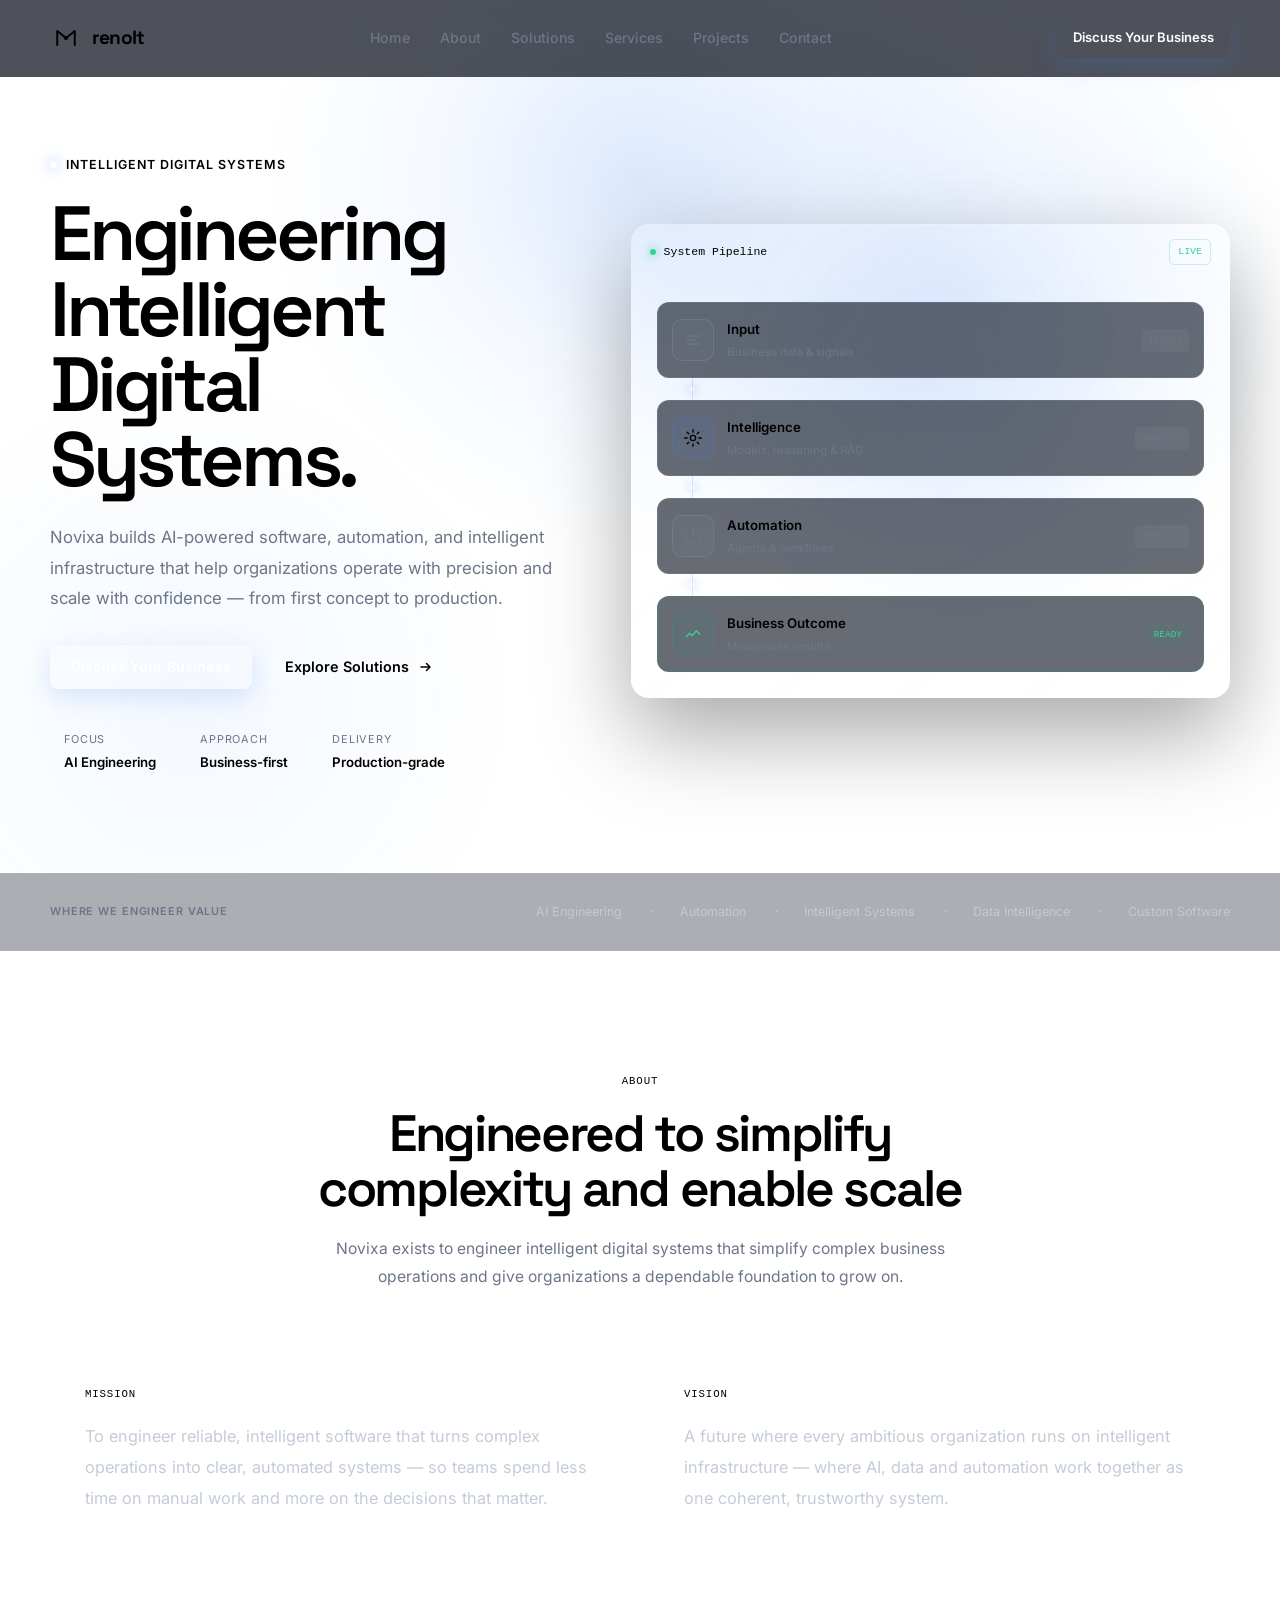
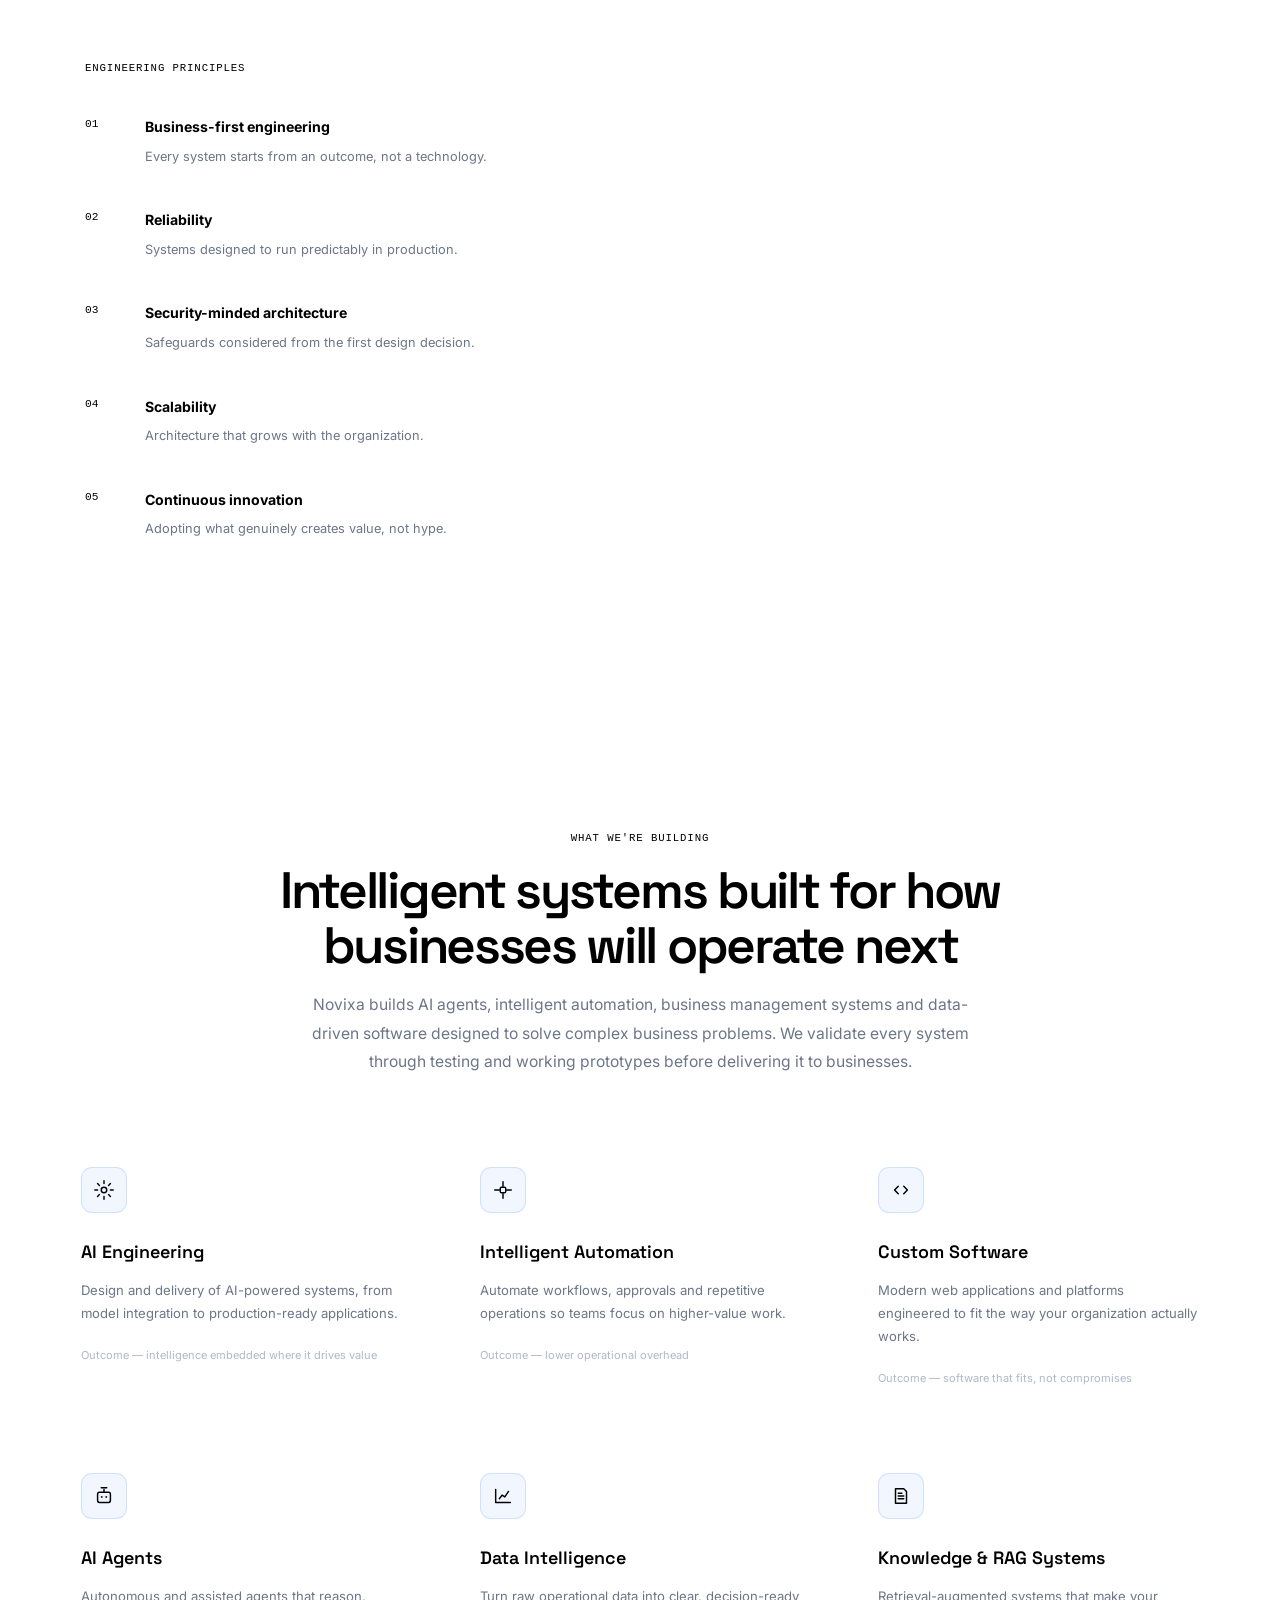
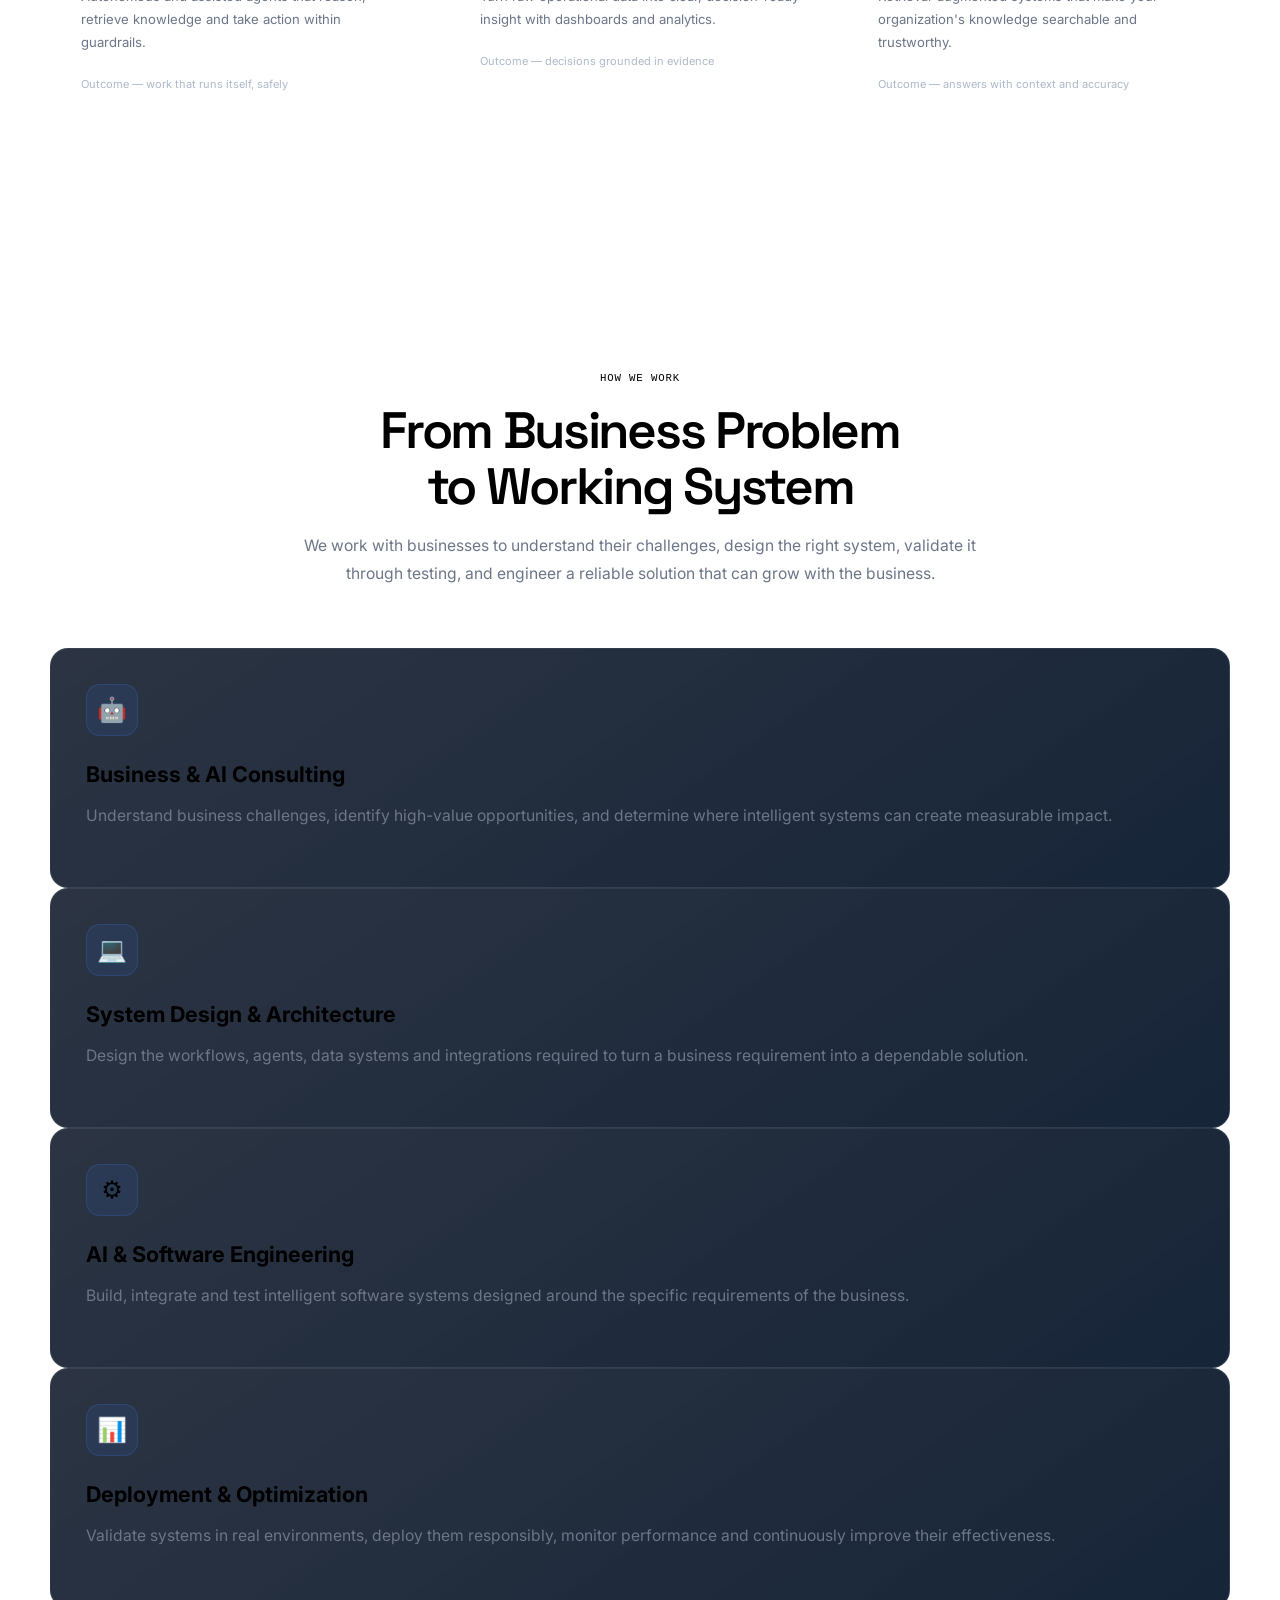
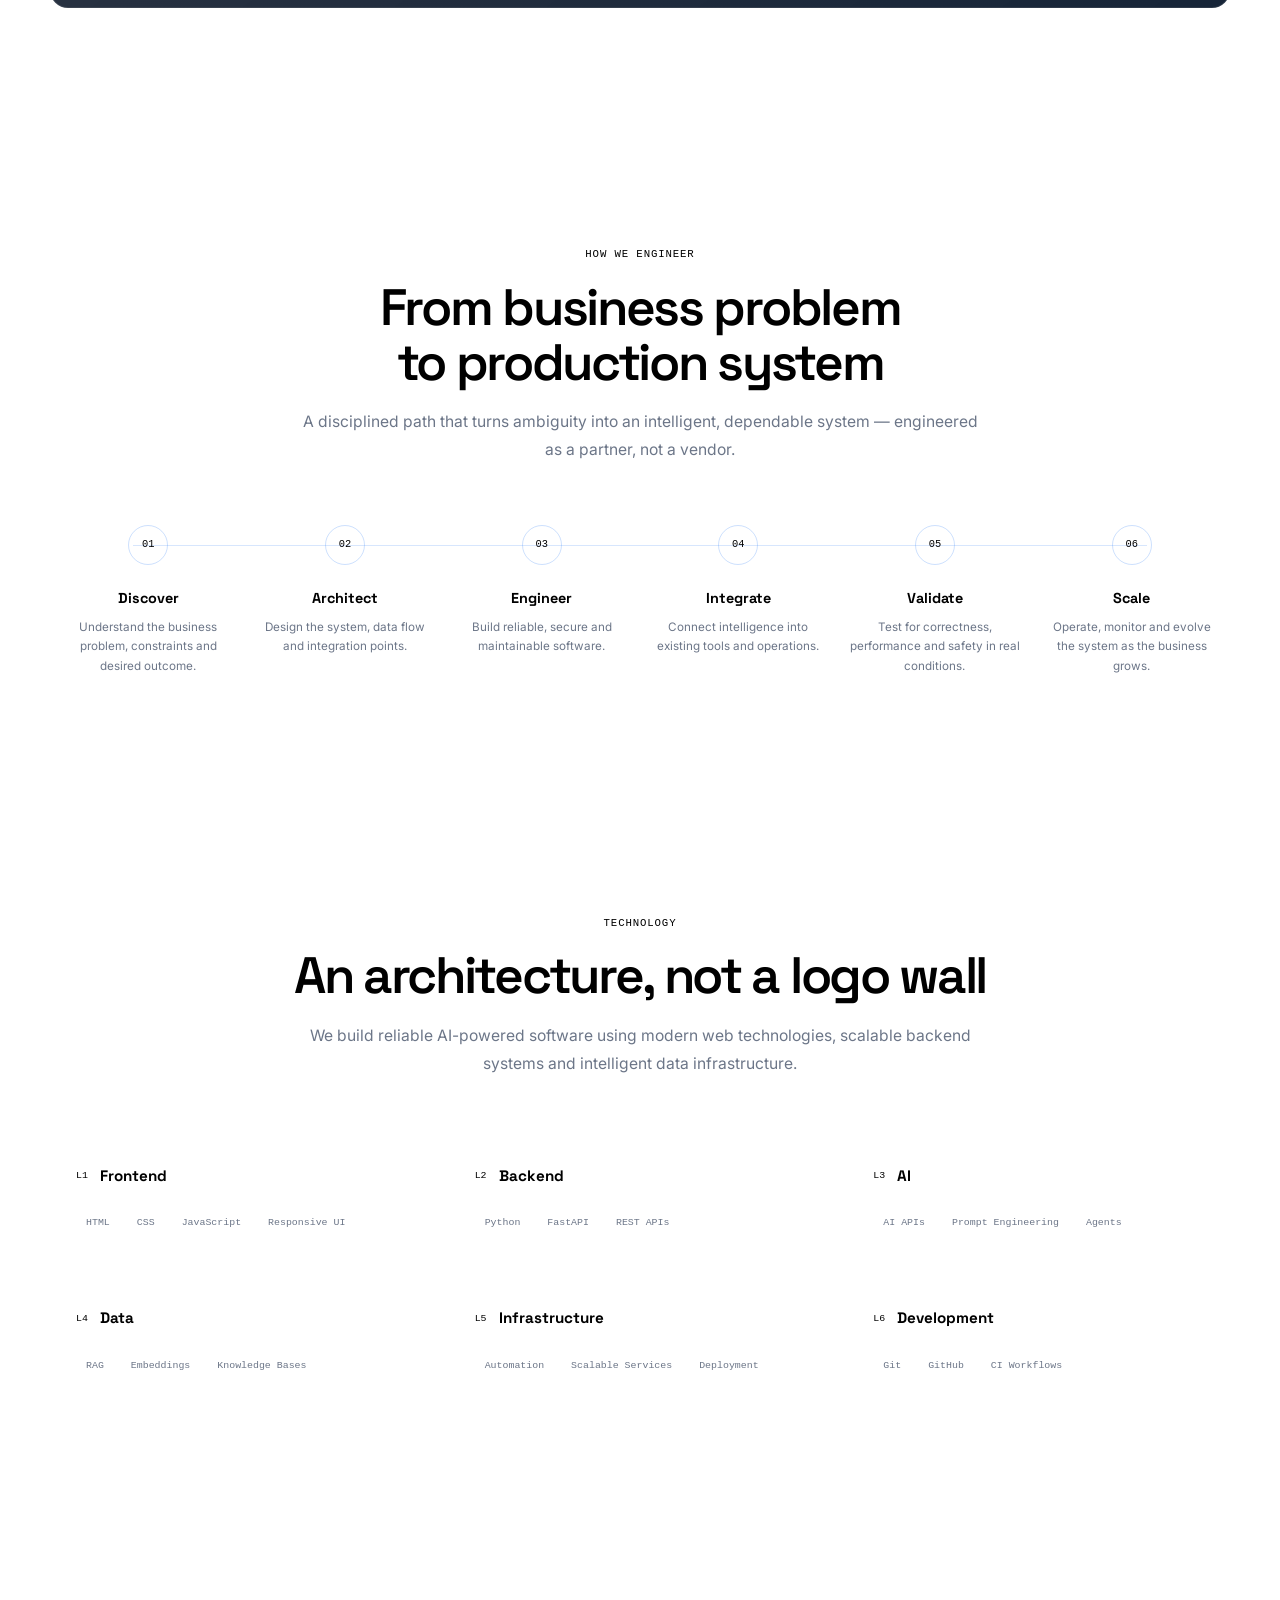
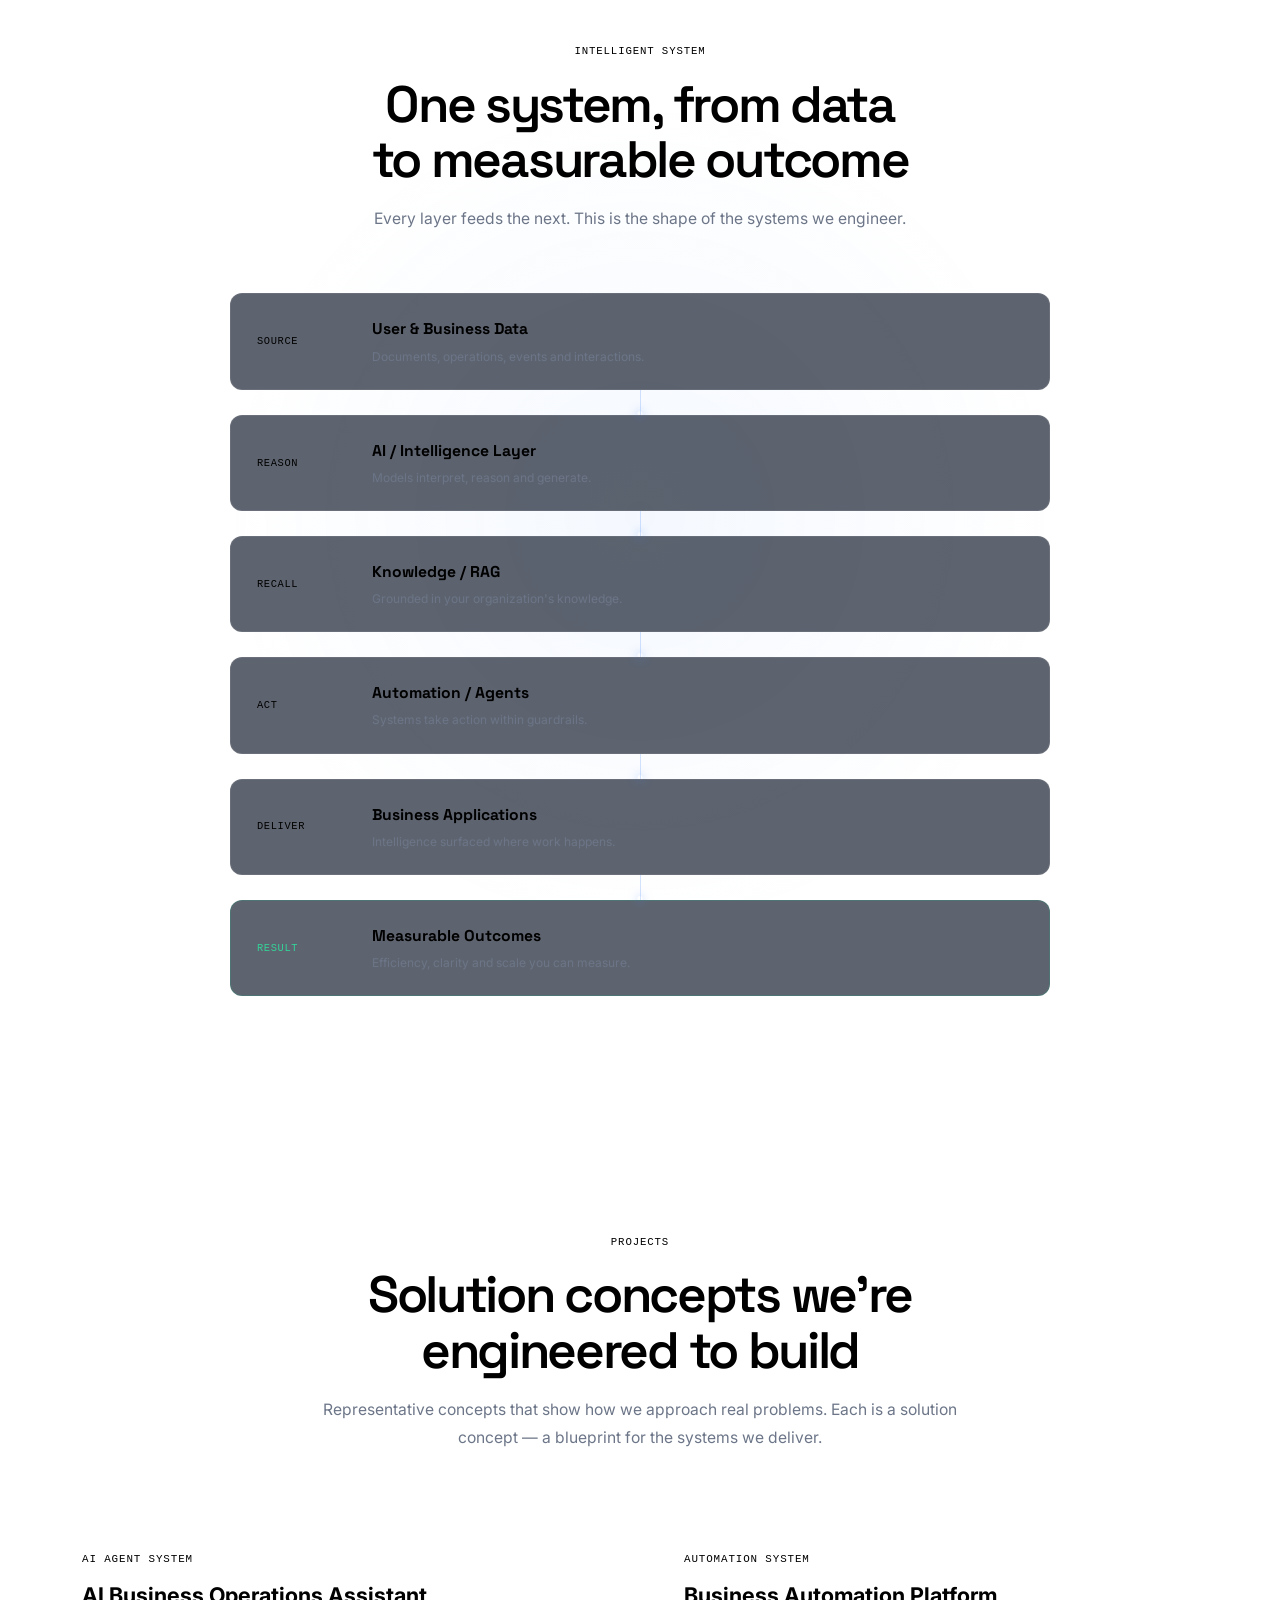
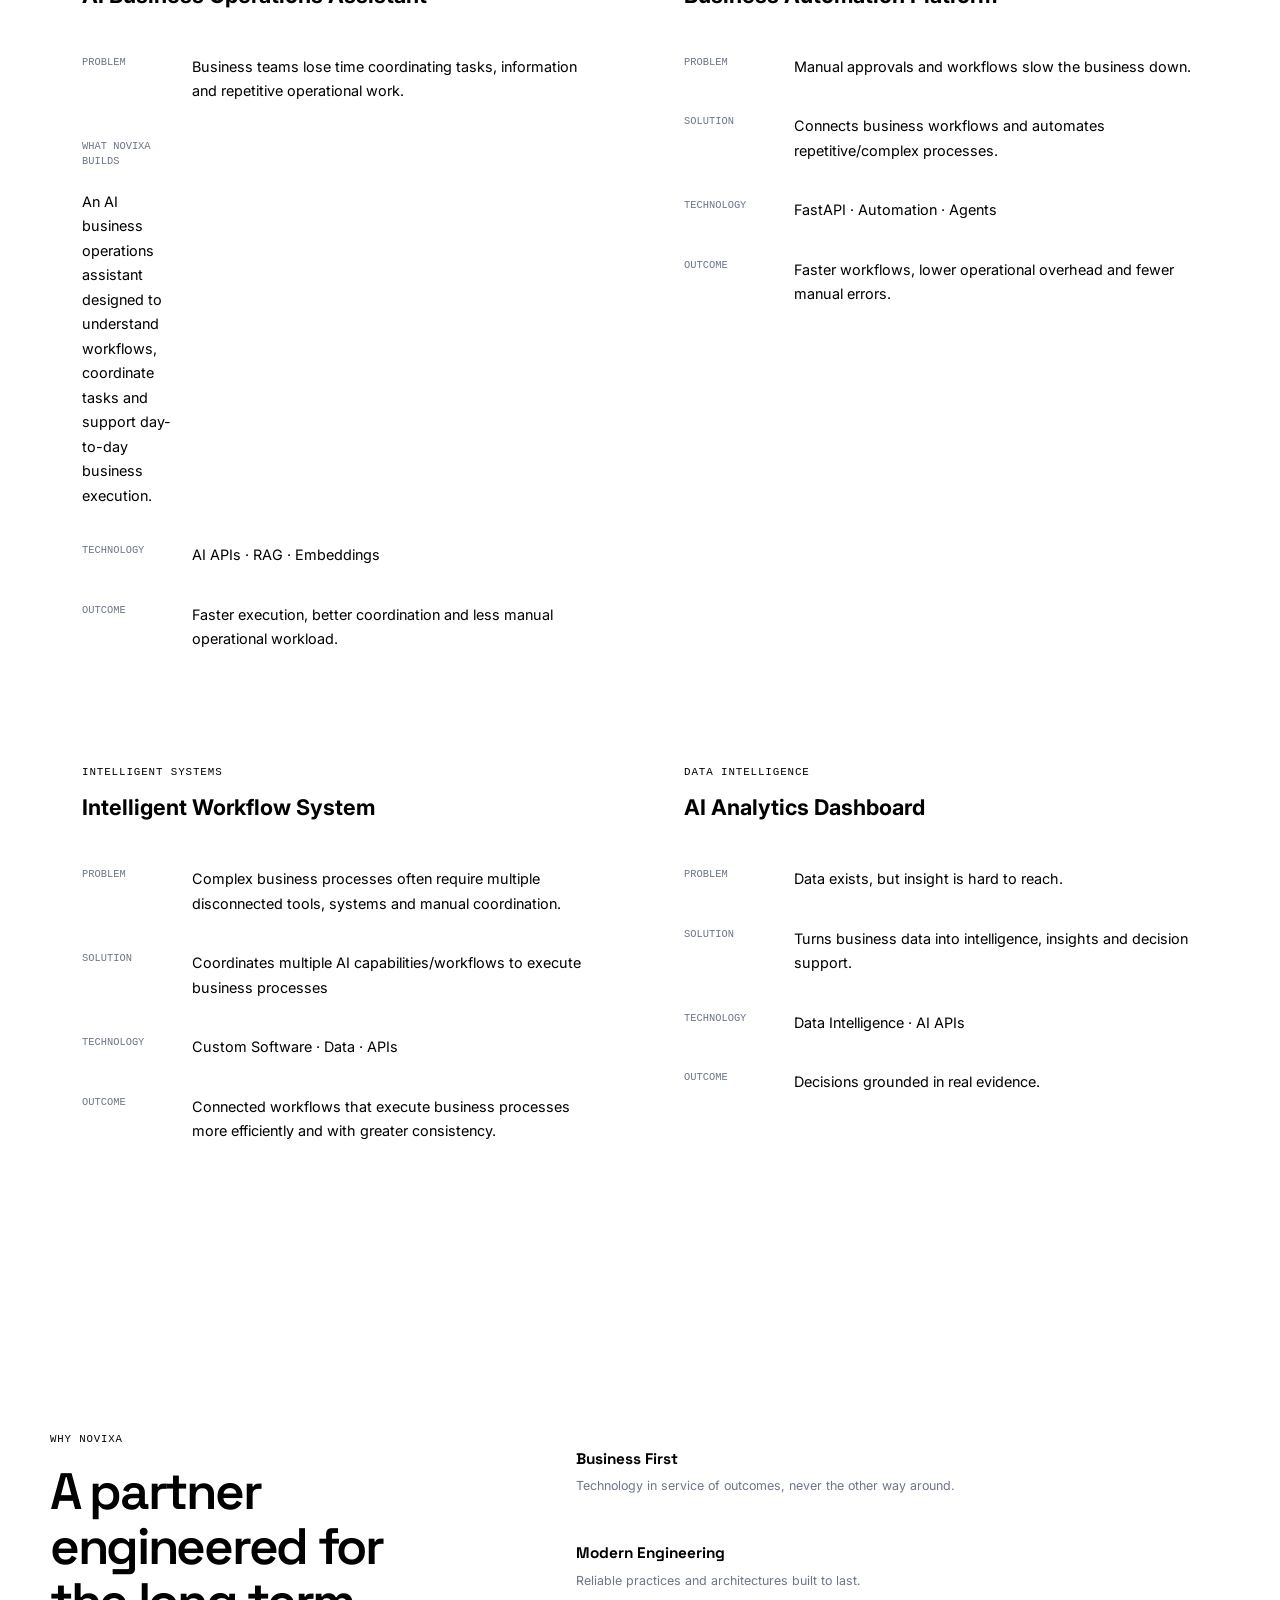
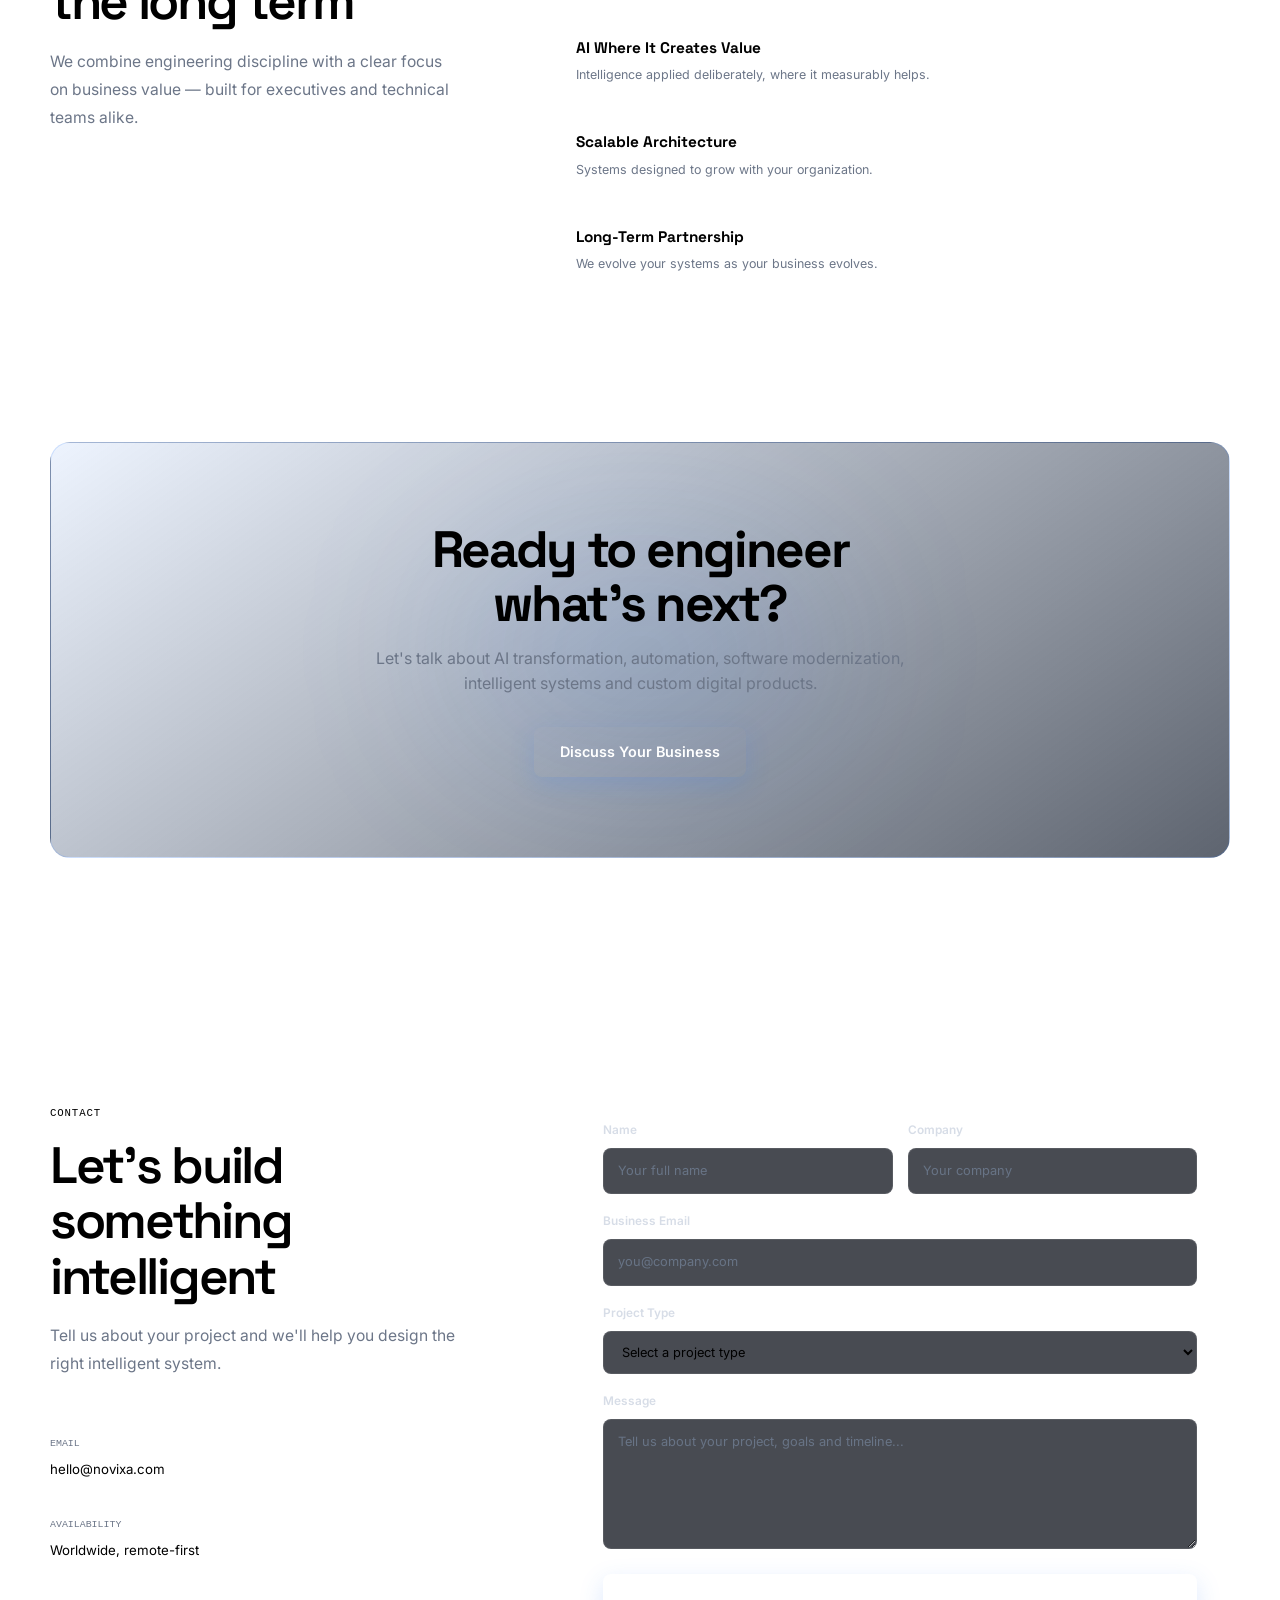
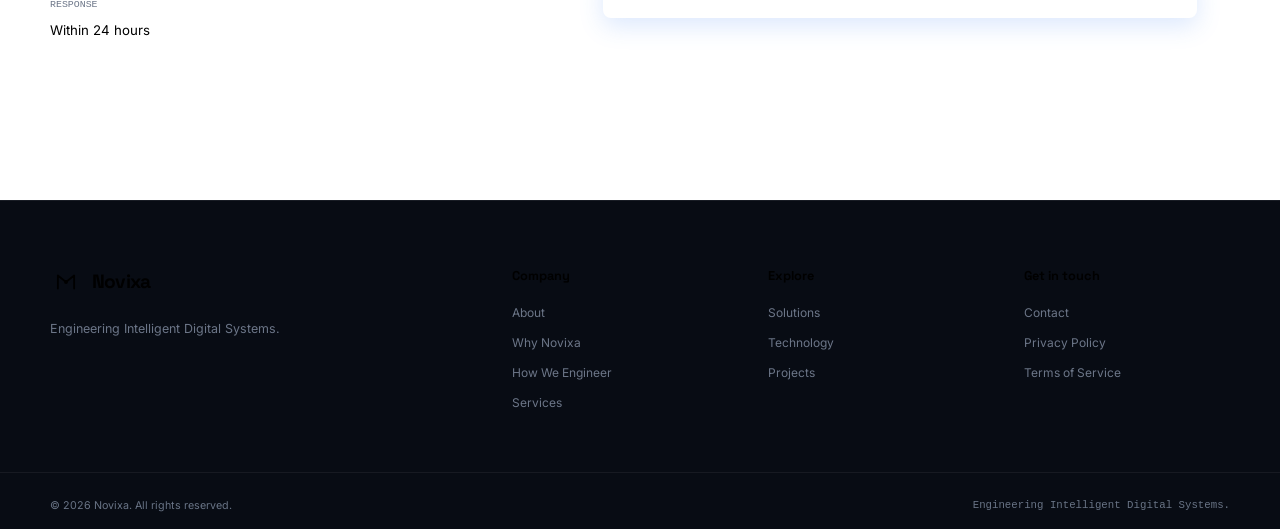
==== commit 9148d10b: "modification on  solutions % services" ====
--- a/index.html
+++ b/index.html
@@ -101,7 +101,7 @@
                 </span>
 
                 <span class="brand-name">
-                    Novixa
+                    renolt 
                 </span>
 
             </a>
@@ -140,12 +140,7 @@
                         </a>
                     </li>
 
-                    <li>
-                        <a href="#technology">
-                            Technology
-                        </a>
-                    </li>
-
+                    
                     <li>
                         <a href="#projects">
                             Projects
@@ -171,7 +166,7 @@
                     href="#contact"
                     class="btn btn-primary btn-sm"
                 >
-                    Start a Conversation
+                    Discuss Your Business
                 </a>
 
 
@@ -223,9 +218,6 @@
                     Services
                 </a>
 
-                <a href="#technology">
-                    Technology
-                </a>
 
                 <a href="#projects">
                     Projects
@@ -239,7 +231,7 @@
                     href="#contact"
                     class="btn btn-primary"
                 >
-                    Start a Conversation
+                    Discuss Your Business
                 </a>
 
             </nav>
@@ -318,7 +310,7 @@
                             href="#contact"
                             class="btn btn-primary"
                         >
-                            Start a Conversation
+                            Discuss Your Business
                         </a>
 
 
@@ -937,23 +929,19 @@
                 <div class="section-head reveal">
 
                     <span class="section-tag">
-                        Solutions
+                     What We're Building
                     </span>
 
-
                     <h2 class="section-title text-balance">
-                        Capabilities engineered around outcomes
+                         Intelligent systems built for how businesses will operate next
                     </h2>
 
-
-                    <p class="section-desc text-pretty">
-
-                        A connected set of capabilities — designed to
-                        work together as one intelligent system, or
-                        independently where you need them most.
-
-                    </p>
-
+                         <p class="section-desc text-pretty">
+                            Novixa builds AI agents, intelligent automation, business management
+                            systems and data-driven software designed to solve complex business
+                            problems. We validate every system through testing and working
+                            prototypes before delivering it to businesses.
+                        </p>
                 </div>
 
 
@@ -1278,20 +1266,19 @@
                 <div class="section-head reveal">
 
                     <span class="section-tag">
-                        Services
+                        How We Work
                     </span>
 
 
                     <h2 class="section-title text-balance">
-                        Engineering Solutions That Drive Growth
+                       From Business Problem to Working System
                     </h2>
 
 
                     <p class="section-desc text-pretty">
-
-                        We design intelligent digital systems that help
-                        businesses innovate, automate operations, and
-                        build scalable software for the future.
+                        We work with businesses to understand their challenges, design the right
+                        system, validate it through testing, and engineer a reliable solution
+                        that can grow with the business.
 
                     </p>
 
@@ -1308,12 +1295,12 @@
                         </div>
 
                         <h3>
-                            AI Engineering
+                            Business &amp; AI Consulting
                         </h3>
 
                         <p>
-                            Design and development of AI-powered systems,
-                            assistants, and intelligent business applications.
+                            Understand business challenges, identify high-value opportunities,
+                            and determine where intelligent systems can create measurable impact.
                         </p>
 
                     </article>
@@ -1326,12 +1313,12 @@
                         </div>
 
                         <h3>
-                            Custom Software Development
+                            System Design &amp; Architecture
                         </h3>
 
                         <p>
-                            Modern web applications, SaaS platforms,
-                            and enterprise software tailored to your business.
+                            Design the workflows, agents, data systems and integrations required
+                            to turn a business requirement into a dependable solution.
                         </p>
 
                     </article>
@@ -1344,12 +1331,12 @@
                         </div>
 
                         <h3>
-                            Intelligent Automation
+                            AI &amp; Software Engineering
                         </h3>
 
                         <p>
-                            Automate workflows, integrate business tools,
-                            and eliminate repetitive manual processes.
+                            Build, integrate and test intelligent software systems designed around
+                            the specific requirements of the business.
                         </p>
 
                     </article>
@@ -1362,12 +1349,12 @@
                         </div>
 
                         <h3>
-                            Data Intelligence &amp; Analytics
+                            Deployment &amp; Optimization
                         </h3>
 
                         <p>
-                            Transform business data into actionable insights
-                            with dashboards and AI-driven analytics.
+                            Validate systems in real environments, deploy them responsibly,
+                            monitor performance and continuously improve their effectiveness.
                         </p>
 
                     </article>
@@ -2037,11 +2024,11 @@
                         <div class="project-head">
 
                             <span class="project-label">
-                                Solution Concept
+                                AI Agent System
                             </span>
 
                             <h3>
-                                AI Customer Support Assistant
+                                AI Business Operations Assistant
                             </h3>
 
                         </div>
@@ -2056,8 +2043,10 @@
                                 </dt>
 
                                 <dd>
-                                    Support teams overwhelmed by
-                                    repetitive questions.
+                                    
+                                 Business teams lose time coordinating tasks,
+                                 information and repetitive operational work.
+                                    
                                 </dd>
 
                             </div>
@@ -2065,13 +2054,14 @@
 
                             <div>
 
-                                <dt>
-                                    Solution
-                                </dt>
+                                <dt>What Novixa Builds</dt>
 
                                 <dd>
-                                    A grounded assistant that answers
-                                    instantly from trusted knowledge.
+                                    <dd>
+                                       An AI business operations assistant designed to
+                                       understand workflows, coordinate tasks and support
+                                       day-to-day business execution.
+                                   </dd>
                                 </dd>
 
                             </div>
@@ -2097,8 +2087,10 @@
                                 </dt>
 
                                 <dd>
-                                    Faster responses and freed-up
-                                    human capacity.
+                                    
+                                    Faster execution, better coordination and less
+                                     manual operational workload.
+
                                 </dd>
 
                             </div>
@@ -2115,7 +2107,7 @@
                         <div class="project-head">
 
                             <span class="project-label">
-                                Solution Concept
+                                Automation system
                             </span>
 
                             <h3>
@@ -2148,8 +2140,7 @@
                                 </dt>
 
                                 <dd>
-                                    A platform that automates processes
-                                    end to end.
+                                    Connects business workflows and automates repetitive/complex processes.
                                 </dd>
 
                             </div>
@@ -2175,7 +2166,8 @@
                                 </dt>
 
                                 <dd>
-                                    Lower overhead and fewer errors.
+                                    Faster workflows, lower operational overhead
+                                    and fewer manual errors.
                                 </dd>
 
                             </div>
@@ -2192,11 +2184,11 @@
                         <div class="project-head">
 
                             <span class="project-label">
-                                Solution Concept
+                                Intelligent Systems
                             </span>
 
                             <h3>
-                                Inventory Management System
+                                Intelligent Workflow System
                             </h3>
 
                         </div>
@@ -2211,8 +2203,8 @@
                                 </dt>
 
                                 <dd>
-                                    Fragmented stock data across
-                                    tools and locations.
+                                    Complex business processes often require multiple
+                                    disconnected tools, systems and manual coordination.
                                 </dd>
 
                             </div>
@@ -2225,8 +2217,7 @@
                                 </dt>
 
                                 <dd>
-                                    A centralized system for stock,
-                                    movement and reporting.
+                                    Coordinates multiple AI capabilities/workflows to execute business processes
                                 </dd>
 
                             </div>
@@ -2252,7 +2243,8 @@
                                 </dt>
 
                                 <dd>
-                                    A single source of truth for operations.
+                                    Connected workflows that execute business processes
+                                    more efficiently and with greater consistency.
                                 </dd>
 
                             </div>
@@ -2269,7 +2261,7 @@
                         <div class="project-head">
 
                             <span class="project-label">
-                                Solution Concept
+                                Data Intelligence
                             </span>
 
                             <h3>
@@ -2301,8 +2293,7 @@
                                 </dt>
 
                                 <dd>
-                                    An AI-assisted dashboard that surfaces
-                                    what matters.
+                                    Turns business data into intelligence, insights and decision support.
                                 </dd>
 
                             </div>
@@ -2498,7 +2489,7 @@
                         href="#contact"
                         class="btn btn-primary btn-lg"
                     >
-                        Start a Conversation
+                         Discuss Your Business
                     </a>
 
                 </div>
--- a/css/style.css
+++ b/css/style.css
@@ -1111,66 +1111,130 @@
     color: var(--success);
 }
 
-/* ============================================================
+/* ==========================================================
    PROJECTS
-   ============================================================ */
+   ========================================================== */
 
 .projects-grid {
     display: grid;
     grid-template-columns: repeat(2, minmax(0, 1fr));
-    gap: 16px;
+    gap: 24px;
+    margin-top: 56px;
 }
 
 .project-card {
-    padding: 30px;
-    border: 1px solid rgba(255, 255, 255, 0.07);
+    min-width: 0;
+    padding: 32px;
+    background: var(--bg-card);
+    border: 1px solid var(--border-color);
     border-radius: var(--radius-lg);
-    background: var(--bg-card);
+
     transition:
-        transform 0.25s ease,
-        border-color 0.25s ease;
+        transform 0.3s ease,
+        border-color 0.3s ease,
+        box-shadow 0.3s ease;
 }
 
 .project-card:hover {
-    transform: translateY(-5px);
-    border-color: rgba(59, 130, 246, 0.28);
+    transform: translateY(-6px);
+    border-color: var(--accent-primary);
+    box-shadow: 0 18px 40px rgba(59, 130, 246, 0.12);
+}
+
+.project-head {
+    margin-bottom: 28px;
 }
 
 .project-label {
     display: inline-block;
-    margin-bottom: 10px;
-    color: var(--accent-primary);
+    margin-bottom: 12px;
+
+    color: var(--accent-glow);
     font-family: var(--font-mono);
-    font-size: 0.61rem;
-    letter-spacing: 0.07em;
+    font-size: 0.68rem;
+    letter-spacing: 0.08em;
     text-transform: uppercase;
 }
 
 .project-head h3 {
-    margin-bottom: 25px;
-    font-family: "Space Grotesk", var(--font-sans);
-    font-size: 1.25rem;
+    margin: 0;
+    color: var(--text-main);
+    font-size: 1.35rem;
+    line-height: 1.3;
+}
+
+.project-detail {
+    margin: 0;
 }
 
 .project-detail > div {
     display: grid;
-    grid-template-columns: 85px minmax(0, 1fr);
-    gap: 15px;
-    padding: 12px 0;
-    border-top: 1px solid rgba(255, 255, 255, 0.055);
+    grid-template-columns: 90px minmax(0, 1fr);
+    gap: 20px;
+
+    padding: 17px 0;
+    border-top: 1px solid rgba(255, 255, 255, 0.07);
+}
+
+.project-detail > div:first-child {
+    border-top: 1px solid rgba(255, 255, 255, 0.07);
 }
 
 .project-detail dt {
+    margin: 0;
+
     color: var(--text-muted);
     font-family: var(--font-mono);
-    font-size: 0.61rem;
+    font-size: 0.65rem;
+    line-height: 1.5;
     text-transform: uppercase;
 }
 
 .project-detail dd {
-    color: #c3ccd8;
-    font-size: 0.76rem;
-    line-height: 1.65;
+    min-width: 0;
+    margin: 0;
+
+    color: var(--text-main);
+    font-size: 0.9rem;
+    line-height: 1.7;
+
+    overflow-wrap: break-word;
+}
+@media (max-width: 850px) {
+
+    .projects-grid {
+        grid-template-columns: 1fr;
+        gap: 20px;
+    }
+
+    .project-card {
+        padding: 24px;
+    }
+
+    .project-detail > div {
+        grid-template-columns: 82px minmax(0, 1fr);
+        gap: 16px;
+    }
+}
+
+@media (max-width: 520px) {
+
+    .project-card {
+        padding: 20px;
+    }
+
+    .project-detail > div {
+        grid-template-columns: 1fr;
+        gap: 6px;
+    }
+
+    .project-detail dt {
+        font-size: 0.62rem;
+    }
+
+    .project-detail dd {
+        font-size: 0.88rem;
+    }
 }
 
 /* ============================================================
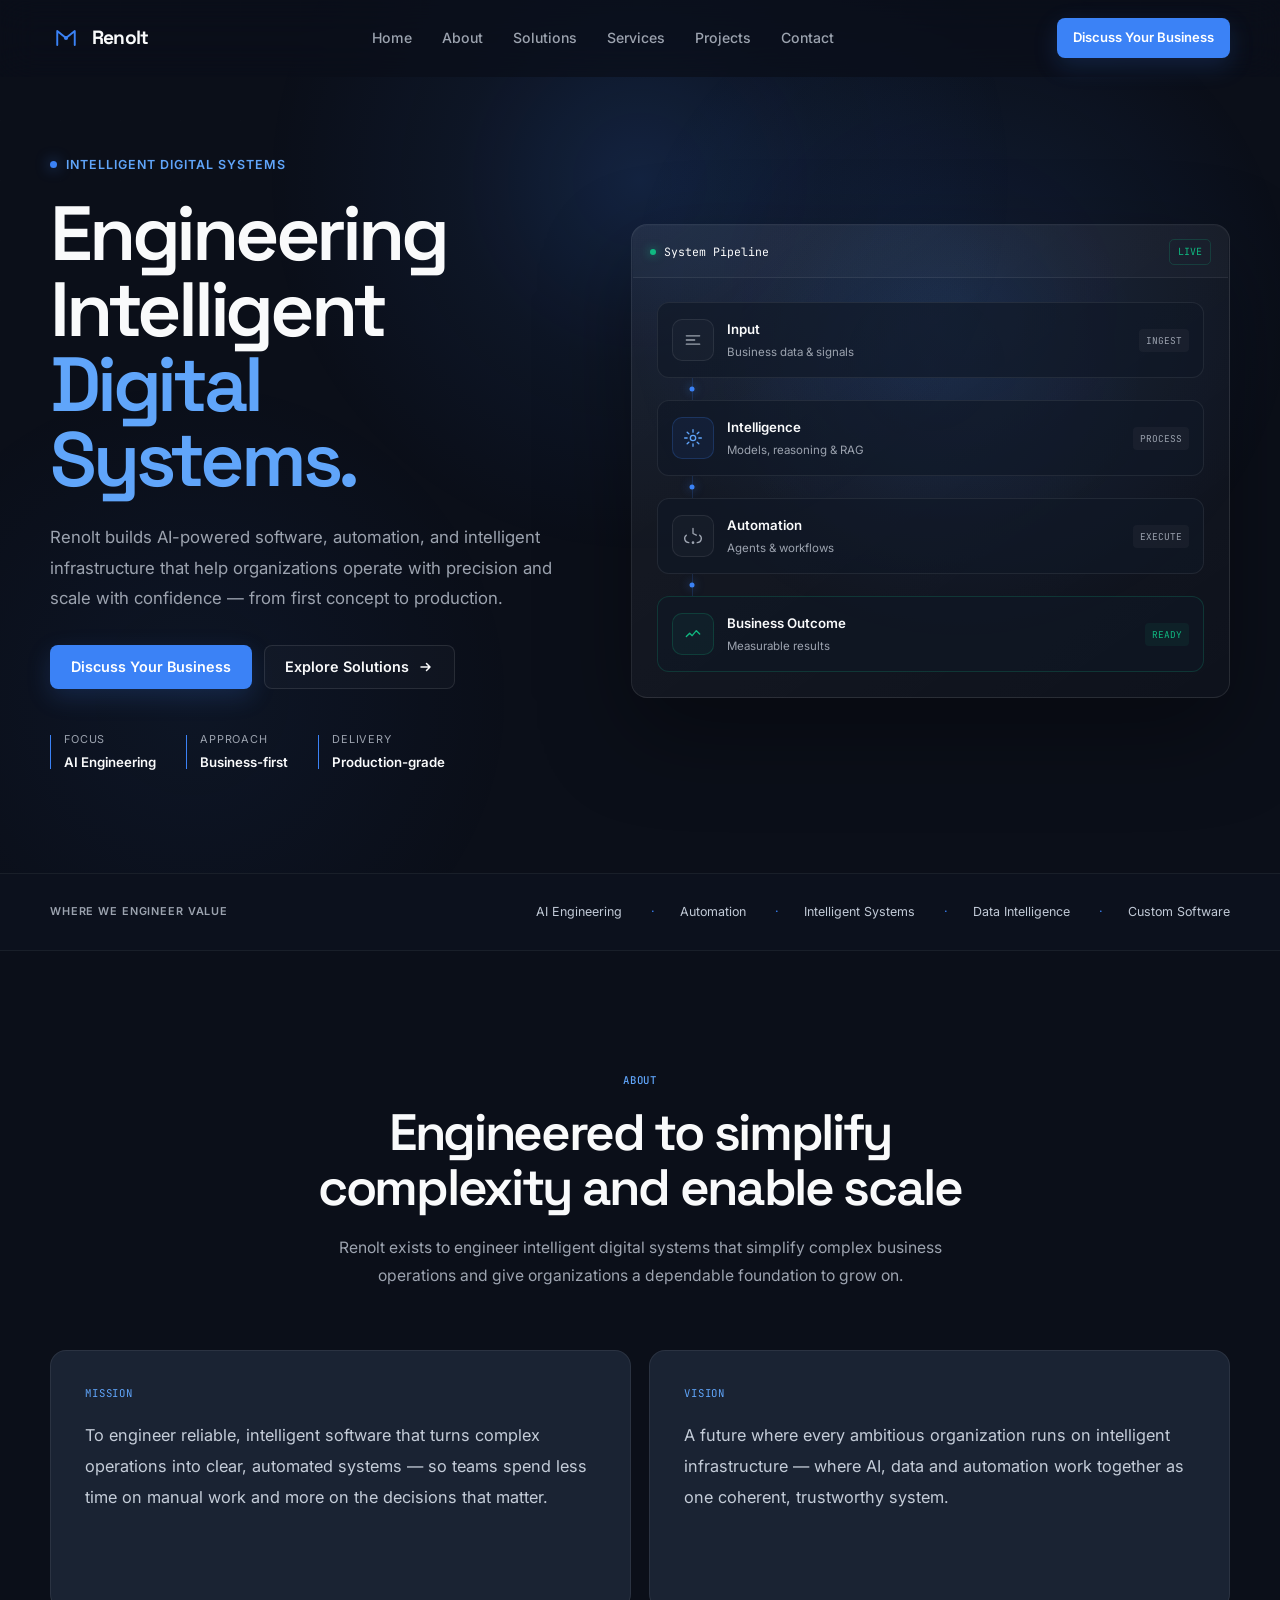
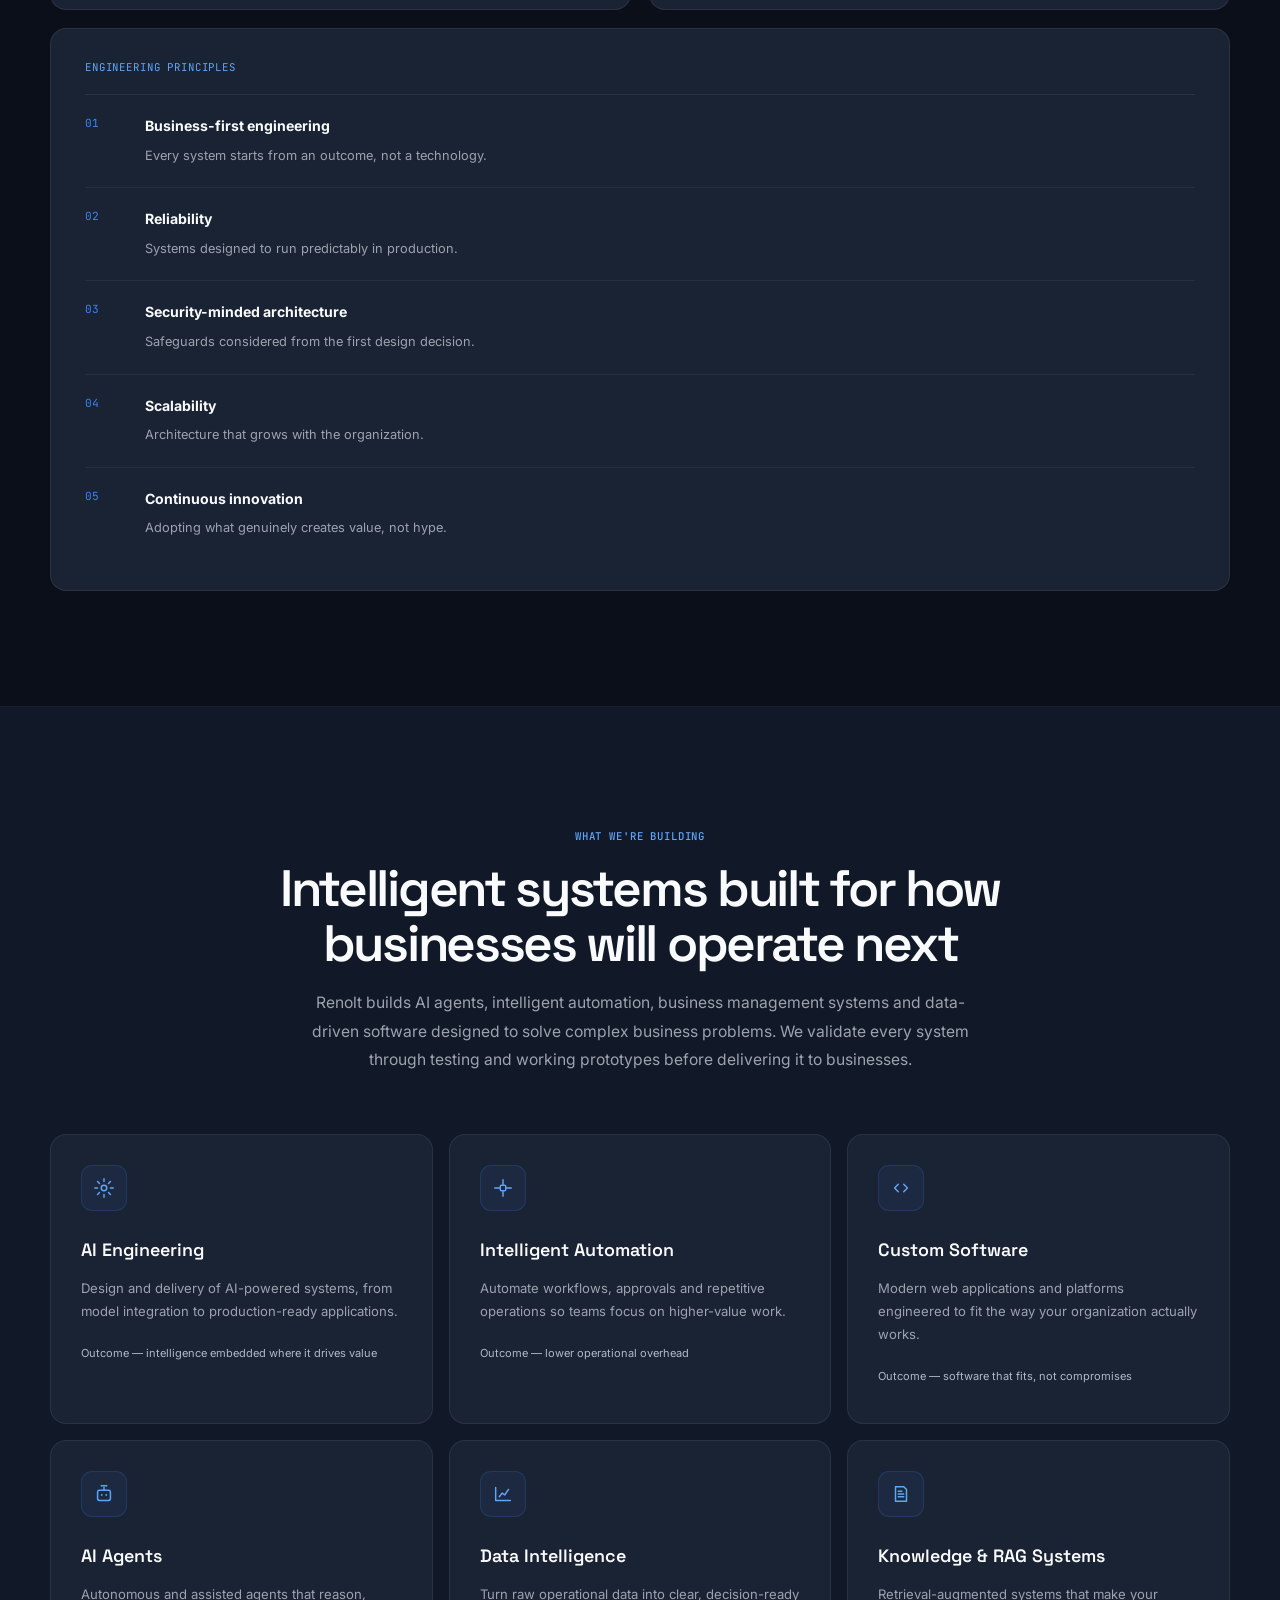
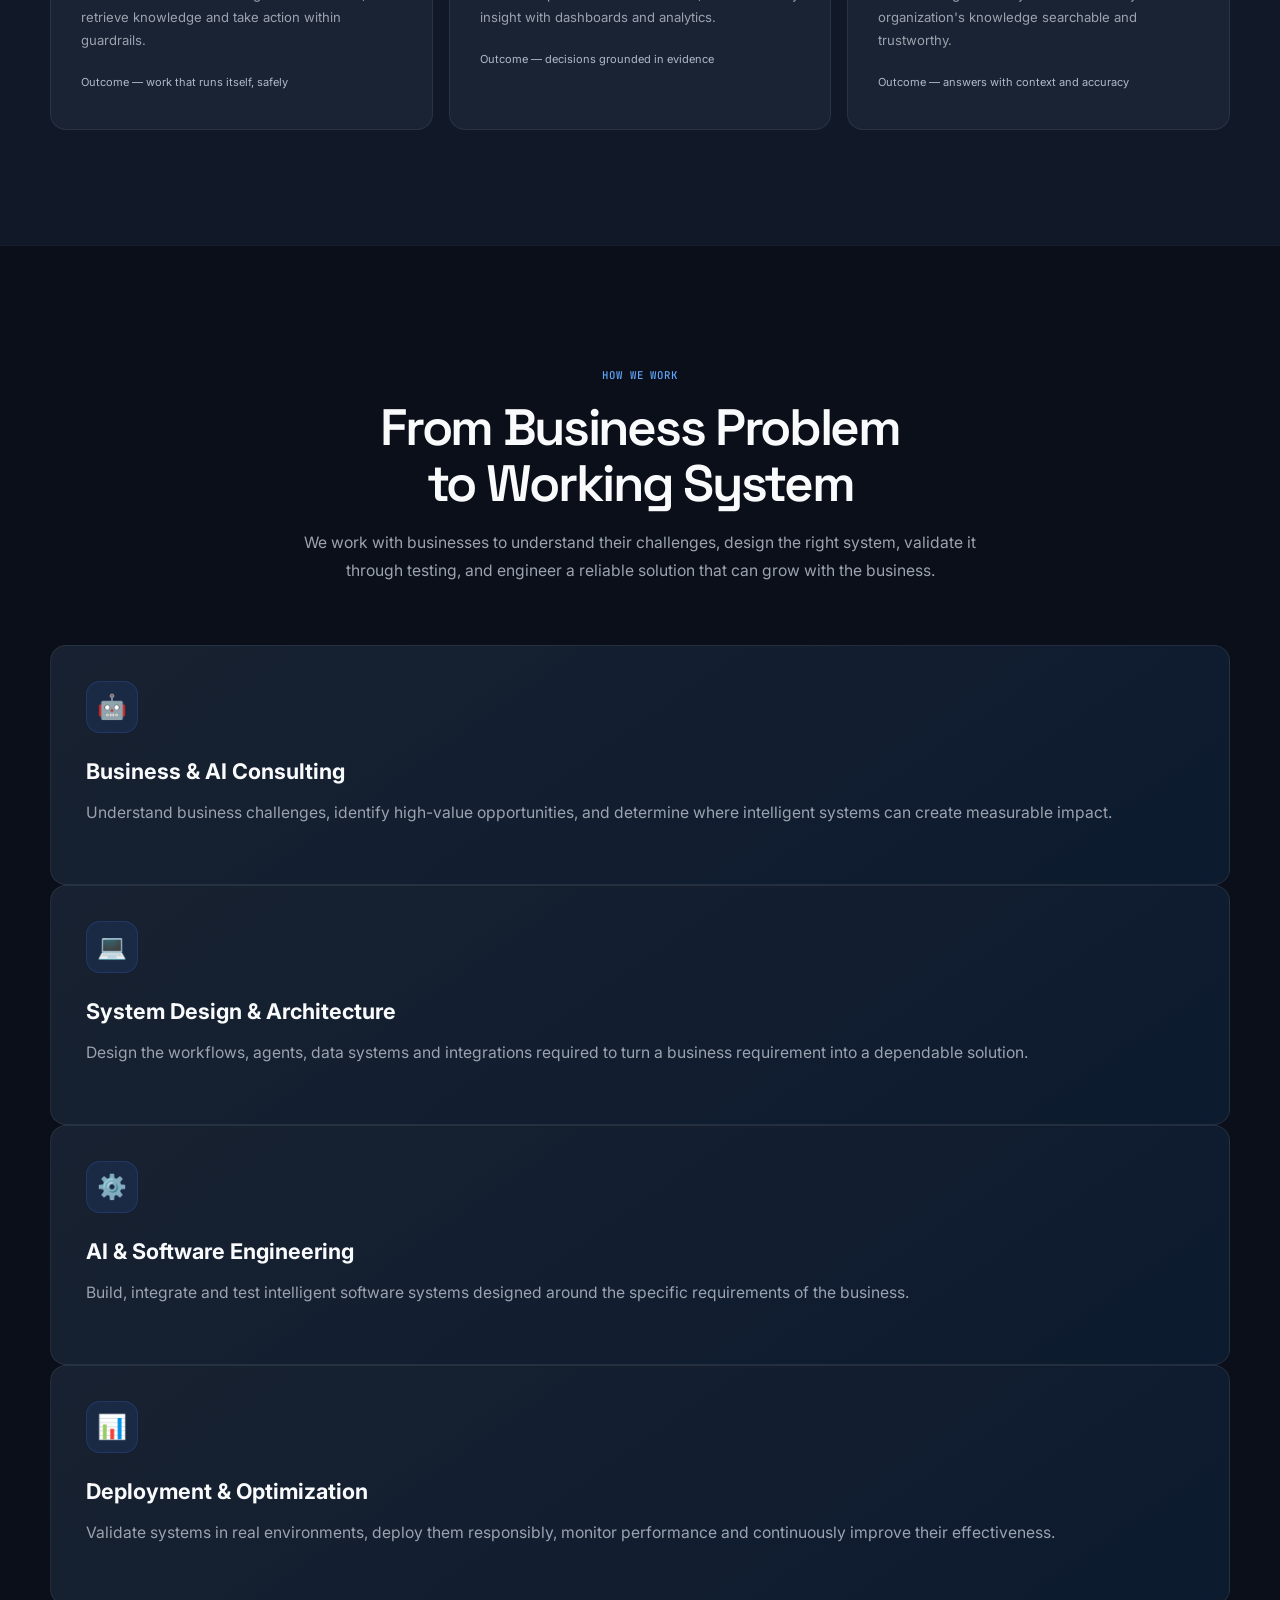
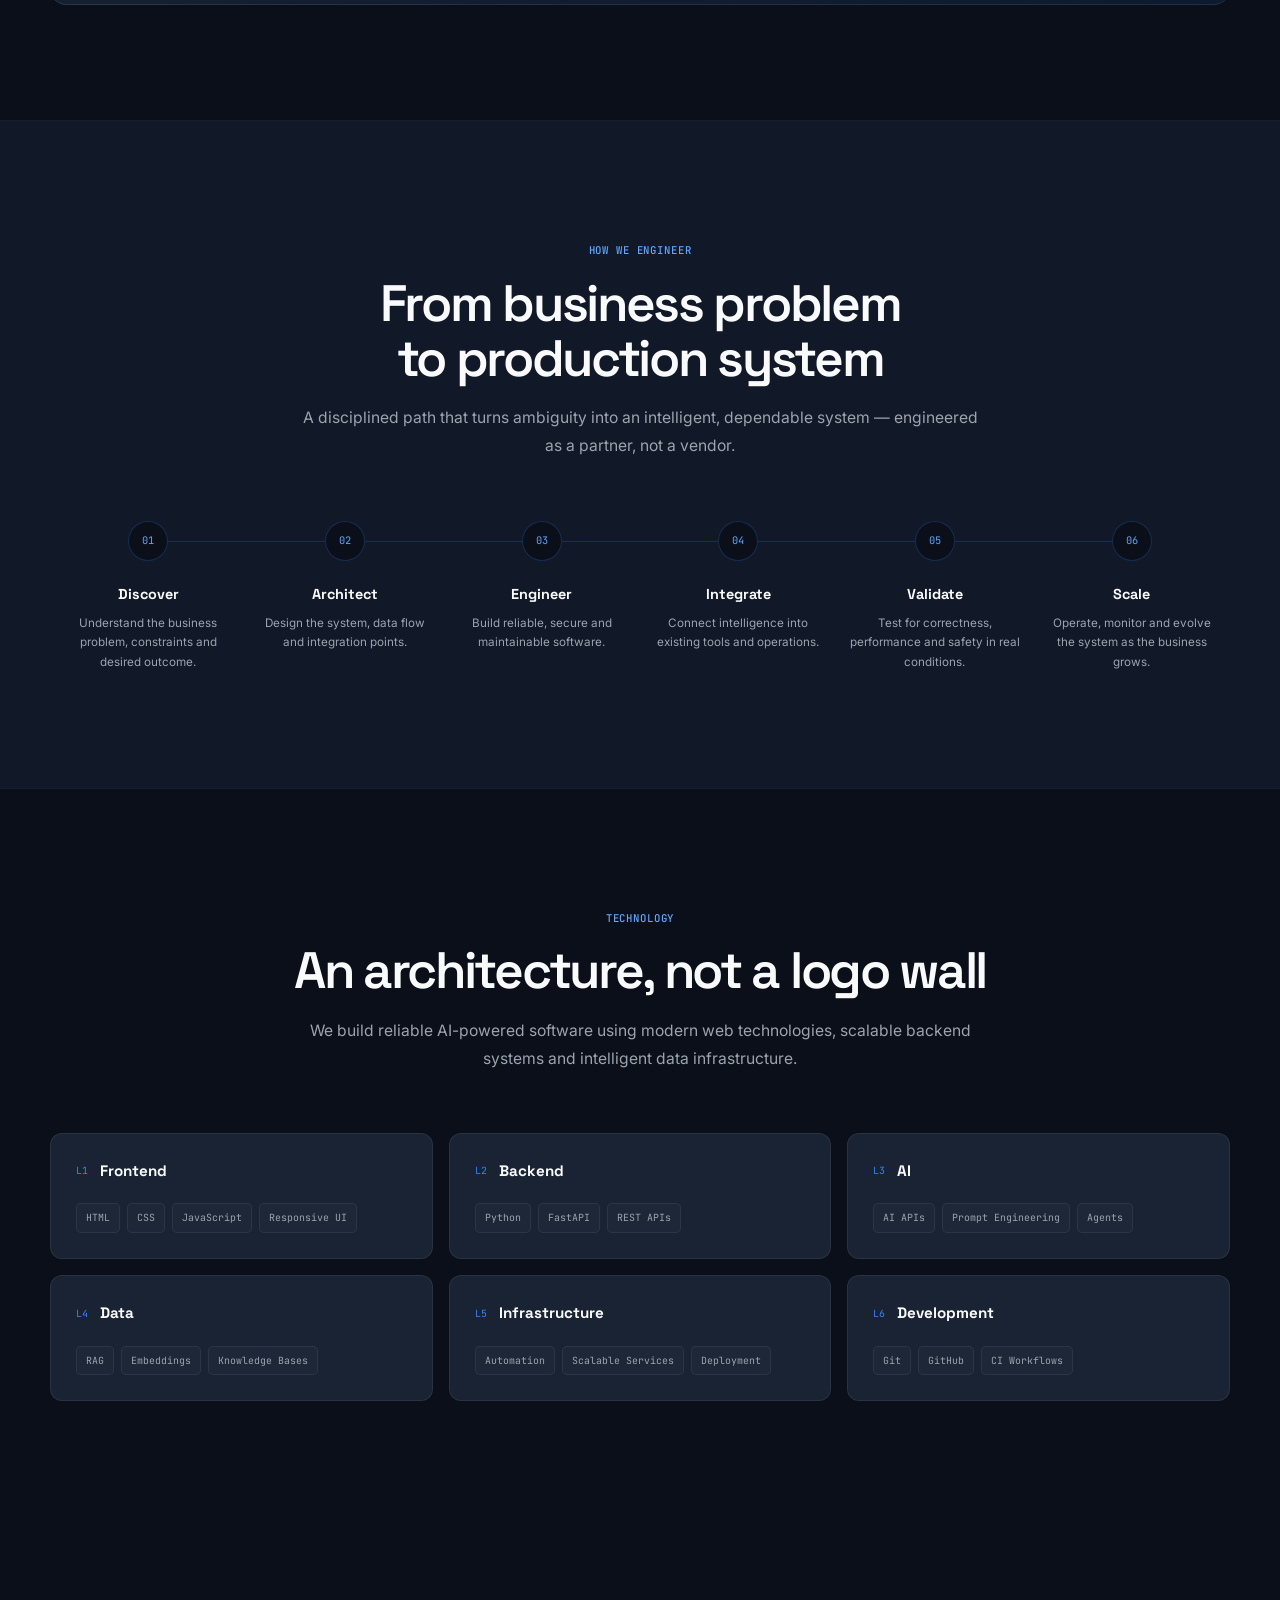
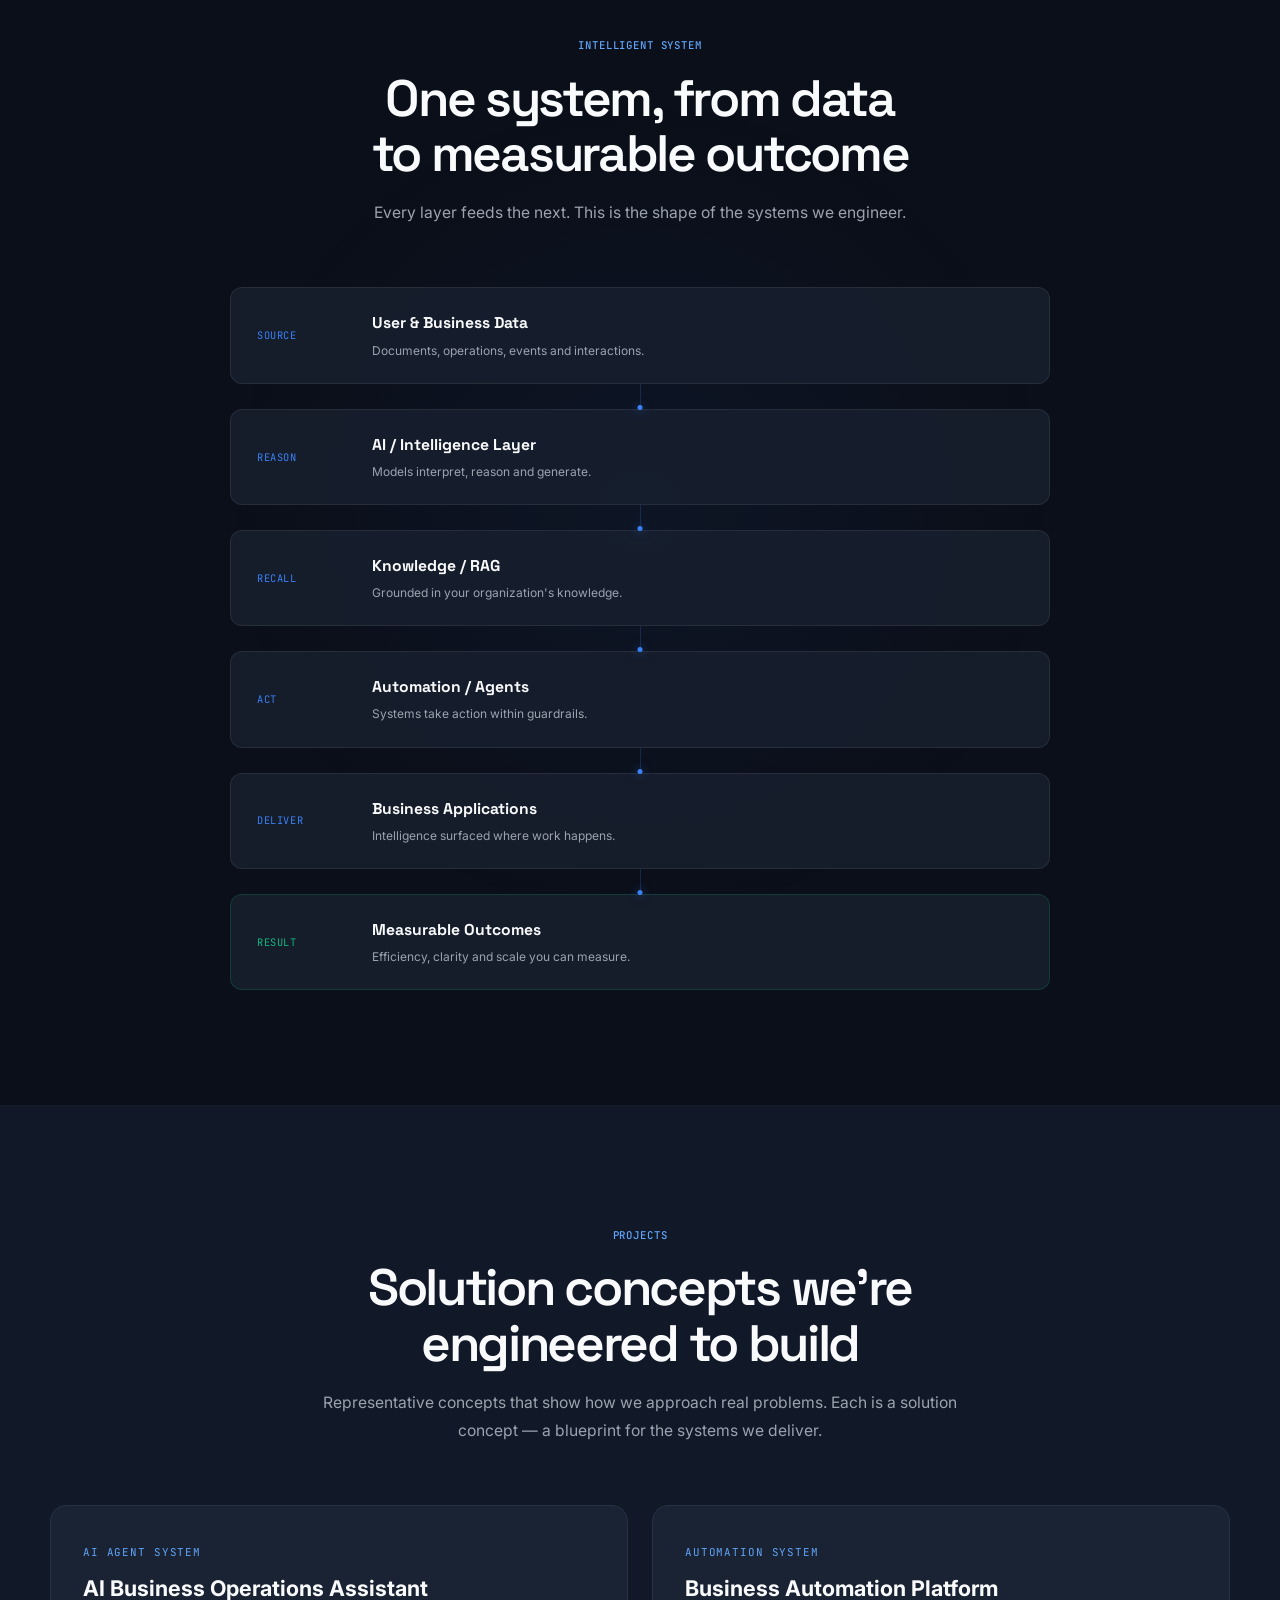
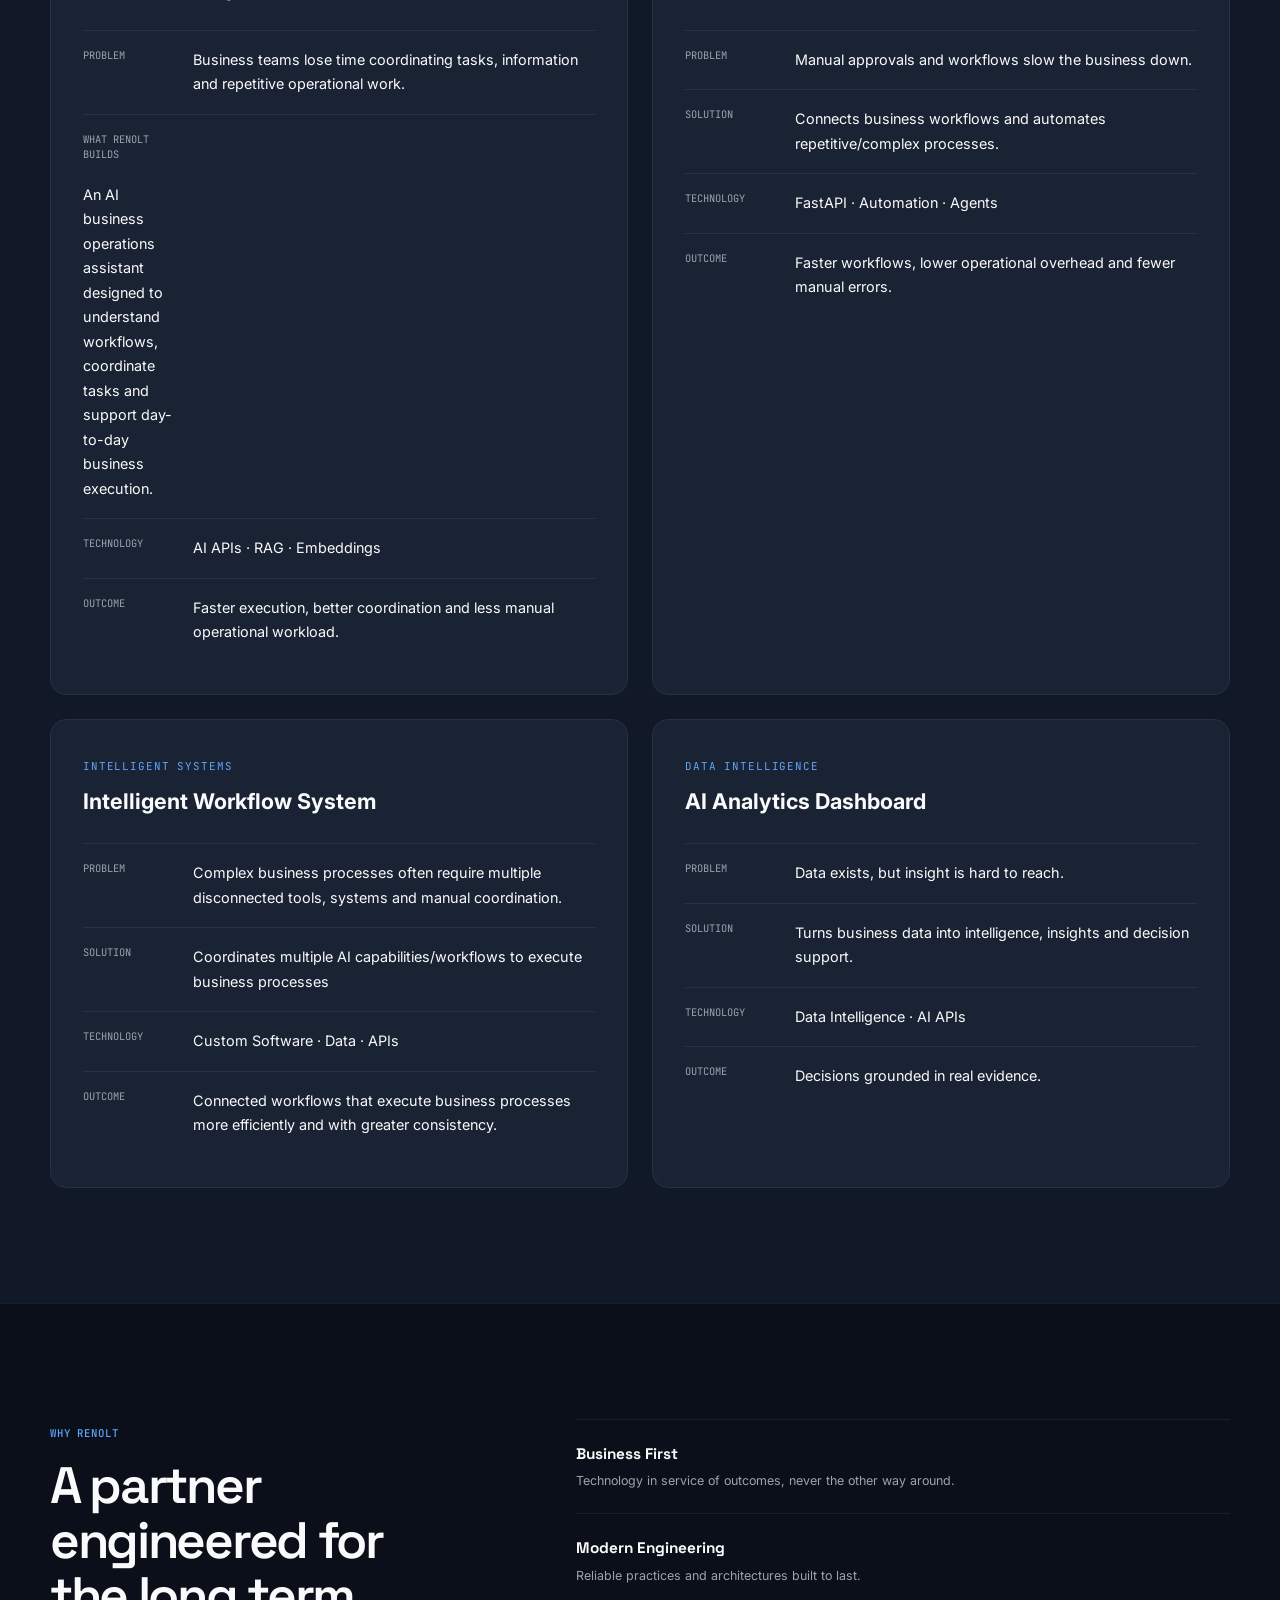
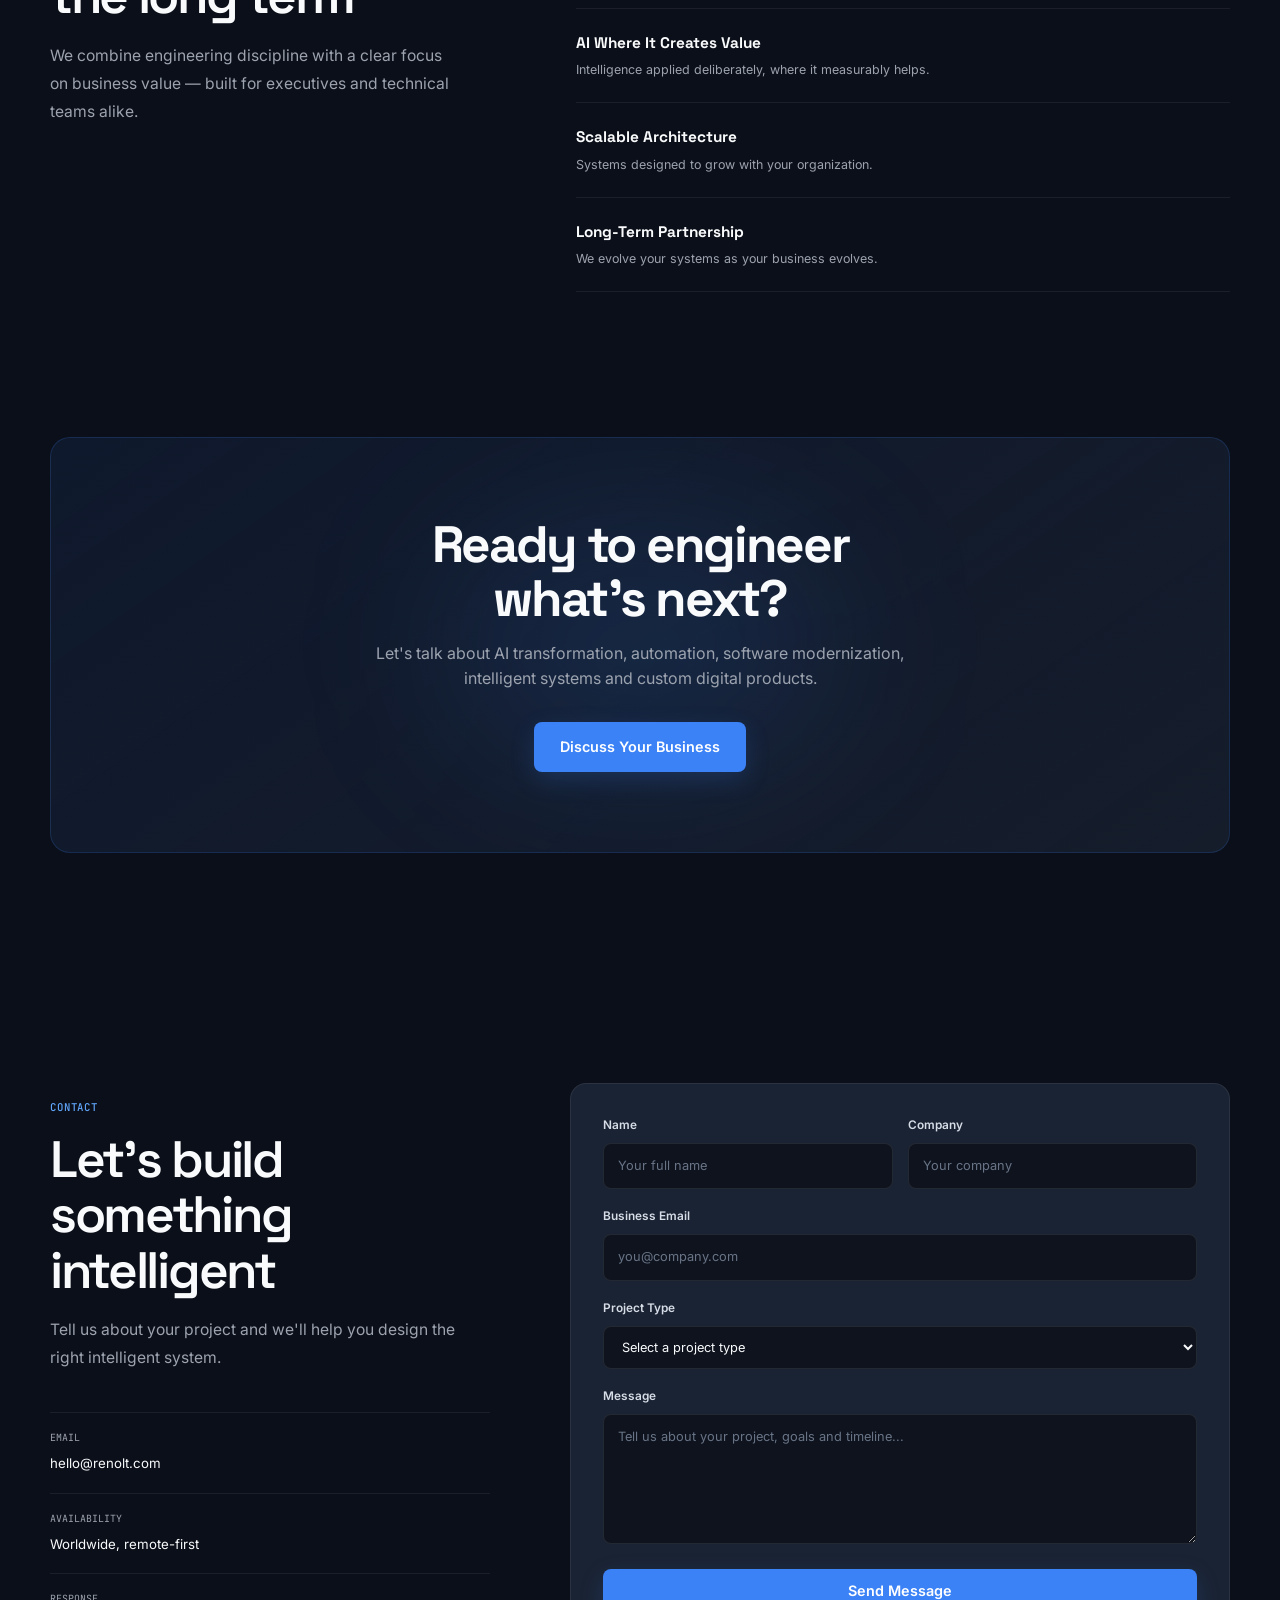
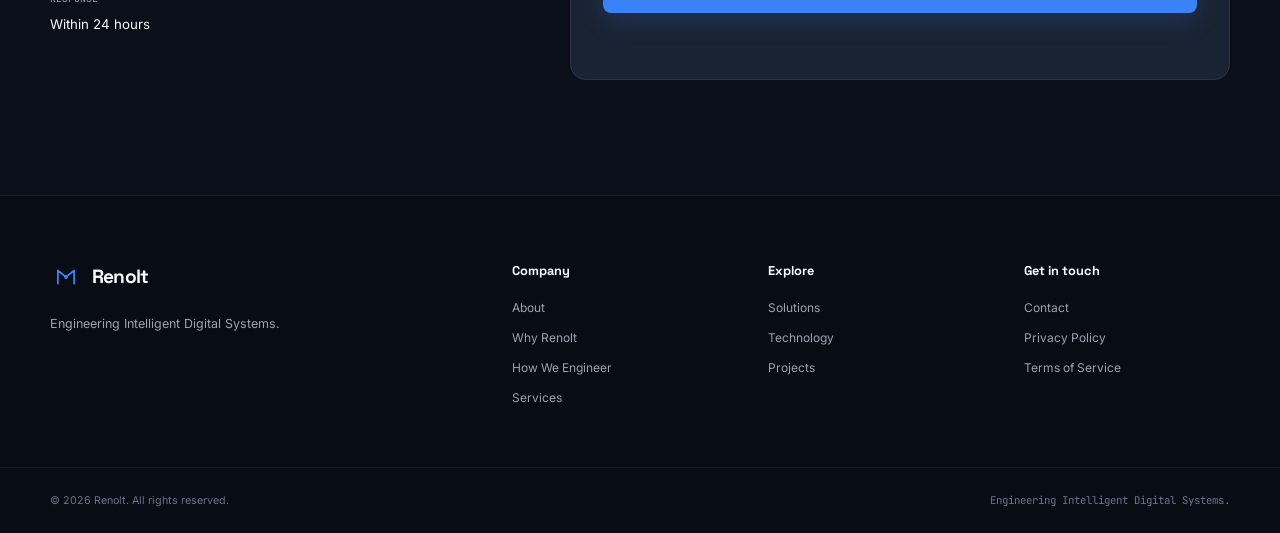
==== commit 65348b0a: "make the changing on website name" ====
--- a/index.html
+++ b/index.html
@@ -9,10 +9,45 @@
 
     <meta
         name="description"
-        content="Novixa engineers intelligent digital systems — AI engineering, automation, custom software, AI agents, data intelligence and knowledge systems that help organizations operate and scale."
+        content="Renolt engineers intelligent digital systems — AI engineering, automation, custom software, AI agents, data intelligence and knowledge systems that help organizations operate and scale."
     >
 
-    <title>Novixa | Engineering Intelligent Digital Systems</title>
+    <title>Renolt | Engineering Intelligent Digital Systems</title>
+
+    <!-- TODO: replace with the real production domain once finalized -->
+    <link rel="canonical" href="https://your-domain-here.com/">
+
+    <!-- ============================================================
+         OPEN GRAPH / SOCIAL PREVIEWS
+         ============================================================ -->
+
+    <meta property="og:type" content="website">
+    <meta property="og:site_name" content="Renolt">
+    <meta property="og:title" content="Renolt | Engineering Intelligent Digital Systems">
+    <meta property="og:description" content="Renolt engineers intelligent digital systems — AI engineering, automation, custom software, AI agents, data intelligence and knowledge systems that help organizations operate and scale.">
+    <meta property="og:url" content="https://your-domain-here.com/">
+    <!-- TODO: add og:image once a logo/preview image exists in the images folder -->
+    <!-- <meta property="og:image" content="https://your-domain-here.com/images/preview.png"> -->
+
+    <meta name="twitter:card" content="summary_large_image">
+    <meta name="twitter:title" content="Renolt | Engineering Intelligent Digital Systems">
+    <meta name="twitter:description" content="Renolt engineers intelligent digital systems — AI engineering, automation, custom software, AI agents, data intelligence and knowledge systems that help organizations operate and scale.">
+    <!-- TODO: add twitter:image once available -->
+
+    <!-- ============================================================
+         STRUCTURED DATA (Organization)
+         ============================================================ -->
+
+    <script type="application/ld+json">
+    {
+      "@context": "https://schema.org",
+      "@type": "Organization",
+      "name": "Renolt",
+      "url": "https://your-domain-here.com/",
+      "description": "Renolt engineers intelligent digital systems — AI engineering, automation, custom software, AI agents, data intelligence and knowledge systems that help organizations operate and scale.",
+      "email": "hello@renolt.com"
+    }
+    </script>
 
     <!-- ============================================================
          FONTS
@@ -22,7 +57,7 @@
     <link rel="preconnect" href="https://fonts.gstatic.com" crossorigin>
 
     <link
-        href="https://fonts.googleapis.com/css2?family=Inter:wght@400;500;600&family=Space+Grotesk:wght@400;500;600;700&display=swap"
+        href="https://fonts.googleapis.com/css2?family=Inter:wght@400;500;600&family=Space+Grotesk:wght@400;500;600;700&family=JetBrains+Mono:wght@400;500;600&display=swap"
         rel="stylesheet"
     >
 
@@ -66,7 +101,7 @@
             <a
                 href="#home"
                 class="brand"
-                aria-label="Novixa home"
+                aria-label="Renolt home"
             >
 
                 <span
@@ -101,7 +136,7 @@
                 </span>
 
                 <span class="brand-name">
-                    renolt 
+                    Renolt 
                 </span>
 
             </a>
@@ -296,7 +331,7 @@
 
                     <p class="hero-lead text-pretty">
 
-                        Novixa builds AI-powered software, automation,
+                        Renolt builds AI-powered software, automation,
                         and intelligent infrastructure that help
                         organizations operate with precision and scale
                         with confidence — from first concept to production.
@@ -734,7 +769,7 @@
 
                     <p class="section-desc text-pretty">
 
-                        Novixa exists to engineer intelligent digital
+                        Renolt exists to engineer intelligent digital
                         systems that simplify complex business operations
                         and give organizations a dependable foundation
                         to grow on.
@@ -937,7 +972,7 @@
                     </h2>
 
                          <p class="section-desc text-pretty">
-                            Novixa builds AI agents, intelligent automation, business management
+                            Renolt builds AI agents, intelligent automation, business management
                             systems and data-driven software designed to solve complex business
                             problems. We validate every system through testing and working
                             prototypes before delivering it to businesses.
@@ -1253,7 +1288,7 @@
 
         <!-- ========================================================
              SERVICES
-             Original Novixa service offering retained
+             Original Renolt service offering retained
              ======================================================== -->
 
         <section
@@ -2054,7 +2089,7 @@
 
                             <div>
 
-                                <dt>What Novixa Builds</dt>
+                                <dt>What Renolt Builds</dt>
 
                                 <dd>
                                     <dd>
@@ -2353,7 +2388,7 @@
                     <div class="section-head align-left reveal">
 
                         <span class="section-tag">
-                            Why Novixa
+                            Why Renolt
                         </span>
 
 
@@ -2546,7 +2581,7 @@
                                 </span>
 
                                 <span class="contact-point-value">
-                                    hello@novixa.com
+                                    hello@renolt.com
                                 </span>
 
                             </li>
@@ -2810,7 +2845,7 @@
 
 
                     <span class="brand-name">
-                        Novixa
+                        Renolt
                     </span>
 
                 </a>
@@ -2840,7 +2875,7 @@
                 </a>
 
                 <a href="#why">
-                    Why Novixa
+                    Why Renolt
                 </a>
 
                 <a href="#process">
@@ -2920,7 +2955,7 @@
                 <p>
                     &copy;
                     <span id="year">2026</span>
-                    Novixa. All rights reserved.
+                    Renolt. All rights reserved.
                 </p>
 
 
--- a/css/variables.css
+++ b/css/variables.css
@@ -1,61 +1,38 @@
-/* ============================================================
-   NOVIXA DESIGN SYSTEM — DESIGN TOKENS
-   Enterprise dark interface. Restrained blue/indigo accents.
-   Rename-friendly: brand name lives in markup, not tokens.
-   ============================================================ */
+/* ========================================
+   NOVIXA DESIGN SYSTEM
+======================================== */
 
-:root {
-    /* ---- Surfaces (deep, engineered dark) ---- */
-    --bg: #070A11;
-    --bg-elev-1: #0C111B;
-    --bg-elev-2: #111826;
-    --bg-elev-3: #161F30;
+/* Colors */
+:root{
 
-    /* Glass / hairline */
-    --surface-glass: rgba(20, 27, 42, 0.55);
-    --border: rgba(255, 255, 255, 0.08);
-    --border-strong: rgba(255, 255, 255, 0.14);
-    --grid-line: rgba(255, 255, 255, 0.035);
+    --bg-dark:#0B0F19;
+    --bg-secondary:#111827;
+    --bg-card:#1A2333;
 
-    /* ---- Text ---- */
-    --text: #EEF2F8;
-    --text-secondary: #AEB8C7;
-    --text-muted: #6C7688;
+    --text-main:#F9FAFB;
+    --text-muted:#9CA3AF;
 
-    /* ---- Accent (single restrained blue → indigo) ---- */
-    --accent: #4C7DFF;
-    --accent-strong: #6E63FF;
-    --accent-soft: rgba(76, 125, 255, 0.14);
-    --accent-line: rgba(76, 125, 255, 0.4);
+    --accent-primary:#3B82F6;
+    --accent-hover:#2563EB;
+    --accent-glow:#60A5FA;
 
-    /* ---- Signal ---- */
-    --success: #34D399;
-    --success-soft: rgba(52, 211, 153, 0.14);
+    --success:#10B981;
+    --warning:#F59E0B;
+    --danger:#EF4444;
 
-    /* ---- Typography ---- */
-    --font-display: "Space Grotesk", "Inter", system-ui, sans-serif;
-    --font-sans: "Inter", system-ui, -apple-system, sans-serif;
-    --font-mono: ui-monospace, "SF Mono", "JetBrains Mono", Menlo, monospace;
+    --border-color:#243244;
+    --surface-color:#1A2333;
 
-    /* ---- Radius ---- */
-    --radius-sm: 8px;
-    --radius-md: 12px;
-    --radius-lg: 18px;
-    --radius-xl: 24px;
-    --radius-pill: 999px;
+    /* Typography */
 
-    /* ---- Layout ---- */
-    --container: 1200px;
-    --gutter: 24px;
+    --font-sans:'Inter',sans-serif;
+    --font-mono:'JetBrains Mono',monospace;
 
-    /* ---- Elevation ---- */
-    --shadow-sm: 0 1px 2px rgba(0, 0, 0, 0.4);
-    --shadow-md: 0 12px 40px -12px rgba(0, 0, 0, 0.6);
-    --shadow-accent: 0 20px 60px -20px rgba(76, 125, 255, 0.45);
+    /* Border Radius */
 
-    /* ---- Motion ---- */
-    --ease: cubic-bezier(0.22, 1, 0.36, 1);
-    --dur-fast: 160ms;
-    --dur: 320ms;
-    --dur-slow: 560ms;
-}
+    --radius-sm:8px;
+    --radius-md:12px;
+    --radius-lg:16px;
+    --radius-pill:999px;
+
+}
--- a/css/style.css
+++ b/css/style.css
@@ -1907,4 +1907,75 @@
         animation-duration: 0.01ms !important;
         animation-iteration-count: 1 !important;
     }
-}+}
+/* ========================================================
+   ENGINEERING PROOF / CREDIBILITY
+   ======================================================== */
+
+.proof-section {
+    padding: 120px 0;
+}
+
+.proof-section .section-heading {
+    max-width: 760px;
+    margin-bottom: 60px;
+}
+
+.proof-grid {
+    display: grid;
+    grid-template-columns: repeat(2, 1fr);
+    gap: 24px;
+}
+
+.proof-card {
+    position: relative;
+    padding: 36px;
+    border: 1px solid var(--border-color);
+    border-radius: 16px;
+    background: var(--surface-color);
+    transition:
+        transform 0.3s ease,
+        border-color 0.3s ease;
+}
+
+.proof-card:hover {
+    transform: translateY(-4px);
+}
+
+.proof-number {
+    display: block;
+    margin-bottom: 24px;
+    font-size: 0.8rem;
+    letter-spacing: 0.12em;
+    opacity: 0.6;
+}
+
+.proof-card h3 {
+    margin-bottom: 12px;
+}
+
+.proof-card p {
+    margin: 0;
+    line-height: 1.7;
+    opacity: 0.75;
+}
+
+
+/* Responsive */
+
+@media (max-width: 768px) {
+
+    .proof-section {
+        padding: 80px 0;
+    }
+
+    .proof-grid {
+        grid-template-columns: 1fr;
+    }
+
+    .proof-card {
+        padding: 28px;
+    }
+
+}
+
